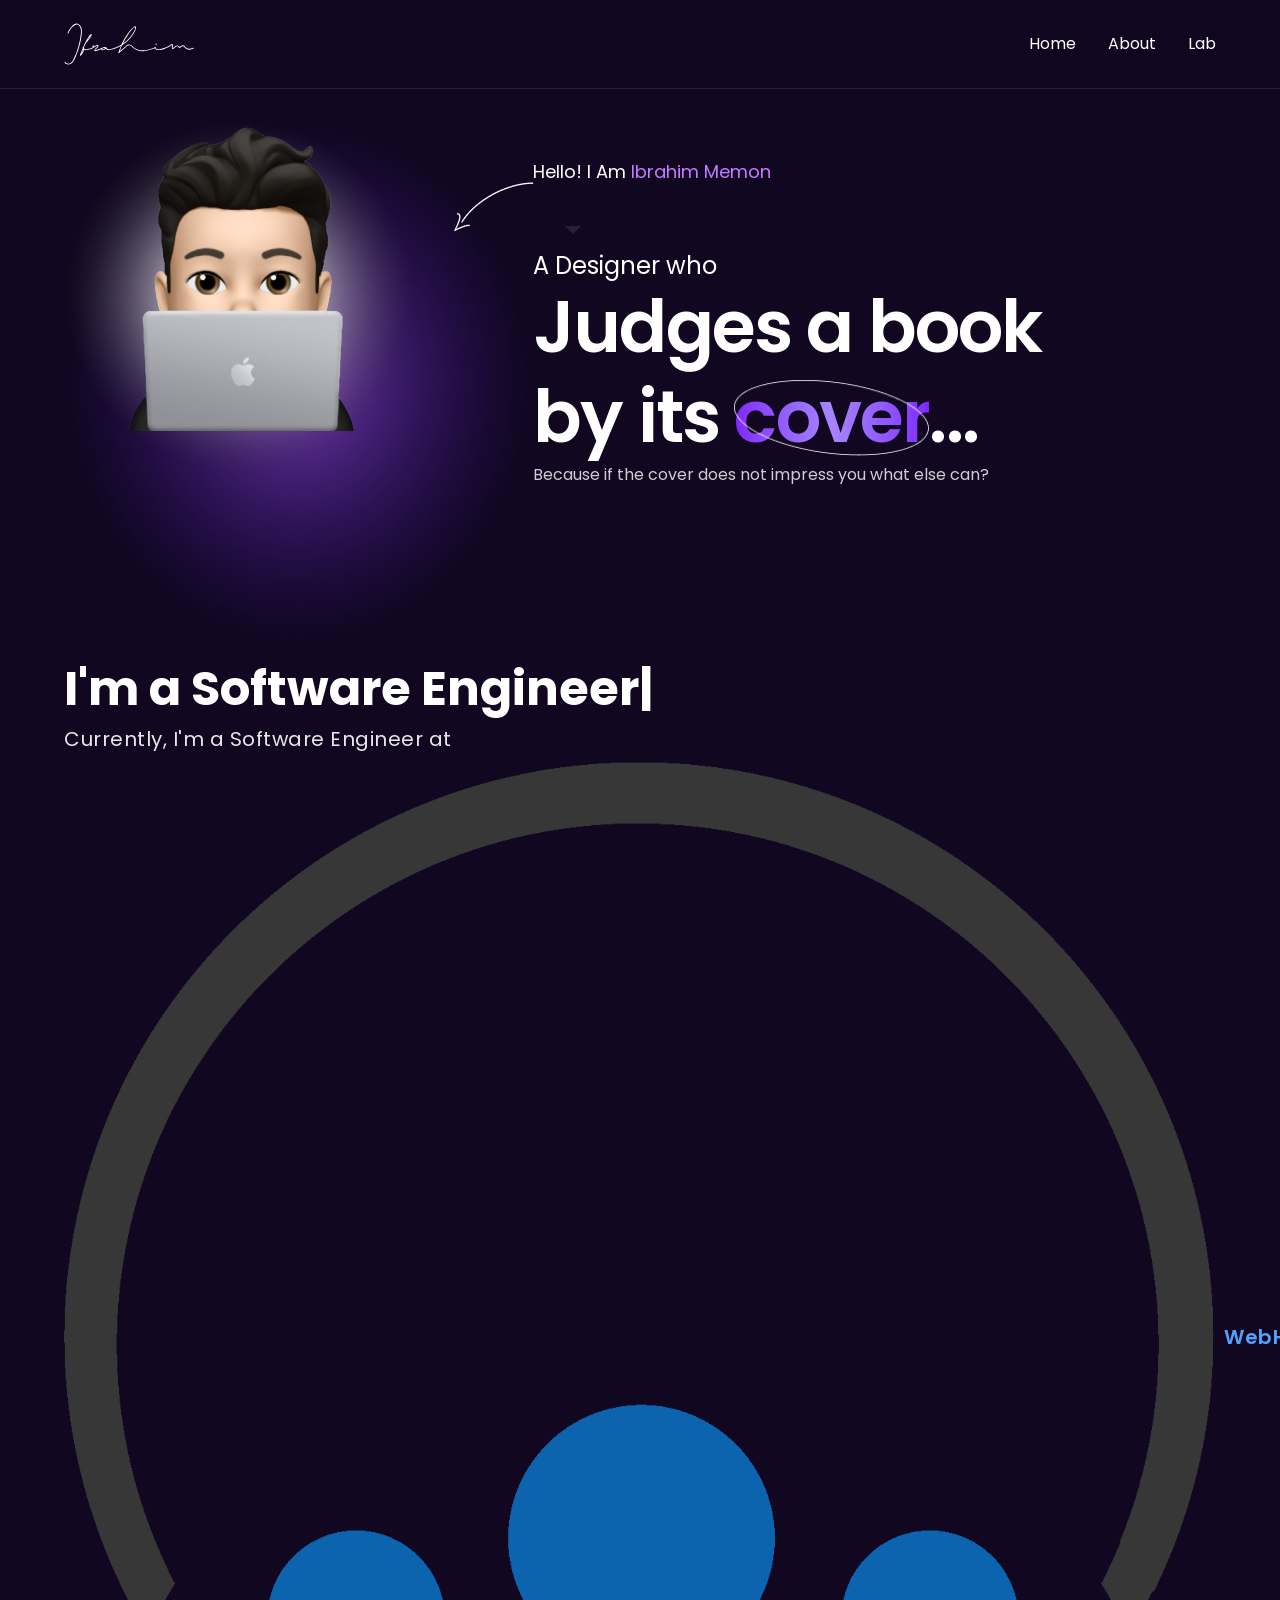
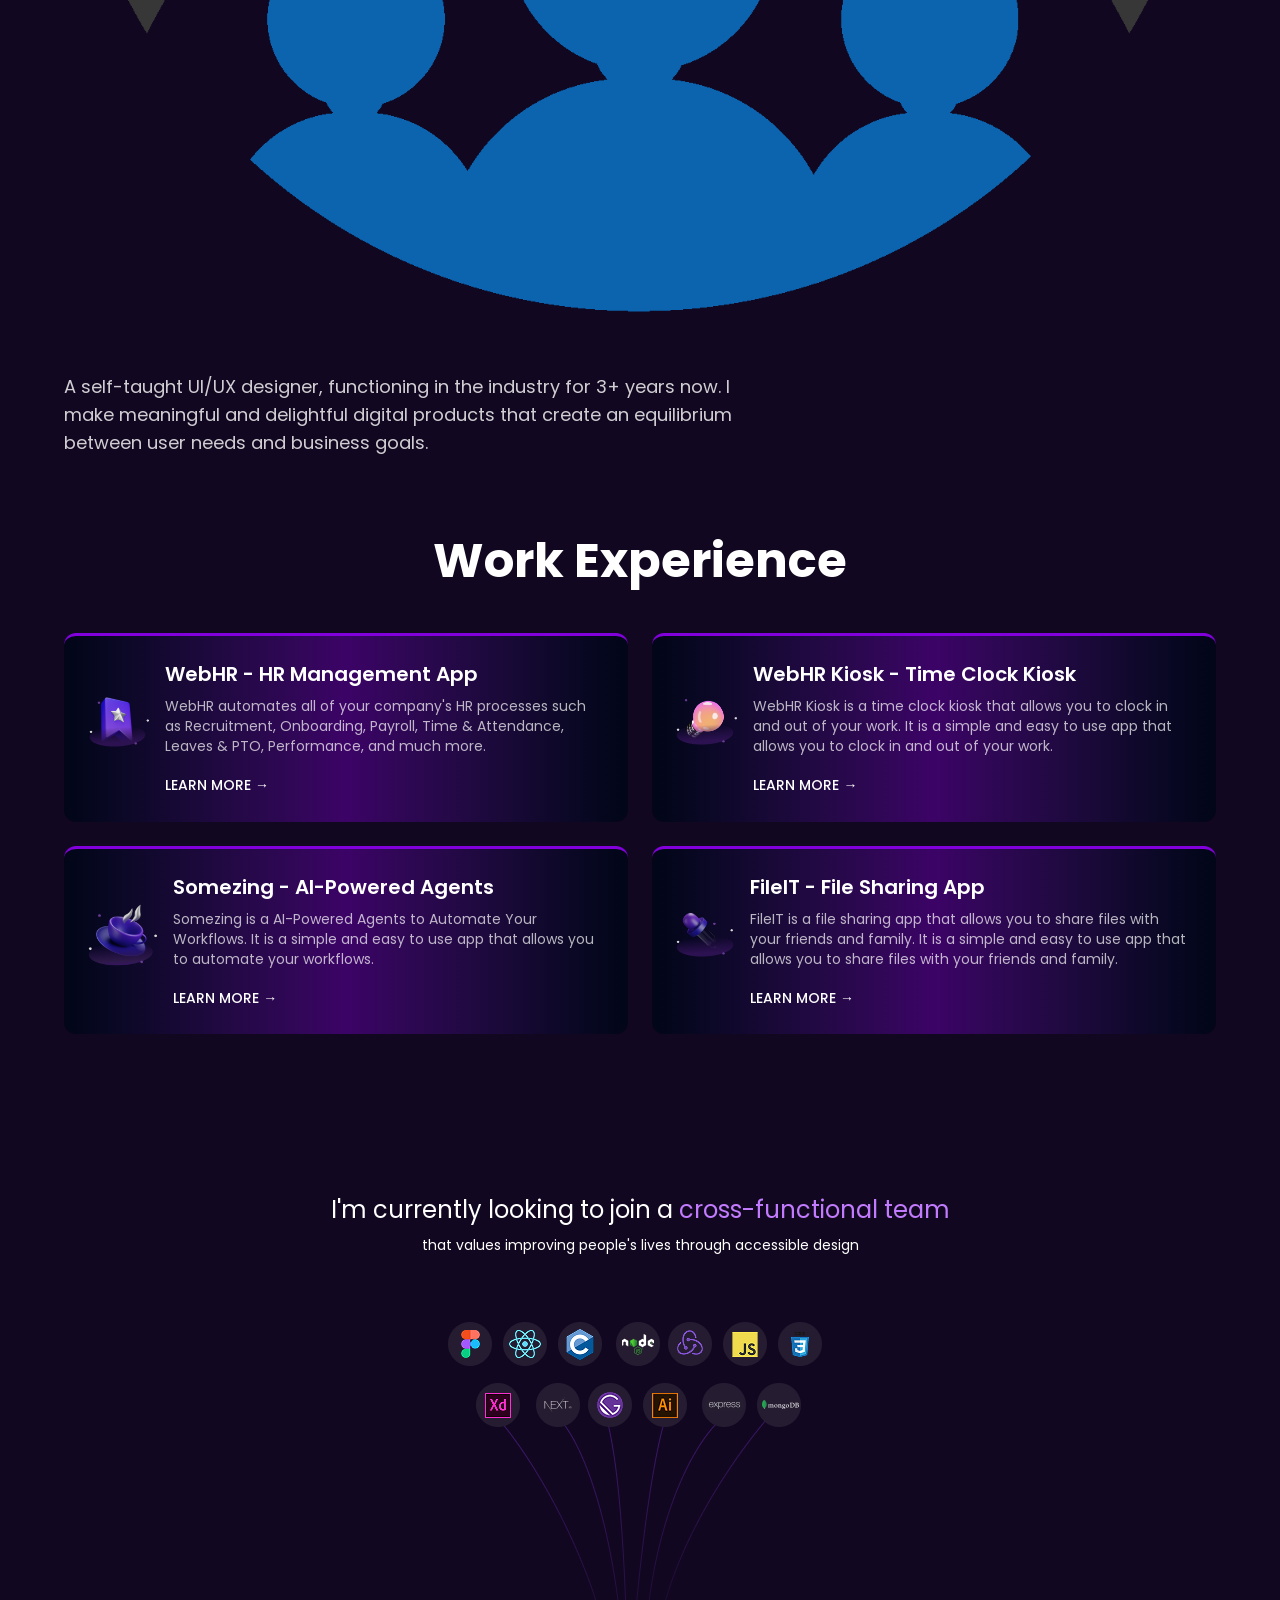
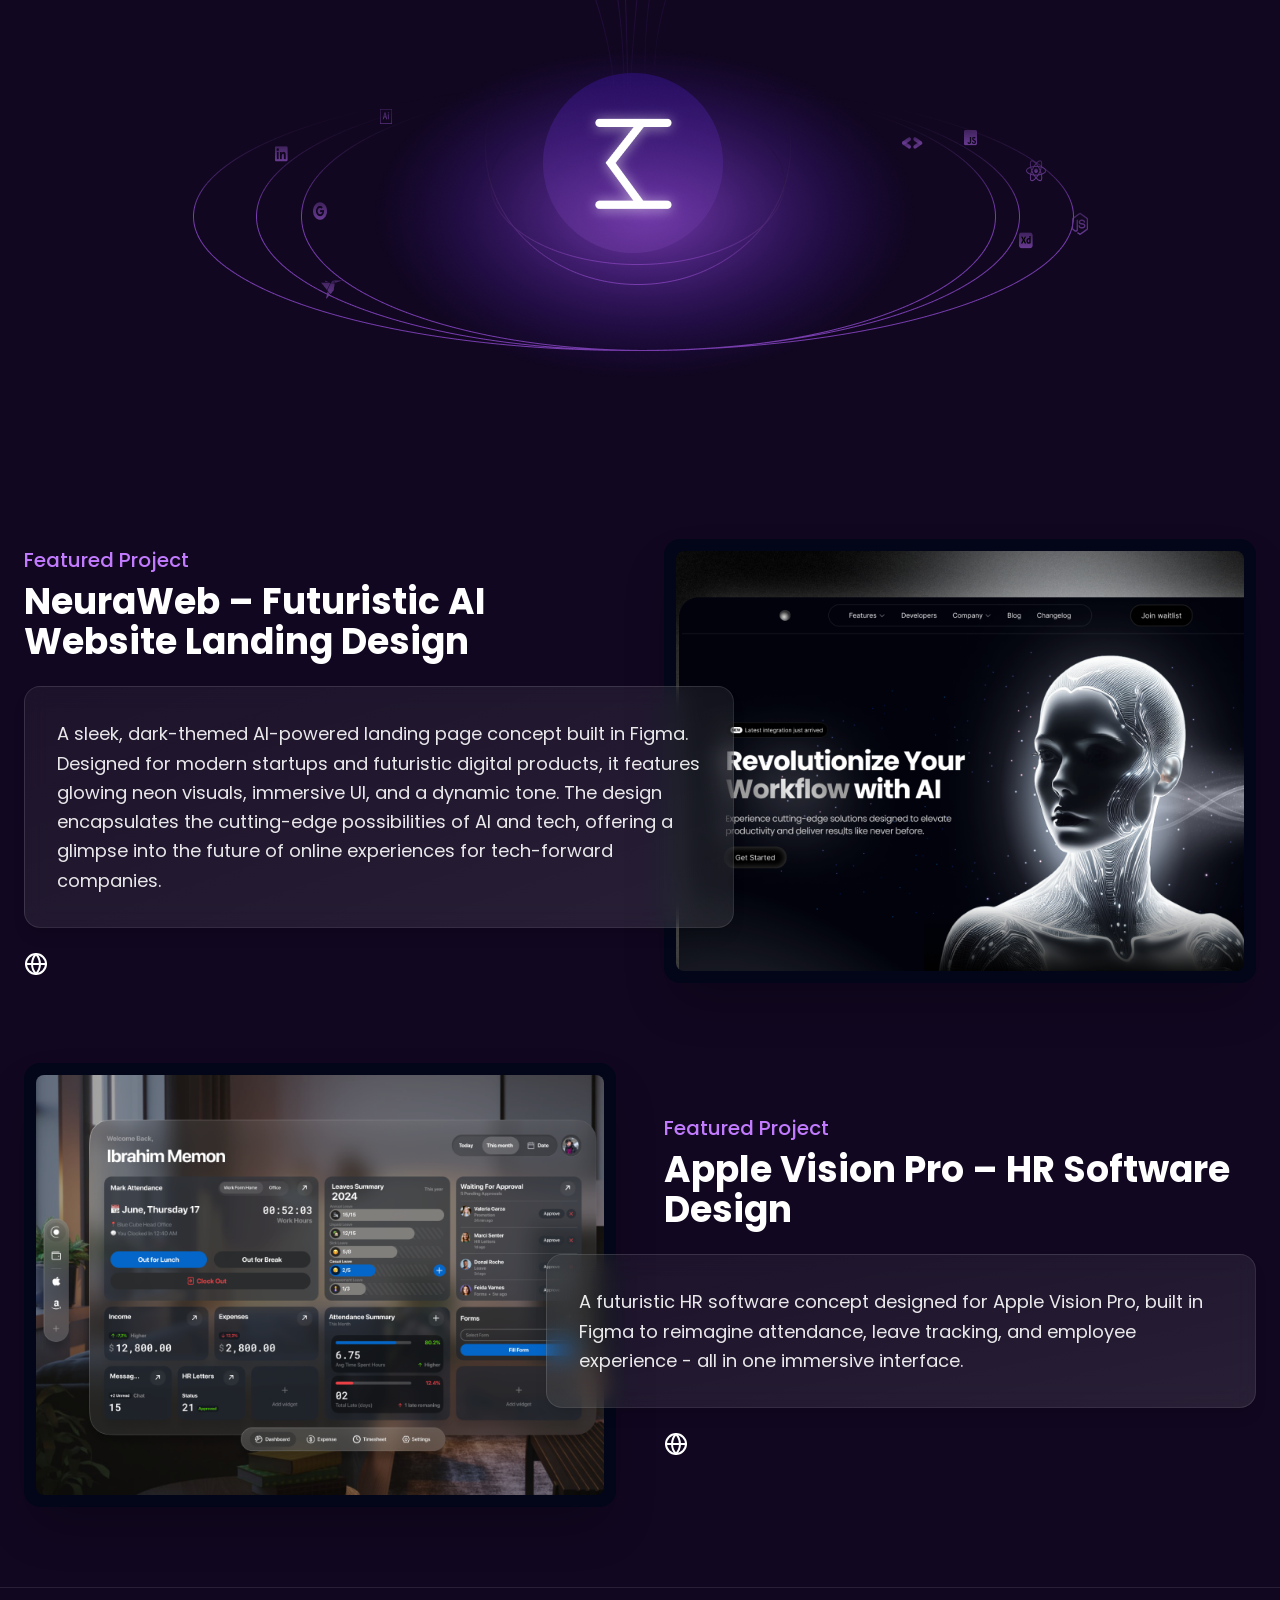
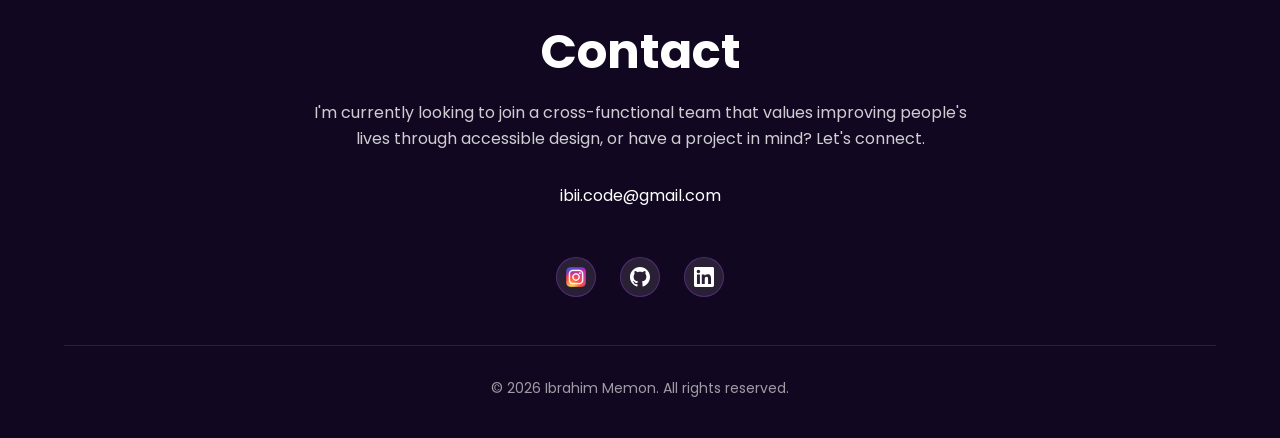
==== index.html @ 72e064f0 "Updates" ====
<!DOCTYPE html><!--jn7OPHKamplv8PWpXQGKg--><html lang="en"><head><meta charSet="utf-8"/><meta name="viewport" content="width=device-width, initial-scale=1, maximum-scale=5"/><link rel="preload" href="/_next/static/media/47fe1b7cd6e6ed85-s.p.855a563b.woff2" as="font" crossorigin="" type="font/woff2"/><link rel="preload" href="/_next/static/media/4b766aa38fdaaae3-s.p.6d98c708.woff2" as="font" crossorigin="" type="font/woff2"/><link rel="preload" href="/_next/static/media/829ba4228c966254-s.p.a61bc753.woff2" as="font" crossorigin="" type="font/woff2"/><link rel="preload" href="/_next/static/media/8e6fa89aa22d24ec-s.p.3aec397d.woff2" as="font" crossorigin="" type="font/woff2"/><link rel="preload" href="/_next/static/media/a218039a3287bcfd-s.p.4a23d71b.woff2" as="font" crossorigin="" type="font/woff2"/><link rel="preload" href="/_next/static/media/c875c6f5d3e977ac-s.p.80fc2c9e.woff2" as="font" crossorigin="" type="font/woff2"/><link rel="preload" href="/_next/static/media/e2334d715941921e-s.p.d82a9aff.woff2" as="font" crossorigin="" type="font/woff2"/><link rel="preload" as="image" href="/assets/me.png"/><link rel="preload" as="image" href="/assets/me-glow.png"/><link rel="stylesheet" href="/_next/static/chunks/0966dc07b2594548.css" data-precedence="next"/><link rel="preload" as="script" fetchPriority="low" href="/_next/static/chunks/7a4893ff6fc87fd0.js"/><script src="/_next/static/chunks/14b2dbf0d3141f0c.js" async=""></script><script src="/_next/static/chunks/45c5e593fa6d5a9a.js" async=""></script><script src="/_next/static/chunks/4b5115f20494c15c.js" async=""></script><script src="/_next/static/chunks/3a24e9426385d95f.js" async=""></script><script src="/_next/static/chunks/turbopack-50fcaa60db8455a2.js" async=""></script><script src="/_next/static/chunks/265f19c04ab5fff0.js" async=""></script><script src="/_next/static/chunks/7ead58b1050b8553.js" async=""></script><script src="/_next/static/chunks/351b5a215bed8259.js" async=""></script><script src="/_next/static/chunks/70b99239fd49c90c.js" async=""></script><link rel="canonical" href="https://ibiimemon.com"/><meta name="next-size-adjust" content=""/><title>Ibrahim Memon - Software Engineer &amp; UI/UX Designer</title><meta name="description" content="A self-taught UI/UX designer and Software Engineer at WebHR. Creating meaningful and delightful digital products that balance user needs and business goals. 3+ years of industry experience."/><meta name="author" content="Ibrahim Memon"/><meta name="keywords" content="Ibrahim Memon,Software Engineer,UI/UX Designer,Frontend Developer,React Developer,Next.js Developer,Web Designer,WebHR Engineer,Portfolio"/><meta name="creator" content="Ibrahim Memon"/><meta name="publisher" content="Ibrahim Memon"/><meta name="robots" content="index, follow"/><meta name="googlebot" content="index, follow, max-video-preview:-1, max-image-preview:large, max-snippet:-1"/><meta property="og:title" content="Ibrahim Memon - Software Engineer &amp; UI/UX Designer"/><meta property="og:description" content="A self-taught UI/UX designer and Software Engineer at WebHR. Creating meaningful and delightful digital products."/><meta property="og:url" content="https://ibiimemon.com/"/><meta property="og:site_name" content="Ibrahim Memon Portfolio"/><meta property="og:locale" content="en_US"/><meta property="og:type" content="website"/><meta name="twitter:card" content="summary_large_image"/><meta name="twitter:title" content="Ibrahim Memon - Software Engineer &amp; UI/UX Designer"/><meta name="twitter:description" content="A self-taught UI/UX designer and Software Engineer at WebHR."/><link rel="icon" href="/favicon.ico?favicon.e30d4670.ico" sizes="256x256" type="image/x-icon"/><script src="/_next/static/chunks/a6dad97d9634a72d.js" noModule=""></script></head><body class="poppins_85c0d870-module__Ibmuia__variable font-sans antialiased"><div hidden=""><!--$--><!--/$--></div><main class="min-h-screen bg-[#110720] text-white"><header class="fixed top-0 left-0 right-0 z-50 bg-[#110720]/80 backdrop-blur-sm border-b border-white/10"><nav class="px-6 py-4"><div class="container mx-auto max-w-6xl flex items-center justify-between h-full"><a class="text-2xl font-bold text-white hover:text-purple-400 transition-colors" href="/"><img alt="Logo" loading="lazy" width="100" height="100" decoding="async" data-nimg="1" style="color:transparent;width:auto;height:auto" src="/logo/logo.svg"/></a><ul class="flex items-center gap-8 list-none m-0 p-0"><li class="m-0 p-0"><a class="text-white hover:text-purple-400 transition-colors text-base font-normal" href="#home">Home</a></li><li class="m-0 p-0"><a class="text-white hover:text-purple-400 transition-colors text-base font-normal" href="#about">About</a></li><li class="m-0 p-0"><a class="text-white hover:text-purple-400 transition-colors text-base font-normal" href="#lab">Lab</a></li></ul></div></nav></header><section id="home" class="min-h-screen flex items-center justify-center pt-20 px-6"><div class="container mx-auto max-w-6xl"><div class="flex flex-col lg:flex-row items-center "><div class="flex justify-center lg:justify-end relative w-full lg:w-auto"><div class="relative top-10"><div class="lg:hidden  -top-150 z-10"><div class="relative inline-block "><img alt="Arrow pointer" loading="lazy" width="80" height="80" decoding="async" data-nimg="1" class="absolute top-5 rotate-z-280" style="color:transparent;width:auto;height:auto" src="/assets/arrow.png"/><div class="relative"><p class="text-white text-lg whitespace-nowrap">Hello! I Am<!-- --> <span class="text-purple-400">Ibrahim Memon</span></p></div><div class="absolute -bottom-2 left-1/2 transform -translate-x-1/2 w-0 h-0 border-l-8 border-l-transparent border-r-8 border-r-transparent border-t-8 border-t-white/10"></div></div></div><img alt="Ibrahim Memon - Software Engineer and Designer" width="300" height="300" decoding="async" data-nimg="1" class=" max-w-md absolute" style="color:transparent;width:auto;height:auto" src="/assets/me.png"/><img alt="Ibrahim Memon - Software Engineer and Designer" width="300" height="300" decoding="async" data-nimg="1" class="max-w-md " style="color:transparent;width:auto;height:auto" src="/assets/me-glow.png"/></div></div><div class="flex-1 space-y-6 text-center lg:text-left"><div class="hidden lg:inline-block relative"><img alt="Arrow pointer" loading="lazy" width="100" height="100" decoding="async" data-nimg="1" class="absolute " style="color:transparent;left:-100px;top:-50px;width:auto;height:auto" src="/assets/arrow.png"/><div style="bottom:40px;position:relative"><p class="text-white text-lg">Hello! I Am<!-- --> <span class="text-purple-400">Ibrahim Memon</span></p></div><div class="absolute -bottom-2 left-8 w-0 h-0 border-l-8 border-l-transparent border-r-8 border-r-transparent border-t-8 border-t-white/10"></div></div><div class=""><p class="text-2xl"> A Designer who </p><h1 class="text-5xl tracking-tight lg:text-7xl font-semibold text-white leading-tight">Judges a book<br/> by its<!-- --> <span class="relative inline-block"><img alt="Circle" loading="lazy" width="200" height="200" decoding="async" data-nimg="1" class="absolute mt-2" style="color:transparent" src="/assets/circle.png"/><span class="bg-gradient-to-r from-violet-600 via-violet-400 to-violet-600 bg-clip-text text-transparent">cover</span></span>...</h1><p class="text-md text-white/80">Because if the cover does not impress you what else can?</p></div></div></div><div class="space-y-3 pt-15 text-center lg:text-left"><p class="text-5xl text-white font-bold">I&#x27;m a <span class="animate-pulse">|</span></p><p class="text-lg lg:text-xl text-white/90 tracking-wide flex flex-wrap items-center justify-center lg:justify-start gap-2"><span>Currently, I&#x27;m a Software Engineer at</span><span class="flex items-center gap-2"><img alt="WebHR" loading="lazy" width="20" height="20" decoding="async" data-nimg="1" class="w-5 h-5" style="color:transparent;width:auto;height:auto" src="/assets/webhr.webp"/><span class="text-blue-400 font-semibold">WebHR,</span></span></p><p class="text-lg text-white/80 max-w-2xl mt-15 mx-auto lg:mx-0">A self-taught UI/UX designer, functioning in the industry for 3+ years now. I make meaningful and delightful digital products that create an equilibrium between user needs and business goals.</p></div></div></section><section id="experience" class="py-20 px-6"><div class="container mx-auto max-w-6xl"><h2 class="text-4xl lg:text-5xl font-bold text-white mb-12 text-center">Work Experience</h2><div class="grid grid-cols-1 md:grid-cols-2 gap-6"><div class="bg-gradient-to-r from-slate-950 via-purple-950 to-slate-950  backdrop-blur-sm rounded-xl p-6 border-t-3 border-purple-700 hover:shadow-2xl hover:shadow-purple-900 flex items-center gap-4"><div class="mb-4 "><img alt="WebHR - HR Management App" loading="lazy" width="160" height="160" decoding="async" data-nimg="1" class="object-contain" style="color:transparent" src="/cards/card-1.png"/></div><div><h3 class="text-xl font-semibold text-white mb-2">WebHR - HR Management App</h3><p class="text-white/70 text-sm mb-4">WebHR automates all of your company&#x27;s HR processes such as Recruitment, Onboarding, Payroll, Time &amp; Attendance, Leaves &amp; PTO, Performance, and much more.</p><a target="_blank" rel="noopener noreferrer" class="text-purple-400 hover:text-purple-300 font-medium text-sm transition-colors inline-block" href="https://ibiimemon.com/lab">LEARN MORE →</a></div></div><div class="bg-gradient-to-r from-slate-950 via-purple-950 to-slate-950  backdrop-blur-sm rounded-xl p-6 border-t-3 border-purple-700 hover:shadow-2xl hover:shadow-purple-900 flex items-center gap-4"><div class="mb-4 "><img alt="WebHR Kiosk - Time Clock Kiosk" loading="lazy" width="160" height="160" decoding="async" data-nimg="1" class="object-contain" style="color:transparent" src="/cards/card-2.png"/></div><div><h3 class="text-xl font-semibold text-white mb-2">WebHR Kiosk - Time Clock Kiosk</h3><p class="text-white/70 text-sm mb-4">WebHR Kiosk is a time clock kiosk that allows you to clock in and out of your work. It is a simple and easy to use app that allows you to clock in and out of your work.</p><a target="_blank" rel="noopener noreferrer" class="text-purple-400 hover:text-purple-300 font-medium text-sm transition-colors inline-block" href="https://ibiimemon.com/lab">LEARN MORE →</a></div></div><div class="bg-gradient-to-r from-slate-950 via-purple-950 to-slate-950  backdrop-blur-sm rounded-xl p-6 border-t-3 border-purple-700 hover:shadow-2xl hover:shadow-purple-900 flex items-center gap-4"><div class="mb-4 "><img alt="Somezing - AI-Powered Agents" loading="lazy" width="160" height="160" decoding="async" data-nimg="1" class="object-contain" style="color:transparent" src="/cards/card-3.png"/></div><div><h3 class="text-xl font-semibold text-white mb-2">Somezing - AI-Powered Agents</h3><p class="text-white/70 text-sm mb-4">Somezing is a AI-Powered Agents to Automate Your Workflows. It is a simple and easy to use app that allows you to automate your workflows.</p><a target="_blank" rel="noopener noreferrer" class="text-purple-400 hover:text-purple-300 font-medium text-sm transition-colors inline-block" href="https://ibiimemon.com/lab">LEARN MORE →</a></div></div><div class="bg-gradient-to-r from-slate-950 via-purple-950 to-slate-950  backdrop-blur-sm rounded-xl p-6 border-t-3 border-purple-700 hover:shadow-2xl hover:shadow-purple-900 flex items-center gap-4"><div class="mb-4 "><img alt="FileIT - File Sharing App" loading="lazy" width="160" height="160" decoding="async" data-nimg="1" class="object-contain" style="color:transparent" src="/cards/card-4.png"/></div><div><h3 class="text-xl font-semibold text-white mb-2">FileIT - File Sharing App</h3><p class="text-white/70 text-sm mb-4">FileIT is a file sharing app that allows you to share files with your friends and family. It is a simple and easy to use app that allows you to share files with your friends and family.</p><a target="_blank" rel="noopener noreferrer" class="text-purple-400 hover:text-purple-300 font-medium text-sm transition-colors inline-block" href="https://ibiimemon.com/lab">LEARN MORE →</a></div></div></div></div></section><section id="about" class="py-20 px-6"><div class="container mx-auto max-w-6xl"><div class="text-center mb-16"><p class="text-2xl max-w-6xl mx-auto">I&#x27;m currently looking to join a <span class="text-purple-400">cross-functional team</span><br/> <span class="text-sm">that values improving people&#x27;s lives through accessible design</span></p></div><img alt="Skills" loading="lazy" width="800" height="800" decoding="async" data-nimg="1" class="object-cover mx-auto" style="color:transparent;width:auto;height:auto" src="/assets/illustration.png"/></div></section><section id="lab" class="py-20 px-6"><div class="container mx-auto max-w-7xl"><div class="mb-20 last:mb-0"><div class="relative grid grid-cols-1 lg:grid-cols-2 gap-8 lg:gap-12 items-center "><div class=""><p class="text-purple-400 text-lg lg:text-xl mb-2 font-medium">Featured Project</p><h3 class="text-3xl lg:text-4xl font-bold text-white mb-6">NeuraWeb – Futuristic AI Website Landing Design</h3><div class="relative z-10 mb-6"><div class="bg-gradient-to-br from-white/5 to-white/10 backdrop-blur-md rounded-2xl p-6 lg:p-8 border border-white/10 shadow-lg lg:w-[calc(100%+20%)]"><p class="text-white/90 text-base lg:text-lg leading-relaxed">A sleek, dark-themed AI-powered landing page concept built in Figma. Designed for modern startups and futuristic digital products, it features glowing neon visuals, immersive UI, and a dynamic tone. The design encapsulates the cutting-edge possibilities of AI and tech, offering a glimpse into the future of online experiences for tech-forward companies.</p></div></div><div class="flex gap-4"><a href="https://www.figma.com/community/file/1441377868897233703/ai-website-landing-design" target="_blank" rel="noopener noreferrer" class="text-white hover:text-purple-400 transition-colors duration-200" aria-label="Visit project website"><svg xmlns="http://www.w3.org/2000/svg" viewBox="0 0 24 24" fill="none" stroke="currentColor" stroke-width="2" stroke-linecap="round" stroke-linejoin="round" class="w-6 h-6"><circle cx="12" cy="12" r="10"></circle><line x1="2" y1="12" x2="22" y2="12"></line><path d="M12 2a15.3 15.3 0 0 1 4 10 15.3 15.3 0 0 1-4 10 15.3 15.3 0 0 1-4-10 15.3 15.3 0 0 1 4-10z"></path></svg></a></div></div><div class=""><div class="relative w-full aspect-[4/3] rounded-2xl overflow-hidden bg-slate-950 p-2 lg:p-3 shadow-2xl"><div class="relative w-full h-full rounded-lg overflow-hidden"><img alt="NeuraWeb – Futuristic AI Website Landing Design" loading="lazy" decoding="async" data-nimg="fill" class="object-cover" style="position:absolute;height:100%;width:100%;left:0;top:0;right:0;bottom:0;color:transparent" src="/projects/project-1.png"/></div></div></div></div></div><div class="mb-20 last:mb-0"><div class="relative grid grid-cols-1 lg:grid-cols-2 gap-8 lg:gap-12 items-center lg:grid-flow-dense"><div class="lg:col-start-2"><p class="text-purple-400 text-lg lg:text-xl mb-2 font-medium">Featured Project</p><h3 class="text-3xl lg:text-4xl font-bold text-white mb-6">Apple Vision Pro – HR Software Design</h3><div class="relative z-10 mb-6"><div class="bg-gradient-to-br from-white/5 to-white/10 backdrop-blur-md rounded-2xl p-6 lg:p-8 border border-white/10 shadow-lg lg:ml-[-20%]"><p class="text-white/90 text-base lg:text-lg leading-relaxed">A futuristic HR software concept designed for Apple Vision Pro, built in Figma to reimagine attendance, leave tracking, and employee experience - all in one immersive interface.</p></div></div><div class="flex gap-4"><a href="https://www.figma.com/community/file/1371824014208363481/apple-vision-pro-hr-software-design" target="_blank" rel="noopener noreferrer" class="text-white hover:text-purple-400 transition-colors duration-200" aria-label="Visit project website"><svg xmlns="http://www.w3.org/2000/svg" viewBox="0 0 24 24" fill="none" stroke="currentColor" stroke-width="2" stroke-linecap="round" stroke-linejoin="round" class="w-6 h-6"><circle cx="12" cy="12" r="10"></circle><line x1="2" y1="12" x2="22" y2="12"></line><path d="M12 2a15.3 15.3 0 0 1 4 10 15.3 15.3 0 0 1-4 10 15.3 15.3 0 0 1-4-10 15.3 15.3 0 0 1 4-10z"></path></svg></a></div></div><div class="lg:col-start-1 lg:row-start-1"><div class="relative w-full aspect-[4/3] rounded-2xl overflow-hidden bg-slate-950 p-2 lg:p-3 shadow-2xl"><div class="relative w-full h-full rounded-lg overflow-hidden"><img alt="Apple Vision Pro – HR Software Design" loading="lazy" decoding="async" data-nimg="fill" class="object-cover" style="position:absolute;height:100%;width:100%;left:0;top:0;right:0;bottom:0;color:transparent" src="/projects/project-2.png"/></div></div></div></div></div></div></section><footer id="contact" class="py-10  px-6 border-t border-white/10"><div class="container mx-auto max-w-6xl"><div class="text-center mb-12"><h2 class="text-4xl lg:text-5xl font-bold text-white mb-6">Contact</h2><p class="text-md text-white/80 max-w-2xl mx-auto mb-8">I&#x27;m currently looking to join a cross-functional team that values improving people&#x27;s lives through accessible design, or have a project in mind? Let&#x27;s connect.</p><a href="mailto:ibii.code@gmail.com" class="text-md text-purple-400 hover:text-purple-300 transition-colors">ibii.code@gmail.com</a></div><div class="flex justify-center gap-6 mt-12"><a target="_blank" rel="noopener noreferrer" class="w-10 h-10 flex items-center justify-center rounded-full bg-white/10 hover:bg-white/20 border border-purple-500/30 hover:border-purple-500/50 transition-all" aria-label="Instagram" href="https://www.instagram.com/ibii.memon/"><img alt="Instagram" loading="lazy" width="20" height="20" decoding="async" data-nimg="1" class="w-5 h-5" style="color:transparent" src="/assets/insta.webp"/></a><a target="_blank" rel="noopener noreferrer" class="w-10 h-10 flex items-center justify-center rounded-full bg-white/10 hover:bg-white/20 border border-purple-500/30 hover:border-purple-500/50 transition-all" aria-label="GitHub" href="https://github.com/ibrahimmemonn"><svg class="w-5 h-5 text-white" fill="currentColor" viewBox="0 0 24 24"><path d="M12 0c-6.626 0-12 5.373-12 12 0 5.302 3.438 9.8 8.207 11.387.599.111.793-.261.793-.577v-2.234c-3.338.726-4.033-1.416-4.033-1.416-.546-1.387-1.333-1.756-1.333-1.756-1.089-.745.083-.729.083-.729 1.205.084 1.839 1.237 1.839 1.237 1.07 1.834 2.807 1.304 3.492.997.107-.775.418-1.305.762-1.604-2.665-.305-5.467-1.334-5.467-5.931 0-1.311.469-2.381 1.236-3.221-.124-.303-.535-1.524.117-3.176 0 0 1.008-.322 3.301 1.23.957-.266 1.983-.399 3.003-.404 1.02.005 2.047.138 3.006.404 2.291-1.552 3.297-1.23 3.297-1.23.653 1.653.242 2.874.118 3.176.77.84 1.235 1.911 1.235 3.221 0 4.609-2.807 5.624-5.479 5.921.43.372.823 1.102.823 2.222v3.293c0 .319.192.694.801.576 4.765-1.589 8.199-6.086 8.199-11.386 0-6.627-5.373-12-12-12z"></path></svg></a><a target="_blank" rel="noopener noreferrer" class="w-10 h-10 flex items-center justify-center rounded-full bg-white/10 hover:bg-white/20 border border-purple-500/30 hover:border-purple-500/50 transition-all" aria-label="LinkedIn" href="https://www.linkedin.com/in/ibrahimmemonn/"><svg class="w-5 h-5 text-white" fill="currentColor" viewBox="0 0 24 24"><path d="M20.447 20.452h-3.554v-5.569c0-1.328-.027-3.037-1.852-3.037-1.853 0-2.136 1.445-2.136 2.939v5.667H9.351V9h3.414v1.561h.046c.477-.9 1.637-1.85 3.37-1.85 3.601 0 4.267 2.37 4.267 5.455v6.286zM5.337 7.433c-1.144 0-2.063-.926-2.063-2.065 0-1.138.92-2.063 2.063-2.063 1.14 0 2.064.925 2.064 2.063 0 1.139-.925 2.065-2.064 2.065zm1.782 13.019H3.555V9h3.564v11.452zM22.225 0H1.771C.792 0 0 .774 0 1.729v20.542C0 23.227.792 24 1.771 24h20.451C23.2 24 24 23.227 24 22.271V1.729C24 .774 23.2 0 22.222 0h.003z"></path></svg></a></div><div class="text-center mt-12 pt-8 border-t border-white/10"><p class="text-white/60 text-sm">© <!-- -->2026<!-- --> Ibrahim Memon. All rights reserved.</p></div></div></footer></main><!--$--><!--/$--><!--$!--><template data-dgst="BAILOUT_TO_CLIENT_SIDE_RENDERING"></template><!--/$--><script src="/_next/static/chunks/7a4893ff6fc87fd0.js" id="_R_" async=""></script><script>(self.__next_f=self.__next_f||[]).push([0])</script><script>self.__next_f.push([1,"1:\"$Sreact.fragment\"\n2:I[26994,[\"/_next/static/chunks/265f19c04ab5fff0.js\",\"/_next/static/chunks/7ead58b1050b8553.js\"],\"default\"]\n3:I[38816,[\"/_next/static/chunks/265f19c04ab5fff0.js\",\"/_next/static/chunks/7ead58b1050b8553.js\"],\"default\"]\n4:I[24985,[\"/_next/static/chunks/351b5a215bed8259.js\"],\"Analytics\"]\n5:I[54856,[\"/_next/static/chunks/351b5a215bed8259.js\",\"/_next/static/chunks/265f19c04ab5fff0.js\",\"/_next/static/chunks/70b99239fd49c90c.js\"],\"\"]\n6:I[89877,[\"/_next/static/chunks/351b5a215bed8259.js\",\"/_next/static/chunks/265f19c04ab5fff0.js\",\"/_next/static/chunks/70b99239fd49c90c.js\"],\"Image\"]\n7:I[94362,[\"/_next/static/chunks/351b5a215bed8259.js\",\"/_next/static/chunks/265f19c04ab5fff0.js\",\"/_next/static/chunks/70b99239fd49c90c.js\"],\"default\"]\n13:I[70540,[],\"default\"]\n:HL[\"/_next/static/chunks/0966dc07b2594548.css\",\"style\"]\n:HL[\"/_next/static/media/47fe1b7cd6e6ed85-s.p.855a563b.woff2\",\"font\",{\"crossOrigin\":\"\",\"type\":\"font/woff2\"}]\n:HL[\"/_next/static/media/4b766aa38fdaaae3-s.p.6d98c708.woff2\",\"font\",{\"crossOrigin\":\"\",\"type\":\"font/woff2\"}]\n:HL[\"/_next/static/media/829ba4228c966254-s.p.a61bc753.woff2\",\"font\",{\"crossOrigin\":\"\",\"type\":\"font/woff2\"}]\n:HL[\"/_next/static/media/8e6fa89aa22d24ec-s.p.3aec397d.woff2\",\"font\",{\"crossOrigin\":\"\",\"type\":\"font/woff2\"}]\n:HL[\"/_next/static/media/a218039a3287bcfd-s.p.4a23d71b.woff2\",\"font\",{\"crossOrigin\":\"\",\"type\":\"font/woff2\"}]\n:HL[\"/_next/static/media/c875c6f5d3e977ac-s.p.80fc2c9e.woff2\",\"font\",{\"crossOrigin\":\"\",\"type\":\"font/woff2\"}]\n:HL[\"/_next/static/media/e2334d715941921e-s.p.d82a9aff.woff2\",\"font\",{\"crossOrigin\":\"\",\"type\":\"font/woff2\"}]\n"])</script><script>self.__next_f.push([1,"0:{\"P\":null,\"b\":\"jn7OPHKamplv8PWpXQGKg\",\"c\":[\"\",\"\"],\"q\":\"\",\"i\":false,\"f\":[[[\"\",{\"children\":[\"__PAGE__\",{}]},\"$undefined\",\"$undefined\",true],[[\"$\",\"$1\",\"c\",{\"children\":[[[\"$\",\"link\",\"0\",{\"rel\":\"stylesheet\",\"href\":\"/_next/static/chunks/0966dc07b2594548.css\",\"precedence\":\"next\",\"crossOrigin\":\"$undefined\",\"nonce\":\"$undefined\"}],[\"$\",\"script\",\"script-0\",{\"src\":\"/_next/static/chunks/351b5a215bed8259.js\",\"async\":true,\"nonce\":\"$undefined\"}]],[\"$\",\"html\",null,{\"lang\":\"en\",\"children\":[[\"$\",\"head\",null,{\"children\":[\"$\",\"link\",null,{\"rel\":\"canonical\",\"href\":\"https://ibiimemon.com\"}]}],[\"$\",\"body\",null,{\"className\":\"poppins_85c0d870-module__Ibmuia__variable font-sans antialiased\",\"children\":[[\"$\",\"$L2\",null,{\"parallelRouterKey\":\"children\",\"error\":\"$undefined\",\"errorStyles\":\"$undefined\",\"errorScripts\":\"$undefined\",\"template\":[\"$\",\"$L3\",null,{}],\"templateStyles\":\"$undefined\",\"templateScripts\":\"$undefined\",\"notFound\":[[[\"$\",\"title\",null,{\"children\":\"404: This page could not be found.\"}],[\"$\",\"div\",null,{\"style\":{\"fontFamily\":\"system-ui,\\\"Segoe UI\\\",Roboto,Helvetica,Arial,sans-serif,\\\"Apple Color Emoji\\\",\\\"Segoe UI Emoji\\\"\",\"height\":\"100vh\",\"textAlign\":\"center\",\"display\":\"flex\",\"flexDirection\":\"column\",\"alignItems\":\"center\",\"justifyContent\":\"center\"},\"children\":[\"$\",\"div\",null,{\"children\":[[\"$\",\"style\",null,{\"dangerouslySetInnerHTML\":{\"__html\":\"body{color:#000;background:#fff;margin:0}.next-error-h1{border-right:1px solid rgba(0,0,0,.3)}@media (prefers-color-scheme:dark){body{color:#fff;background:#000}.next-error-h1{border-right:1px solid rgba(255,255,255,.3)}}\"}}],[\"$\",\"h1\",null,{\"className\":\"next-error-h1\",\"style\":{\"display\":\"inline-block\",\"margin\":\"0 20px 0 0\",\"padding\":\"0 23px 0 0\",\"fontSize\":24,\"fontWeight\":500,\"verticalAlign\":\"top\",\"lineHeight\":\"49px\"},\"children\":404}],[\"$\",\"div\",null,{\"style\":{\"display\":\"inline-block\"},\"children\":[\"$\",\"h2\",null,{\"style\":{\"fontSize\":14,\"fontWeight\":400,\"lineHeight\":\"49px\",\"margin\":0},\"children\":\"This page could not be found.\"}]}]]}]}]],[]],\"forbidden\":\"$undefined\",\"unauthorized\":\"$undefined\"}],[\"$\",\"$L4\",null,{}]]}]]}]]}],{\"children\":[[\"$\",\"$1\",\"c\",{\"children\":[[\"$\",\"main\",null,{\"className\":\"min-h-screen bg-[#110720] text-white\",\"children\":[[\"$\",\"header\",null,{\"className\":\"fixed top-0 left-0 right-0 z-50 bg-[#110720]/80 backdrop-blur-sm border-b border-white/10\",\"children\":[\"$\",\"nav\",null,{\"className\":\"px-6 py-4\",\"children\":[\"$\",\"div\",null,{\"className\":\"container mx-auto max-w-6xl flex items-center justify-between h-full\",\"children\":[[\"$\",\"$L5\",null,{\"href\":\"/\",\"className\":\"text-2xl font-bold text-white hover:text-purple-400 transition-colors\",\"children\":[\"$\",\"$L6\",null,{\"src\":\"/logo/logo.svg\",\"alt\":\"Logo\",\"width\":100,\"height\":100,\"style\":{\"width\":\"auto\",\"height\":\"auto\"}}]}],[\"$\",\"ul\",null,{\"className\":\"flex items-center gap-8 list-none m-0 p-0\",\"children\":[[\"$\",\"li\",null,{\"className\":\"m-0 p-0\",\"children\":[\"$\",\"$L5\",null,{\"href\":\"#home\",\"className\":\"text-white hover:text-purple-400 transition-colors text-base font-normal\",\"children\":\"Home\"}]}],[\"$\",\"li\",null,{\"className\":\"m-0 p-0\",\"children\":[\"$\",\"$L5\",null,{\"href\":\"#about\",\"className\":\"text-white hover:text-purple-400 transition-colors text-base font-normal\",\"children\":\"About\"}]}],[\"$\",\"li\",null,{\"className\":\"m-0 p-0\",\"children\":[\"$\",\"$L5\",null,{\"href\":\"#lab\",\"className\":\"text-white hover:text-purple-400 transition-colors text-base font-normal\",\"children\":\"Lab\"}]}]]}]]}]}]}],[\"$\",\"$L7\",null,{}],[\"$\",\"section\",null,{\"id\":\"experience\",\"className\":\"py-20 px-6\",\"children\":[\"$\",\"div\",null,{\"className\":\"container mx-auto max-w-6xl\",\"children\":[[\"$\",\"h2\",null,{\"className\":\"text-4xl lg:text-5xl font-bold text-white mb-12 text-center\",\"children\":\"Work Experience\"}],[\"$\",\"div\",null,{\"className\":\"grid grid-cols-1 md:grid-cols-2 gap-6\",\"children\":[[\"$\",\"div\",\"1\",{\"className\":\"bg-gradient-to-r from-slate-950 via-purple-950 to-slate-950  backdrop-blur-sm rounded-xl p-6 border-t-3 border-purple-700 hover:shadow-2xl hover:shadow-purple-900 flex items-center gap-4\",\"children\":[[\"$\",\"div\",null,{\"className\":\"mb-4 \",\"children\":[\"$\",\"$L6\",null,{\"src\":\"/cards/card-1.png\",\"alt\":\"WebHR - HR Management App\",\"width\":160,\"height\":160,\"className\":\"object-contain\"}]}],[\"$\",\"div\",null,{\"children\":[[\"$\",\"h3\",null,{\"className\":\"text-xl font-semibold text-white mb-2\",\"children\":\"WebHR - HR Management App\"}],[\"$\",\"p\",null,{\"className\":\"text-white/70 text-sm mb-4\",\"children\":\"WebHR automates all of your company's HR processes such as Recruitment, Onboarding, Payroll, Time \u0026 Attendance, Leaves \u0026 PTO, Performance, and much more.\"}],\"$L8\"]}]]}],\"$L9\",\"$La\",\"$Lb\"]}]]}]}],\"$Lc\",\"$Ld\",\"$Le\"]}],[\"$Lf\",\"$L10\"],\"$L11\"]}],{},null,false,false]},null,false,false],\"$L12\",false]],\"m\":\"$undefined\",\"G\":[\"$13\",[]],\"S\":true}\n"])</script><script>self.__next_f.push([1,"18:I[15380,[\"/_next/static/chunks/265f19c04ab5fff0.js\",\"/_next/static/chunks/7ead58b1050b8553.js\"],\"OutletBoundary\"]\n19:\"$Sreact.suspense\"\n1b:I[15380,[\"/_next/static/chunks/265f19c04ab5fff0.js\",\"/_next/static/chunks/7ead58b1050b8553.js\"],\"ViewportBoundary\"]\n1d:I[15380,[\"/_next/static/chunks/265f19c04ab5fff0.js\",\"/_next/static/chunks/7ead58b1050b8553.js\"],\"MetadataBoundary\"]\n8:[\"$\",\"$L5\",null,{\"href\":\"https://ibiimemon.com/lab\",\"target\":\"_blank\",\"rel\":\"noopener noreferrer\",\"className\":\"text-purple-400 hover:text-purple-300 font-medium text-sm transition-colors inline-block\",\"children\":\"LEARN MORE →\"}]\n9:[\"$\",\"div\",\"2\",{\"className\":\"bg-gradient-to-r from-slate-950 via-purple-950 to-slate-950  backdrop-blur-sm rounded-xl p-6 border-t-3 border-purple-700 hover:shadow-2xl hover:shadow-purple-900 flex items-center gap-4\",\"children\":[[\"$\",\"div\",null,{\"className\":\"mb-4 \",\"children\":[\"$\",\"$L6\",null,{\"src\":\"/cards/card-2.png\",\"alt\":\"WebHR Kiosk - Time Clock Kiosk\",\"width\":160,\"height\":160,\"className\":\"object-contain\"}]}],[\"$\",\"div\",null,{\"children\":[[\"$\",\"h3\",null,{\"className\":\"text-xl font-semibold text-white mb-2\",\"children\":\"WebHR Kiosk - Time Clock Kiosk\"}],[\"$\",\"p\",null,{\"className\":\"text-white/70 text-sm mb-4\",\"children\":\"WebHR Kiosk is a time clock kiosk that allows you to clock in and out of your work. It is a simple and easy to use app that allows you to clock in and out of your work.\"}],[\"$\",\"$L5\",null,{\"href\":\"https://ibiimemon.com/lab\",\"target\":\"_blank\",\"rel\":\"noopener noreferrer\",\"className\":\"text-purple-400 hover:text-purple-300 font-medium text-sm transition-colors inline-block\",\"children\":\"LEARN MORE →\"}]]}]]}]\na:[\"$\",\"div\",\"3\",{\"className\":\"bg-gradient-to-r from-slate-950 via-purple-950 to-slate-950  backdrop-blur-sm rounded-xl p-6 border-t-3 border-purple-700 hover:shadow-2xl hover:shadow-purple-900 flex items-center gap-4\",\"children\":[[\"$\",\"div\",null,{\"className\":\"mb-4 \",\"children\":[\"$\",\"$L6\",null,{\"src\":\"/cards/card-3.png\",\"alt\":\"Somezing - AI-Powered Agents\",\"width\":160,\"height\":160,\"className\":\"object-contain\"}]}],[\"$\",\"div\",null,{\"children\":[[\"$\",\"h3\",null,{\"className\":\"text-xl font-semibold text-white mb-2\",\"children\":\"Somezing - AI-Powered Agents\"}],[\"$\",\"p\",null,{\"className\":\"text-white/70 text-sm mb-4\",\"children\":\"Somezing is a AI-Powered Agents to Automate Your Workflows. It is a simple and easy to use app that allows you to automate your workflows.\"}],[\"$\",\"$L5\",null,{\"href\":\"https://ibiimemon.com/lab\",\"target\":\"_blank\",\"rel\":\"noopener noreferrer\",\"className\":\"text-purple-400 hover:text-purple-300 font-medium text-sm transition-colors inline-block\",\"children\":\"LEARN MORE →\"}]]}]]}]\nb:[\"$\",\"div\",\"4\",{\"className\":\"bg-gradient-to-r from-slate-950 via-purple-950 to-slate-950  backdrop-blur-sm rounded-xl p-6 border-t-3 border-purple-700 hover:shadow-2xl hover:shadow-purple-900 flex items-center gap-4\",\"children\":[[\"$\",\"div\",null,{\"className\":\"mb-4 \",\"children\":[\"$\",\"$L6\",null,{\"src\":\"/cards/card-4.png\",\"alt\":\"FileIT - File Sharing App\",\"width\":160,\"height\":160,\"className\":\"object-contain\"}]}],[\"$\",\"div\",null,{\"children\":[[\"$\",\"h3\",null,{\"className\":\"text-xl font-semibold text-white mb-2\",\"children\":\"FileIT - File Sharing App\"}],[\"$\",\"p\",null,{\"className\":\"text-white/70 text-sm mb-4\",\"children\":\"FileIT is a file sharing app that allows you to share files with your friends and family. It is a simple and easy to use app that allows you to share files with your friends and family.\"}],[\"$\",\"$L5\",null,{\"href\":\"https://ibiimemon.com/lab\",\"target\":\"_blank\",\"rel\":\"noopener noreferrer\",\"className\":\"text-purple-400 hover:text-purple-300 font-medium text-sm transition-colors inline-block\",\"children\":\"LEARN MORE →\"}]]}]]}]\nc:[\"$\",\"section\",null,{\"id\":\"about\",\"className\":\"py-20 px-6\",\"children\":[\"$\",\"div\",null,{\"className\":\"container mx-auto max-w-6xl\",\"children\":[[\"$\",\"div\",null,{\"className\":\"text-center mb-16\",\"children\":[\"$\",\"p\",null,{\"className\":\"text-2xl max-w-6xl mx-auto\",\"children\":[\"I'm currently looking to join a \",[\"$\",\"span\",null,{\"className\":\"text-purple-400\",\"children\":\"cross-functional team\"}],[\"$\","])</script><script>self.__next_f.push([1,"\"br\",null,{}],\" \",[\"$\",\"span\",null,{\"className\":\"text-sm\",\"children\":\"that values improving people's lives through accessible design\"}]]}]}],[\"$\",\"$L6\",null,{\"src\":\"/assets/illustration.png\",\"alt\":\"Skills\",\"width\":800,\"height\":800,\"className\":\"object-cover mx-auto\",\"style\":{\"width\":\"auto\",\"height\":\"auto\"}}]]}]}]\n"])</script><script>self.__next_f.push([1,"d:[\"$\",\"section\",null,{\"id\":\"lab\",\"className\":\"py-20 px-6\",\"children\":[\"$\",\"div\",null,{\"className\":\"container mx-auto max-w-7xl\",\"children\":[[\"$\",\"div\",\"1\",{\"className\":\"mb-20 last:mb-0\",\"children\":[\"$\",\"div\",null,{\"className\":\"relative grid grid-cols-1 lg:grid-cols-2 gap-8 lg:gap-12 items-center \",\"children\":[[\"$\",\"div\",null,{\"className\":\"\",\"children\":[[\"$\",\"p\",null,{\"className\":\"text-purple-400 text-lg lg:text-xl mb-2 font-medium\",\"children\":\"Featured Project\"}],[\"$\",\"h3\",null,{\"className\":\"text-3xl lg:text-4xl font-bold text-white mb-6\",\"children\":\"NeuraWeb – Futuristic AI Website Landing Design\"}],[\"$\",\"div\",null,{\"className\":\"relative z-10 mb-6\",\"children\":[\"$\",\"div\",null,{\"className\":\"bg-gradient-to-br from-white/5 to-white/10 backdrop-blur-md rounded-2xl p-6 lg:p-8 border border-white/10 shadow-lg lg:w-[calc(100%+20%)]\",\"children\":[\"$\",\"p\",null,{\"className\":\"text-white/90 text-base lg:text-lg leading-relaxed\",\"children\":\"A sleek, dark-themed AI-powered landing page concept built in Figma. Designed for modern startups and futuristic digital products, it features glowing neon visuals, immersive UI, and a dynamic tone. The design encapsulates the cutting-edge possibilities of AI and tech, offering a glimpse into the future of online experiences for tech-forward companies.\"}]}]}],[\"$\",\"div\",null,{\"className\":\"flex gap-4\",\"children\":[\"$\",\"a\",null,{\"href\":\"https://www.figma.com/community/file/1441377868897233703/ai-website-landing-design\",\"target\":\"_blank\",\"rel\":\"noopener noreferrer\",\"className\":\"text-white hover:text-purple-400 transition-colors duration-200\",\"aria-label\":\"Visit project website\",\"children\":[\"$\",\"svg\",null,{\"xmlns\":\"http://www.w3.org/2000/svg\",\"viewBox\":\"0 0 24 24\",\"fill\":\"none\",\"stroke\":\"currentColor\",\"strokeWidth\":\"2\",\"strokeLinecap\":\"round\",\"strokeLinejoin\":\"round\",\"className\":\"w-6 h-6\",\"children\":[[\"$\",\"circle\",null,{\"cx\":\"12\",\"cy\":\"12\",\"r\":\"10\"}],[\"$\",\"line\",null,{\"x1\":\"2\",\"y1\":\"12\",\"x2\":\"22\",\"y2\":\"12\"}],[\"$\",\"path\",null,{\"d\":\"M12 2a15.3 15.3 0 0 1 4 10 15.3 15.3 0 0 1-4 10 15.3 15.3 0 0 1-4-10 15.3 15.3 0 0 1 4-10z\"}]]}]}]}]]}],[\"$\",\"div\",null,{\"className\":\"\",\"children\":[\"$\",\"div\",null,{\"className\":\"relative w-full aspect-[4/3] rounded-2xl overflow-hidden bg-slate-950 p-2 lg:p-3 shadow-2xl\",\"children\":[\"$\",\"div\",null,{\"className\":\"relative w-full h-full rounded-lg overflow-hidden\",\"children\":[\"$\",\"$L6\",null,{\"src\":\"/projects/project-1.png\",\"alt\":\"NeuraWeb – Futuristic AI Website Landing Design\",\"fill\":true,\"sizes\":\"(max-width: 1024px) 100vw, 50vw\",\"className\":\"object-cover\"}]}]}]}]]}]}],[\"$\",\"div\",\"2\",{\"className\":\"mb-20 last:mb-0\",\"children\":[\"$\",\"div\",null,{\"className\":\"relative grid grid-cols-1 lg:grid-cols-2 gap-8 lg:gap-12 items-center lg:grid-flow-dense\",\"children\":[[\"$\",\"div\",null,{\"className\":\"lg:col-start-2\",\"children\":[[\"$\",\"p\",null,{\"className\":\"text-purple-400 text-lg lg:text-xl mb-2 font-medium\",\"children\":\"Featured Project\"}],[\"$\",\"h3\",null,{\"className\":\"text-3xl lg:text-4xl font-bold text-white mb-6\",\"children\":\"Apple Vision Pro – HR Software Design\"}],[\"$\",\"div\",null,{\"className\":\"relative z-10 mb-6\",\"children\":[\"$\",\"div\",null,{\"className\":\"bg-gradient-to-br from-white/5 to-white/10 backdrop-blur-md rounded-2xl p-6 lg:p-8 border border-white/10 shadow-lg lg:ml-[-20%]\",\"children\":[\"$\",\"p\",null,{\"className\":\"text-white/90 text-base lg:text-lg leading-relaxed\",\"children\":\"A futuristic HR software concept designed for Apple Vision Pro, built in Figma to reimagine attendance, leave tracking, and employee experience - all in one immersive interface.\"}]}]}],[\"$\",\"div\",null,{\"className\":\"flex gap-4\",\"children\":[\"$\",\"a\",null,{\"href\":\"https://www.figma.com/community/file/1371824014208363481/apple-vision-pro-hr-software-design\",\"target\":\"_blank\",\"rel\":\"noopener noreferrer\",\"className\":\"text-white hover:text-purple-400 transition-colors duration-200\",\"aria-label\":\"Visit project website\",\"children\":[\"$\",\"svg\",null,{\"xmlns\":\"http://www.w3.org/2000/svg\",\"viewBox\":\"0 0 24 24\",\"fill\":\"none\",\"stroke\":\"currentColor\",\"strokeWidth\":\"2\",\"strokeLinecap\":\"round\",\"strokeLinejoin\":\"round\",\"className\":\"w-6 h-6\",\"children\":[\"$L14\",\"$L15\",\"$L16\"]}]}]}]]}],\"$L17\"]}]}]]}]}]\n"])</script><script>self.__next_f.push([1,"e:[\"$\",\"footer\",null,{\"id\":\"contact\",\"className\":\"py-10  px-6 border-t border-white/10\",\"children\":[\"$\",\"div\",null,{\"className\":\"container mx-auto max-w-6xl\",\"children\":[[\"$\",\"div\",null,{\"className\":\"text-center mb-12\",\"children\":[[\"$\",\"h2\",null,{\"className\":\"text-4xl lg:text-5xl font-bold text-white mb-6\",\"children\":\"Contact\"}],[\"$\",\"p\",null,{\"className\":\"text-md text-white/80 max-w-2xl mx-auto mb-8\",\"children\":\"I'm currently looking to join a cross-functional team that values improving people's lives through accessible design, or have a project in mind? Let's connect.\"}],[\"$\",\"a\",null,{\"href\":\"mailto:ibii.code@gmail.com\",\"className\":\"text-md text-purple-400 hover:text-purple-300 transition-colors\",\"children\":\"ibii.code@gmail.com\"}]]}],[\"$\",\"div\",null,{\"className\":\"flex justify-center gap-6 mt-12\",\"children\":[[\"$\",\"$L5\",null,{\"href\":\"https://www.instagram.com/ibii.memon/\",\"target\":\"_blank\",\"rel\":\"noopener noreferrer\",\"className\":\"w-10 h-10 flex items-center justify-center rounded-full bg-white/10 hover:bg-white/20 border border-purple-500/30 hover:border-purple-500/50 transition-all\",\"aria-label\":\"Instagram\",\"children\":[\"$\",\"$L6\",null,{\"src\":\"/assets/insta.webp\",\"alt\":\"Instagram\",\"width\":20,\"height\":20,\"className\":\"w-5 h-5\"}]}],[\"$\",\"$L5\",null,{\"href\":\"https://github.com/ibrahimmemonn\",\"target\":\"_blank\",\"rel\":\"noopener noreferrer\",\"className\":\"w-10 h-10 flex items-center justify-center rounded-full bg-white/10 hover:bg-white/20 border border-purple-500/30 hover:border-purple-500/50 transition-all\",\"aria-label\":\"GitHub\",\"children\":[\"$\",\"svg\",null,{\"className\":\"w-5 h-5 text-white\",\"fill\":\"currentColor\",\"viewBox\":\"0 0 24 24\",\"children\":[\"$\",\"path\",null,{\"d\":\"M12 0c-6.626 0-12 5.373-12 12 0 5.302 3.438 9.8 8.207 11.387.599.111.793-.261.793-.577v-2.234c-3.338.726-4.033-1.416-4.033-1.416-.546-1.387-1.333-1.756-1.333-1.756-1.089-.745.083-.729.083-.729 1.205.084 1.839 1.237 1.839 1.237 1.07 1.834 2.807 1.304 3.492.997.107-.775.418-1.305.762-1.604-2.665-.305-5.467-1.334-5.467-5.931 0-1.311.469-2.381 1.236-3.221-.124-.303-.535-1.524.117-3.176 0 0 1.008-.322 3.301 1.23.957-.266 1.983-.399 3.003-.404 1.02.005 2.047.138 3.006.404 2.291-1.552 3.297-1.23 3.297-1.23.653 1.653.242 2.874.118 3.176.77.84 1.235 1.911 1.235 3.221 0 4.609-2.807 5.624-5.479 5.921.43.372.823 1.102.823 2.222v3.293c0 .319.192.694.801.576 4.765-1.589 8.199-6.086 8.199-11.386 0-6.627-5.373-12-12-12z\"}]}]}],[\"$\",\"$L5\",null,{\"href\":\"https://www.linkedin.com/in/ibrahimmemonn/\",\"target\":\"_blank\",\"rel\":\"noopener noreferrer\",\"className\":\"w-10 h-10 flex items-center justify-center rounded-full bg-white/10 hover:bg-white/20 border border-purple-500/30 hover:border-purple-500/50 transition-all\",\"aria-label\":\"LinkedIn\",\"children\":[\"$\",\"svg\",null,{\"className\":\"w-5 h-5 text-white\",\"fill\":\"currentColor\",\"viewBox\":\"0 0 24 24\",\"children\":[\"$\",\"path\",null,{\"d\":\"M20.447 20.452h-3.554v-5.569c0-1.328-.027-3.037-1.852-3.037-1.853 0-2.136 1.445-2.136 2.939v5.667H9.351V9h3.414v1.561h.046c.477-.9 1.637-1.85 3.37-1.85 3.601 0 4.267 2.37 4.267 5.455v6.286zM5.337 7.433c-1.144 0-2.063-.926-2.063-2.065 0-1.138.92-2.063 2.063-2.063 1.14 0 2.064.925 2.064 2.063 0 1.139-.925 2.065-2.064 2.065zm1.782 13.019H3.555V9h3.564v11.452zM22.225 0H1.771C.792 0 0 .774 0 1.729v20.542C0 23.227.792 24 1.771 24h20.451C23.2 24 24 23.227 24 22.271V1.729C24 .774 23.2 0 22.222 0h.003z\"}]}]}]]}],[\"$\",\"div\",null,{\"className\":\"text-center mt-12 pt-8 border-t border-white/10\",\"children\":[\"$\",\"p\",null,{\"className\":\"text-white/60 text-sm\",\"children\":[\"© \",2026,\" Ibrahim Memon. All rights reserved.\"]}]}]]}]}]\n"])</script><script>self.__next_f.push([1,"f:[\"$\",\"script\",\"script-0\",{\"src\":\"/_next/static/chunks/265f19c04ab5fff0.js\",\"async\":true,\"nonce\":\"$undefined\"}]\n10:[\"$\",\"script\",\"script-1\",{\"src\":\"/_next/static/chunks/70b99239fd49c90c.js\",\"async\":true,\"nonce\":\"$undefined\"}]\n11:[\"$\",\"$L18\",null,{\"children\":[\"$\",\"$19\",null,{\"name\":\"Next.MetadataOutlet\",\"children\":\"$@1a\"}]}]\n12:[\"$\",\"$1\",\"h\",{\"children\":[null,[\"$\",\"$L1b\",null,{\"children\":\"$@1c\"}],[\"$\",\"div\",null,{\"hidden\":true,\"children\":[\"$\",\"$L1d\",null,{\"children\":[\"$\",\"$19\",null,{\"name\":\"Next.Metadata\",\"children\":\"$@1e\"}]}]}],[\"$\",\"meta\",null,{\"name\":\"next-size-adjust\",\"content\":\"\"}]]}]\n"])</script><script>self.__next_f.push([1,"14:[\"$\",\"circle\",null,{\"cx\":\"12\",\"cy\":\"12\",\"r\":\"10\"}]\n15:[\"$\",\"line\",null,{\"x1\":\"2\",\"y1\":\"12\",\"x2\":\"22\",\"y2\":\"12\"}]\n16:[\"$\",\"path\",null,{\"d\":\"M12 2a15.3 15.3 0 0 1 4 10 15.3 15.3 0 0 1-4 10 15.3 15.3 0 0 1-4-10 15.3 15.3 0 0 1 4-10z\"}]\n17:[\"$\",\"div\",null,{\"className\":\"lg:col-start-1 lg:row-start-1\",\"children\":[\"$\",\"div\",null,{\"className\":\"relative w-full aspect-[4/3] rounded-2xl overflow-hidden bg-slate-950 p-2 lg:p-3 shadow-2xl\",\"children\":[\"$\",\"div\",null,{\"className\":\"relative w-full h-full rounded-lg overflow-hidden\",\"children\":[\"$\",\"$L6\",null,{\"src\":\"/projects/project-2.png\",\"alt\":\"Apple Vision Pro – HR Software Design\",\"fill\":true,\"sizes\":\"(max-width: 1024px) 100vw, 50vw\",\"className\":\"object-cover\"}]}]}]}]\n"])</script><script>self.__next_f.push([1,"1c:[[\"$\",\"meta\",\"0\",{\"charSet\":\"utf-8\"}],[\"$\",\"meta\",\"1\",{\"name\":\"viewport\",\"content\":\"width=device-width, initial-scale=1, maximum-scale=5\"}]]\n"])</script><script>self.__next_f.push([1,"1f:I[37079,[\"/_next/static/chunks/265f19c04ab5fff0.js\",\"/_next/static/chunks/7ead58b1050b8553.js\"],\"IconMark\"]\n"])</script><script>self.__next_f.push([1,"1e:[[\"$\",\"title\",\"0\",{\"children\":\"Ibrahim Memon - Software Engineer \u0026 UI/UX Designer\"}],[\"$\",\"meta\",\"1\",{\"name\":\"description\",\"content\":\"A self-taught UI/UX designer and Software Engineer at WebHR. Creating meaningful and delightful digital products that balance user needs and business goals. 3+ years of industry experience.\"}],[\"$\",\"meta\",\"2\",{\"name\":\"author\",\"content\":\"Ibrahim Memon\"}],[\"$\",\"meta\",\"3\",{\"name\":\"keywords\",\"content\":\"Ibrahim Memon,Software Engineer,UI/UX Designer,Frontend Developer,React Developer,Next.js Developer,Web Designer,WebHR Engineer,Portfolio\"}],[\"$\",\"meta\",\"4\",{\"name\":\"creator\",\"content\":\"Ibrahim Memon\"}],[\"$\",\"meta\",\"5\",{\"name\":\"publisher\",\"content\":\"Ibrahim Memon\"}],[\"$\",\"meta\",\"6\",{\"name\":\"robots\",\"content\":\"index, follow\"}],[\"$\",\"meta\",\"7\",{\"name\":\"googlebot\",\"content\":\"index, follow, max-video-preview:-1, max-image-preview:large, max-snippet:-1\"}],[\"$\",\"meta\",\"8\",{\"property\":\"og:title\",\"content\":\"Ibrahim Memon - Software Engineer \u0026 UI/UX Designer\"}],[\"$\",\"meta\",\"9\",{\"property\":\"og:description\",\"content\":\"A self-taught UI/UX designer and Software Engineer at WebHR. Creating meaningful and delightful digital products.\"}],[\"$\",\"meta\",\"10\",{\"property\":\"og:url\",\"content\":\"https://ibiimemon.com/\"}],[\"$\",\"meta\",\"11\",{\"property\":\"og:site_name\",\"content\":\"Ibrahim Memon Portfolio\"}],[\"$\",\"meta\",\"12\",{\"property\":\"og:locale\",\"content\":\"en_US\"}],[\"$\",\"meta\",\"13\",{\"property\":\"og:type\",\"content\":\"website\"}],[\"$\",\"meta\",\"14\",{\"name\":\"twitter:card\",\"content\":\"summary_large_image\"}],[\"$\",\"meta\",\"15\",{\"name\":\"twitter:title\",\"content\":\"Ibrahim Memon - Software Engineer \u0026 UI/UX Designer\"}],[\"$\",\"meta\",\"16\",{\"name\":\"twitter:description\",\"content\":\"A self-taught UI/UX designer and Software Engineer at WebHR.\"}],[\"$\",\"link\",\"17\",{\"rel\":\"icon\",\"href\":\"/favicon.ico?favicon.e30d4670.ico\",\"sizes\":\"256x256\",\"type\":\"image/x-icon\"}],[\"$\",\"$L1f\",\"18\",{}]]\n"])</script><script>self.__next_f.push([1,"1a:null\n"])</script></body></html>
---- _next/static/chunks/0966dc07b2594548.css ----
@font-face{font-family:Poppins;font-style:normal;font-weight:300;font-display:swap;src:url(../media/7e832ad540183e91-s.a2f18b1a.woff2)format("woff2");unicode-range:U+900-97F,U+1CD0-1CF9,U+200C-200D,U+20A8,U+20B9,U+20F0,U+25CC,U+A830-A839,U+A8E0-A8FF,U+11B00-11B09}@font-face{font-family:Poppins;font-style:normal;font-weight:300;font-display:swap;src:url(../media/2094fb60fd9c8287-s.3ed55436.woff2)format("woff2");unicode-range:U+100-2BA,U+2BD-2C5,U+2C7-2CC,U+2CE-2D7,U+2DD-2FF,U+304,U+308,U+329,U+1D00-1DBF,U+1E00-1E9F,U+1EF2-1EFF,U+2020,U+20A0-20AB,U+20AD-20C0,U+2113,U+2C60-2C7F,U+A720-A7FF}@font-face{font-family:Poppins;font-style:normal;font-weight:300;font-display:swap;src:url(../media/c875c6f5d3e977ac-s.p.80fc2c9e.woff2)format("woff2");unicode-range:U+??,U+131,U+152-153,U+2BB-2BC,U+2C6,U+2DA,U+2DC,U+304,U+308,U+329,U+2000-206F,U+20AC,U+2122,U+2191,U+2193,U+2212,U+2215,U+FEFF,U+FFFD}@font-face{font-family:Poppins;font-style:normal;font-weight:400;font-display:swap;src:url(../media/41e95f694c5c4549-s.666bad7d.woff2)format("woff2");unicode-range:U+900-97F,U+1CD0-1CF9,U+200C-200D,U+20A8,U+20B9,U+20F0,U+25CC,U+A830-A839,U+A8E0-A8FF,U+11B00-11B09}@font-face{font-family:Poppins;font-style:normal;font-weight:400;font-display:swap;src:url(../media/6c55a692938ebbbc-s.0a77efb4.woff2)format("woff2");unicode-range:U+100-2BA,U+2BD-2C5,U+2C7-2CC,U+2CE-2D7,U+2DD-2FF,U+304,U+308,U+329,U+1D00-1DBF,U+1E00-1E9F,U+1EF2-1EFF,U+2020,U+20A0-20AB,U+20AD-20C0,U+2113,U+2C60-2C7F,U+A720-A7FF}@font-face{font-family:Poppins;font-style:normal;font-weight:400;font-display:swap;src:url(../media/a218039a3287bcfd-s.p.4a23d71b.woff2)format("woff2");unicode-range:U+??,U+131,U+152-153,U+2BB-2BC,U+2C6,U+2DA,U+2DC,U+304,U+308,U+329,U+2000-206F,U+20AC,U+2122,U+2191,U+2193,U+2212,U+2215,U+FEFF,U+FFFD}@font-face{font-family:Poppins;font-style:normal;font-weight:500;font-display:swap;src:url(../media/bdc7e24a509eb931-s.43b0b13e.woff2)format("woff2");unicode-range:U+900-97F,U+1CD0-1CF9,U+200C-200D,U+20A8,U+20B9,U+20F0,U+25CC,U+A830-A839,U+A8E0-A8FF,U+11B00-11B09}@font-face{font-family:Poppins;font-style:normal;font-weight:500;font-display:swap;src:url(../media/0da9c7f357bd9d4d-s.b2288445.woff2)format("woff2");unicode-range:U+100-2BA,U+2BD-2C5,U+2C7-2CC,U+2CE-2D7,U+2DD-2FF,U+304,U+308,U+329,U+1D00-1DBF,U+1E00-1E9F,U+1EF2-1EFF,U+2020,U+20A0-20AB,U+20AD-20C0,U+2113,U+2C60-2C7F,U+A720-A7FF}@font-face{font-family:Poppins;font-style:normal;font-weight:500;font-display:swap;src:url(../media/8e6fa89aa22d24ec-s.p.3aec397d.woff2)format("woff2");unicode-range:U+??,U+131,U+152-153,U+2BB-2BC,U+2C6,U+2DA,U+2DC,U+304,U+308,U+329,U+2000-206F,U+20AC,U+2122,U+2191,U+2193,U+2212,U+2215,U+FEFF,U+FFFD}@font-face{font-family:Poppins;font-style:normal;font-weight:600;font-display:swap;src:url(../media/0a7740363b4d4863-s.95e4158a.woff2)format("woff2");unicode-range:U+900-97F,U+1CD0-1CF9,U+200C-200D,U+20A8,U+20B9,U+20F0,U+25CC,U+A830-A839,U+A8E0-A8FF,U+11B00-11B09}@font-face{font-family:Poppins;font-style:normal;font-weight:600;font-display:swap;src:url(../media/5f9d24ebef5d5292-s.bd593fbe.woff2)format("woff2");unicode-range:U+100-2BA,U+2BD-2C5,U+2C7-2CC,U+2CE-2D7,U+2DD-2FF,U+304,U+308,U+329,U+1D00-1DBF,U+1E00-1E9F,U+1EF2-1EFF,U+2020,U+20A0-20AB,U+20AD-20C0,U+2113,U+2C60-2C7F,U+A720-A7FF}@font-face{font-family:Poppins;font-style:normal;font-weight:600;font-display:swap;src:url(../media/e2334d715941921e-s.p.d82a9aff.woff2)format("woff2");unicode-range:U+??,U+131,U+152-153,U+2BB-2BC,U+2C6,U+2DA,U+2DC,U+304,U+308,U+329,U+2000-206F,U+20AC,U+2122,U+2191,U+2193,U+2212,U+2215,U+FEFF,U+FFFD}@font-face{font-family:Poppins;font-style:normal;font-weight:700;font-display:swap;src:url(../media/b53057dbf91a7acf-s.c55744ae.woff2)format("woff2");unicode-range:U+900-97F,U+1CD0-1CF9,U+200C-200D,U+20A8,U+20B9,U+20F0,U+25CC,U+A830-A839,U+A8E0-A8FF,U+11B00-11B09}@font-face{font-family:Poppins;font-style:normal;font-weight:700;font-display:swap;src:url(../media/798ea22d9983e047-s.b460e02c.woff2)format("woff2");unicode-range:U+100-2BA,U+2BD-2C5,U+2C7-2CC,U+2CE-2D7,U+2DD-2FF,U+304,U+308,U+329,U+1D00-1DBF,U+1E00-1E9F,U+1EF2-1EFF,U+2020,U+20A0-20AB,U+20AD-20C0,U+2113,U+2C60-2C7F,U+A720-A7FF}@font-face{font-family:Poppins;font-style:normal;font-weight:700;font-display:swap;src:url(../media/47fe1b7cd6e6ed85-s.p.855a563b.woff2)format("woff2");unicode-range:U+??,U+131,U+152-153,U+2BB-2BC,U+2C6,U+2DA,U+2DC,U+304,U+308,U+329,U+2000-206F,U+20AC,U+2122,U+2191,U+2193,U+2212,U+2215,U+FEFF,U+FFFD}@font-face{font-family:Poppins;font-style:normal;font-weight:800;font-display:swap;src:url(../media/99ce71e74c11bc20-s.1db2973a.woff2)format("woff2");unicode-range:U+900-97F,U+1CD0-1CF9,U+200C-200D,U+20A8,U+20B9,U+20F0,U+25CC,U+A830-A839,U+A8E0-A8FF,U+11B00-11B09}@font-face{font-family:Poppins;font-style:normal;font-weight:800;font-display:swap;src:url(../media/8cf1ea7b03cdeb83-s.da3cbacd.woff2)format("woff2");unicode-range:U+100-2BA,U+2BD-2C5,U+2C7-2CC,U+2CE-2D7,U+2DD-2FF,U+304,U+308,U+329,U+1D00-1DBF,U+1E00-1E9F,U+1EF2-1EFF,U+2020,U+20A0-20AB,U+20AD-20C0,U+2113,U+2C60-2C7F,U+A720-A7FF}@font-face{font-family:Poppins;font-style:normal;font-weight:800;font-display:swap;src:url(../media/829ba4228c966254-s.p.a61bc753.woff2)format("woff2");unicode-range:U+??,U+131,U+152-153,U+2BB-2BC,U+2C6,U+2DA,U+2DC,U+304,U+308,U+329,U+2000-206F,U+20AC,U+2122,U+2191,U+2193,U+2212,U+2215,U+FEFF,U+FFFD}@font-face{font-family:Poppins;font-style:normal;font-weight:900;font-display:swap;src:url(../media/4ae8e3010ce79e6a-s.21a1a3c2.woff2)format("woff2");unicode-range:U+900-97F,U+1CD0-1CF9,U+200C-200D,U+20A8,U+20B9,U+20F0,U+25CC,U+A830-A839,U+A8E0-A8FF,U+11B00-11B09}@font-face{font-family:Poppins;font-style:normal;font-weight:900;font-display:swap;src:url(../media/1747e1908d2352d2-s.740eb7d8.woff2)format("woff2");unicode-range:U+100-2BA,U+2BD-2C5,U+2C7-2CC,U+2CE-2D7,U+2DD-2FF,U+304,U+308,U+329,U+1D00-1DBF,U+1E00-1E9F,U+1EF2-1EFF,U+2020,U+20A0-20AB,U+20AD-20C0,U+2113,U+2C60-2C7F,U+A720-A7FF}@font-face{font-family:Poppins;font-style:normal;font-weight:900;font-display:swap;src:url(../media/4b766aa38fdaaae3-s.p.6d98c708.woff2)format("woff2");unicode-range:U+??,U+131,U+152-153,U+2BB-2BC,U+2C6,U+2DA,U+2DC,U+304,U+308,U+329,U+2000-206F,U+20AC,U+2122,U+2191,U+2193,U+2212,U+2215,U+FEFF,U+FFFD}@font-face{font-family:Poppins Fallback;src:local(Arial);ascent-override:93.62%;descent-override:31.21%;line-gap-override:8.92%;size-adjust:112.16%}.poppins_85c0d870-module__Ibmuia__className{font-family:Poppins,Poppins Fallback;font-style:normal}.poppins_85c0d870-module__Ibmuia__variable{--font-poppins:"Poppins","Poppins Fallback"}
@layer properties{@supports (((-webkit-hyphens:none)) and (not (margin-trim:inline))) or ((-moz-orient:inline) and (not (color:rgb(from red r g b)))){*,:before,:after,::backdrop{--tw-translate-x:0;--tw-translate-y:0;--tw-translate-z:0;--tw-rotate-x:initial;--tw-rotate-y:initial;--tw-rotate-z:initial;--tw-skew-x:initial;--tw-skew-y:initial;--tw-space-y-reverse:0;--tw-border-style:solid;--tw-gradient-position:initial;--tw-gradient-from:#0000;--tw-gradient-via:#0000;--tw-gradient-to:#0000;--tw-gradient-stops:initial;--tw-gradient-via-stops:initial;--tw-gradient-from-position:0%;--tw-gradient-via-position:50%;--tw-gradient-to-position:100%;--tw-leading:initial;--tw-font-weight:initial;--tw-tracking:initial;--tw-shadow:0 0 #0000;--tw-shadow-color:initial;--tw-shadow-alpha:100%;--tw-inset-shadow:0 0 #0000;--tw-inset-shadow-color:initial;--tw-inset-shadow-alpha:100%;--tw-ring-color:initial;--tw-ring-shadow:0 0 #0000;--tw-inset-ring-color:initial;--tw-inset-ring-shadow:0 0 #0000;--tw-ring-inset:initial;--tw-ring-offset-width:0px;--tw-ring-offset-color:#fff;--tw-ring-offset-shadow:0 0 #0000;--tw-backdrop-blur:initial;--tw-backdrop-brightness:initial;--tw-backdrop-contrast:initial;--tw-backdrop-grayscale:initial;--tw-backdrop-hue-rotate:initial;--tw-backdrop-invert:initial;--tw-backdrop-opacity:initial;--tw-backdrop-saturate:initial;--tw-backdrop-sepia:initial;--tw-duration:initial}}}@layer theme{:root,:host{--font-mono:ui-monospace,SFMono-Regular,Menlo,Monaco,Consolas,"Liberation Mono","Courier New",monospace;--color-blue-400:#54a2ff;--color-violet-400:#a685ff;--color-violet-600:#7f22fe;--color-purple-300:#d9b3ff;--color-purple-400:#c07eff;--color-purple-500:#ac4bff;--color-purple-700:#8200da;--color-purple-900:#59168b;--color-purple-950:#3c0366;--color-slate-950:#020618;--color-white:#fff;--spacing:.25rem;--container-md:28rem;--container-2xl:42rem;--container-6xl:72rem;--container-7xl:80rem;--text-sm:.875rem;--text-sm--line-height:calc(1.25/.875);--text-base:1rem;--text-base--line-height:calc(1.5/1);--text-lg:1.125rem;--text-lg--line-height:calc(1.75/1.125);--text-xl:1.25rem;--text-xl--line-height:calc(1.75/1.25);--text-2xl:1.5rem;--text-2xl--line-height:calc(2/1.5);--text-3xl:1.875rem;--text-3xl--line-height:calc(2.25/1.875);--text-4xl:2.25rem;--text-4xl--line-height:calc(2.5/2.25);--text-5xl:3rem;--text-5xl--line-height:1;--text-7xl:4.5rem;--text-7xl--line-height:1;--font-weight-normal:400;--font-weight-medium:500;--font-weight-semibold:600;--font-weight-bold:700;--tracking-tight:-.025em;--tracking-wide:.025em;--leading-tight:1.25;--leading-relaxed:1.625;--radius-lg:.5rem;--radius-xl:.75rem;--radius-2xl:1rem;--animate-pulse:pulse 2s cubic-bezier(.4,0,.6,1)infinite;--blur-sm:8px;--blur-md:12px;--default-transition-duration:.15s;--default-transition-timing-function:cubic-bezier(.4,0,.2,1);--default-font-family:var(--font-poppins),sans-serif;--default-mono-font-family:var(--font-mono)}@supports (color:lab(0% 0 0)){:root,:host{--color-blue-400:lab(65.0361% -1.42062 -56.9803);--color-violet-400:lab(62.8239% 34.9159 -60.0512);--color-violet-600:lab(41.088% 68.9966 -91.995);--color-purple-300:lab(78.3298% 26.2195 -34.9499);--color-purple-400:lab(63.6946% 47.6127 -59.2066);--color-purple-500:lab(52.0183% 66.11 -78.2316);--color-purple-700:lab(36.1758% 69.8525 -80.0381);--color-purple-900:lab(24.9401% 45.2703 -51.2728);--color-purple-950:lab(14.8253% 38.9005 -44.5861);--color-slate-950:lab(1.76974% 1.32743 -9.28855)}}}@layer base{*,:after,:before,::backdrop{box-sizing:border-box;border:0 solid;margin:0;padding:0}::file-selector-button{box-sizing:border-box;border:0 solid;margin:0;padding:0}html,:host{-webkit-text-size-adjust:100%;tab-size:4;line-height:1.5;font-family:var(--default-font-family,ui-sans-serif,system-ui,sans-serif,"Apple Color Emoji","Segoe UI Emoji","Segoe UI Symbol","Noto Color Emoji");font-feature-settings:var(--default-font-feature-settings,normal);font-variation-settings:var(--default-font-variation-settings,normal);-webkit-tap-highlight-color:transparent}hr{height:0;color:inherit;border-top-width:1px}abbr:where([title]){-webkit-text-decoration:underline dotted;text-decoration:underline dotted}h1,h2,h3,h4,h5,h6{font-size:inherit;font-weight:inherit}a{color:inherit;-webkit-text-decoration:inherit;-webkit-text-decoration:inherit;-webkit-text-decoration:inherit;-webkit-text-decoration:inherit;text-decoration:inherit}b,strong{font-weight:bolder}code,kbd,samp,pre{font-family:var(--default-mono-font-family,ui-monospace,SFMono-Regular,Menlo,Monaco,Consolas,"Liberation Mono","Courier New",monospace);font-feature-settings:var(--default-mono-font-feature-settings,normal);font-variation-settings:var(--default-mono-font-variation-settings,normal);font-size:1em}small{font-size:80%}sub,sup{vertical-align:baseline;font-size:75%;line-height:0;position:relative}sub{bottom:-.25em}sup{top:-.5em}table{text-indent:0;border-color:inherit;border-collapse:collapse}:-moz-focusring{outline:auto}progress{vertical-align:baseline}summary{display:list-item}ol,ul,menu{list-style:none}img,svg,video,canvas,audio,iframe,embed,object{vertical-align:middle;display:block}img,video{max-width:100%;height:auto}button,input,select,optgroup,textarea{font:inherit;font-feature-settings:inherit;font-variation-settings:inherit;letter-spacing:inherit;color:inherit;opacity:1;background-color:#0000;border-radius:0}::file-selector-button{font:inherit;font-feature-settings:inherit;font-variation-settings:inherit;letter-spacing:inherit;color:inherit;opacity:1;background-color:#0000;border-radius:0}:where(select:is([multiple],[size])) optgroup{font-weight:bolder}:where(select:is([multiple],[size])) optgroup option{padding-inline-start:20px}::file-selector-button{margin-inline-end:4px}::placeholder{opacity:1}@supports (not ((-webkit-appearance:-apple-pay-button))) or (contain-intrinsic-size:1px){::placeholder{color:currentColor}@supports (color:color-mix(in lab, red, red)){::placeholder{color:color-mix(in oklab,currentcolor 50%,transparent)}}}textarea{resize:vertical}::-webkit-search-decoration{-webkit-appearance:none}::-webkit-date-and-time-value{min-height:1lh;text-align:inherit}::-webkit-datetime-edit{display:inline-flex}::-webkit-datetime-edit-fields-wrapper{padding:0}::-webkit-datetime-edit{padding-block:0}::-webkit-datetime-edit-year-field{padding-block:0}::-webkit-datetime-edit-month-field{padding-block:0}::-webkit-datetime-edit-day-field{padding-block:0}::-webkit-datetime-edit-hour-field{padding-block:0}::-webkit-datetime-edit-minute-field{padding-block:0}::-webkit-datetime-edit-second-field{padding-block:0}::-webkit-datetime-edit-millisecond-field{padding-block:0}::-webkit-datetime-edit-meridiem-field{padding-block:0}::-webkit-calendar-picker-indicator{line-height:1}:-moz-ui-invalid{box-shadow:none}button,input:where([type=button],[type=reset],[type=submit]){appearance:button}::file-selector-button{appearance:button}::-webkit-inner-spin-button{height:auto}::-webkit-outer-spin-button{height:auto}[hidden]:where(:not([hidden=until-found])){display:none!important}}@layer components;@layer utilities{.absolute{position:absolute}.fixed{position:fixed}.relative{position:relative}.-top-150{top:calc(var(--spacing)*-150)}.top-0{top:calc(var(--spacing)*0)}.top-5{top:calc(var(--spacing)*5)}.top-10{top:calc(var(--spacing)*10)}.right-0{right:calc(var(--spacing)*0)}.-bottom-2{bottom:calc(var(--spacing)*-2)}.left-0{left:calc(var(--spacing)*0)}.left-1\/2{left:50%}.left-8{left:calc(var(--spacing)*8)}.z-10{z-index:10}.z-50{z-index:50}.container{width:100%}@media (min-width:40rem){.container{max-width:40rem}}@media (min-width:48rem){.container{max-width:48rem}}@media (min-width:64rem){.container{max-width:64rem}}@media (min-width:80rem){.container{max-width:80rem}}@media (min-width:96rem){.container{max-width:96rem}}.m-0{margin:calc(var(--spacing)*0)}.mx-auto{margin-inline:auto}.mt-2{margin-top:calc(var(--spacing)*2)}.mt-12{margin-top:calc(var(--spacing)*12)}.mt-15{margin-top:calc(var(--spacing)*15)}.mb-2{margin-bottom:calc(var(--spacing)*2)}.mb-4{margin-bottom:calc(var(--spacing)*4)}.mb-6{margin-bottom:calc(var(--spacing)*6)}.mb-8{margin-bottom:calc(var(--spacing)*8)}.mb-12{margin-bottom:calc(var(--spacing)*12)}.mb-16{margin-bottom:calc(var(--spacing)*16)}.mb-20{margin-bottom:calc(var(--spacing)*20)}.flex{display:flex}.grid{display:grid}.hidden{display:none}.inline-block{display:inline-block}.aspect-\[4\/3\]{aspect-ratio:4/3}.h-0{height:calc(var(--spacing)*0)}.h-5{height:calc(var(--spacing)*5)}.h-6{height:calc(var(--spacing)*6)}.h-10{height:calc(var(--spacing)*10)}.h-full{height:100%}.min-h-screen{min-height:100vh}.w-0{width:calc(var(--spacing)*0)}.w-5{width:calc(var(--spacing)*5)}.w-6{width:calc(var(--spacing)*6)}.w-10{width:calc(var(--spacing)*10)}.w-full{width:100%}.max-w-2xl{max-width:var(--container-2xl)}.max-w-6xl{max-width:var(--container-6xl)}.max-w-7xl{max-width:var(--container-7xl)}.max-w-md{max-width:var(--container-md)}.flex-1{flex:1}.-translate-x-1\/2{--tw-translate-x:calc(calc(1/2*100%)*-1);translate:var(--tw-translate-x)var(--tw-translate-y)}.rotate-z-280{--tw-rotate-z:rotateZ(280deg);transform:var(--tw-rotate-x,)var(--tw-rotate-y,)var(--tw-rotate-z,)var(--tw-skew-x,)var(--tw-skew-y,)}.transform{transform:var(--tw-rotate-x,)var(--tw-rotate-y,)var(--tw-rotate-z,)var(--tw-skew-x,)var(--tw-skew-y,)}.animate-pulse{animation:var(--animate-pulse)}.list-none{list-style-type:none}.grid-cols-1{grid-template-columns:repeat(1,minmax(0,1fr))}.flex-col{flex-direction:column}.flex-wrap{flex-wrap:wrap}.items-center{align-items:center}.justify-between{justify-content:space-between}.justify-center{justify-content:center}.gap-2{gap:calc(var(--spacing)*2)}.gap-4{gap:calc(var(--spacing)*4)}.gap-6{gap:calc(var(--spacing)*6)}.gap-8{gap:calc(var(--spacing)*8)}:where(.space-y-3>:not(:last-child)){--tw-space-y-reverse:0;margin-block-start:calc(calc(var(--spacing)*3)*var(--tw-space-y-reverse));margin-block-end:calc(calc(var(--spacing)*3)*calc(1 - var(--tw-space-y-reverse)))}:where(.space-y-6>:not(:last-child)){--tw-space-y-reverse:0;margin-block-start:calc(calc(var(--spacing)*6)*var(--tw-space-y-reverse));margin-block-end:calc(calc(var(--spacing)*6)*calc(1 - var(--tw-space-y-reverse)))}.overflow-hidden{overflow:hidden}.rounded-2xl{border-radius:var(--radius-2xl)}.rounded-full{border-radius:3.40282e38px}.rounded-lg{border-radius:var(--radius-lg)}.rounded-xl{border-radius:var(--radius-xl)}.border{border-style:var(--tw-border-style);border-width:1px}.border-t{border-top-style:var(--tw-border-style);border-top-width:1px}.border-t-3{border-top-style:var(--tw-border-style);border-top-width:3px}.border-t-8{border-top-style:var(--tw-border-style);border-top-width:8px}.border-r-8{border-right-style:var(--tw-border-style);border-right-width:8px}.border-b{border-bottom-style:var(--tw-border-style);border-bottom-width:1px}.border-l-8{border-left-style:var(--tw-border-style);border-left-width:8px}.border-purple-500\/30{border-color:#ac4bff4d}@supports (color:color-mix(in lab, red, red)){.border-purple-500\/30{border-color:color-mix(in oklab,var(--color-purple-500)30%,transparent)}}.border-purple-700{border-color:var(--color-purple-700)}.border-white\/10{border-color:#ffffff1a}@supports (color:color-mix(in lab, red, red)){.border-white\/10{border-color:color-mix(in oklab,var(--color-white)10%,transparent)}}.border-t-white\/10{border-top-color:#ffffff1a}@supports (color:color-mix(in lab, red, red)){.border-t-white\/10{border-top-color:color-mix(in oklab,var(--color-white)10%,transparent)}}.border-r-transparent{border-right-color:#0000}.border-l-transparent{border-left-color:#0000}.bg-\[\#110720\]{background-color:#110720}.bg-\[\#110720\]\/80{background-color:#110720cc;background-color:lab(3.29331% 7.32238 -13.5749/.8)}.bg-slate-950{background-color:var(--color-slate-950)}.bg-white\/10{background-color:#ffffff1a}@supports (color:color-mix(in lab, red, red)){.bg-white\/10{background-color:color-mix(in oklab,var(--color-white)10%,transparent)}}.bg-gradient-to-br{--tw-gradient-position:to bottom right in oklab;background-image:linear-gradient(var(--tw-gradient-stops))}.bg-gradient-to-r{--tw-gradient-position:to right in oklab;background-image:linear-gradient(var(--tw-gradient-stops))}.from-slate-950{--tw-gradient-from:var(--color-slate-950);--tw-gradient-stops:var(--tw-gradient-via-stops,var(--tw-gradient-position),var(--tw-gradient-from)var(--tw-gradient-from-position),var(--tw-gradient-to)var(--tw-gradient-to-position))}.from-violet-600{--tw-gradient-from:var(--color-violet-600);--tw-gradient-stops:var(--tw-gradient-via-stops,var(--tw-gradient-position),var(--tw-gradient-from)var(--tw-gradient-from-position),var(--tw-gradient-to)var(--tw-gradient-to-position))}.from-white\/5{--tw-gradient-from:#ffffff0d}@supports (color:color-mix(in lab, red, red)){.from-white\/5{--tw-gradient-from:color-mix(in oklab,var(--color-white)5%,transparent)}}.from-white\/5{--tw-gradient-stops:var(--tw-gradient-via-stops,var(--tw-gradient-position),var(--tw-gradient-from)var(--tw-gradient-from-position),var(--tw-gradient-to)var(--tw-gradient-to-position))}.via-purple-950{--tw-gradient-via:var(--color-purple-950);--tw-gradient-via-stops:var(--tw-gradient-position),var(--tw-gradient-from)var(--tw-gradient-from-position),var(--tw-gradient-via)var(--tw-gradient-via-position),var(--tw-gradient-to)var(--tw-gradient-to-position);--tw-gradient-stops:var(--tw-gradient-via-stops)}.via-violet-400{--tw-gradient-via:var(--color-violet-400);--tw-gradient-via-stops:var(--tw-gradient-position),var(--tw-gradient-from)var(--tw-gradient-from-position),var(--tw-gradient-via)var(--tw-gradient-via-position),var(--tw-gradient-to)var(--tw-gradient-to-position);--tw-gradient-stops:var(--tw-gradient-via-stops)}.to-slate-950{--tw-gradient-to:var(--color-slate-950);--tw-gradient-stops:var(--tw-gradient-via-stops,var(--tw-gradient-position),var(--tw-gradient-from)var(--tw-gradient-from-position),var(--tw-gradient-to)var(--tw-gradient-to-position))}.to-violet-600{--tw-gradient-to:var(--color-violet-600);--tw-gradient-stops:var(--tw-gradient-via-stops,var(--tw-gradient-position),var(--tw-gradient-from)var(--tw-gradient-from-position),var(--tw-gradient-to)var(--tw-gradient-to-position))}.to-white\/10{--tw-gradient-to:#ffffff1a}@supports (color:color-mix(in lab, red, red)){.to-white\/10{--tw-gradient-to:color-mix(in oklab,var(--color-white)10%,transparent)}}.to-white\/10{--tw-gradient-stops:var(--tw-gradient-via-stops,var(--tw-gradient-position),var(--tw-gradient-from)var(--tw-gradient-from-position),var(--tw-gradient-to)var(--tw-gradient-to-position))}.bg-clip-text{-webkit-background-clip:text;background-clip:text}.object-contain{object-fit:contain}.object-cover{object-fit:cover}.p-0{padding:calc(var(--spacing)*0)}.p-2{padding:calc(var(--spacing)*2)}.p-6{padding:calc(var(--spacing)*6)}.px-6{padding-inline:calc(var(--spacing)*6)}.py-4{padding-block:calc(var(--spacing)*4)}.py-10{padding-block:calc(var(--spacing)*10)}.py-20{padding-block:calc(var(--spacing)*20)}.pt-8{padding-top:calc(var(--spacing)*8)}.pt-15{padding-top:calc(var(--spacing)*15)}.pt-20{padding-top:calc(var(--spacing)*20)}.text-center{text-align:center}.font-sans{font-family:var(--font-poppins),sans-serif}.text-2xl{font-size:var(--text-2xl);line-height:var(--tw-leading,var(--text-2xl--line-height))}.text-3xl{font-size:var(--text-3xl);line-height:var(--tw-leading,var(--text-3xl--line-height))}.text-4xl{font-size:var(--text-4xl);line-height:var(--tw-leading,var(--text-4xl--line-height))}.text-5xl{font-size:var(--text-5xl);line-height:var(--tw-leading,var(--text-5xl--line-height))}.text-base{font-size:var(--text-base);line-height:var(--tw-leading,var(--text-base--line-height))}.text-lg{font-size:var(--text-lg);line-height:var(--tw-leading,var(--text-lg--line-height))}.text-sm{font-size:var(--text-sm);line-height:var(--tw-leading,var(--text-sm--line-height))}.text-xl{font-size:var(--text-xl);line-height:var(--tw-leading,var(--text-xl--line-height))}.leading-relaxed{--tw-leading:var(--leading-relaxed);line-height:var(--leading-relaxed)}.leading-tight{--tw-leading:var(--leading-tight);line-height:var(--leading-tight)}.font-bold{--tw-font-weight:var(--font-weight-bold);font-weight:var(--font-weight-bold)}.font-medium{--tw-font-weight:var(--font-weight-medium);font-weight:var(--font-weight-medium)}.font-normal{--tw-font-weight:var(--font-weight-normal);font-weight:var(--font-weight-normal)}.font-semibold{--tw-font-weight:var(--font-weight-semibold);font-weight:var(--font-weight-semibold)}.tracking-tight{--tw-tracking:var(--tracking-tight);letter-spacing:var(--tracking-tight)}.tracking-wide{--tw-tracking:var(--tracking-wide);letter-spacing:var(--tracking-wide)}.whitespace-nowrap{white-space:nowrap}.text-blue-400{color:var(--color-blue-400)}.text-purple-400{color:var(--color-purple-400)}.text-transparent{color:#0000}.text-white{color:var(--color-white)}.text-white\/60{color:#fff9}@supports (color:color-mix(in lab, red, red)){.text-white\/60{color:color-mix(in oklab,var(--color-white)60%,transparent)}}.text-white\/70{color:#ffffffb3}@supports (color:color-mix(in lab, red, red)){.text-white\/70{color:color-mix(in oklab,var(--color-white)70%,transparent)}}.text-white\/80{color:#fffc}@supports (color:color-mix(in lab, red, red)){.text-white\/80{color:color-mix(in oklab,var(--color-white)80%,transparent)}}.text-white\/90{color:#ffffffe6}@supports (color:color-mix(in lab, red, red)){.text-white\/90{color:color-mix(in oklab,var(--color-white)90%,transparent)}}.antialiased{-webkit-font-smoothing:antialiased;-moz-osx-font-smoothing:grayscale}.shadow-2xl{--tw-shadow:0 25px 50px -12px var(--tw-shadow-color,#00000040);box-shadow:var(--tw-inset-shadow),var(--tw-inset-ring-shadow),var(--tw-ring-offset-shadow),var(--tw-ring-shadow),var(--tw-shadow)}.shadow-lg{--tw-shadow:0 10px 15px -3px var(--tw-shadow-color,#0000001a),0 4px 6px -4px var(--tw-shadow-color,#0000001a);box-shadow:var(--tw-inset-shadow),var(--tw-inset-ring-shadow),var(--tw-ring-offset-shadow),var(--tw-ring-shadow),var(--tw-shadow)}.backdrop-blur-md{--tw-backdrop-blur:blur(var(--blur-md));-webkit-backdrop-filter:var(--tw-backdrop-blur,)var(--tw-backdrop-brightness,)var(--tw-backdrop-contrast,)var(--tw-backdrop-grayscale,)var(--tw-backdrop-hue-rotate,)var(--tw-backdrop-invert,)var(--tw-backdrop-opacity,)var(--tw-backdrop-saturate,)var(--tw-backdrop-sepia,);backdrop-filter:var(--tw-backdrop-blur,)var(--tw-backdrop-brightness,)var(--tw-backdrop-contrast,)var(--tw-backdrop-grayscale,)var(--tw-backdrop-hue-rotate,)var(--tw-backdrop-invert,)var(--tw-backdrop-opacity,)var(--tw-backdrop-saturate,)var(--tw-backdrop-sepia,)}.backdrop-blur-sm{--tw-backdrop-blur:blur(var(--blur-sm));-webkit-backdrop-filter:var(--tw-backdrop-blur,)var(--tw-backdrop-brightness,)var(--tw-backdrop-contrast,)var(--tw-backdrop-grayscale,)var(--tw-backdrop-hue-rotate,)var(--tw-backdrop-invert,)var(--tw-backdrop-opacity,)var(--tw-backdrop-saturate,)var(--tw-backdrop-sepia,);backdrop-filter:var(--tw-backdrop-blur,)var(--tw-backdrop-brightness,)var(--tw-backdrop-contrast,)var(--tw-backdrop-grayscale,)var(--tw-backdrop-hue-rotate,)var(--tw-backdrop-invert,)var(--tw-backdrop-opacity,)var(--tw-backdrop-saturate,)var(--tw-backdrop-sepia,)}.transition-all{transition-property:all;transition-timing-function:var(--tw-ease,var(--default-transition-timing-function));transition-duration:var(--tw-duration,var(--default-transition-duration))}.transition-colors{transition-property:color,background-color,border-color,outline-color,text-decoration-color,fill,stroke,--tw-gradient-from,--tw-gradient-via,--tw-gradient-to;transition-timing-function:var(--tw-ease,var(--default-transition-timing-function));transition-duration:var(--tw-duration,var(--default-transition-duration))}.duration-200{--tw-duration:.2s;transition-duration:.2s}.last\:mb-0:last-child{margin-bottom:calc(var(--spacing)*0)}@media (hover:hover){.hover\:border-purple-500\/50:hover{border-color:#ac4bff80}@supports (color:color-mix(in lab, red, red)){.hover\:border-purple-500\/50:hover{border-color:color-mix(in oklab,var(--color-purple-500)50%,transparent)}}.hover\:bg-white\/20:hover{background-color:#fff3}@supports (color:color-mix(in lab, red, red)){.hover\:bg-white\/20:hover{background-color:color-mix(in oklab,var(--color-white)20%,transparent)}}.hover\:text-purple-300:hover{color:var(--color-purple-300)}.hover\:text-purple-400:hover{color:var(--color-purple-400)}.hover\:shadow-2xl:hover{--tw-shadow:0 25px 50px -12px var(--tw-shadow-color,#00000040);box-shadow:var(--tw-inset-shadow),var(--tw-inset-ring-shadow),var(--tw-ring-offset-shadow),var(--tw-ring-shadow),var(--tw-shadow)}.hover\:shadow-purple-900:hover{--tw-shadow-color:#59168b}@supports (color:lab(0% 0 0)){.hover\:shadow-purple-900:hover{--tw-shadow-color:lab(24.9401% 45.2703 -51.2728)}}@supports (color:color-mix(in lab, red, red)){.hover\:shadow-purple-900:hover{--tw-shadow-color:color-mix(in oklab,var(--color-purple-900)var(--tw-shadow-alpha),transparent)}}}@media (min-width:48rem){.md\:grid-cols-2{grid-template-columns:repeat(2,minmax(0,1fr))}}@media (min-width:64rem){.lg\:col-start-1{grid-column-start:1}.lg\:col-start-2{grid-column-start:2}.lg\:row-start-1{grid-row-start:1}.lg\:mx-0{margin-inline:calc(var(--spacing)*0)}.lg\:ml-\[-20\%\]{margin-left:-20%}.lg\:hidden{display:none}.lg\:inline-block{display:inline-block}.lg\:w-\[calc\(100\%\+20\%\)\]{width:120%}.lg\:w-auto{width:auto}.lg\:grid-flow-dense{grid-auto-flow:dense}.lg\:grid-cols-2{grid-template-columns:repeat(2,minmax(0,1fr))}.lg\:flex-row{flex-direction:row}.lg\:justify-end{justify-content:flex-end}.lg\:justify-start{justify-content:flex-start}.lg\:gap-12{gap:calc(var(--spacing)*12)}.lg\:p-3{padding:calc(var(--spacing)*3)}.lg\:p-8{padding:calc(var(--spacing)*8)}.lg\:text-left{text-align:left}.lg\:text-4xl{font-size:var(--text-4xl);line-height:var(--tw-leading,var(--text-4xl--line-height))}.lg\:text-5xl{font-size:var(--text-5xl);line-height:var(--tw-leading,var(--text-5xl--line-height))}.lg\:text-7xl{font-size:var(--text-7xl);line-height:var(--tw-leading,var(--text-7xl--line-height))}.lg\:text-lg{font-size:var(--text-lg);line-height:var(--tw-leading,var(--text-lg--line-height))}.lg\:text-xl{font-size:var(--text-xl);line-height:var(--tw-leading,var(--text-xl--line-height))}}}:root{--background:#110720;--foreground:#fff}*{box-sizing:border-box}html{scroll-behavior:smooth}body{background:var(--background);color:var(--foreground);font-family:var(--font-poppins),Arial,Helvetica,sans-serif;-webkit-font-smoothing:antialiased;-moz-osx-font-smoothing:grayscale;line-height:1.6}a{color:inherit;text-decoration:none}img{max-width:100%;height:auto;display:block}@property --tw-translate-x{syntax:"*";inherits:false;initial-value:0}@property --tw-translate-y{syntax:"*";inherits:false;initial-value:0}@property --tw-translate-z{syntax:"*";inherits:false;initial-value:0}@property --tw-rotate-x{syntax:"*";inherits:false}@property --tw-rotate-y{syntax:"*";inherits:false}@property --tw-rotate-z{syntax:"*";inherits:false}@property --tw-skew-x{syntax:"*";inherits:false}@property --tw-skew-y{syntax:"*";inherits:false}@property --tw-space-y-reverse{syntax:"*";inherits:false;initial-value:0}@property --tw-border-style{syntax:"*";inherits:false;initial-value:solid}@property --tw-gradient-position{syntax:"*";inherits:false}@property --tw-gradient-from{syntax:"<color>";inherits:false;initial-value:#0000}@property --tw-gradient-via{syntax:"<color>";inherits:false;initial-value:#0000}@property --tw-gradient-to{syntax:"<color>";inherits:false;initial-value:#0000}@property --tw-gradient-stops{syntax:"*";inherits:false}@property --tw-gradient-via-stops{syntax:"*";inherits:false}@property --tw-gradient-from-position{syntax:"<length-percentage>";inherits:false;initial-value:0%}@property --tw-gradient-via-position{syntax:"<length-percentage>";inherits:false;initial-value:50%}@property --tw-gradient-to-position{syntax:"<length-percentage>";inherits:false;initial-value:100%}@property --tw-leading{syntax:"*";inherits:false}@property --tw-font-weight{syntax:"*";inherits:false}@property --tw-tracking{syntax:"*";inherits:false}@property --tw-shadow{syntax:"*";inherits:false;initial-value:0 0 #0000}@property --tw-shadow-color{syntax:"*";inherits:false}@property --tw-shadow-alpha{syntax:"<percentage>";inherits:false;initial-value:100%}@property --tw-inset-shadow{syntax:"*";inherits:false;initial-value:0 0 #0000}@property --tw-inset-shadow-color{syntax:"*";inherits:false}@property --tw-inset-shadow-alpha{syntax:"<percentage>";inherits:false;initial-value:100%}@property --tw-ring-color{syntax:"*";inherits:false}@property --tw-ring-shadow{syntax:"*";inherits:false;initial-value:0 0 #0000}@property --tw-inset-ring-color{syntax:"*";inherits:false}@property --tw-inset-ring-shadow{syntax:"*";inherits:false;initial-value:0 0 #0000}@property --tw-ring-inset{syntax:"*";inherits:false}@property --tw-ring-offset-width{syntax:"<length>";inherits:false;initial-value:0}@property --tw-ring-offset-color{syntax:"*";inherits:false;initial-value:#fff}@property --tw-ring-offset-shadow{syntax:"*";inherits:false;initial-value:0 0 #0000}@property --tw-backdrop-blur{syntax:"*";inherits:false}@property --tw-backdrop-brightness{syntax:"*";inherits:false}@property --tw-backdrop-contrast{syntax:"*";inherits:false}@property --tw-backdrop-grayscale{syntax:"*";inherits:false}@property --tw-backdrop-hue-rotate{syntax:"*";inherits:false}@property --tw-backdrop-invert{syntax:"*";inherits:false}@property --tw-backdrop-opacity{syntax:"*";inherits:false}@property --tw-backdrop-saturate{syntax:"*";inherits:false}@property --tw-backdrop-sepia{syntax:"*";inherits:false}@property --tw-duration{syntax:"*";inherits:false}@keyframes pulse{50%{opacity:.5}}
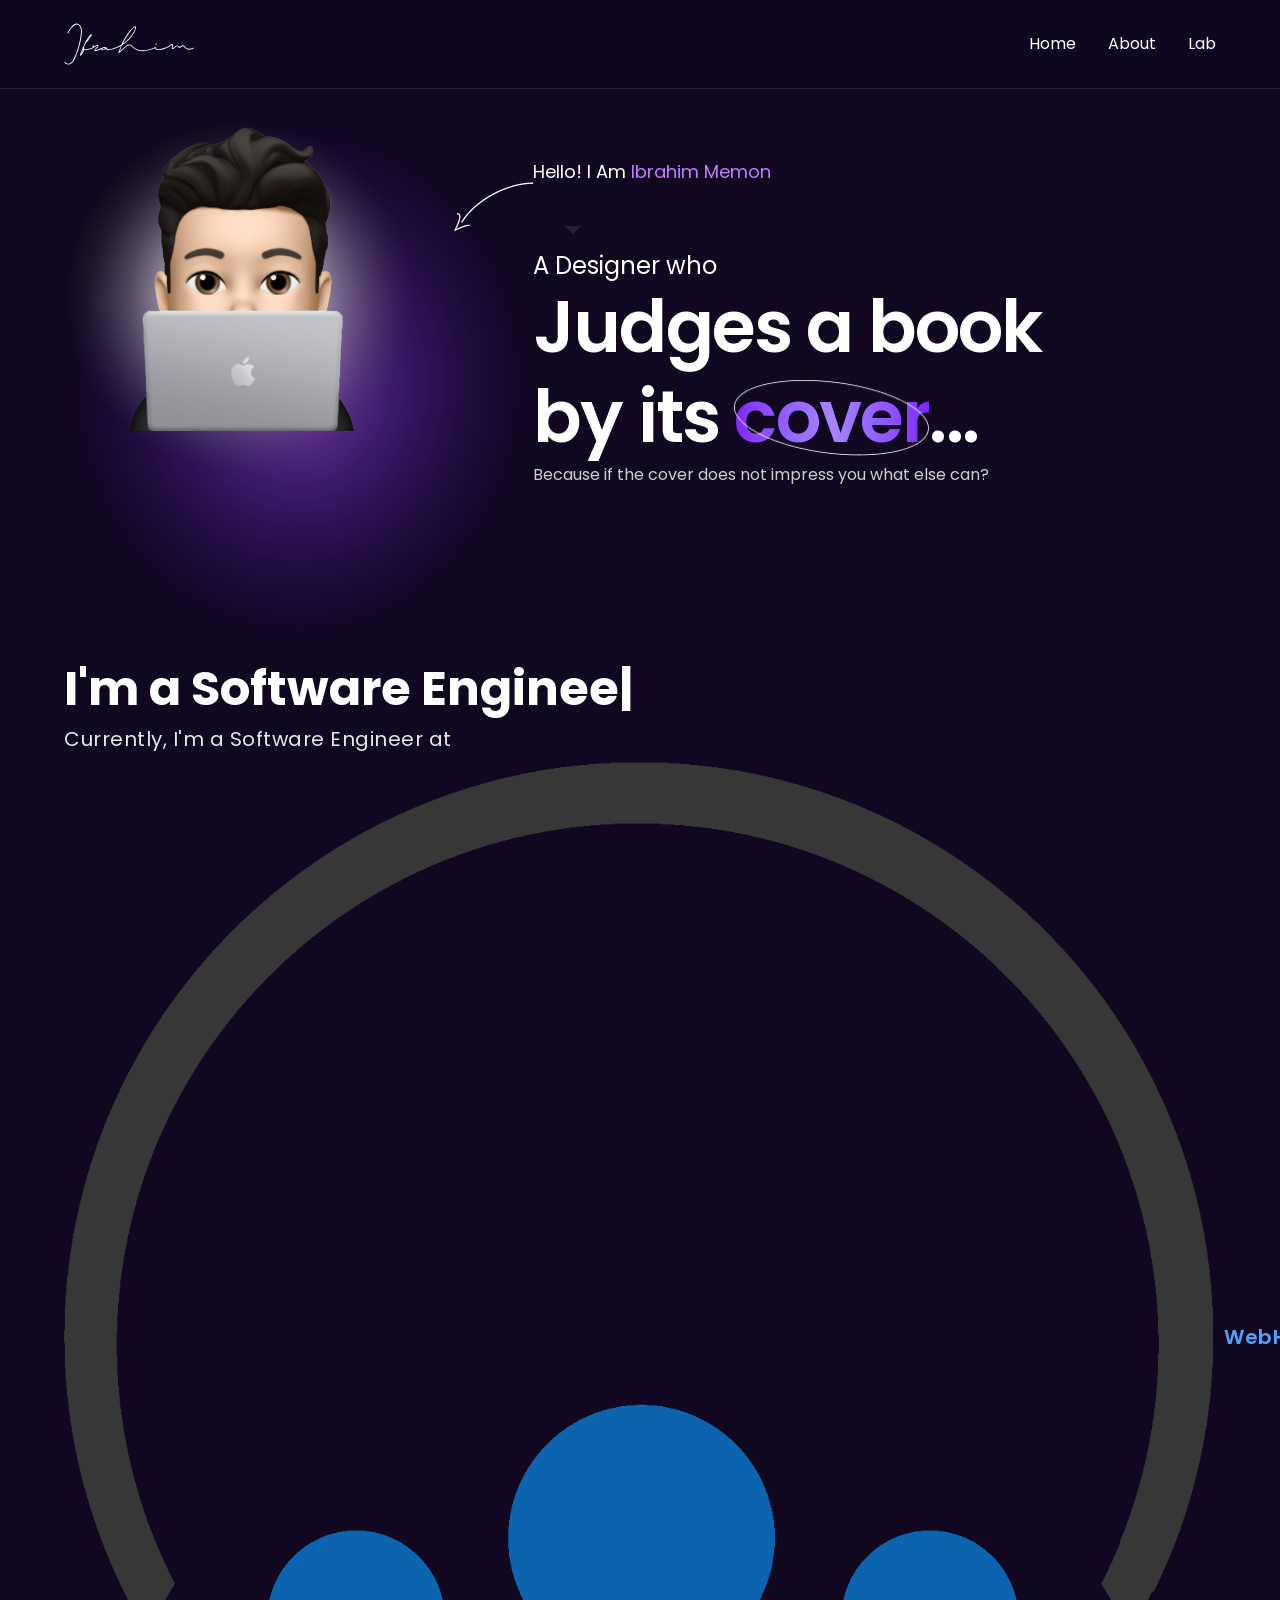
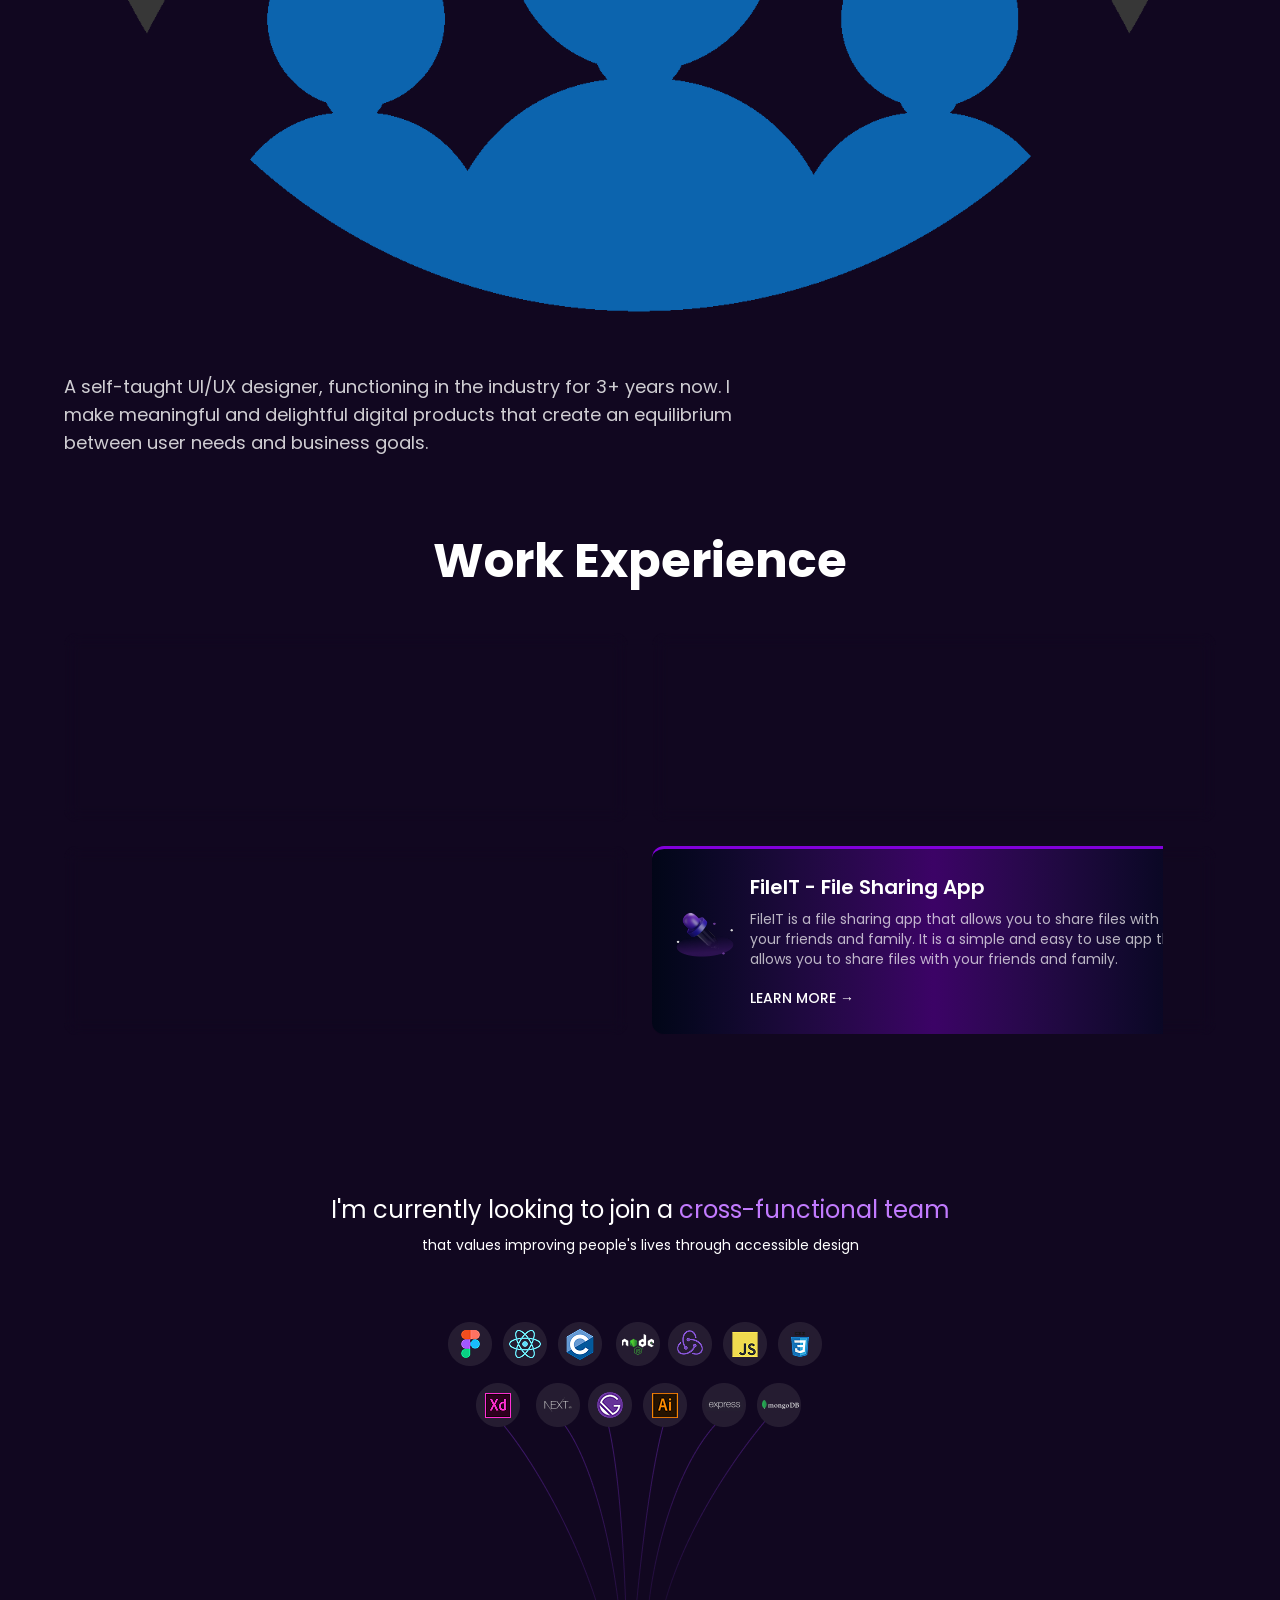
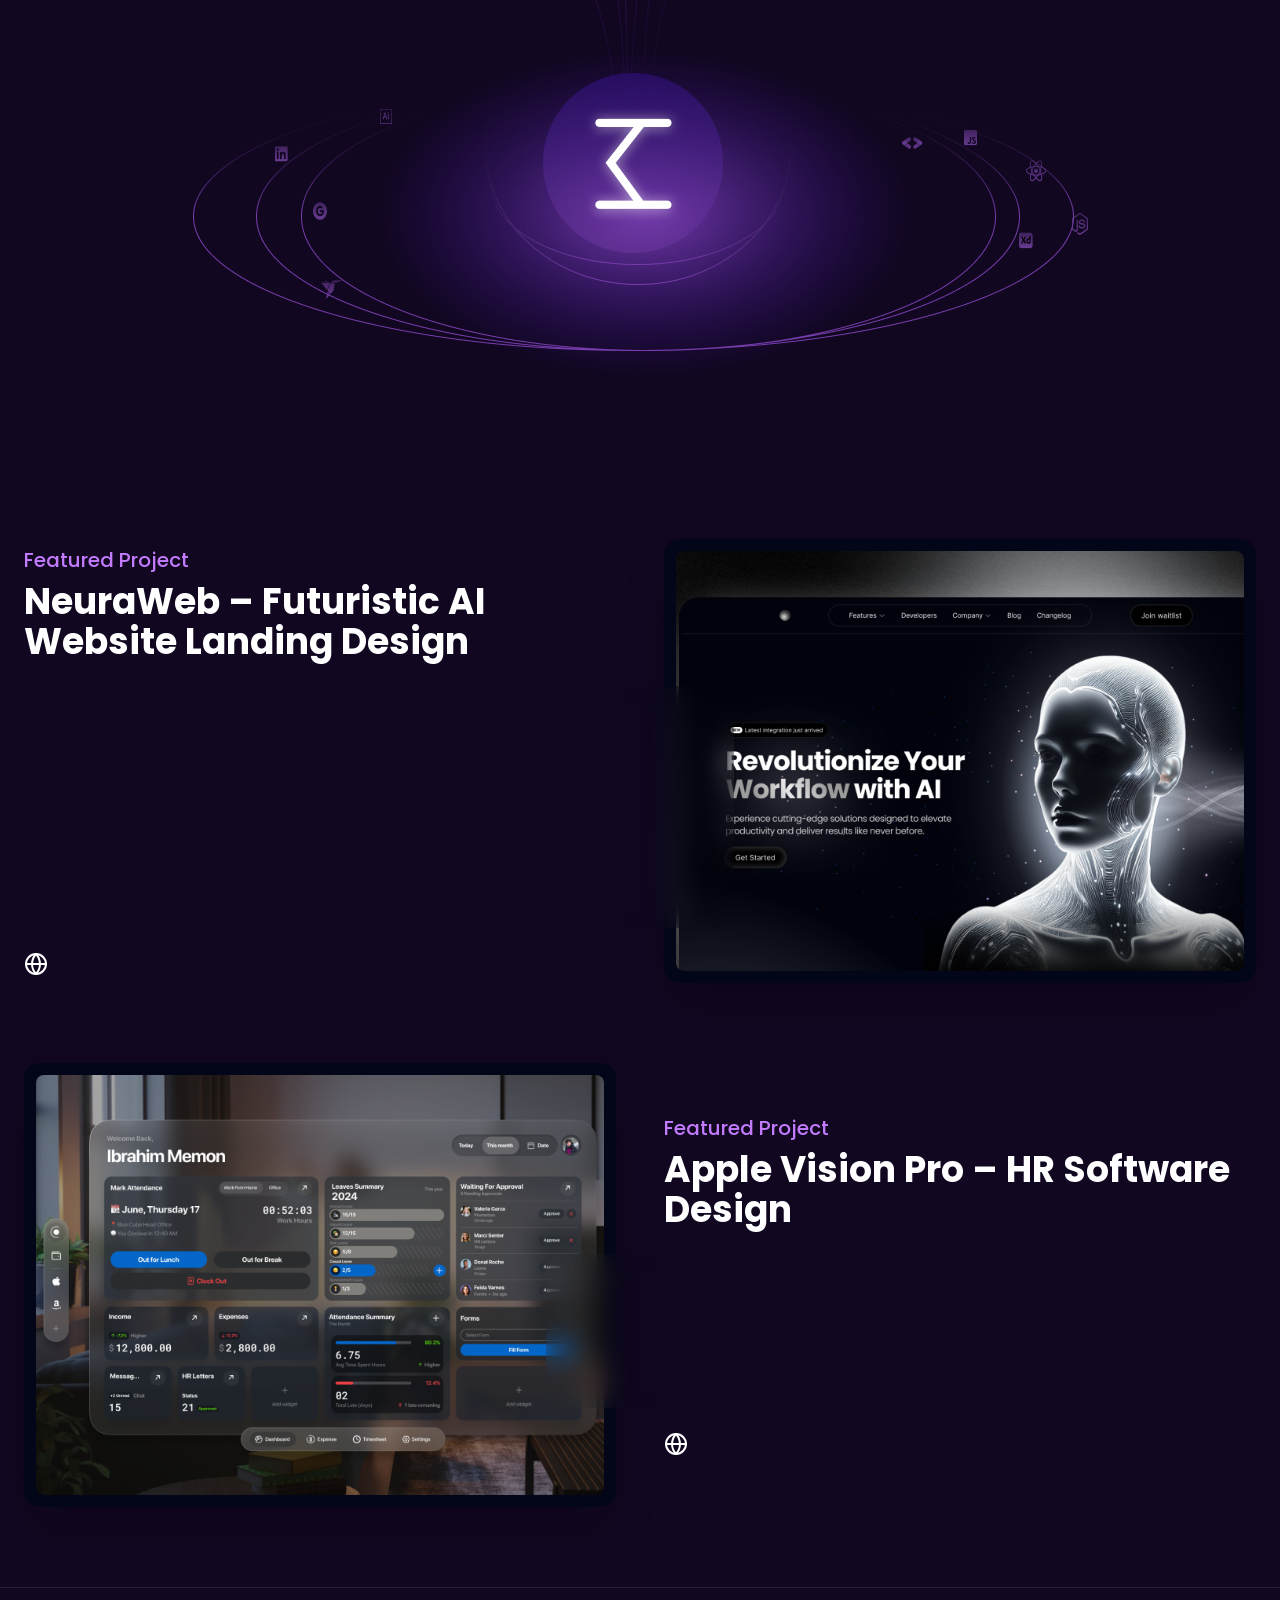
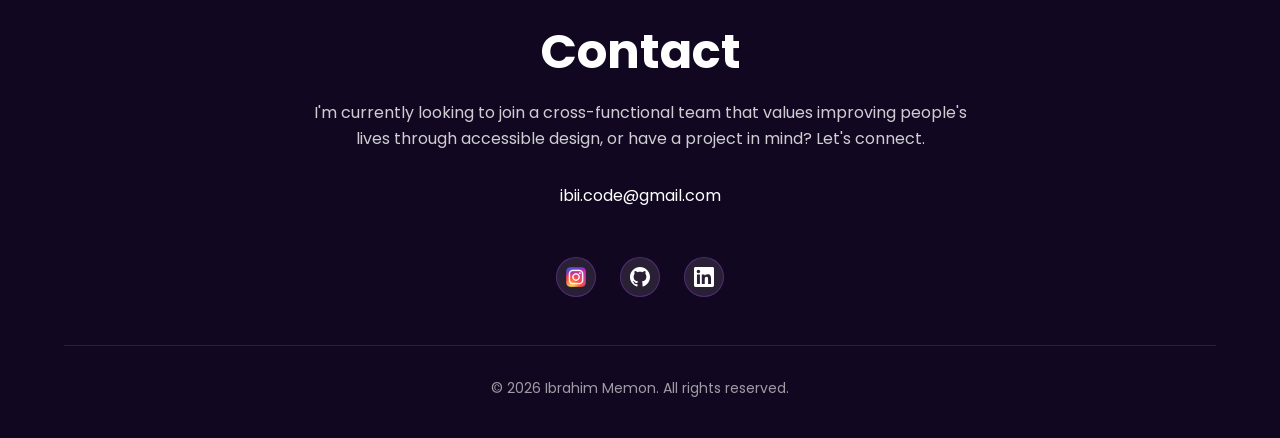
==== commit f92fdf29: "Updates" ====
--- a/index.html
+++ b/index.html
@@ -1 +1 @@
-<!DOCTYPE html><!--jn7OPHKamplv8PWpXQGKg--><html lang="en"><head><meta charSet="utf-8"/><meta name="viewport" content="width=device-width, initial-scale=1, maximum-scale=5"/><link rel="preload" href="/_next/static/media/47fe1b7cd6e6ed85-s.p.855a563b.woff2" as="font" crossorigin="" type="font/woff2"/><link rel="preload" href="/_next/static/media/4b766aa38fdaaae3-s.p.6d98c708.woff2" as="font" crossorigin="" type="font/woff2"/><link rel="preload" href="/_next/static/media/829ba4228c966254-s.p.a61bc753.woff2" as="font" crossorigin="" type="font/woff2"/><link rel="preload" href="/_next/static/media/8e6fa89aa22d24ec-s.p.3aec397d.woff2" as="font" crossorigin="" type="font/woff2"/><link rel="preload" href="/_next/static/media/a218039a3287bcfd-s.p.4a23d71b.woff2" as="font" crossorigin="" type="font/woff2"/><link rel="preload" href="/_next/static/media/c875c6f5d3e977ac-s.p.80fc2c9e.woff2" as="font" crossorigin="" type="font/woff2"/><link rel="preload" href="/_next/static/media/e2334d715941921e-s.p.d82a9aff.woff2" as="font" crossorigin="" type="font/woff2"/><link rel="preload" as="image" href="/assets/me.png"/><link rel="preload" as="image" href="/assets/me-glow.png"/><link rel="stylesheet" href="/_next/static/chunks/0966dc07b2594548.css" data-precedence="next"/><link rel="preload" as="script" fetchPriority="low" href="/_next/static/chunks/7a4893ff6fc87fd0.js"/><script src="/_next/static/chunks/14b2dbf0d3141f0c.js" async=""></script><script src="/_next/static/chunks/45c5e593fa6d5a9a.js" async=""></script><script src="/_next/static/chunks/4b5115f20494c15c.js" async=""></script><script src="/_next/static/chunks/3a24e9426385d95f.js" async=""></script><script src="/_next/static/chunks/turbopack-50fcaa60db8455a2.js" async=""></script><script src="/_next/static/chunks/265f19c04ab5fff0.js" async=""></script><script src="/_next/static/chunks/7ead58b1050b8553.js" async=""></script><script src="/_next/static/chunks/351b5a215bed8259.js" async=""></script><script src="/_next/static/chunks/70b99239fd49c90c.js" async=""></script><link rel="canonical" href="https://ibiimemon.com"/><meta name="next-size-adjust" content=""/><title>Ibrahim Memon - Software Engineer &amp; UI/UX Designer</title><meta name="description" content="A self-taught UI/UX designer and Software Engineer at WebHR. Creating meaningful and delightful digital products that balance user needs and business goals. 3+ years of industry experience."/><meta name="author" content="Ibrahim Memon"/><meta name="keywords" content="Ibrahim Memon,Software Engineer,UI/UX Designer,Frontend Developer,React Developer,Next.js Developer,Web Designer,WebHR Engineer,Portfolio"/><meta name="creator" content="Ibrahim Memon"/><meta name="publisher" content="Ibrahim Memon"/><meta name="robots" content="index, follow"/><meta name="googlebot" content="index, follow, max-video-preview:-1, max-image-preview:large, max-snippet:-1"/><meta property="og:title" content="Ibrahim Memon - Software Engineer &amp; UI/UX Designer"/><meta property="og:description" content="A self-taught UI/UX designer and Software Engineer at WebHR. Creating meaningful and delightful digital products."/><meta property="og:url" content="https://ibiimemon.com/"/><meta property="og:site_name" content="Ibrahim Memon Portfolio"/><meta property="og:locale" content="en_US"/><meta property="og:type" content="website"/><meta name="twitter:card" content="summary_large_image"/><meta name="twitter:title" content="Ibrahim Memon - Software Engineer &amp; UI/UX Designer"/><meta name="twitter:description" content="A self-taught UI/UX designer and Software Engineer at WebHR."/><link rel="icon" href="/favicon.ico?favicon.e30d4670.ico" sizes="256x256" type="image/x-icon"/><script src="/_next/static/chunks/a6dad97d9634a72d.js" noModule=""></script></head><body class="poppins_85c0d870-module__Ibmuia__variable font-sans antialiased"><div hidden=""><!--$--><!--/$--></div><main class="min-h-screen bg-[#110720] text-white"><header class="fixed top-0 left-0 right-0 z-50 bg-[#110720]/80 backdrop-blur-sm border-b border-white/10"><nav class="px-6 py-4"><div class="container mx-auto max-w-6xl flex items-center justify-between h-full"><a class="text-2xl font-bold text-white hover:text-purple-400 transition-colors" href="/"><img alt="Logo" loading="lazy" width="100" height="100" decoding="async" data-nimg="1" style="color:transparent;width:auto;height:auto" src="/logo/logo.svg"/></a><ul class="flex items-center gap-8 list-none m-0 p-0"><li class="m-0 p-0"><a class="text-white hover:text-purple-400 transition-colors text-base font-normal" href="#home">Home</a></li><li class="m-0 p-0"><a class="text-white hover:text-purple-400 transition-colors text-base font-normal" href="#about">About</a></li><li class="m-0 p-0"><a class="text-white hover:text-purple-400 transition-colors text-base font-normal" href="#lab">Lab</a></li></ul></div></nav></header><section id="home" class="min-h-screen flex items-center justify-center pt-20 px-6"><div class="container mx-auto max-w-6xl"><div class="flex flex-col lg:flex-row items-center "><div class="flex justify-center lg:justify-end relative w-full lg:w-auto"><div class="relative top-10"><div class="lg:hidden  -top-150 z-10"><div class="relative inline-block "><img alt="Arrow pointer" loading="lazy" width="80" height="80" decoding="async" data-nimg="1" class="absolute top-5 rotate-z-280" style="color:transparent;width:auto;height:auto" src="/assets/arrow.png"/><div class="relative"><p class="text-white text-lg whitespace-nowrap">Hello! I Am<!-- --> <span class="text-purple-400">Ibrahim Memon</span></p></div><div class="absolute -bottom-2 left-1/2 transform -translate-x-1/2 w-0 h-0 border-l-8 border-l-transparent border-r-8 border-r-transparent border-t-8 border-t-white/10"></div></div></div><img alt="Ibrahim Memon - Software Engineer and Designer" width="300" height="300" decoding="async" data-nimg="1" class=" max-w-md absolute" style="color:transparent;width:auto;height:auto" src="/assets/me.png"/><img alt="Ibrahim Memon - Software Engineer and Designer" width="300" height="300" decoding="async" data-nimg="1" class="max-w-md " style="color:transparent;width:auto;height:auto" src="/assets/me-glow.png"/></div></div><div class="flex-1 space-y-6 text-center lg:text-left"><div class="hidden lg:inline-block relative"><img alt="Arrow pointer" loading="lazy" width="100" height="100" decoding="async" data-nimg="1" class="absolute " style="color:transparent;left:-100px;top:-50px;width:auto;height:auto" src="/assets/arrow.png"/><div style="bottom:40px;position:relative"><p class="text-white text-lg">Hello! I Am<!-- --> <span class="text-purple-400">Ibrahim Memon</span></p></div><div class="absolute -bottom-2 left-8 w-0 h-0 border-l-8 border-l-transparent border-r-8 border-r-transparent border-t-8 border-t-white/10"></div></div><div class=""><p class="text-2xl"> A Designer who </p><h1 class="text-5xl tracking-tight lg:text-7xl font-semibold text-white leading-tight">Judges a book<br/> by its<!-- --> <span class="relative inline-block"><img alt="Circle" loading="lazy" width="200" height="200" decoding="async" data-nimg="1" class="absolute mt-2" style="color:transparent" src="/assets/circle.png"/><span class="bg-gradient-to-r from-violet-600 via-violet-400 to-violet-600 bg-clip-text text-transparent">cover</span></span>...</h1><p class="text-md text-white/80">Because if the cover does not impress you what else can?</p></div></div></div><div class="space-y-3 pt-15 text-center lg:text-left"><p class="text-5xl text-white font-bold">I&#x27;m a <span class="animate-pulse">|</span></p><p class="text-lg lg:text-xl text-white/90 tracking-wide flex flex-wrap items-center justify-center lg:justify-start gap-2"><span>Currently, I&#x27;m a Software Engineer at</span><span class="flex items-center gap-2"><img alt="WebHR" loading="lazy" width="20" height="20" decoding="async" data-nimg="1" class="w-5 h-5" style="color:transparent;width:auto;height:auto" src="/assets/webhr.webp"/><span class="text-blue-400 font-semibold">WebHR,</span></span></p><p class="text-lg text-white/80 max-w-2xl mt-15 mx-auto lg:mx-0">A self-taught UI/UX designer, functioning in the industry for 3+ years now. I make meaningful and delightful digital products that create an equilibrium between user needs and business goals.</p></div></div></section><section id="experience" class="py-20 px-6"><div class="container mx-auto max-w-6xl"><h2 class="text-4xl lg:text-5xl font-bold text-white mb-12 text-center">Work Experience</h2><div class="grid grid-cols-1 md:grid-cols-2 gap-6"><div class="bg-gradient-to-r from-slate-950 via-purple-950 to-slate-950  backdrop-blur-sm rounded-xl p-6 border-t-3 border-purple-700 hover:shadow-2xl hover:shadow-purple-900 flex items-center gap-4"><div class="mb-4 "><img alt="WebHR - HR Management App" loading="lazy" width="160" height="160" decoding="async" data-nimg="1" class="object-contain" style="color:transparent" src="/cards/card-1.png"/></div><div><h3 class="text-xl font-semibold text-white mb-2">WebHR - HR Management App</h3><p class="text-white/70 text-sm mb-4">WebHR automates all of your company&#x27;s HR processes such as Recruitment, Onboarding, Payroll, Time &amp; Attendance, Leaves &amp; PTO, Performance, and much more.</p><a target="_blank" rel="noopener noreferrer" class="text-purple-400 hover:text-purple-300 font-medium text-sm transition-colors inline-block" href="https://ibiimemon.com/lab">LEARN MORE →</a></div></div><div class="bg-gradient-to-r from-slate-950 via-purple-950 to-slate-950  backdrop-blur-sm rounded-xl p-6 border-t-3 border-purple-700 hover:shadow-2xl hover:shadow-purple-900 flex items-center gap-4"><div class="mb-4 "><img alt="WebHR Kiosk - Time Clock Kiosk" loading="lazy" width="160" height="160" decoding="async" data-nimg="1" class="object-contain" style="color:transparent" src="/cards/card-2.png"/></div><div><h3 class="text-xl font-semibold text-white mb-2">WebHR Kiosk - Time Clock Kiosk</h3><p class="text-white/70 text-sm mb-4">WebHR Kiosk is a time clock kiosk that allows you to clock in and out of your work. It is a simple and easy to use app that allows you to clock in and out of your work.</p><a target="_blank" rel="noopener noreferrer" class="text-purple-400 hover:text-purple-300 font-medium text-sm transition-colors inline-block" href="https://ibiimemon.com/lab">LEARN MORE →</a></div></div><div class="bg-gradient-to-r from-slate-950 via-purple-950 to-slate-950  backdrop-blur-sm rounded-xl p-6 border-t-3 border-purple-700 hover:shadow-2xl hover:shadow-purple-900 flex items-center gap-4"><div class="mb-4 "><img alt="Somezing - AI-Powered Agents" loading="lazy" width="160" height="160" decoding="async" data-nimg="1" class="object-contain" style="color:transparent" src="/cards/card-3.png"/></div><div><h3 class="text-xl font-semibold text-white mb-2">Somezing - AI-Powered Agents</h3><p class="text-white/70 text-sm mb-4">Somezing is a AI-Powered Agents to Automate Your Workflows. It is a simple and easy to use app that allows you to automate your workflows.</p><a target="_blank" rel="noopener noreferrer" class="text-purple-400 hover:text-purple-300 font-medium text-sm transition-colors inline-block" href="https://ibiimemon.com/lab">LEARN MORE →</a></div></div><div class="bg-gradient-to-r from-slate-950 via-purple-950 to-slate-950  backdrop-blur-sm rounded-xl p-6 border-t-3 border-purple-700 hover:shadow-2xl hover:shadow-purple-900 flex items-center gap-4"><div class="mb-4 "><img alt="FileIT - File Sharing App" loading="lazy" width="160" height="160" decoding="async" data-nimg="1" class="object-contain" style="color:transparent" src="/cards/card-4.png"/></div><div><h3 class="text-xl font-semibold text-white mb-2">FileIT - File Sharing App</h3><p class="text-white/70 text-sm mb-4">FileIT is a file sharing app that allows you to share files with your friends and family. It is a simple and easy to use app that allows you to share files with your friends and family.</p><a target="_blank" rel="noopener noreferrer" class="text-purple-400 hover:text-purple-300 font-medium text-sm transition-colors inline-block" href="https://ibiimemon.com/lab">LEARN MORE →</a></div></div></div></div></section><section id="about" class="py-20 px-6"><div class="container mx-auto max-w-6xl"><div class="text-center mb-16"><p class="text-2xl max-w-6xl mx-auto">I&#x27;m currently looking to join a <span class="text-purple-400">cross-functional team</span><br/> <span class="text-sm">that values improving people&#x27;s lives through accessible design</span></p></div><img alt="Skills" loading="lazy" width="800" height="800" decoding="async" data-nimg="1" class="object-cover mx-auto" style="color:transparent;width:auto;height:auto" src="/assets/illustration.png"/></div></section><section id="lab" class="py-20 px-6"><div class="container mx-auto max-w-7xl"><div class="mb-20 last:mb-0"><div class="relative grid grid-cols-1 lg:grid-cols-2 gap-8 lg:gap-12 items-center "><div class=""><p class="text-purple-400 text-lg lg:text-xl mb-2 font-medium">Featured Project</p><h3 class="text-3xl lg:text-4xl font-bold text-white mb-6">NeuraWeb – Futuristic AI Website Landing Design</h3><div class="relative z-10 mb-6"><div class="bg-gradient-to-br from-white/5 to-white/10 backdrop-blur-md rounded-2xl p-6 lg:p-8 border border-white/10 shadow-lg lg:w-[calc(100%+20%)]"><p class="text-white/90 text-base lg:text-lg leading-relaxed">A sleek, dark-themed AI-powered landing page concept built in Figma. Designed for modern startups and futuristic digital products, it features glowing neon visuals, immersive UI, and a dynamic tone. The design encapsulates the cutting-edge possibilities of AI and tech, offering a glimpse into the future of online experiences for tech-forward companies.</p></div></div><div class="flex gap-4"><a href="https://www.figma.com/community/file/1441377868897233703/ai-website-landing-design" target="_blank" rel="noopener noreferrer" class="text-white hover:text-purple-400 transition-colors duration-200" aria-label="Visit project website"><svg xmlns="http://www.w3.org/2000/svg" viewBox="0 0 24 24" fill="none" stroke="currentColor" stroke-width="2" stroke-linecap="round" stroke-linejoin="round" class="w-6 h-6"><circle cx="12" cy="12" r="10"></circle><line x1="2" y1="12" x2="22" y2="12"></line><path d="M12 2a15.3 15.3 0 0 1 4 10 15.3 15.3 0 0 1-4 10 15.3 15.3 0 0 1-4-10 15.3 15.3 0 0 1 4-10z"></path></svg></a></div></div><div class=""><div class="relative w-full aspect-[4/3] rounded-2xl overflow-hidden bg-slate-950 p-2 lg:p-3 shadow-2xl"><div class="relative w-full h-full rounded-lg overflow-hidden"><img alt="NeuraWeb – Futuristic AI Website Landing Design" loading="lazy" decoding="async" data-nimg="fill" class="object-cover" style="position:absolute;height:100%;width:100%;left:0;top:0;right:0;bottom:0;color:transparent" src="/projects/project-1.png"/></div></div></div></div></div><div class="mb-20 last:mb-0"><div class="relative grid grid-cols-1 lg:grid-cols-2 gap-8 lg:gap-12 items-center lg:grid-flow-dense"><div class="lg:col-start-2"><p class="text-purple-400 text-lg lg:text-xl mb-2 font-medium">Featured Project</p><h3 class="text-3xl lg:text-4xl font-bold text-white mb-6">Apple Vision Pro – HR Software Design</h3><div class="relative z-10 mb-6"><div class="bg-gradient-to-br from-white/5 to-white/10 backdrop-blur-md rounded-2xl p-6 lg:p-8 border border-white/10 shadow-lg lg:ml-[-20%]"><p class="text-white/90 text-base lg:text-lg leading-relaxed">A futuristic HR software concept designed for Apple Vision Pro, built in Figma to reimagine attendance, leave tracking, and employee experience - all in one immersive interface.</p></div></div><div class="flex gap-4"><a href="https://www.figma.com/community/file/1371824014208363481/apple-vision-pro-hr-software-design" target="_blank" rel="noopener noreferrer" class="text-white hover:text-purple-400 transition-colors duration-200" aria-label="Visit project website"><svg xmlns="http://www.w3.org/2000/svg" viewBox="0 0 24 24" fill="none" stroke="currentColor" stroke-width="2" stroke-linecap="round" stroke-linejoin="round" class="w-6 h-6"><circle cx="12" cy="12" r="10"></circle><line x1="2" y1="12" x2="22" y2="12"></line><path d="M12 2a15.3 15.3 0 0 1 4 10 15.3 15.3 0 0 1-4 10 15.3 15.3 0 0 1-4-10 15.3 15.3 0 0 1 4-10z"></path></svg></a></div></div><div class="lg:col-start-1 lg:row-start-1"><div class="relative w-full aspect-[4/3] rounded-2xl overflow-hidden bg-slate-950 p-2 lg:p-3 shadow-2xl"><div class="relative w-full h-full rounded-lg overflow-hidden"><img alt="Apple Vision Pro – HR Software Design" loading="lazy" decoding="async" data-nimg="fill" class="object-cover" style="position:absolute;height:100%;width:100%;left:0;top:0;right:0;bottom:0;color:transparent" src="/projects/project-2.png"/></div></div></div></div></div></div></section><footer id="contact" class="py-10  px-6 border-t border-white/10"><div class="container mx-auto max-w-6xl"><div class="text-center mb-12"><h2 class="text-4xl lg:text-5xl font-bold text-white mb-6">Contact</h2><p class="text-md text-white/80 max-w-2xl mx-auto mb-8">I&#x27;m currently looking to join a cross-functional team that values improving people&#x27;s lives through accessible design, or have a project in mind? Let&#x27;s connect.</p><a href="mailto:ibii.code@gmail.com" class="text-md text-purple-400 hover:text-purple-300 transition-colors">ibii.code@gmail.com</a></div><div class="flex justify-center gap-6 mt-12"><a target="_blank" rel="noopener noreferrer" class="w-10 h-10 flex items-center justify-center rounded-full bg-white/10 hover:bg-white/20 border border-purple-500/30 hover:border-purple-500/50 transition-all" aria-label="Instagram" href="https://www.instagram.com/ibii.memon/"><img alt="Instagram" loading="lazy" width="20" height="20" decoding="async" data-nimg="1" class="w-5 h-5" style="color:transparent" src="/assets/insta.webp"/></a><a target="_blank" rel="noopener noreferrer" class="w-10 h-10 flex items-center justify-center rounded-full bg-white/10 hover:bg-white/20 border border-purple-500/30 hover:border-purple-500/50 transition-all" aria-label="GitHub" href="https://github.com/ibrahimmemonn"><svg class="w-5 h-5 text-white" fill="currentColor" viewBox="0 0 24 24"><path d="M12 0c-6.626 0-12 5.373-12 12 0 5.302 3.438 9.8 8.207 11.387.599.111.793-.261.793-.577v-2.234c-3.338.726-4.033-1.416-4.033-1.416-.546-1.387-1.333-1.756-1.333-1.756-1.089-.745.083-.729.083-.729 1.205.084 1.839 1.237 1.839 1.237 1.07 1.834 2.807 1.304 3.492.997.107-.775.418-1.305.762-1.604-2.665-.305-5.467-1.334-5.467-5.931 0-1.311.469-2.381 1.236-3.221-.124-.303-.535-1.524.117-3.176 0 0 1.008-.322 3.301 1.23.957-.266 1.983-.399 3.003-.404 1.02.005 2.047.138 3.006.404 2.291-1.552 3.297-1.23 3.297-1.23.653 1.653.242 2.874.118 3.176.77.84 1.235 1.911 1.235 3.221 0 4.609-2.807 5.624-5.479 5.921.43.372.823 1.102.823 2.222v3.293c0 .319.192.694.801.576 4.765-1.589 8.199-6.086 8.199-11.386 0-6.627-5.373-12-12-12z"></path></svg></a><a target="_blank" rel="noopener noreferrer" class="w-10 h-10 flex items-center justify-center rounded-full bg-white/10 hover:bg-white/20 border border-purple-500/30 hover:border-purple-500/50 transition-all" aria-label="LinkedIn" href="https://www.linkedin.com/in/ibrahimmemonn/"><svg class="w-5 h-5 text-white" fill="currentColor" viewBox="0 0 24 24"><path d="M20.447 20.452h-3.554v-5.569c0-1.328-.027-3.037-1.852-3.037-1.853 0-2.136 1.445-2.136 2.939v5.667H9.351V9h3.414v1.561h.046c.477-.9 1.637-1.85 3.37-1.85 3.601 0 4.267 2.37 4.267 5.455v6.286zM5.337 7.433c-1.144 0-2.063-.926-2.063-2.065 0-1.138.92-2.063 2.063-2.063 1.14 0 2.064.925 2.064 2.063 0 1.139-.925 2.065-2.064 2.065zm1.782 13.019H3.555V9h3.564v11.452zM22.225 0H1.771C.792 0 0 .774 0 1.729v20.542C0 23.227.792 24 1.771 24h20.451C23.2 24 24 23.227 24 22.271V1.729C24 .774 23.2 0 22.222 0h.003z"></path></svg></a></div><div class="text-center mt-12 pt-8 border-t border-white/10"><p class="text-white/60 text-sm">© <!-- -->2026<!-- --> Ibrahim Memon. All rights reserved.</p></div></div></footer></main><!--$--><!--/$--><!--$!--><template data-dgst="BAILOUT_TO_CLIENT_SIDE_RENDERING"></template><!--/$--><script src="/_next/static/chunks/7a4893ff6fc87fd0.js" id="_R_" async=""></script><script>(self.__next_f=self.__next_f||[]).push([0])</script><script>self.__next_f.push([1,"1:\"$Sreact.fragment\"\n2:I[26994,[\"/_next/static/chunks/265f19c04ab5fff0.js\",\"/_next/static/chunks/7ead58b1050b8553.js\"],\"default\"]\n3:I[38816,[\"/_next/static/chunks/265f19c04ab5fff0.js\",\"/_next/static/chunks/7ead58b1050b8553.js\"],\"default\"]\n4:I[24985,[\"/_next/static/chunks/351b5a215bed8259.js\"],\"Analytics\"]\n5:I[54856,[\"/_next/static/chunks/351b5a215bed8259.js\",\"/_next/static/chunks/265f19c04ab5fff0.js\",\"/_next/static/chunks/70b99239fd49c90c.js\"],\"\"]\n6:I[89877,[\"/_next/static/chunks/351b5a215bed8259.js\",\"/_next/static/chunks/265f19c04ab5fff0.js\",\"/_next/static/chunks/70b99239fd49c90c.js\"],\"Image\"]\n7:I[94362,[\"/_next/static/chunks/351b5a215bed8259.js\",\"/_next/static/chunks/265f19c04ab5fff0.js\",\"/_next/static/chunks/70b99239fd49c90c.js\"],\"default\"]\n13:I[70540,[],\"default\"]\n:HL[\"/_next/static/chunks/0966dc07b2594548.css\",\"style\"]\n:HL[\"/_next/static/media/47fe1b7cd6e6ed85-s.p.855a563b.woff2\",\"font\",{\"crossOrigin\":\"\",\"type\":\"font/woff2\"}]\n:HL[\"/_next/static/media/4b766aa38fdaaae3-s.p.6d98c708.woff2\",\"font\",{\"crossOrigin\":\"\",\"type\":\"font/woff2\"}]\n:HL[\"/_next/static/media/829ba4228c966254-s.p.a61bc753.woff2\",\"font\",{\"crossOrigin\":\"\",\"type\":\"font/woff2\"}]\n:HL[\"/_next/static/media/8e6fa89aa22d24ec-s.p.3aec397d.woff2\",\"font\",{\"crossOrigin\":\"\",\"type\":\"font/woff2\"}]\n:HL[\"/_next/static/media/a218039a3287bcfd-s.p.4a23d71b.woff2\",\"font\",{\"crossOrigin\":\"\",\"type\":\"font/woff2\"}]\n:HL[\"/_next/static/media/c875c6f5d3e977ac-s.p.80fc2c9e.woff2\",\"font\",{\"crossOrigin\":\"\",\"type\":\"font/woff2\"}]\n:HL[\"/_next/static/media/e2334d715941921e-s.p.d82a9aff.woff2\",\"font\",{\"crossOrigin\":\"\",\"type\":\"font/woff2\"}]\n"])</script><script>self.__next_f.push([1,"0:{\"P\":null,\"b\":\"jn7OPHKamplv8PWpXQGKg\",\"c\":[\"\",\"\"],\"q\":\"\",\"i\":false,\"f\":[[[\"\",{\"children\":[\"__PAGE__\",{}]},\"$undefined\",\"$undefined\",true],[[\"$\",\"$1\",\"c\",{\"children\":[[[\"$\",\"link\",\"0\",{\"rel\":\"stylesheet\",\"href\":\"/_next/static/chunks/0966dc07b2594548.css\",\"precedence\":\"next\",\"crossOrigin\":\"$undefined\",\"nonce\":\"$undefined\"}],[\"$\",\"script\",\"script-0\",{\"src\":\"/_next/static/chunks/351b5a215bed8259.js\",\"async\":true,\"nonce\":\"$undefined\"}]],[\"$\",\"html\",null,{\"lang\":\"en\",\"children\":[[\"$\",\"head\",null,{\"children\":[\"$\",\"link\",null,{\"rel\":\"canonical\",\"href\":\"https://ibiimemon.com\"}]}],[\"$\",\"body\",null,{\"className\":\"poppins_85c0d870-module__Ibmuia__variable font-sans antialiased\",\"children\":[[\"$\",\"$L2\",null,{\"parallelRouterKey\":\"children\",\"error\":\"$undefined\",\"errorStyles\":\"$undefined\",\"errorScripts\":\"$undefined\",\"template\":[\"$\",\"$L3\",null,{}],\"templateStyles\":\"$undefined\",\"templateScripts\":\"$undefined\",\"notFound\":[[[\"$\",\"title\",null,{\"children\":\"404: This page could not be found.\"}],[\"$\",\"div\",null,{\"style\":{\"fontFamily\":\"system-ui,\\\"Segoe UI\\\",Roboto,Helvetica,Arial,sans-serif,\\\"Apple Color Emoji\\\",\\\"Segoe UI Emoji\\\"\",\"height\":\"100vh\",\"textAlign\":\"center\",\"display\":\"flex\",\"flexDirection\":\"column\",\"alignItems\":\"center\",\"justifyContent\":\"center\"},\"children\":[\"$\",\"div\",null,{\"children\":[[\"$\",\"style\",null,{\"dangerouslySetInnerHTML\":{\"__html\":\"body{color:#000;background:#fff;margin:0}.next-error-h1{border-right:1px solid rgba(0,0,0,.3)}@media (prefers-color-scheme:dark){body{color:#fff;background:#000}.next-error-h1{border-right:1px solid rgba(255,255,255,.3)}}\"}}],[\"$\",\"h1\",null,{\"className\":\"next-error-h1\",\"style\":{\"display\":\"inline-block\",\"margin\":\"0 20px 0 0\",\"padding\":\"0 23px 0 0\",\"fontSize\":24,\"fontWeight\":500,\"verticalAlign\":\"top\",\"lineHeight\":\"49px\"},\"children\":404}],[\"$\",\"div\",null,{\"style\":{\"display\":\"inline-block\"},\"children\":[\"$\",\"h2\",null,{\"style\":{\"fontSize\":14,\"fontWeight\":400,\"lineHeight\":\"49px\",\"margin\":0},\"children\":\"This page could not be found.\"}]}]]}]}]],[]],\"forbidden\":\"$undefined\",\"unauthorized\":\"$undefined\"}],[\"$\",\"$L4\",null,{}]]}]]}]]}],{\"children\":[[\"$\",\"$1\",\"c\",{\"children\":[[\"$\",\"main\",null,{\"className\":\"min-h-screen bg-[#110720] text-white\",\"children\":[[\"$\",\"header\",null,{\"className\":\"fixed top-0 left-0 right-0 z-50 bg-[#110720]/80 backdrop-blur-sm border-b border-white/10\",\"children\":[\"$\",\"nav\",null,{\"className\":\"px-6 py-4\",\"children\":[\"$\",\"div\",null,{\"className\":\"container mx-auto max-w-6xl flex items-center justify-between h-full\",\"children\":[[\"$\",\"$L5\",null,{\"href\":\"/\",\"className\":\"text-2xl font-bold text-white hover:text-purple-400 transition-colors\",\"children\":[\"$\",\"$L6\",null,{\"src\":\"/logo/logo.svg\",\"alt\":\"Logo\",\"width\":100,\"height\":100,\"style\":{\"width\":\"auto\",\"height\":\"auto\"}}]}],[\"$\",\"ul\",null,{\"className\":\"flex items-center gap-8 list-none m-0 p-0\",\"children\":[[\"$\",\"li\",null,{\"className\":\"m-0 p-0\",\"children\":[\"$\",\"$L5\",null,{\"href\":\"#home\",\"className\":\"text-white hover:text-purple-400 transition-colors text-base font-normal\",\"children\":\"Home\"}]}],[\"$\",\"li\",null,{\"className\":\"m-0 p-0\",\"children\":[\"$\",\"$L5\",null,{\"href\":\"#about\",\"className\":\"text-white hover:text-purple-400 transition-colors text-base font-normal\",\"children\":\"About\"}]}],[\"$\",\"li\",null,{\"className\":\"m-0 p-0\",\"children\":[\"$\",\"$L5\",null,{\"href\":\"#lab\",\"className\":\"text-white hover:text-purple-400 transition-colors text-base font-normal\",\"children\":\"Lab\"}]}]]}]]}]}]}],[\"$\",\"$L7\",null,{}],[\"$\",\"section\",null,{\"id\":\"experience\",\"className\":\"py-20 px-6\",\"children\":[\"$\",\"div\",null,{\"className\":\"container mx-auto max-w-6xl\",\"children\":[[\"$\",\"h2\",null,{\"className\":\"text-4xl lg:text-5xl font-bold text-white mb-12 text-center\",\"children\":\"Work Experience\"}],[\"$\",\"div\",null,{\"className\":\"grid grid-cols-1 md:grid-cols-2 gap-6\",\"children\":[[\"$\",\"div\",\"1\",{\"className\":\"bg-gradient-to-r from-slate-950 via-purple-950 to-slate-950  backdrop-blur-sm rounded-xl p-6 border-t-3 border-purple-700 hover:shadow-2xl hover:shadow-purple-900 flex items-center gap-4\",\"children\":[[\"$\",\"div\",null,{\"className\":\"mb-4 \",\"children\":[\"$\",\"$L6\",null,{\"src\":\"/cards/card-1.png\",\"alt\":\"WebHR - HR Management App\",\"width\":160,\"height\":160,\"className\":\"object-contain\"}]}],[\"$\",\"div\",null,{\"children\":[[\"$\",\"h3\",null,{\"className\":\"text-xl font-semibold text-white mb-2\",\"children\":\"WebHR - HR Management App\"}],[\"$\",\"p\",null,{\"className\":\"text-white/70 text-sm mb-4\",\"children\":\"WebHR automates all of your company's HR processes such as Recruitment, Onboarding, Payroll, Time \u0026 Attendance, Leaves \u0026 PTO, Performance, and much more.\"}],\"$L8\"]}]]}],\"$L9\",\"$La\",\"$Lb\"]}]]}]}],\"$Lc\",\"$Ld\",\"$Le\"]}],[\"$Lf\",\"$L10\"],\"$L11\"]}],{},null,false,false]},null,false,false],\"$L12\",false]],\"m\":\"$undefined\",\"G\":[\"$13\",[]],\"S\":true}\n"])</script><script>self.__next_f.push([1,"18:I[15380,[\"/_next/static/chunks/265f19c04ab5fff0.js\",\"/_next/static/chunks/7ead58b1050b8553.js\"],\"OutletBoundary\"]\n19:\"$Sreact.suspense\"\n1b:I[15380,[\"/_next/static/chunks/265f19c04ab5fff0.js\",\"/_next/static/chunks/7ead58b1050b8553.js\"],\"ViewportBoundary\"]\n1d:I[15380,[\"/_next/static/chunks/265f19c04ab5fff0.js\",\"/_next/static/chunks/7ead58b1050b8553.js\"],\"MetadataBoundary\"]\n8:[\"$\",\"$L5\",null,{\"href\":\"https://ibiimemon.com/lab\",\"target\":\"_blank\",\"rel\":\"noopener noreferrer\",\"className\":\"text-purple-400 hover:text-purple-300 font-medium text-sm transition-colors inline-block\",\"children\":\"LEARN MORE →\"}]\n9:[\"$\",\"div\",\"2\",{\"className\":\"bg-gradient-to-r from-slate-950 via-purple-950 to-slate-950  backdrop-blur-sm rounded-xl p-6 border-t-3 border-purple-700 hover:shadow-2xl hover:shadow-purple-900 flex items-center gap-4\",\"children\":[[\"$\",\"div\",null,{\"className\":\"mb-4 \",\"children\":[\"$\",\"$L6\",null,{\"src\":\"/cards/card-2.png\",\"alt\":\"WebHR Kiosk - Time Clock Kiosk\",\"width\":160,\"height\":160,\"className\":\"object-contain\"}]}],[\"$\",\"div\",null,{\"children\":[[\"$\",\"h3\",null,{\"className\":\"text-xl font-semibold text-white mb-2\",\"children\":\"WebHR Kiosk - Time Clock Kiosk\"}],[\"$\",\"p\",null,{\"className\":\"text-white/70 text-sm mb-4\",\"children\":\"WebHR Kiosk is a time clock kiosk that allows you to clock in and out of your work. It is a simple and easy to use app that allows you to clock in and out of your work.\"}],[\"$\",\"$L5\",null,{\"href\":\"https://ibiimemon.com/lab\",\"target\":\"_blank\",\"rel\":\"noopener noreferrer\",\"className\":\"text-purple-400 hover:text-purple-300 font-medium text-sm transition-colors inline-block\",\"children\":\"LEARN MORE →\"}]]}]]}]\na:[\"$\",\"div\",\"3\",{\"className\":\"bg-gradient-to-r from-slate-950 via-purple-950 to-slate-950  backdrop-blur-sm rounded-xl p-6 border-t-3 border-purple-700 hover:shadow-2xl hover:shadow-purple-900 flex items-center gap-4\",\"children\":[[\"$\",\"div\",null,{\"className\":\"mb-4 \",\"children\":[\"$\",\"$L6\",null,{\"src\":\"/cards/card-3.png\",\"alt\":\"Somezing - AI-Powered Agents\",\"width\":160,\"height\":160,\"className\":\"object-contain\"}]}],[\"$\",\"div\",null,{\"children\":[[\"$\",\"h3\",null,{\"className\":\"text-xl font-semibold text-white mb-2\",\"children\":\"Somezing - AI-Powered Agents\"}],[\"$\",\"p\",null,{\"className\":\"text-white/70 text-sm mb-4\",\"children\":\"Somezing is a AI-Powered Agents to Automate Your Workflows. It is a simple and easy to use app that allows you to automate your workflows.\"}],[\"$\",\"$L5\",null,{\"href\":\"https://ibiimemon.com/lab\",\"target\":\"_blank\",\"rel\":\"noopener noreferrer\",\"className\":\"text-purple-400 hover:text-purple-300 font-medium text-sm transition-colors inline-block\",\"children\":\"LEARN MORE →\"}]]}]]}]\nb:[\"$\",\"div\",\"4\",{\"className\":\"bg-gradient-to-r from-slate-950 via-purple-950 to-slate-950  backdrop-blur-sm rounded-xl p-6 border-t-3 border-purple-700 hover:shadow-2xl hover:shadow-purple-900 flex items-center gap-4\",\"children\":[[\"$\",\"div\",null,{\"className\":\"mb-4 \",\"children\":[\"$\",\"$L6\",null,{\"src\":\"/cards/card-4.png\",\"alt\":\"FileIT - File Sharing App\",\"width\":160,\"height\":160,\"className\":\"object-contain\"}]}],[\"$\",\"div\",null,{\"children\":[[\"$\",\"h3\",null,{\"className\":\"text-xl font-semibold text-white mb-2\",\"children\":\"FileIT - File Sharing App\"}],[\"$\",\"p\",null,{\"className\":\"text-white/70 text-sm mb-4\",\"children\":\"FileIT is a file sharing app that allows you to share files with your friends and family. It is a simple and easy to use app that allows you to share files with your friends and family.\"}],[\"$\",\"$L5\",null,{\"href\":\"https://ibiimemon.com/lab\",\"target\":\"_blank\",\"rel\":\"noopener noreferrer\",\"className\":\"text-purple-400 hover:text-purple-300 font-medium text-sm transition-colors inline-block\",\"children\":\"LEARN MORE →\"}]]}]]}]\nc:[\"$\",\"section\",null,{\"id\":\"about\",\"className\":\"py-20 px-6\",\"children\":[\"$\",\"div\",null,{\"className\":\"container mx-auto max-w-6xl\",\"children\":[[\"$\",\"div\",null,{\"className\":\"text-center mb-16\",\"children\":[\"$\",\"p\",null,{\"className\":\"text-2xl max-w-6xl mx-auto\",\"children\":[\"I'm currently looking to join a \",[\"$\",\"span\",null,{\"className\":\"text-purple-400\",\"children\":\"cross-functional team\"}],[\"$\","])</script><script>self.__next_f.push([1,"\"br\",null,{}],\" \",[\"$\",\"span\",null,{\"className\":\"text-sm\",\"children\":\"that values improving people's lives through accessible design\"}]]}]}],[\"$\",\"$L6\",null,{\"src\":\"/assets/illustration.png\",\"alt\":\"Skills\",\"width\":800,\"height\":800,\"className\":\"object-cover mx-auto\",\"style\":{\"width\":\"auto\",\"height\":\"auto\"}}]]}]}]\n"])</script><script>self.__next_f.push([1,"d:[\"$\",\"section\",null,{\"id\":\"lab\",\"className\":\"py-20 px-6\",\"children\":[\"$\",\"div\",null,{\"className\":\"container mx-auto max-w-7xl\",\"children\":[[\"$\",\"div\",\"1\",{\"className\":\"mb-20 last:mb-0\",\"children\":[\"$\",\"div\",null,{\"className\":\"relative grid grid-cols-1 lg:grid-cols-2 gap-8 lg:gap-12 items-center \",\"children\":[[\"$\",\"div\",null,{\"className\":\"\",\"children\":[[\"$\",\"p\",null,{\"className\":\"text-purple-400 text-lg lg:text-xl mb-2 font-medium\",\"children\":\"Featured Project\"}],[\"$\",\"h3\",null,{\"className\":\"text-3xl lg:text-4xl font-bold text-white mb-6\",\"children\":\"NeuraWeb – Futuristic AI Website Landing Design\"}],[\"$\",\"div\",null,{\"className\":\"relative z-10 mb-6\",\"children\":[\"$\",\"div\",null,{\"className\":\"bg-gradient-to-br from-white/5 to-white/10 backdrop-blur-md rounded-2xl p-6 lg:p-8 border border-white/10 shadow-lg lg:w-[calc(100%+20%)]\",\"children\":[\"$\",\"p\",null,{\"className\":\"text-white/90 text-base lg:text-lg leading-relaxed\",\"children\":\"A sleek, dark-themed AI-powered landing page concept built in Figma. Designed for modern startups and futuristic digital products, it features glowing neon visuals, immersive UI, and a dynamic tone. The design encapsulates the cutting-edge possibilities of AI and tech, offering a glimpse into the future of online experiences for tech-forward companies.\"}]}]}],[\"$\",\"div\",null,{\"className\":\"flex gap-4\",\"children\":[\"$\",\"a\",null,{\"href\":\"https://www.figma.com/community/file/1441377868897233703/ai-website-landing-design\",\"target\":\"_blank\",\"rel\":\"noopener noreferrer\",\"className\":\"text-white hover:text-purple-400 transition-colors duration-200\",\"aria-label\":\"Visit project website\",\"children\":[\"$\",\"svg\",null,{\"xmlns\":\"http://www.w3.org/2000/svg\",\"viewBox\":\"0 0 24 24\",\"fill\":\"none\",\"stroke\":\"currentColor\",\"strokeWidth\":\"2\",\"strokeLinecap\":\"round\",\"strokeLinejoin\":\"round\",\"className\":\"w-6 h-6\",\"children\":[[\"$\",\"circle\",null,{\"cx\":\"12\",\"cy\":\"12\",\"r\":\"10\"}],[\"$\",\"line\",null,{\"x1\":\"2\",\"y1\":\"12\",\"x2\":\"22\",\"y2\":\"12\"}],[\"$\",\"path\",null,{\"d\":\"M12 2a15.3 15.3 0 0 1 4 10 15.3 15.3 0 0 1-4 10 15.3 15.3 0 0 1-4-10 15.3 15.3 0 0 1 4-10z\"}]]}]}]}]]}],[\"$\",\"div\",null,{\"className\":\"\",\"children\":[\"$\",\"div\",null,{\"className\":\"relative w-full aspect-[4/3] rounded-2xl overflow-hidden bg-slate-950 p-2 lg:p-3 shadow-2xl\",\"children\":[\"$\",\"div\",null,{\"className\":\"relative w-full h-full rounded-lg overflow-hidden\",\"children\":[\"$\",\"$L6\",null,{\"src\":\"/projects/project-1.png\",\"alt\":\"NeuraWeb – Futuristic AI Website Landing Design\",\"fill\":true,\"sizes\":\"(max-width: 1024px) 100vw, 50vw\",\"className\":\"object-cover\"}]}]}]}]]}]}],[\"$\",\"div\",\"2\",{\"className\":\"mb-20 last:mb-0\",\"children\":[\"$\",\"div\",null,{\"className\":\"relative grid grid-cols-1 lg:grid-cols-2 gap-8 lg:gap-12 items-center lg:grid-flow-dense\",\"children\":[[\"$\",\"div\",null,{\"className\":\"lg:col-start-2\",\"children\":[[\"$\",\"p\",null,{\"className\":\"text-purple-400 text-lg lg:text-xl mb-2 font-medium\",\"children\":\"Featured Project\"}],[\"$\",\"h3\",null,{\"className\":\"text-3xl lg:text-4xl font-bold text-white mb-6\",\"children\":\"Apple Vision Pro – HR Software Design\"}],[\"$\",\"div\",null,{\"className\":\"relative z-10 mb-6\",\"children\":[\"$\",\"div\",null,{\"className\":\"bg-gradient-to-br from-white/5 to-white/10 backdrop-blur-md rounded-2xl p-6 lg:p-8 border border-white/10 shadow-lg lg:ml-[-20%]\",\"children\":[\"$\",\"p\",null,{\"className\":\"text-white/90 text-base lg:text-lg leading-relaxed\",\"children\":\"A futuristic HR software concept designed for Apple Vision Pro, built in Figma to reimagine attendance, leave tracking, and employee experience - all in one immersive interface.\"}]}]}],[\"$\",\"div\",null,{\"className\":\"flex gap-4\",\"children\":[\"$\",\"a\",null,{\"href\":\"https://www.figma.com/community/file/1371824014208363481/apple-vision-pro-hr-software-design\",\"target\":\"_blank\",\"rel\":\"noopener noreferrer\",\"className\":\"text-white hover:text-purple-400 transition-colors duration-200\",\"aria-label\":\"Visit project website\",\"children\":[\"$\",\"svg\",null,{\"xmlns\":\"http://www.w3.org/2000/svg\",\"viewBox\":\"0 0 24 24\",\"fill\":\"none\",\"stroke\":\"currentColor\",\"strokeWidth\":\"2\",\"strokeLinecap\":\"round\",\"strokeLinejoin\":\"round\",\"className\":\"w-6 h-6\",\"children\":[\"$L14\",\"$L15\",\"$L16\"]}]}]}]]}],\"$L17\"]}]}]]}]}]\n"])</script><script>self.__next_f.push([1,"e:[\"$\",\"footer\",null,{\"id\":\"contact\",\"className\":\"py-10  px-6 border-t border-white/10\",\"children\":[\"$\",\"div\",null,{\"className\":\"container mx-auto max-w-6xl\",\"children\":[[\"$\",\"div\",null,{\"className\":\"text-center mb-12\",\"children\":[[\"$\",\"h2\",null,{\"className\":\"text-4xl lg:text-5xl font-bold text-white mb-6\",\"children\":\"Contact\"}],[\"$\",\"p\",null,{\"className\":\"text-md text-white/80 max-w-2xl mx-auto mb-8\",\"children\":\"I'm currently looking to join a cross-functional team that values improving people's lives through accessible design, or have a project in mind? Let's connect.\"}],[\"$\",\"a\",null,{\"href\":\"mailto:ibii.code@gmail.com\",\"className\":\"text-md text-purple-400 hover:text-purple-300 transition-colors\",\"children\":\"ibii.code@gmail.com\"}]]}],[\"$\",\"div\",null,{\"className\":\"flex justify-center gap-6 mt-12\",\"children\":[[\"$\",\"$L5\",null,{\"href\":\"https://www.instagram.com/ibii.memon/\",\"target\":\"_blank\",\"rel\":\"noopener noreferrer\",\"className\":\"w-10 h-10 flex items-center justify-center rounded-full bg-white/10 hover:bg-white/20 border border-purple-500/30 hover:border-purple-500/50 transition-all\",\"aria-label\":\"Instagram\",\"children\":[\"$\",\"$L6\",null,{\"src\":\"/assets/insta.webp\",\"alt\":\"Instagram\",\"width\":20,\"height\":20,\"className\":\"w-5 h-5\"}]}],[\"$\",\"$L5\",null,{\"href\":\"https://github.com/ibrahimmemonn\",\"target\":\"_blank\",\"rel\":\"noopener noreferrer\",\"className\":\"w-10 h-10 flex items-center justify-center rounded-full bg-white/10 hover:bg-white/20 border border-purple-500/30 hover:border-purple-500/50 transition-all\",\"aria-label\":\"GitHub\",\"children\":[\"$\",\"svg\",null,{\"className\":\"w-5 h-5 text-white\",\"fill\":\"currentColor\",\"viewBox\":\"0 0 24 24\",\"children\":[\"$\",\"path\",null,{\"d\":\"M12 0c-6.626 0-12 5.373-12 12 0 5.302 3.438 9.8 8.207 11.387.599.111.793-.261.793-.577v-2.234c-3.338.726-4.033-1.416-4.033-1.416-.546-1.387-1.333-1.756-1.333-1.756-1.089-.745.083-.729.083-.729 1.205.084 1.839 1.237 1.839 1.237 1.07 1.834 2.807 1.304 3.492.997.107-.775.418-1.305.762-1.604-2.665-.305-5.467-1.334-5.467-5.931 0-1.311.469-2.381 1.236-3.221-.124-.303-.535-1.524.117-3.176 0 0 1.008-.322 3.301 1.23.957-.266 1.983-.399 3.003-.404 1.02.005 2.047.138 3.006.404 2.291-1.552 3.297-1.23 3.297-1.23.653 1.653.242 2.874.118 3.176.77.84 1.235 1.911 1.235 3.221 0 4.609-2.807 5.624-5.479 5.921.43.372.823 1.102.823 2.222v3.293c0 .319.192.694.801.576 4.765-1.589 8.199-6.086 8.199-11.386 0-6.627-5.373-12-12-12z\"}]}]}],[\"$\",\"$L5\",null,{\"href\":\"https://www.linkedin.com/in/ibrahimmemonn/\",\"target\":\"_blank\",\"rel\":\"noopener noreferrer\",\"className\":\"w-10 h-10 flex items-center justify-center rounded-full bg-white/10 hover:bg-white/20 border border-purple-500/30 hover:border-purple-500/50 transition-all\",\"aria-label\":\"LinkedIn\",\"children\":[\"$\",\"svg\",null,{\"className\":\"w-5 h-5 text-white\",\"fill\":\"currentColor\",\"viewBox\":\"0 0 24 24\",\"children\":[\"$\",\"path\",null,{\"d\":\"M20.447 20.452h-3.554v-5.569c0-1.328-.027-3.037-1.852-3.037-1.853 0-2.136 1.445-2.136 2.939v5.667H9.351V9h3.414v1.561h.046c.477-.9 1.637-1.85 3.37-1.85 3.601 0 4.267 2.37 4.267 5.455v6.286zM5.337 7.433c-1.144 0-2.063-.926-2.063-2.065 0-1.138.92-2.063 2.063-2.063 1.14 0 2.064.925 2.064 2.063 0 1.139-.925 2.065-2.064 2.065zm1.782 13.019H3.555V9h3.564v11.452zM22.225 0H1.771C.792 0 0 .774 0 1.729v20.542C0 23.227.792 24 1.771 24h20.451C23.2 24 24 23.227 24 22.271V1.729C24 .774 23.2 0 22.222 0h.003z\"}]}]}]]}],[\"$\",\"div\",null,{\"className\":\"text-center mt-12 pt-8 border-t border-white/10\",\"children\":[\"$\",\"p\",null,{\"className\":\"text-white/60 text-sm\",\"children\":[\"© \",2026,\" Ibrahim Memon. All rights reserved.\"]}]}]]}]}]\n"])</script><script>self.__next_f.push([1,"f:[\"$\",\"script\",\"script-0\",{\"src\":\"/_next/static/chunks/265f19c04ab5fff0.js\",\"async\":true,\"nonce\":\"$undefined\"}]\n10:[\"$\",\"script\",\"script-1\",{\"src\":\"/_next/static/chunks/70b99239fd49c90c.js\",\"async\":true,\"nonce\":\"$undefined\"}]\n11:[\"$\",\"$L18\",null,{\"children\":[\"$\",\"$19\",null,{\"name\":\"Next.MetadataOutlet\",\"children\":\"$@1a\"}]}]\n12:[\"$\",\"$1\",\"h\",{\"children\":[null,[\"$\",\"$L1b\",null,{\"children\":\"$@1c\"}],[\"$\",\"div\",null,{\"hidden\":true,\"children\":[\"$\",\"$L1d\",null,{\"children\":[\"$\",\"$19\",null,{\"name\":\"Next.Metadata\",\"children\":\"$@1e\"}]}]}],[\"$\",\"meta\",null,{\"name\":\"next-size-adjust\",\"content\":\"\"}]]}]\n"])</script><script>self.__next_f.push([1,"14:[\"$\",\"circle\",null,{\"cx\":\"12\",\"cy\":\"12\",\"r\":\"10\"}]\n15:[\"$\",\"line\",null,{\"x1\":\"2\",\"y1\":\"12\",\"x2\":\"22\",\"y2\":\"12\"}]\n16:[\"$\",\"path\",null,{\"d\":\"M12 2a15.3 15.3 0 0 1 4 10 15.3 15.3 0 0 1-4 10 15.3 15.3 0 0 1-4-10 15.3 15.3 0 0 1 4-10z\"}]\n17:[\"$\",\"div\",null,{\"className\":\"lg:col-start-1 lg:row-start-1\",\"children\":[\"$\",\"div\",null,{\"className\":\"relative w-full aspect-[4/3] rounded-2xl overflow-hidden bg-slate-950 p-2 lg:p-3 shadow-2xl\",\"children\":[\"$\",\"div\",null,{\"className\":\"relative w-full h-full rounded-lg overflow-hidden\",\"children\":[\"$\",\"$L6\",null,{\"src\":\"/projects/project-2.png\",\"alt\":\"Apple Vision Pro – HR Software Design\",\"fill\":true,\"sizes\":\"(max-width: 1024px) 100vw, 50vw\",\"className\":\"object-cover\"}]}]}]}]\n"])</script><script>self.__next_f.push([1,"1c:[[\"$\",\"meta\",\"0\",{\"charSet\":\"utf-8\"}],[\"$\",\"meta\",\"1\",{\"name\":\"viewport\",\"content\":\"width=device-width, initial-scale=1, maximum-scale=5\"}]]\n"])</script><script>self.__next_f.push([1,"1f:I[37079,[\"/_next/static/chunks/265f19c04ab5fff0.js\",\"/_next/static/chunks/7ead58b1050b8553.js\"],\"IconMark\"]\n"])</script><script>self.__next_f.push([1,"1e:[[\"$\",\"title\",\"0\",{\"children\":\"Ibrahim Memon - Software Engineer \u0026 UI/UX Designer\"}],[\"$\",\"meta\",\"1\",{\"name\":\"description\",\"content\":\"A self-taught UI/UX designer and Software Engineer at WebHR. Creating meaningful and delightful digital products that balance user needs and business goals. 3+ years of industry experience.\"}],[\"$\",\"meta\",\"2\",{\"name\":\"author\",\"content\":\"Ibrahim Memon\"}],[\"$\",\"meta\",\"3\",{\"name\":\"keywords\",\"content\":\"Ibrahim Memon,Software Engineer,UI/UX Designer,Frontend Developer,React Developer,Next.js Developer,Web Designer,WebHR Engineer,Portfolio\"}],[\"$\",\"meta\",\"4\",{\"name\":\"creator\",\"content\":\"Ibrahim Memon\"}],[\"$\",\"meta\",\"5\",{\"name\":\"publisher\",\"content\":\"Ibrahim Memon\"}],[\"$\",\"meta\",\"6\",{\"name\":\"robots\",\"content\":\"index, follow\"}],[\"$\",\"meta\",\"7\",{\"name\":\"googlebot\",\"content\":\"index, follow, max-video-preview:-1, max-image-preview:large, max-snippet:-1\"}],[\"$\",\"meta\",\"8\",{\"property\":\"og:title\",\"content\":\"Ibrahim Memon - Software Engineer \u0026 UI/UX Designer\"}],[\"$\",\"meta\",\"9\",{\"property\":\"og:description\",\"content\":\"A self-taught UI/UX designer and Software Engineer at WebHR. Creating meaningful and delightful digital products.\"}],[\"$\",\"meta\",\"10\",{\"property\":\"og:url\",\"content\":\"https://ibiimemon.com/\"}],[\"$\",\"meta\",\"11\",{\"property\":\"og:site_name\",\"content\":\"Ibrahim Memon Portfolio\"}],[\"$\",\"meta\",\"12\",{\"property\":\"og:locale\",\"content\":\"en_US\"}],[\"$\",\"meta\",\"13\",{\"property\":\"og:type\",\"content\":\"website\"}],[\"$\",\"meta\",\"14\",{\"name\":\"twitter:card\",\"content\":\"summary_large_image\"}],[\"$\",\"meta\",\"15\",{\"name\":\"twitter:title\",\"content\":\"Ibrahim Memon - Software Engineer \u0026 UI/UX Designer\"}],[\"$\",\"meta\",\"16\",{\"name\":\"twitter:description\",\"content\":\"A self-taught UI/UX designer and Software Engineer at WebHR.\"}],[\"$\",\"link\",\"17\",{\"rel\":\"icon\",\"href\":\"/favicon.ico?favicon.e30d4670.ico\",\"sizes\":\"256x256\",\"type\":\"image/x-icon\"}],[\"$\",\"$L1f\",\"18\",{}]]\n"])</script><script>self.__next_f.push([1,"1a:null\n"])</script></body></html>+<!DOCTYPE html><!--6hLz7TDuu_cTsQEV2bWEQ--><html lang="en"><head><meta charSet="utf-8"/><meta name="viewport" content="width=device-width, initial-scale=1, maximum-scale=5"/><link rel="preload" href="/_next/static/media/47fe1b7cd6e6ed85-s.p.855a563b.woff2" as="font" crossorigin="" type="font/woff2"/><link rel="preload" href="/_next/static/media/4b766aa38fdaaae3-s.p.6d98c708.woff2" as="font" crossorigin="" type="font/woff2"/><link rel="preload" href="/_next/static/media/829ba4228c966254-s.p.a61bc753.woff2" as="font" crossorigin="" type="font/woff2"/><link rel="preload" href="/_next/static/media/8e6fa89aa22d24ec-s.p.3aec397d.woff2" as="font" crossorigin="" type="font/woff2"/><link rel="preload" href="/_next/static/media/a218039a3287bcfd-s.p.4a23d71b.woff2" as="font" crossorigin="" type="font/woff2"/><link rel="preload" href="/_next/static/media/c875c6f5d3e977ac-s.p.80fc2c9e.woff2" as="font" crossorigin="" type="font/woff2"/><link rel="preload" href="/_next/static/media/e2334d715941921e-s.p.d82a9aff.woff2" as="font" crossorigin="" type="font/woff2"/><link rel="preload" as="image" href="/assets/me.png"/><link rel="preload" as="image" href="/assets/me-glow.png"/><link rel="stylesheet" href="/_next/static/chunks/0966dc07b2594548.css" data-precedence="next"/><link rel="preload" as="script" fetchPriority="low" href="/_next/static/chunks/7a4893ff6fc87fd0.js"/><script src="/_next/static/chunks/14b2dbf0d3141f0c.js" async=""></script><script src="/_next/static/chunks/45c5e593fa6d5a9a.js" async=""></script><script src="/_next/static/chunks/4b5115f20494c15c.js" async=""></script><script src="/_next/static/chunks/3a24e9426385d95f.js" async=""></script><script src="/_next/static/chunks/turbopack-50fcaa60db8455a2.js" async=""></script><script src="/_next/static/chunks/265f19c04ab5fff0.js" async=""></script><script src="/_next/static/chunks/7ead58b1050b8553.js" async=""></script><script src="/_next/static/chunks/351b5a215bed8259.js" async=""></script><script src="/_next/static/chunks/70b99239fd49c90c.js" async=""></script><link rel="canonical" href="https://ibiimemon.com"/><meta name="next-size-adjust" content=""/><title>Ibrahim Memon - Software Engineer &amp; UI/UX Designer</title><meta name="description" content="A self-taught UI/UX designer and Software Engineer at WebHR. Creating meaningful and delightful digital products that balance user needs and business goals. 3+ years of industry experience."/><meta name="author" content="Ibrahim Memon"/><meta name="keywords" content="Ibrahim Memon,Software Engineer,UI/UX Designer,Frontend Developer,React Developer,Next.js Developer,Web Designer,WebHR Engineer,Portfolio"/><meta name="creator" content="Ibrahim Memon"/><meta name="publisher" content="Ibrahim Memon"/><meta name="robots" content="index, follow"/><meta name="googlebot" content="index, follow, max-video-preview:-1, max-image-preview:large, max-snippet:-1"/><meta property="og:title" content="Ibrahim Memon - Software Engineer &amp; UI/UX Designer"/><meta property="og:description" content="A self-taught UI/UX designer and Software Engineer at WebHR. Creating meaningful and delightful digital products."/><meta property="og:url" content="https://ibiimemon.com/"/><meta property="og:site_name" content="Ibrahim Memon Portfolio"/><meta property="og:locale" content="en_US"/><meta property="og:type" content="website"/><meta name="twitter:card" content="summary_large_image"/><meta name="twitter:title" content="Ibrahim Memon - Software Engineer &amp; UI/UX Designer"/><meta name="twitter:description" content="A self-taught UI/UX designer and Software Engineer at WebHR."/><link rel="icon" href="/favicon.ico?favicon.e30d4670.ico" sizes="256x256" type="image/x-icon"/><script src="/_next/static/chunks/a6dad97d9634a72d.js" noModule=""></script></head><body class="poppins_85c0d870-module__Ibmuia__variable font-sans antialiased"><div hidden=""><!--$--><!--/$--></div><main class="min-h-screen bg-[#110720] text-white"><header class="fixed top-0 left-0 right-0 z-50 bg-[#110720]/80 backdrop-blur-sm border-b border-white/10"><nav class="px-6 py-4"><div class="container mx-auto max-w-6xl flex items-center justify-between h-full"><a class="text-2xl font-bold text-white hover:text-purple-400 transition-colors" href="/"><img alt="Logo" loading="lazy" width="100" height="100" decoding="async" data-nimg="1" style="color:transparent;width:auto;height:auto" src="/logo/logo.svg"/></a><ul class="flex items-center gap-8 list-none m-0 p-0"><li class="m-0 p-0"><a class="text-white hover:text-purple-400 transition-colors text-base font-normal" href="#home">Home</a></li><li class="m-0 p-0"><a class="text-white hover:text-purple-400 transition-colors text-base font-normal" href="#about">About</a></li><li class="m-0 p-0"><a class="text-white hover:text-purple-400 transition-colors text-base font-normal" href="#lab">Lab</a></li></ul></div></nav></header><section id="home" class="min-h-screen flex items-center justify-center pt-20 px-6"><div class="container mx-auto max-w-6xl"><div class="flex flex-col lg:flex-row items-center "><div class="flex justify-center lg:justify-end relative w-full lg:w-auto"><div class="relative top-10"><div class="lg:hidden  -top-150 z-10"><div class="relative inline-block "><img alt="Arrow pointer" loading="lazy" width="80" height="80" decoding="async" data-nimg="1" class="absolute top-5 rotate-z-280" style="color:transparent;width:auto;height:auto" src="/assets/arrow.png"/><div class="relative"><p class="text-white text-lg whitespace-nowrap">Hello! I Am<!-- --> <span class="text-purple-400">Ibrahim Memon</span></p></div><div class="absolute -bottom-2 left-1/2 transform -translate-x-1/2 w-0 h-0 border-l-8 border-l-transparent border-r-8 border-r-transparent border-t-8 border-t-white/10"></div></div></div><img alt="Ibrahim Memon - Software Engineer and Designer" width="300" height="300" decoding="async" data-nimg="1" class=" max-w-md absolute" style="color:transparent;width:auto;height:auto" src="/assets/me.png"/><img alt="Ibrahim Memon - Software Engineer and Designer" width="300" height="300" decoding="async" data-nimg="1" class="max-w-md " style="color:transparent;width:auto;height:auto" src="/assets/me-glow.png"/></div></div><div class="flex-1 space-y-6 text-center lg:text-left"><div class="hidden lg:inline-block relative"><img alt="Arrow pointer" loading="lazy" width="100" height="100" decoding="async" data-nimg="1" class="absolute " style="color:transparent;left:-100px;top:-50px;width:auto;height:auto" src="/assets/arrow.png"/><div style="bottom:40px;position:relative"><p class="text-white text-lg">Hello! I Am<!-- --> <span class="text-purple-400">Ibrahim Memon</span></p></div><div class="absolute -bottom-2 left-8 w-0 h-0 border-l-8 border-l-transparent border-r-8 border-r-transparent border-t-8 border-t-white/10"></div></div><div class=""><p class="text-2xl"> A Designer who </p><h1 class="text-5xl tracking-tight lg:text-7xl font-semibold text-white leading-tight">Judges a book<br/> by its<!-- --> <span class="relative inline-block"><img alt="Circle" loading="lazy" width="200" height="200" decoding="async" data-nimg="1" class="absolute mt-2" style="color:transparent" src="/assets/circle.png"/><span class="bg-gradient-to-r from-violet-600 via-violet-400 to-violet-600 bg-clip-text text-transparent">cover</span></span>...</h1><p class="text-md text-white/80">Because if the cover does not impress you what else can?</p></div></div></div><div class="space-y-3 pt-15 text-center lg:text-left"><p class="text-5xl text-white font-bold">I&#x27;m a <span class="animate-pulse">|</span></p><p class="text-lg lg:text-xl text-white/90 tracking-wide flex flex-wrap items-center justify-center lg:justify-start gap-2"><span>Currently, I&#x27;m a Software Engineer at</span><span class="flex items-center gap-2"><img alt="WebHR" loading="lazy" width="20" height="20" decoding="async" data-nimg="1" class="w-5 h-5" style="color:transparent;width:auto;height:auto" src="/assets/webhr.webp"/><span class="text-blue-400 font-semibold">WebHR,</span></span></p><p class="text-lg text-white/80 max-w-2xl mt-15 mx-auto lg:mx-0">A self-taught UI/UX designer, functioning in the industry for 3+ years now. I make meaningful and delightful digital products that create an equilibrium between user needs and business goals.</p></div></div></section><section id="experience" class="py-20 px-6"><div class="container mx-auto max-w-6xl"><h2 class="text-4xl lg:text-5xl font-bold text-white mb-12 text-center">Work Experience</h2><div class="grid grid-cols-1 md:grid-cols-2 gap-6"><div class="bg-gradient-to-r from-slate-950 via-purple-950 to-slate-950  backdrop-blur-sm rounded-xl p-6 border-t-3 border-purple-700 hover:shadow-2xl hover:shadow-purple-900 flex items-center gap-4"><div class="mb-4 "><img alt="WebHR - HR Management App" loading="lazy" width="160" height="160" decoding="async" data-nimg="1" class="object-contain" style="color:transparent" src="/cards/card-1.png"/></div><div><h3 class="text-xl font-semibold text-white mb-2">WebHR - HR Management App</h3><p class="text-white/70 text-sm mb-4">WebHR automates all of your company&#x27;s HR processes such as Recruitment, Onboarding, Payroll, Time &amp; Attendance, Leaves &amp; PTO, Performance, and much more.</p><a target="_blank" rel="noopener noreferrer" class="text-purple-400 hover:text-purple-300 font-medium text-sm transition-colors inline-block" href="https://ibiimemon.com/lab">LEARN MORE →</a></div></div><div class="bg-gradient-to-r from-slate-950 via-purple-950 to-slate-950  backdrop-blur-sm rounded-xl p-6 border-t-3 border-purple-700 hover:shadow-2xl hover:shadow-purple-900 flex items-center gap-4"><div class="mb-4 "><img alt="WebHR Kiosk - Time Clock Kiosk" loading="lazy" width="160" height="160" decoding="async" data-nimg="1" class="object-contain" style="color:transparent" src="/cards/card-2.png"/></div><div><h3 class="text-xl font-semibold text-white mb-2">WebHR Kiosk - Time Clock Kiosk</h3><p class="text-white/70 text-sm mb-4">WebHR Kiosk is a time clock kiosk that allows you to clock in and out of your work. It is a simple and easy to use app that allows you to clock in and out of your work.</p><a target="_blank" rel="noopener noreferrer" class="text-purple-400 hover:text-purple-300 font-medium text-sm transition-colors inline-block" href="https://ibiimemon.com/lab">LEARN MORE →</a></div></div><div class="bg-gradient-to-r from-slate-950 via-purple-950 to-slate-950  backdrop-blur-sm rounded-xl p-6 border-t-3 border-purple-700 hover:shadow-2xl hover:shadow-purple-900 flex items-center gap-4"><div class="mb-4 "><img alt="Somezing - AI-Powered Agents" loading="lazy" width="160" height="160" decoding="async" data-nimg="1" class="object-contain" style="color:transparent" src="/cards/card-3.png"/></div><div><h3 class="text-xl font-semibold text-white mb-2">Somezing - AI-Powered Agents</h3><p class="text-white/70 text-sm mb-4">Somezing is a AI-Powered Agents to Automate Your Workflows. It is a simple and easy to use app that allows you to automate your workflows.</p><a target="_blank" rel="noopener noreferrer" class="text-purple-400 hover:text-purple-300 font-medium text-sm transition-colors inline-block" href="https://ibiimemon.com/lab">LEARN MORE →</a></div></div><div class="bg-gradient-to-r from-slate-950 via-purple-950 to-slate-950  backdrop-blur-sm rounded-xl p-6 border-t-3 border-purple-700 hover:shadow-2xl hover:shadow-purple-900 flex items-center gap-4"><div class="mb-4 "><img alt="FileIT - File Sharing App" loading="lazy" width="160" height="160" decoding="async" data-nimg="1" class="object-contain" style="color:transparent" src="/cards/card-4.png"/></div><div><h3 class="text-xl font-semibold text-white mb-2">FileIT - File Sharing App</h3><p class="text-white/70 text-sm mb-4">FileIT is a file sharing app that allows you to share files with your friends and family. It is a simple and easy to use app that allows you to share files with your friends and family.</p><a target="_blank" rel="noopener noreferrer" class="text-purple-400 hover:text-purple-300 font-medium text-sm transition-colors inline-block" href="https://ibiimemon.com/lab">LEARN MORE →</a></div></div></div></div></section><section id="about" class="py-20 px-6"><div class="container mx-auto max-w-6xl"><div class="text-center mb-16"><p class="text-2xl max-w-6xl mx-auto">I&#x27;m currently looking to join a <span class="text-purple-400">cross-functional team</span><br/> <span class="text-sm">that values improving people&#x27;s lives through accessible design</span></p></div><img alt="Skills" loading="lazy" width="800" height="800" decoding="async" data-nimg="1" class="object-cover mx-auto" style="color:transparent;width:auto;height:auto" src="/assets/illustration.png"/></div></section><section id="lab" class="py-20 px-6"><div class="container mx-auto max-w-7xl"><div class="mb-20 last:mb-0"><div class="relative grid grid-cols-1 lg:grid-cols-2 gap-8 lg:gap-12 items-center "><div class=""><p class="text-purple-400 text-lg lg:text-xl mb-2 font-medium">Featured Project</p><h3 class="text-3xl lg:text-4xl font-bold text-white mb-6">NeuraWeb – Futuristic AI Website Landing Design</h3><div class="relative z-10 mb-6"><div class="bg-gradient-to-br from-white/5 to-white/10 backdrop-blur-md rounded-2xl p-6 lg:p-8 border border-white/10 shadow-lg lg:w-[calc(100%+20%)]"><p class="text-white/90 text-base lg:text-lg leading-relaxed">A sleek, dark-themed AI-powered landing page concept built in Figma. Designed for modern startups and futuristic digital products, it features glowing neon visuals, immersive UI, and a dynamic tone. The design encapsulates the cutting-edge possibilities of AI and tech, offering a glimpse into the future of online experiences for tech-forward companies.</p></div></div><div class="flex gap-4"><a href="https://www.figma.com/community/file/1441377868897233703/ai-website-landing-design" target="_blank" rel="noopener noreferrer" class="text-white hover:text-purple-400 transition-colors duration-200" aria-label="Visit project website"><svg xmlns="http://www.w3.org/2000/svg" viewBox="0 0 24 24" fill="none" stroke="currentColor" stroke-width="2" stroke-linecap="round" stroke-linejoin="round" class="w-6 h-6"><circle cx="12" cy="12" r="10"></circle><line x1="2" y1="12" x2="22" y2="12"></line><path d="M12 2a15.3 15.3 0 0 1 4 10 15.3 15.3 0 0 1-4 10 15.3 15.3 0 0 1-4-10 15.3 15.3 0 0 1 4-10z"></path></svg></a></div></div><div class=""><div class="relative w-full aspect-[4/3] rounded-2xl overflow-hidden bg-slate-950 p-2 lg:p-3 shadow-2xl"><div class="relative w-full h-full rounded-lg overflow-hidden"><img alt="NeuraWeb – Futuristic AI Website Landing Design" loading="lazy" decoding="async" data-nimg="fill" class="object-cover" style="position:absolute;height:100%;width:100%;left:0;top:0;right:0;bottom:0;color:transparent" src="/projects/project-1.png"/></div></div></div></div></div><div class="mb-20 last:mb-0"><div class="relative grid grid-cols-1 lg:grid-cols-2 gap-8 lg:gap-12 items-center lg:grid-flow-dense"><div class="lg:col-start-2"><p class="text-purple-400 text-lg lg:text-xl mb-2 font-medium">Featured Project</p><h3 class="text-3xl lg:text-4xl font-bold text-white mb-6">Apple Vision Pro – HR Software Design</h3><div class="relative z-10 mb-6"><div class="bg-gradient-to-br from-white/5 to-white/10 backdrop-blur-md rounded-2xl p-6 lg:p-8 border border-white/10 shadow-lg lg:ml-[-20%]"><p class="text-white/90 text-base lg:text-lg leading-relaxed">A futuristic HR software concept designed for Apple Vision Pro, built in Figma to reimagine attendance, leave tracking, and employee experience - all in one immersive interface.</p></div></div><div class="flex gap-4"><a href="https://www.figma.com/community/file/1371824014208363481/apple-vision-pro-hr-software-design" target="_blank" rel="noopener noreferrer" class="text-white hover:text-purple-400 transition-colors duration-200" aria-label="Visit project website"><svg xmlns="http://www.w3.org/2000/svg" viewBox="0 0 24 24" fill="none" stroke="currentColor" stroke-width="2" stroke-linecap="round" stroke-linejoin="round" class="w-6 h-6"><circle cx="12" cy="12" r="10"></circle><line x1="2" y1="12" x2="22" y2="12"></line><path d="M12 2a15.3 15.3 0 0 1 4 10 15.3 15.3 0 0 1-4 10 15.3 15.3 0 0 1-4-10 15.3 15.3 0 0 1 4-10z"></path></svg></a></div></div><div class="lg:col-start-1 lg:row-start-1"><div class="relative w-full aspect-[4/3] rounded-2xl overflow-hidden bg-slate-950 p-2 lg:p-3 shadow-2xl"><div class="relative w-full h-full rounded-lg overflow-hidden"><img alt="Apple Vision Pro – HR Software Design" loading="lazy" decoding="async" data-nimg="fill" class="object-cover" style="position:absolute;height:100%;width:100%;left:0;top:0;right:0;bottom:0;color:transparent" src="/projects/project-2.png"/></div></div></div></div></div></div></section><footer id="contact" class="py-10  px-6 border-t border-white/10"><div class="container mx-auto max-w-6xl"><div class="text-center mb-12"><h2 class="text-4xl lg:text-5xl font-bold text-white mb-6">Contact</h2><p class="text-md text-white/80 max-w-2xl mx-auto mb-8">I&#x27;m currently looking to join a cross-functional team that values improving people&#x27;s lives through accessible design, or have a project in mind? Let&#x27;s connect.</p><a href="mailto:ibii.code@gmail.com" class="text-md text-purple-400 hover:text-purple-300 transition-colors">ibii.code@gmail.com</a></div><div class="flex justify-center gap-6 mt-12"><a target="_blank" rel="noopener noreferrer" class="w-10 h-10 flex items-center justify-center rounded-full bg-white/10 hover:bg-white/20 border border-purple-500/30 hover:border-purple-500/50 transition-all" aria-label="Instagram" href="https://www.instagram.com/ibii.memon/"><img alt="Instagram" loading="lazy" width="20" height="20" decoding="async" data-nimg="1" class="w-5 h-5" style="color:transparent" src="/assets/insta.webp"/></a><a target="_blank" rel="noopener noreferrer" class="w-10 h-10 flex items-center justify-center rounded-full bg-white/10 hover:bg-white/20 border border-purple-500/30 hover:border-purple-500/50 transition-all" aria-label="GitHub" href="https://github.com/ibrahimmemonn"><svg class="w-5 h-5 text-white" fill="currentColor" viewBox="0 0 24 24"><path d="M12 0c-6.626 0-12 5.373-12 12 0 5.302 3.438 9.8 8.207 11.387.599.111.793-.261.793-.577v-2.234c-3.338.726-4.033-1.416-4.033-1.416-.546-1.387-1.333-1.756-1.333-1.756-1.089-.745.083-.729.083-.729 1.205.084 1.839 1.237 1.839 1.237 1.07 1.834 2.807 1.304 3.492.997.107-.775.418-1.305.762-1.604-2.665-.305-5.467-1.334-5.467-5.931 0-1.311.469-2.381 1.236-3.221-.124-.303-.535-1.524.117-3.176 0 0 1.008-.322 3.301 1.23.957-.266 1.983-.399 3.003-.404 1.02.005 2.047.138 3.006.404 2.291-1.552 3.297-1.23 3.297-1.23.653 1.653.242 2.874.118 3.176.77.84 1.235 1.911 1.235 3.221 0 4.609-2.807 5.624-5.479 5.921.43.372.823 1.102.823 2.222v3.293c0 .319.192.694.801.576 4.765-1.589 8.199-6.086 8.199-11.386 0-6.627-5.373-12-12-12z"></path></svg></a><a target="_blank" rel="noopener noreferrer" class="w-10 h-10 flex items-center justify-center rounded-full bg-white/10 hover:bg-white/20 border border-purple-500/30 hover:border-purple-500/50 transition-all" aria-label="LinkedIn" href="https://www.linkedin.com/in/ibrahimmemonn/"><svg class="w-5 h-5 text-white" fill="currentColor" viewBox="0 0 24 24"><path d="M20.447 20.452h-3.554v-5.569c0-1.328-.027-3.037-1.852-3.037-1.853 0-2.136 1.445-2.136 2.939v5.667H9.351V9h3.414v1.561h.046c.477-.9 1.637-1.85 3.37-1.85 3.601 0 4.267 2.37 4.267 5.455v6.286zM5.337 7.433c-1.144 0-2.063-.926-2.063-2.065 0-1.138.92-2.063 2.063-2.063 1.14 0 2.064.925 2.064 2.063 0 1.139-.925 2.065-2.064 2.065zm1.782 13.019H3.555V9h3.564v11.452zM22.225 0H1.771C.792 0 0 .774 0 1.729v20.542C0 23.227.792 24 1.771 24h20.451C23.2 24 24 23.227 24 22.271V1.729C24 .774 23.2 0 22.222 0h.003z"></path></svg></a></div><div class="text-center mt-12 pt-8 border-t border-white/10"><p class="text-white/60 text-sm">© <!-- -->2026<!-- --> Ibrahim Memon. All rights reserved.</p></div></div></footer></main><!--$--><!--/$--><!--$!--><template data-dgst="BAILOUT_TO_CLIENT_SIDE_RENDERING"></template><!--/$--><script src="/_next/static/chunks/7a4893ff6fc87fd0.js" id="_R_" async=""></script><script>(self.__next_f=self.__next_f||[]).push([0])</script><script>self.__next_f.push([1,"1:\"$Sreact.fragment\"\n2:I[26994,[\"/_next/static/chunks/265f19c04ab5fff0.js\",\"/_next/static/chunks/7ead58b1050b8553.js\"],\"default\"]\n3:I[38816,[\"/_next/static/chunks/265f19c04ab5fff0.js\",\"/_next/static/chunks/7ead58b1050b8553.js\"],\"default\"]\n4:I[24985,[\"/_next/static/chunks/351b5a215bed8259.js\"],\"Analytics\"]\n5:I[54856,[\"/_next/static/chunks/351b5a215bed8259.js\",\"/_next/static/chunks/265f19c04ab5fff0.js\",\"/_next/static/chunks/70b99239fd49c90c.js\"],\"\"]\n6:I[89877,[\"/_next/static/chunks/351b5a215bed8259.js\",\"/_next/static/chunks/265f19c04ab5fff0.js\",\"/_next/static/chunks/70b99239fd49c90c.js\"],\"Image\"]\n7:I[94362,[\"/_next/static/chunks/351b5a215bed8259.js\",\"/_next/static/chunks/265f19c04ab5fff0.js\",\"/_next/static/chunks/70b99239fd49c90c.js\"],\"default\"]\n13:I[70540,[],\"default\"]\n:HL[\"/_next/static/chunks/0966dc07b2594548.css\",\"style\"]\n:HL[\"/_next/static/media/47fe1b7cd6e6ed85-s.p.855a563b.woff2\",\"font\",{\"crossOrigin\":\"\",\"type\":\"font/woff2\"}]\n:HL[\"/_next/static/media/4b766aa38fdaaae3-s.p.6d98c708.woff2\",\"font\",{\"crossOrigin\":\"\",\"type\":\"font/woff2\"}]\n:HL[\"/_next/static/media/829ba4228c966254-s.p.a61bc753.woff2\",\"font\",{\"crossOrigin\":\"\",\"type\":\"font/woff2\"}]\n:HL[\"/_next/static/media/8e6fa89aa22d24ec-s.p.3aec397d.woff2\",\"font\",{\"crossOrigin\":\"\",\"type\":\"font/woff2\"}]\n:HL[\"/_next/static/media/a218039a3287bcfd-s.p.4a23d71b.woff2\",\"font\",{\"crossOrigin\":\"\",\"type\":\"font/woff2\"}]\n:HL[\"/_next/static/media/c875c6f5d3e977ac-s.p.80fc2c9e.woff2\",\"font\",{\"crossOrigin\":\"\",\"type\":\"font/woff2\"}]\n:HL[\"/_next/static/media/e2334d715941921e-s.p.d82a9aff.woff2\",\"font\",{\"crossOrigin\":\"\",\"type\":\"font/woff2\"}]\n"])</script><script>self.__next_f.push([1,"0:{\"P\":null,\"b\":\"6hLz7TDuu_cTsQEV2bWEQ\",\"c\":[\"\",\"\"],\"q\":\"\",\"i\":false,\"f\":[[[\"\",{\"children\":[\"__PAGE__\",{}]},\"$undefined\",\"$undefined\",true],[[\"$\",\"$1\",\"c\",{\"children\":[[[\"$\",\"link\",\"0\",{\"rel\":\"stylesheet\",\"href\":\"/_next/static/chunks/0966dc07b2594548.css\",\"precedence\":\"next\",\"crossOrigin\":\"$undefined\",\"nonce\":\"$undefined\"}],[\"$\",\"script\",\"script-0\",{\"src\":\"/_next/static/chunks/351b5a215bed8259.js\",\"async\":true,\"nonce\":\"$undefined\"}]],[\"$\",\"html\",null,{\"lang\":\"en\",\"children\":[[\"$\",\"head\",null,{\"children\":[\"$\",\"link\",null,{\"rel\":\"canonical\",\"href\":\"https://ibiimemon.com\"}]}],[\"$\",\"body\",null,{\"className\":\"poppins_85c0d870-module__Ibmuia__variable font-sans antialiased\",\"children\":[[\"$\",\"$L2\",null,{\"parallelRouterKey\":\"children\",\"error\":\"$undefined\",\"errorStyles\":\"$undefined\",\"errorScripts\":\"$undefined\",\"template\":[\"$\",\"$L3\",null,{}],\"templateStyles\":\"$undefined\",\"templateScripts\":\"$undefined\",\"notFound\":[[[\"$\",\"title\",null,{\"children\":\"404: This page could not be found.\"}],[\"$\",\"div\",null,{\"style\":{\"fontFamily\":\"system-ui,\\\"Segoe UI\\\",Roboto,Helvetica,Arial,sans-serif,\\\"Apple Color Emoji\\\",\\\"Segoe UI Emoji\\\"\",\"height\":\"100vh\",\"textAlign\":\"center\",\"display\":\"flex\",\"flexDirection\":\"column\",\"alignItems\":\"center\",\"justifyContent\":\"center\"},\"children\":[\"$\",\"div\",null,{\"children\":[[\"$\",\"style\",null,{\"dangerouslySetInnerHTML\":{\"__html\":\"body{color:#000;background:#fff;margin:0}.next-error-h1{border-right:1px solid rgba(0,0,0,.3)}@media (prefers-color-scheme:dark){body{color:#fff;background:#000}.next-error-h1{border-right:1px solid rgba(255,255,255,.3)}}\"}}],[\"$\",\"h1\",null,{\"className\":\"next-error-h1\",\"style\":{\"display\":\"inline-block\",\"margin\":\"0 20px 0 0\",\"padding\":\"0 23px 0 0\",\"fontSize\":24,\"fontWeight\":500,\"verticalAlign\":\"top\",\"lineHeight\":\"49px\"},\"children\":404}],[\"$\",\"div\",null,{\"style\":{\"display\":\"inline-block\"},\"children\":[\"$\",\"h2\",null,{\"style\":{\"fontSize\":14,\"fontWeight\":400,\"lineHeight\":\"49px\",\"margin\":0},\"children\":\"This page could not be found.\"}]}]]}]}]],[]],\"forbidden\":\"$undefined\",\"unauthorized\":\"$undefined\"}],[\"$\",\"$L4\",null,{}]]}]]}]]}],{\"children\":[[\"$\",\"$1\",\"c\",{\"children\":[[\"$\",\"main\",null,{\"className\":\"min-h-screen bg-[#110720] text-white\",\"children\":[[\"$\",\"header\",null,{\"className\":\"fixed top-0 left-0 right-0 z-50 bg-[#110720]/80 backdrop-blur-sm border-b border-white/10\",\"children\":[\"$\",\"nav\",null,{\"className\":\"px-6 py-4\",\"children\":[\"$\",\"div\",null,{\"className\":\"container mx-auto max-w-6xl flex items-center justify-between h-full\",\"children\":[[\"$\",\"$L5\",null,{\"href\":\"/\",\"className\":\"text-2xl font-bold text-white hover:text-purple-400 transition-colors\",\"children\":[\"$\",\"$L6\",null,{\"src\":\"/logo/logo.svg\",\"alt\":\"Logo\",\"width\":100,\"height\":100,\"style\":{\"width\":\"auto\",\"height\":\"auto\"}}]}],[\"$\",\"ul\",null,{\"className\":\"flex items-center gap-8 list-none m-0 p-0\",\"children\":[[\"$\",\"li\",null,{\"className\":\"m-0 p-0\",\"children\":[\"$\",\"$L5\",null,{\"href\":\"#home\",\"className\":\"text-white hover:text-purple-400 transition-colors text-base font-normal\",\"children\":\"Home\"}]}],[\"$\",\"li\",null,{\"className\":\"m-0 p-0\",\"children\":[\"$\",\"$L5\",null,{\"href\":\"#about\",\"className\":\"text-white hover:text-purple-400 transition-colors text-base font-normal\",\"children\":\"About\"}]}],[\"$\",\"li\",null,{\"className\":\"m-0 p-0\",\"children\":[\"$\",\"$L5\",null,{\"href\":\"#lab\",\"className\":\"text-white hover:text-purple-400 transition-colors text-base font-normal\",\"children\":\"Lab\"}]}]]}]]}]}]}],[\"$\",\"$L7\",null,{}],[\"$\",\"section\",null,{\"id\":\"experience\",\"className\":\"py-20 px-6\",\"children\":[\"$\",\"div\",null,{\"className\":\"container mx-auto max-w-6xl\",\"children\":[[\"$\",\"h2\",null,{\"className\":\"text-4xl lg:text-5xl font-bold text-white mb-12 text-center\",\"children\":\"Work Experience\"}],[\"$\",\"div\",null,{\"className\":\"grid grid-cols-1 md:grid-cols-2 gap-6\",\"children\":[[\"$\",\"div\",\"1\",{\"className\":\"bg-gradient-to-r from-slate-950 via-purple-950 to-slate-950  backdrop-blur-sm rounded-xl p-6 border-t-3 border-purple-700 hover:shadow-2xl hover:shadow-purple-900 flex items-center gap-4\",\"children\":[[\"$\",\"div\",null,{\"className\":\"mb-4 \",\"children\":[\"$\",\"$L6\",null,{\"src\":\"/cards/card-1.png\",\"alt\":\"WebHR - HR Management App\",\"width\":160,\"height\":160,\"className\":\"object-contain\"}]}],[\"$\",\"div\",null,{\"children\":[[\"$\",\"h3\",null,{\"className\":\"text-xl font-semibold text-white mb-2\",\"children\":\"WebHR - HR Management App\"}],[\"$\",\"p\",null,{\"className\":\"text-white/70 text-sm mb-4\",\"children\":\"WebHR automates all of your company's HR processes such as Recruitment, Onboarding, Payroll, Time \u0026 Attendance, Leaves \u0026 PTO, Performance, and much more.\"}],\"$L8\"]}]]}],\"$L9\",\"$La\",\"$Lb\"]}]]}]}],\"$Lc\",\"$Ld\",\"$Le\"]}],[\"$Lf\",\"$L10\"],\"$L11\"]}],{},null,false,false]},null,false,false],\"$L12\",false]],\"m\":\"$undefined\",\"G\":[\"$13\",[]],\"S\":true}\n"])</script><script>self.__next_f.push([1,"18:I[15380,[\"/_next/static/chunks/265f19c04ab5fff0.js\",\"/_next/static/chunks/7ead58b1050b8553.js\"],\"OutletBoundary\"]\n19:\"$Sreact.suspense\"\n1b:I[15380,[\"/_next/static/chunks/265f19c04ab5fff0.js\",\"/_next/static/chunks/7ead58b1050b8553.js\"],\"ViewportBoundary\"]\n1d:I[15380,[\"/_next/static/chunks/265f19c04ab5fff0.js\",\"/_next/static/chunks/7ead58b1050b8553.js\"],\"MetadataBoundary\"]\n8:[\"$\",\"$L5\",null,{\"href\":\"https://ibiimemon.com/lab\",\"target\":\"_blank\",\"rel\":\"noopener noreferrer\",\"className\":\"text-purple-400 hover:text-purple-300 font-medium text-sm transition-colors inline-block\",\"children\":\"LEARN MORE →\"}]\n9:[\"$\",\"div\",\"2\",{\"className\":\"bg-gradient-to-r from-slate-950 via-purple-950 to-slate-950  backdrop-blur-sm rounded-xl p-6 border-t-3 border-purple-700 hover:shadow-2xl hover:shadow-purple-900 flex items-center gap-4\",\"children\":[[\"$\",\"div\",null,{\"className\":\"mb-4 \",\"children\":[\"$\",\"$L6\",null,{\"src\":\"/cards/card-2.png\",\"alt\":\"WebHR Kiosk - Time Clock Kiosk\",\"width\":160,\"height\":160,\"className\":\"object-contain\"}]}],[\"$\",\"div\",null,{\"children\":[[\"$\",\"h3\",null,{\"className\":\"text-xl font-semibold text-white mb-2\",\"children\":\"WebHR Kiosk - Time Clock Kiosk\"}],[\"$\",\"p\",null,{\"className\":\"text-white/70 text-sm mb-4\",\"children\":\"WebHR Kiosk is a time clock kiosk that allows you to clock in and out of your work. It is a simple and easy to use app that allows you to clock in and out of your work.\"}],[\"$\",\"$L5\",null,{\"href\":\"https://ibiimemon.com/lab\",\"target\":\"_blank\",\"rel\":\"noopener noreferrer\",\"className\":\"text-purple-400 hover:text-purple-300 font-medium text-sm transition-colors inline-block\",\"children\":\"LEARN MORE →\"}]]}]]}]\na:[\"$\",\"div\",\"3\",{\"className\":\"bg-gradient-to-r from-slate-950 via-purple-950 to-slate-950  backdrop-blur-sm rounded-xl p-6 border-t-3 border-purple-700 hover:shadow-2xl hover:shadow-purple-900 flex items-center gap-4\",\"children\":[[\"$\",\"div\",null,{\"className\":\"mb-4 \",\"children\":[\"$\",\"$L6\",null,{\"src\":\"/cards/card-3.png\",\"alt\":\"Somezing - AI-Powered Agents\",\"width\":160,\"height\":160,\"className\":\"object-contain\"}]}],[\"$\",\"div\",null,{\"children\":[[\"$\",\"h3\",null,{\"className\":\"text-xl font-semibold text-white mb-2\",\"children\":\"Somezing - AI-Powered Agents\"}],[\"$\",\"p\",null,{\"className\":\"text-white/70 text-sm mb-4\",\"children\":\"Somezing is a AI-Powered Agents to Automate Your Workflows. It is a simple and easy to use app that allows you to automate your workflows.\"}],[\"$\",\"$L5\",null,{\"href\":\"https://ibiimemon.com/lab\",\"target\":\"_blank\",\"rel\":\"noopener noreferrer\",\"className\":\"text-purple-400 hover:text-purple-300 font-medium text-sm transition-colors inline-block\",\"children\":\"LEARN MORE →\"}]]}]]}]\nb:[\"$\",\"div\",\"4\",{\"className\":\"bg-gradient-to-r from-slate-950 via-purple-950 to-slate-950  backdrop-blur-sm rounded-xl p-6 border-t-3 border-purple-700 hover:shadow-2xl hover:shadow-purple-900 flex items-center gap-4\",\"children\":[[\"$\",\"div\",null,{\"className\":\"mb-4 \",\"children\":[\"$\",\"$L6\",null,{\"src\":\"/cards/card-4.png\",\"alt\":\"FileIT - File Sharing App\",\"width\":160,\"height\":160,\"className\":\"object-contain\"}]}],[\"$\",\"div\",null,{\"children\":[[\"$\",\"h3\",null,{\"className\":\"text-xl font-semibold text-white mb-2\",\"children\":\"FileIT - File Sharing App\"}],[\"$\",\"p\",null,{\"className\":\"text-white/70 text-sm mb-4\",\"children\":\"FileIT is a file sharing app that allows you to share files with your friends and family. It is a simple and easy to use app that allows you to share files with your friends and family.\"}],[\"$\",\"$L5\",null,{\"href\":\"https://ibiimemon.com/lab\",\"target\":\"_blank\",\"rel\":\"noopener noreferrer\",\"className\":\"text-purple-400 hover:text-purple-300 font-medium text-sm transition-colors inline-block\",\"children\":\"LEARN MORE →\"}]]}]]}]\nc:[\"$\",\"section\",null,{\"id\":\"about\",\"className\":\"py-20 px-6\",\"children\":[\"$\",\"div\",null,{\"className\":\"container mx-auto max-w-6xl\",\"children\":[[\"$\",\"div\",null,{\"className\":\"text-center mb-16\",\"children\":[\"$\",\"p\",null,{\"className\":\"text-2xl max-w-6xl mx-auto\",\"children\":[\"I'm currently looking to join a \",[\"$\",\"span\",null,{\"className\":\"text-purple-400\",\"children\":\"cross-functional team\"}],[\"$\","])</script><script>self.__next_f.push([1,"\"br\",null,{}],\" \",[\"$\",\"span\",null,{\"className\":\"text-sm\",\"children\":\"that values improving people's lives through accessible design\"}]]}]}],[\"$\",\"$L6\",null,{\"src\":\"/assets/illustration.png\",\"alt\":\"Skills\",\"width\":800,\"height\":800,\"className\":\"object-cover mx-auto\",\"style\":{\"width\":\"auto\",\"height\":\"auto\"}}]]}]}]\n"])</script><script>self.__next_f.push([1,"d:[\"$\",\"section\",null,{\"id\":\"lab\",\"className\":\"py-20 px-6\",\"children\":[\"$\",\"div\",null,{\"className\":\"container mx-auto max-w-7xl\",\"children\":[[\"$\",\"div\",\"1\",{\"className\":\"mb-20 last:mb-0\",\"children\":[\"$\",\"div\",null,{\"className\":\"relative grid grid-cols-1 lg:grid-cols-2 gap-8 lg:gap-12 items-center \",\"children\":[[\"$\",\"div\",null,{\"className\":\"\",\"children\":[[\"$\",\"p\",null,{\"className\":\"text-purple-400 text-lg lg:text-xl mb-2 font-medium\",\"children\":\"Featured Project\"}],[\"$\",\"h3\",null,{\"className\":\"text-3xl lg:text-4xl font-bold text-white mb-6\",\"children\":\"NeuraWeb – Futuristic AI Website Landing Design\"}],[\"$\",\"div\",null,{\"className\":\"relative z-10 mb-6\",\"children\":[\"$\",\"div\",null,{\"className\":\"bg-gradient-to-br from-white/5 to-white/10 backdrop-blur-md rounded-2xl p-6 lg:p-8 border border-white/10 shadow-lg lg:w-[calc(100%+20%)]\",\"children\":[\"$\",\"p\",null,{\"className\":\"text-white/90 text-base lg:text-lg leading-relaxed\",\"children\":\"A sleek, dark-themed AI-powered landing page concept built in Figma. Designed for modern startups and futuristic digital products, it features glowing neon visuals, immersive UI, and a dynamic tone. The design encapsulates the cutting-edge possibilities of AI and tech, offering a glimpse into the future of online experiences for tech-forward companies.\"}]}]}],[\"$\",\"div\",null,{\"className\":\"flex gap-4\",\"children\":[\"$\",\"a\",null,{\"href\":\"https://www.figma.com/community/file/1441377868897233703/ai-website-landing-design\",\"target\":\"_blank\",\"rel\":\"noopener noreferrer\",\"className\":\"text-white hover:text-purple-400 transition-colors duration-200\",\"aria-label\":\"Visit project website\",\"children\":[\"$\",\"svg\",null,{\"xmlns\":\"http://www.w3.org/2000/svg\",\"viewBox\":\"0 0 24 24\",\"fill\":\"none\",\"stroke\":\"currentColor\",\"strokeWidth\":\"2\",\"strokeLinecap\":\"round\",\"strokeLinejoin\":\"round\",\"className\":\"w-6 h-6\",\"children\":[[\"$\",\"circle\",null,{\"cx\":\"12\",\"cy\":\"12\",\"r\":\"10\"}],[\"$\",\"line\",null,{\"x1\":\"2\",\"y1\":\"12\",\"x2\":\"22\",\"y2\":\"12\"}],[\"$\",\"path\",null,{\"d\":\"M12 2a15.3 15.3 0 0 1 4 10 15.3 15.3 0 0 1-4 10 15.3 15.3 0 0 1-4-10 15.3 15.3 0 0 1 4-10z\"}]]}]}]}]]}],[\"$\",\"div\",null,{\"className\":\"\",\"children\":[\"$\",\"div\",null,{\"className\":\"relative w-full aspect-[4/3] rounded-2xl overflow-hidden bg-slate-950 p-2 lg:p-3 shadow-2xl\",\"children\":[\"$\",\"div\",null,{\"className\":\"relative w-full h-full rounded-lg overflow-hidden\",\"children\":[\"$\",\"$L6\",null,{\"src\":\"/projects/project-1.png\",\"alt\":\"NeuraWeb – Futuristic AI Website Landing Design\",\"fill\":true,\"sizes\":\"(max-width: 1024px) 100vw, 50vw\",\"className\":\"object-cover\"}]}]}]}]]}]}],[\"$\",\"div\",\"2\",{\"className\":\"mb-20 last:mb-0\",\"children\":[\"$\",\"div\",null,{\"className\":\"relative grid grid-cols-1 lg:grid-cols-2 gap-8 lg:gap-12 items-center lg:grid-flow-dense\",\"children\":[[\"$\",\"div\",null,{\"className\":\"lg:col-start-2\",\"children\":[[\"$\",\"p\",null,{\"className\":\"text-purple-400 text-lg lg:text-xl mb-2 font-medium\",\"children\":\"Featured Project\"}],[\"$\",\"h3\",null,{\"className\":\"text-3xl lg:text-4xl font-bold text-white mb-6\",\"children\":\"Apple Vision Pro – HR Software Design\"}],[\"$\",\"div\",null,{\"className\":\"relative z-10 mb-6\",\"children\":[\"$\",\"div\",null,{\"className\":\"bg-gradient-to-br from-white/5 to-white/10 backdrop-blur-md rounded-2xl p-6 lg:p-8 border border-white/10 shadow-lg lg:ml-[-20%]\",\"children\":[\"$\",\"p\",null,{\"className\":\"text-white/90 text-base lg:text-lg leading-relaxed\",\"children\":\"A futuristic HR software concept designed for Apple Vision Pro, built in Figma to reimagine attendance, leave tracking, and employee experience - all in one immersive interface.\"}]}]}],[\"$\",\"div\",null,{\"className\":\"flex gap-4\",\"children\":[\"$\",\"a\",null,{\"href\":\"https://www.figma.com/community/file/1371824014208363481/apple-vision-pro-hr-software-design\",\"target\":\"_blank\",\"rel\":\"noopener noreferrer\",\"className\":\"text-white hover:text-purple-400 transition-colors duration-200\",\"aria-label\":\"Visit project website\",\"children\":[\"$\",\"svg\",null,{\"xmlns\":\"http://www.w3.org/2000/svg\",\"viewBox\":\"0 0 24 24\",\"fill\":\"none\",\"stroke\":\"currentColor\",\"strokeWidth\":\"2\",\"strokeLinecap\":\"round\",\"strokeLinejoin\":\"round\",\"className\":\"w-6 h-6\",\"children\":[\"$L14\",\"$L15\",\"$L16\"]}]}]}]]}],\"$L17\"]}]}]]}]}]\n"])</script><script>self.__next_f.push([1,"e:[\"$\",\"footer\",null,{\"id\":\"contact\",\"className\":\"py-10  px-6 border-t border-white/10\",\"children\":[\"$\",\"div\",null,{\"className\":\"container mx-auto max-w-6xl\",\"children\":[[\"$\",\"div\",null,{\"className\":\"text-center mb-12\",\"children\":[[\"$\",\"h2\",null,{\"className\":\"text-4xl lg:text-5xl font-bold text-white mb-6\",\"children\":\"Contact\"}],[\"$\",\"p\",null,{\"className\":\"text-md text-white/80 max-w-2xl mx-auto mb-8\",\"children\":\"I'm currently looking to join a cross-functional team that values improving people's lives through accessible design, or have a project in mind? Let's connect.\"}],[\"$\",\"a\",null,{\"href\":\"mailto:ibii.code@gmail.com\",\"className\":\"text-md text-purple-400 hover:text-purple-300 transition-colors\",\"children\":\"ibii.code@gmail.com\"}]]}],[\"$\",\"div\",null,{\"className\":\"flex justify-center gap-6 mt-12\",\"children\":[[\"$\",\"$L5\",null,{\"href\":\"https://www.instagram.com/ibii.memon/\",\"target\":\"_blank\",\"rel\":\"noopener noreferrer\",\"className\":\"w-10 h-10 flex items-center justify-center rounded-full bg-white/10 hover:bg-white/20 border border-purple-500/30 hover:border-purple-500/50 transition-all\",\"aria-label\":\"Instagram\",\"children\":[\"$\",\"$L6\",null,{\"src\":\"/assets/insta.webp\",\"alt\":\"Instagram\",\"width\":20,\"height\":20,\"className\":\"w-5 h-5\"}]}],[\"$\",\"$L5\",null,{\"href\":\"https://github.com/ibrahimmemonn\",\"target\":\"_blank\",\"rel\":\"noopener noreferrer\",\"className\":\"w-10 h-10 flex items-center justify-center rounded-full bg-white/10 hover:bg-white/20 border border-purple-500/30 hover:border-purple-500/50 transition-all\",\"aria-label\":\"GitHub\",\"children\":[\"$\",\"svg\",null,{\"className\":\"w-5 h-5 text-white\",\"fill\":\"currentColor\",\"viewBox\":\"0 0 24 24\",\"children\":[\"$\",\"path\",null,{\"d\":\"M12 0c-6.626 0-12 5.373-12 12 0 5.302 3.438 9.8 8.207 11.387.599.111.793-.261.793-.577v-2.234c-3.338.726-4.033-1.416-4.033-1.416-.546-1.387-1.333-1.756-1.333-1.756-1.089-.745.083-.729.083-.729 1.205.084 1.839 1.237 1.839 1.237 1.07 1.834 2.807 1.304 3.492.997.107-.775.418-1.305.762-1.604-2.665-.305-5.467-1.334-5.467-5.931 0-1.311.469-2.381 1.236-3.221-.124-.303-.535-1.524.117-3.176 0 0 1.008-.322 3.301 1.23.957-.266 1.983-.399 3.003-.404 1.02.005 2.047.138 3.006.404 2.291-1.552 3.297-1.23 3.297-1.23.653 1.653.242 2.874.118 3.176.77.84 1.235 1.911 1.235 3.221 0 4.609-2.807 5.624-5.479 5.921.43.372.823 1.102.823 2.222v3.293c0 .319.192.694.801.576 4.765-1.589 8.199-6.086 8.199-11.386 0-6.627-5.373-12-12-12z\"}]}]}],[\"$\",\"$L5\",null,{\"href\":\"https://www.linkedin.com/in/ibrahimmemonn/\",\"target\":\"_blank\",\"rel\":\"noopener noreferrer\",\"className\":\"w-10 h-10 flex items-center justify-center rounded-full bg-white/10 hover:bg-white/20 border border-purple-500/30 hover:border-purple-500/50 transition-all\",\"aria-label\":\"LinkedIn\",\"children\":[\"$\",\"svg\",null,{\"className\":\"w-5 h-5 text-white\",\"fill\":\"currentColor\",\"viewBox\":\"0 0 24 24\",\"children\":[\"$\",\"path\",null,{\"d\":\"M20.447 20.452h-3.554v-5.569c0-1.328-.027-3.037-1.852-3.037-1.853 0-2.136 1.445-2.136 2.939v5.667H9.351V9h3.414v1.561h.046c.477-.9 1.637-1.85 3.37-1.85 3.601 0 4.267 2.37 4.267 5.455v6.286zM5.337 7.433c-1.144 0-2.063-.926-2.063-2.065 0-1.138.92-2.063 2.063-2.063 1.14 0 2.064.925 2.064 2.063 0 1.139-.925 2.065-2.064 2.065zm1.782 13.019H3.555V9h3.564v11.452zM22.225 0H1.771C.792 0 0 .774 0 1.729v20.542C0 23.227.792 24 1.771 24h20.451C23.2 24 24 23.227 24 22.271V1.729C24 .774 23.2 0 22.222 0h.003z\"}]}]}]]}],[\"$\",\"div\",null,{\"className\":\"text-center mt-12 pt-8 border-t border-white/10\",\"children\":[\"$\",\"p\",null,{\"className\":\"text-white/60 text-sm\",\"children\":[\"© \",2026,\" Ibrahim Memon. All rights reserved.\"]}]}]]}]}]\n"])</script><script>self.__next_f.push([1,"f:[\"$\",\"script\",\"script-0\",{\"src\":\"/_next/static/chunks/265f19c04ab5fff0.js\",\"async\":true,\"nonce\":\"$undefined\"}]\n10:[\"$\",\"script\",\"script-1\",{\"src\":\"/_next/static/chunks/70b99239fd49c90c.js\",\"async\":true,\"nonce\":\"$undefined\"}]\n11:[\"$\",\"$L18\",null,{\"children\":[\"$\",\"$19\",null,{\"name\":\"Next.MetadataOutlet\",\"children\":\"$@1a\"}]}]\n12:[\"$\",\"$1\",\"h\",{\"children\":[null,[\"$\",\"$L1b\",null,{\"children\":\"$@1c\"}],[\"$\",\"div\",null,{\"hidden\":true,\"children\":[\"$\",\"$L1d\",null,{\"children\":[\"$\",\"$19\",null,{\"name\":\"Next.Metadata\",\"children\":\"$@1e\"}]}]}],[\"$\",\"meta\",null,{\"name\":\"next-size-adjust\",\"content\":\"\"}]]}]\n"])</script><script>self.__next_f.push([1,"14:[\"$\",\"circle\",null,{\"cx\":\"12\",\"cy\":\"12\",\"r\":\"10\"}]\n15:[\"$\",\"line\",null,{\"x1\":\"2\",\"y1\":\"12\",\"x2\":\"22\",\"y2\":\"12\"}]\n16:[\"$\",\"path\",null,{\"d\":\"M12 2a15.3 15.3 0 0 1 4 10 15.3 15.3 0 0 1-4 10 15.3 15.3 0 0 1-4-10 15.3 15.3 0 0 1 4-10z\"}]\n17:[\"$\",\"div\",null,{\"className\":\"lg:col-start-1 lg:row-start-1\",\"children\":[\"$\",\"div\",null,{\"className\":\"relative w-full aspect-[4/3] rounded-2xl overflow-hidden bg-slate-950 p-2 lg:p-3 shadow-2xl\",\"children\":[\"$\",\"div\",null,{\"className\":\"relative w-full h-full rounded-lg overflow-hidden\",\"children\":[\"$\",\"$L6\",null,{\"src\":\"/projects/project-2.png\",\"alt\":\"Apple Vision Pro – HR Software Design\",\"fill\":true,\"sizes\":\"(max-width: 1024px) 100vw, 50vw\",\"className\":\"object-cover\"}]}]}]}]\n"])</script><script>self.__next_f.push([1,"1c:[[\"$\",\"meta\",\"0\",{\"charSet\":\"utf-8\"}],[\"$\",\"meta\",\"1\",{\"name\":\"viewport\",\"content\":\"width=device-width, initial-scale=1, maximum-scale=5\"}]]\n"])</script><script>self.__next_f.push([1,"1f:I[37079,[\"/_next/static/chunks/265f19c04ab5fff0.js\",\"/_next/static/chunks/7ead58b1050b8553.js\"],\"IconMark\"]\n"])</script><script>self.__next_f.push([1,"1e:[[\"$\",\"title\",\"0\",{\"children\":\"Ibrahim Memon - Software Engineer \u0026 UI/UX Designer\"}],[\"$\",\"meta\",\"1\",{\"name\":\"description\",\"content\":\"A self-taught UI/UX designer and Software Engineer at WebHR. Creating meaningful and delightful digital products that balance user needs and business goals. 3+ years of industry experience.\"}],[\"$\",\"meta\",\"2\",{\"name\":\"author\",\"content\":\"Ibrahim Memon\"}],[\"$\",\"meta\",\"3\",{\"name\":\"keywords\",\"content\":\"Ibrahim Memon,Software Engineer,UI/UX Designer,Frontend Developer,React Developer,Next.js Developer,Web Designer,WebHR Engineer,Portfolio\"}],[\"$\",\"meta\",\"4\",{\"name\":\"creator\",\"content\":\"Ibrahim Memon\"}],[\"$\",\"meta\",\"5\",{\"name\":\"publisher\",\"content\":\"Ibrahim Memon\"}],[\"$\",\"meta\",\"6\",{\"name\":\"robots\",\"content\":\"index, follow\"}],[\"$\",\"meta\",\"7\",{\"name\":\"googlebot\",\"content\":\"index, follow, max-video-preview:-1, max-image-preview:large, max-snippet:-1\"}],[\"$\",\"meta\",\"8\",{\"property\":\"og:title\",\"content\":\"Ibrahim Memon - Software Engineer \u0026 UI/UX Designer\"}],[\"$\",\"meta\",\"9\",{\"property\":\"og:description\",\"content\":\"A self-taught UI/UX designer and Software Engineer at WebHR. Creating meaningful and delightful digital products.\"}],[\"$\",\"meta\",\"10\",{\"property\":\"og:url\",\"content\":\"https://ibiimemon.com/\"}],[\"$\",\"meta\",\"11\",{\"property\":\"og:site_name\",\"content\":\"Ibrahim Memon Portfolio\"}],[\"$\",\"meta\",\"12\",{\"property\":\"og:locale\",\"content\":\"en_US\"}],[\"$\",\"meta\",\"13\",{\"property\":\"og:type\",\"content\":\"website\"}],[\"$\",\"meta\",\"14\",{\"name\":\"twitter:card\",\"content\":\"summary_large_image\"}],[\"$\",\"meta\",\"15\",{\"name\":\"twitter:title\",\"content\":\"Ibrahim Memon - Software Engineer \u0026 UI/UX Designer\"}],[\"$\",\"meta\",\"16\",{\"name\":\"twitter:description\",\"content\":\"A self-taught UI/UX designer and Software Engineer at WebHR.\"}],[\"$\",\"link\",\"17\",{\"rel\":\"icon\",\"href\":\"/favicon.ico?favicon.e30d4670.ico\",\"sizes\":\"256x256\",\"type\":\"image/x-icon\"}],[\"$\",\"$L1f\",\"18\",{}]]\n"])</script><script>self.__next_f.push([1,"1a:null\n"])</script></body></html>
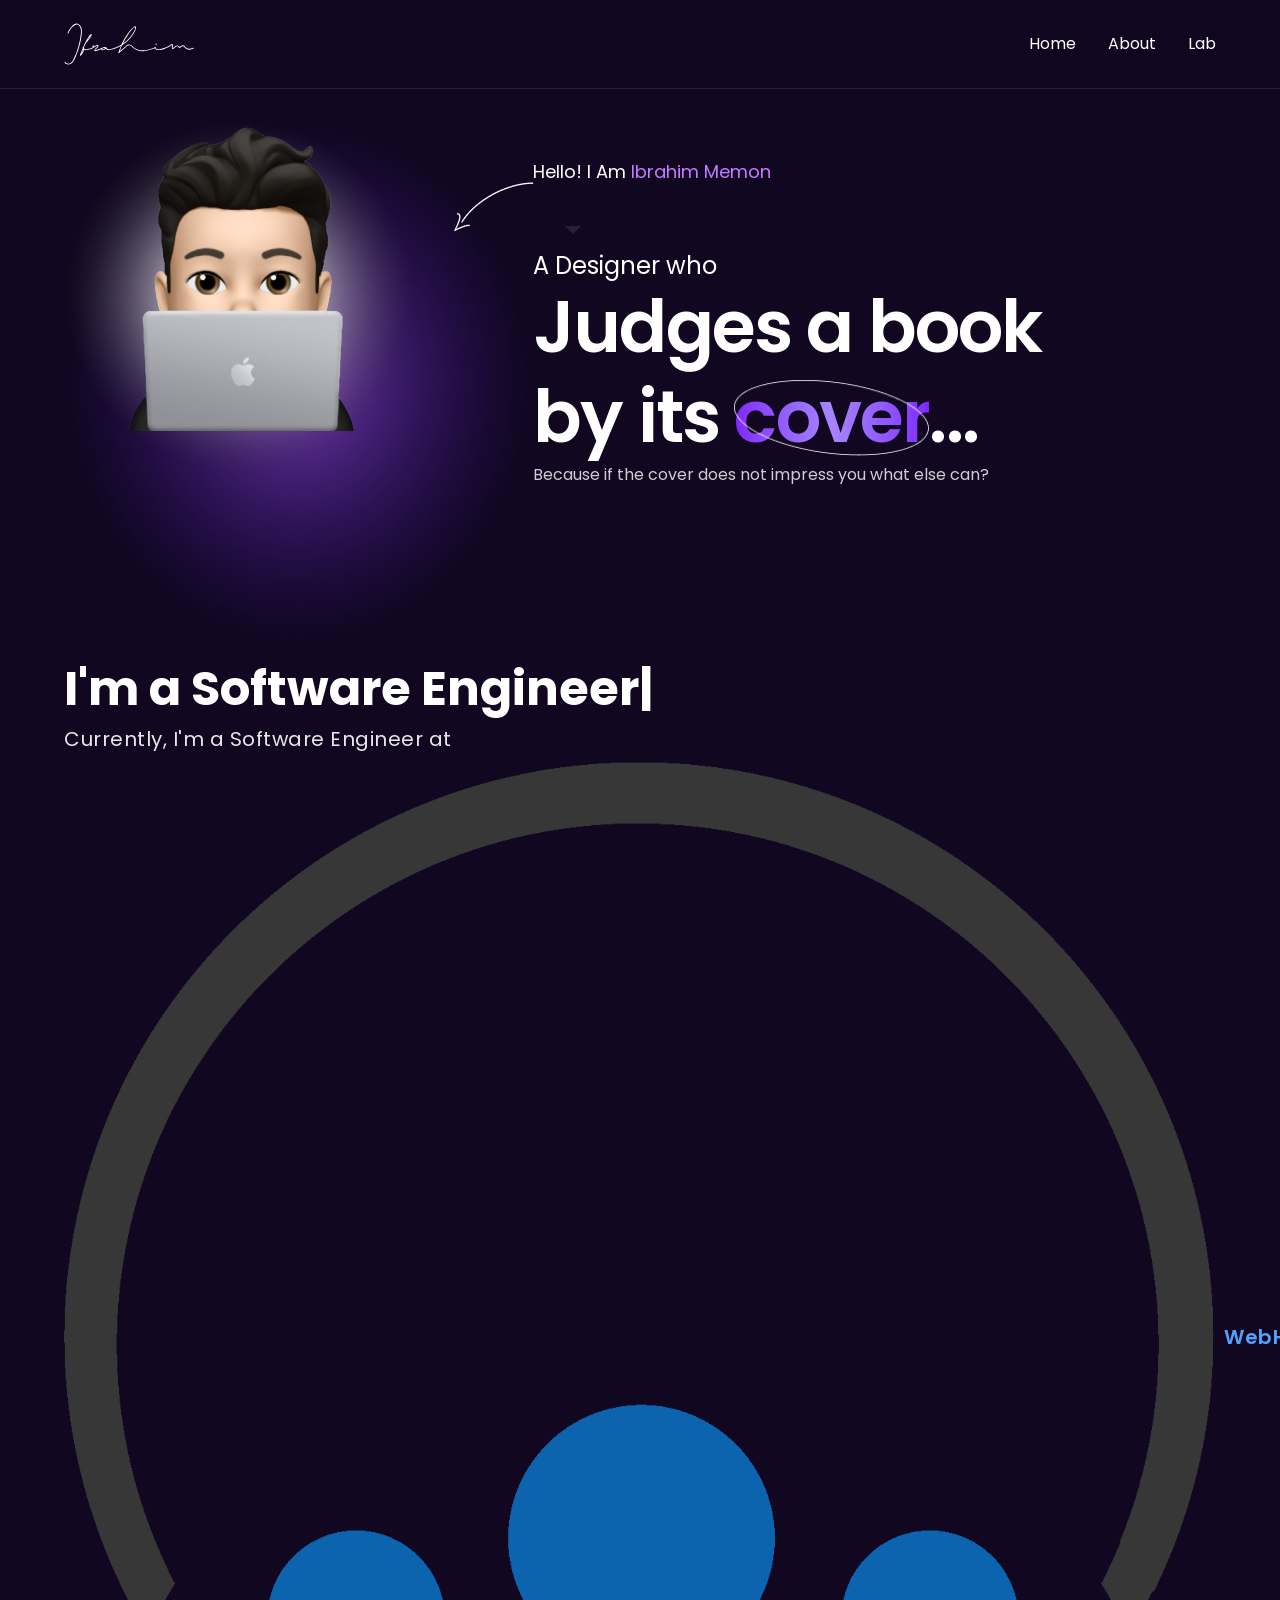
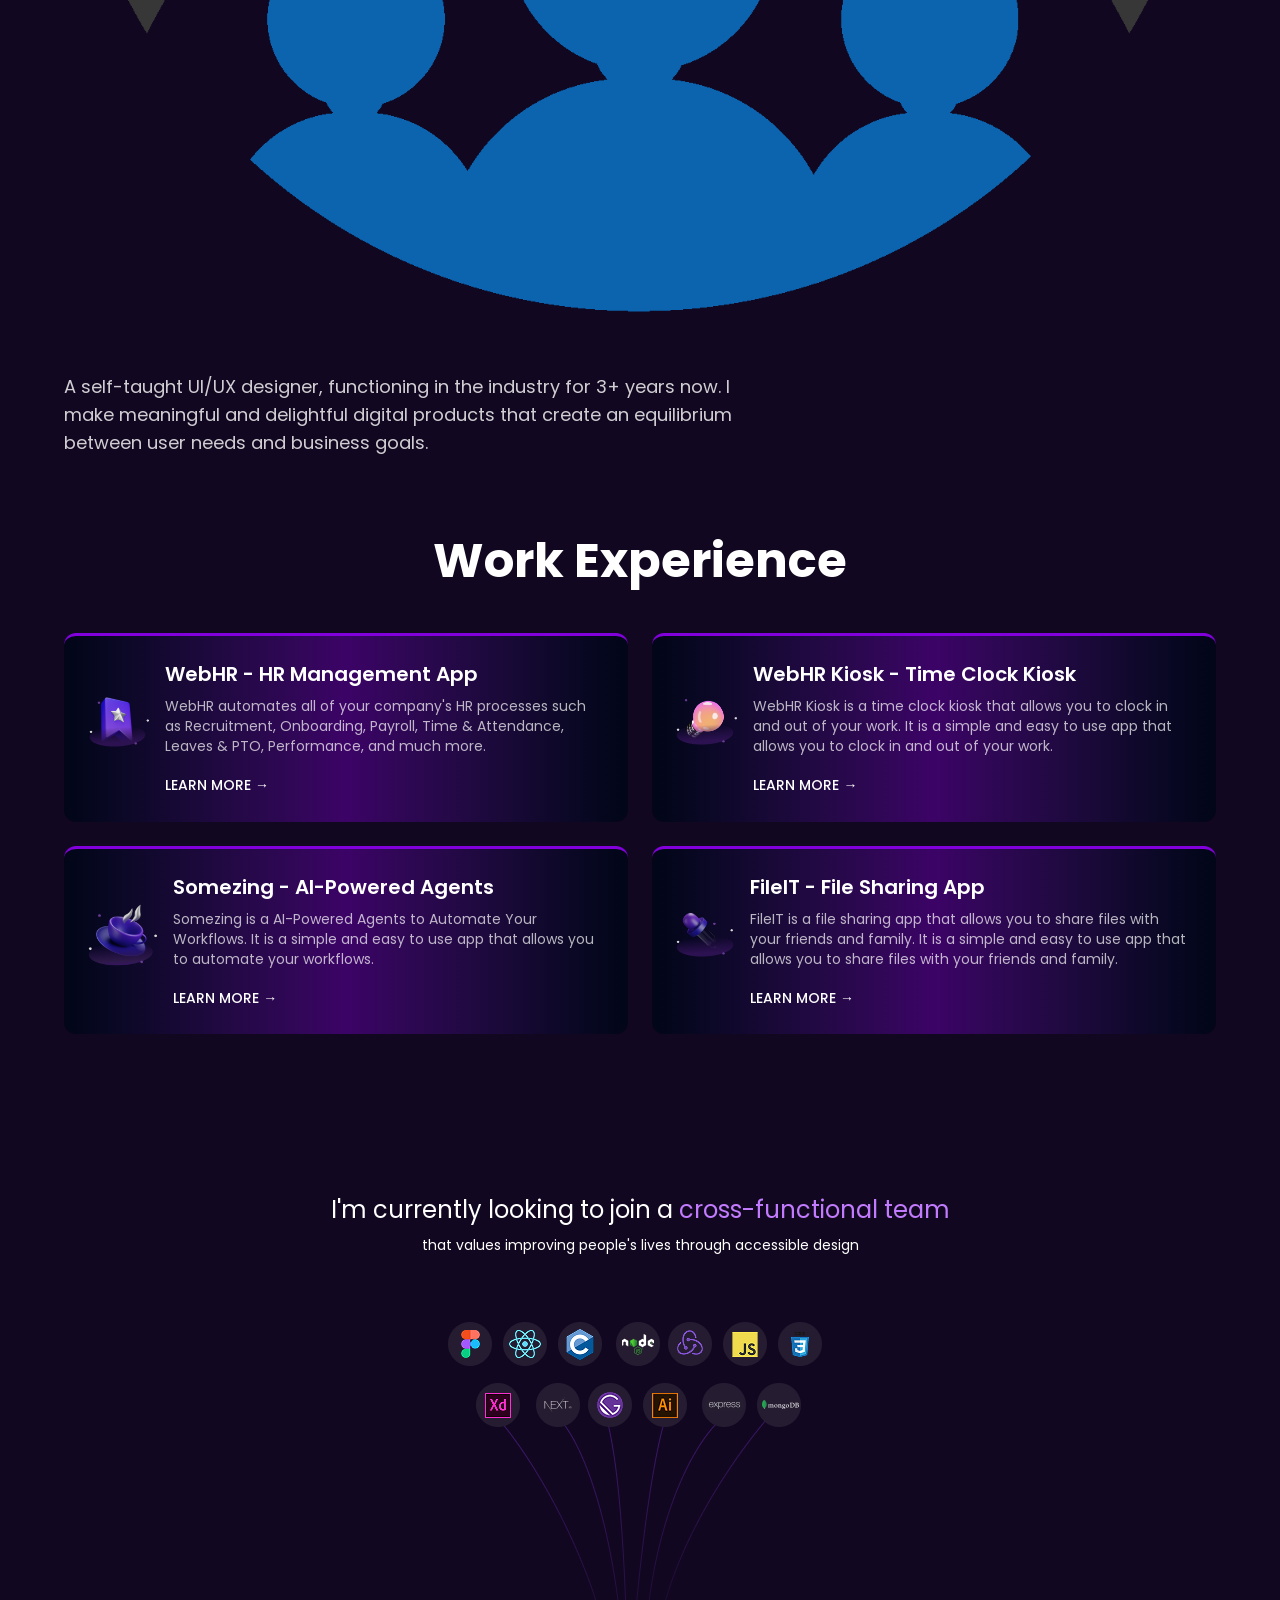
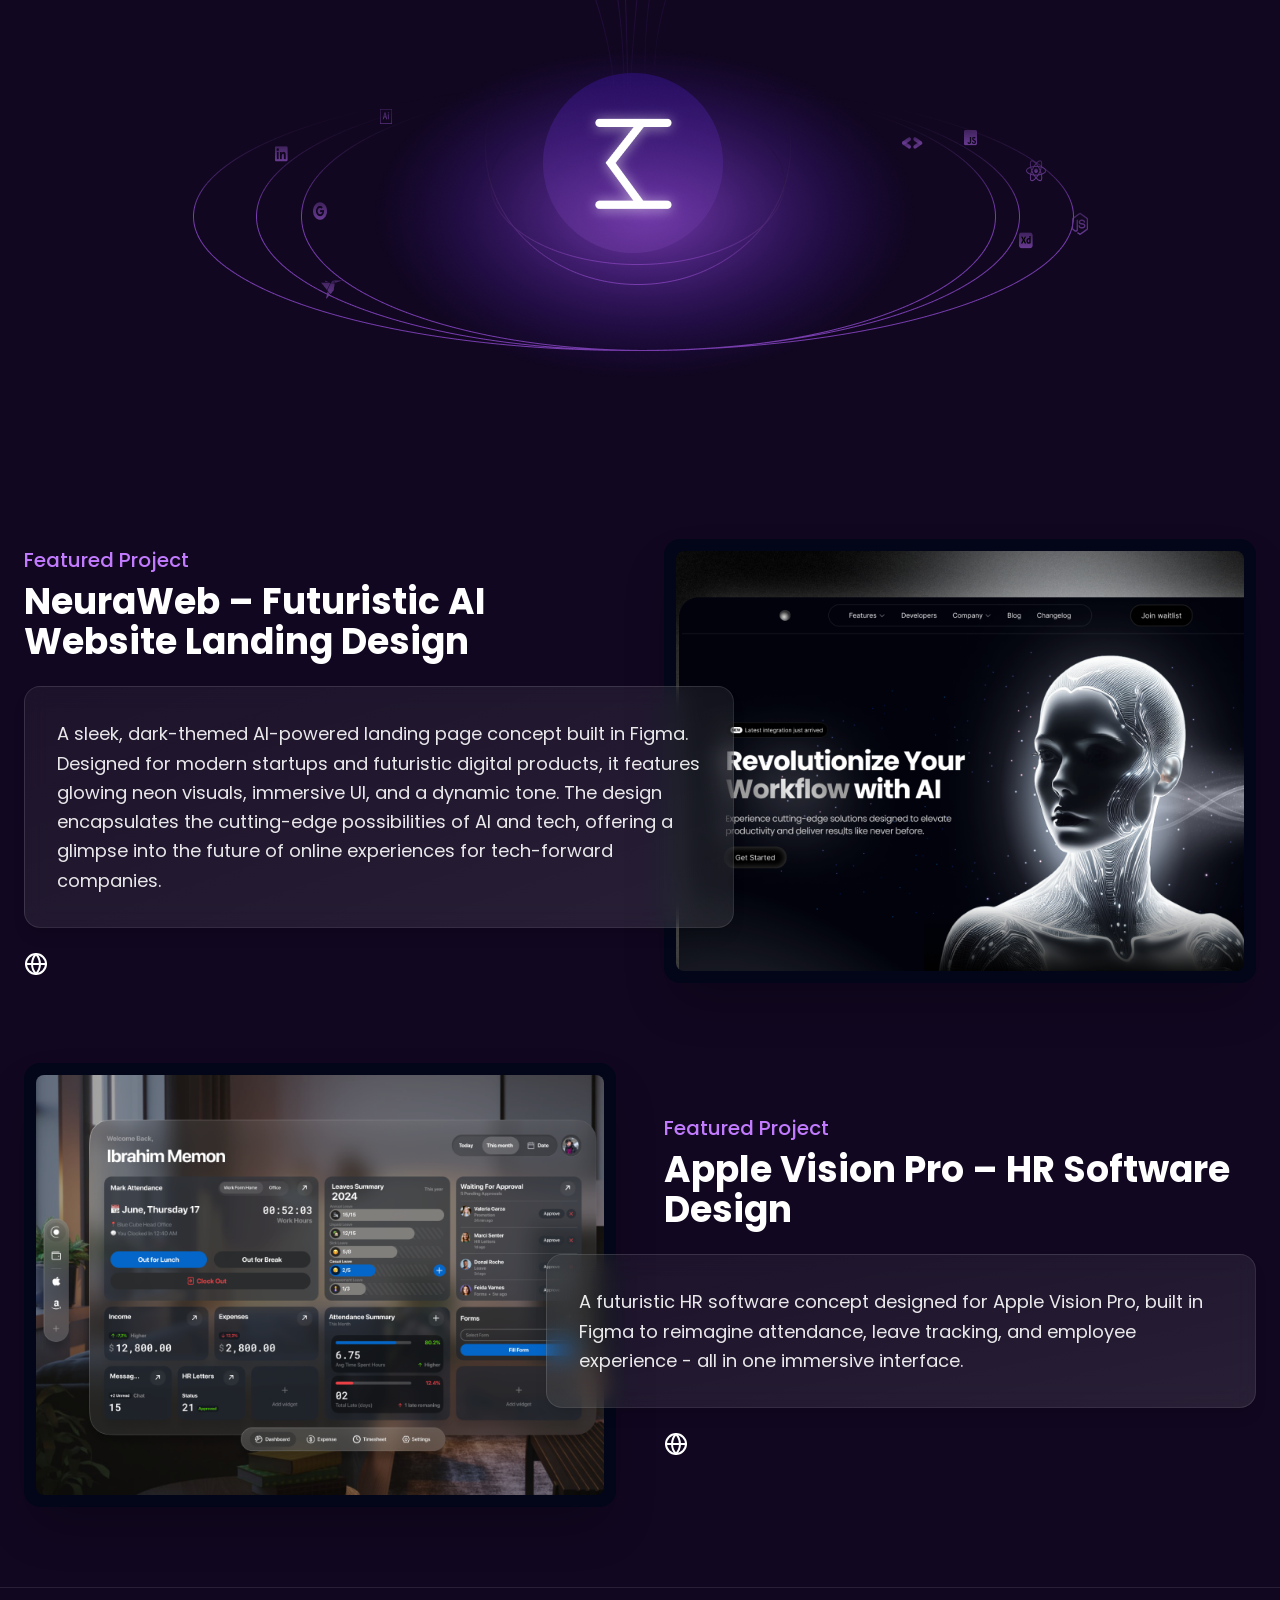
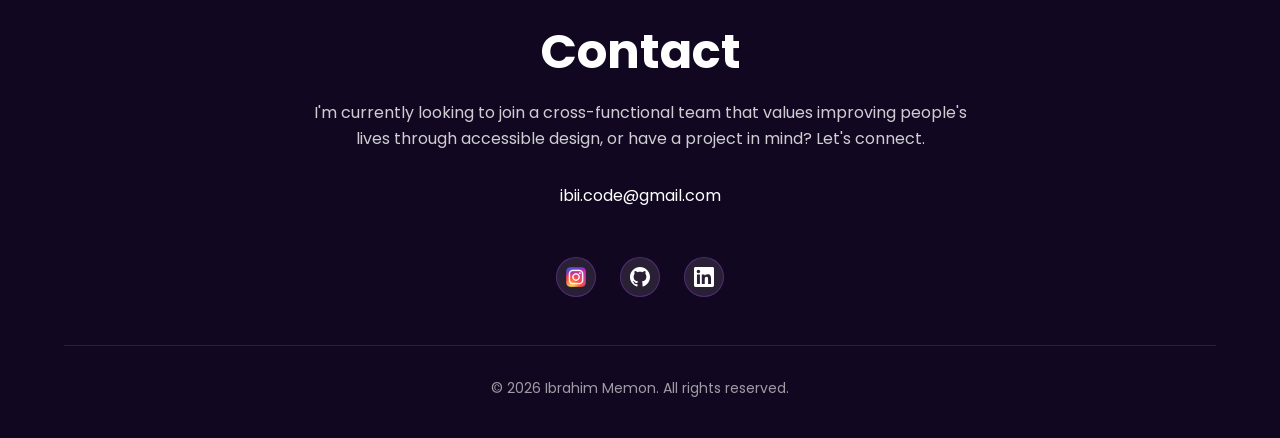
==== commit f710ee43: "Updates" ====
--- a/index.html
+++ b/index.html
@@ -1 +1 @@
-<!DOCTYPE html><!--6hLz7TDuu_cTsQEV2bWEQ--><html lang="en"><head><meta charSet="utf-8"/><meta name="viewport" content="width=device-width, initial-scale=1, maximum-scale=5"/><link rel="preload" href="/_next/static/media/47fe1b7cd6e6ed85-s.p.855a563b.woff2" as="font" crossorigin="" type="font/woff2"/><link rel="preload" href="/_next/static/media/4b766aa38fdaaae3-s.p.6d98c708.woff2" as="font" crossorigin="" type="font/woff2"/><link rel="preload" href="/_next/static/media/829ba4228c966254-s.p.a61bc753.woff2" as="font" crossorigin="" type="font/woff2"/><link rel="preload" href="/_next/static/media/8e6fa89aa22d24ec-s.p.3aec397d.woff2" as="font" crossorigin="" type="font/woff2"/><link rel="preload" href="/_next/static/media/a218039a3287bcfd-s.p.4a23d71b.woff2" as="font" crossorigin="" type="font/woff2"/><link rel="preload" href="/_next/static/media/c875c6f5d3e977ac-s.p.80fc2c9e.woff2" as="font" crossorigin="" type="font/woff2"/><link rel="preload" href="/_next/static/media/e2334d715941921e-s.p.d82a9aff.woff2" as="font" crossorigin="" type="font/woff2"/><link rel="preload" as="image" href="/assets/me.png"/><link rel="preload" as="image" href="/assets/me-glow.png"/><link rel="stylesheet" href="/_next/static/chunks/0966dc07b2594548.css" data-precedence="next"/><link rel="preload" as="script" fetchPriority="low" href="/_next/static/chunks/7a4893ff6fc87fd0.js"/><script src="/_next/static/chunks/14b2dbf0d3141f0c.js" async=""></script><script src="/_next/static/chunks/45c5e593fa6d5a9a.js" async=""></script><script src="/_next/static/chunks/4b5115f20494c15c.js" async=""></script><script src="/_next/static/chunks/3a24e9426385d95f.js" async=""></script><script src="/_next/static/chunks/turbopack-50fcaa60db8455a2.js" async=""></script><script src="/_next/static/chunks/265f19c04ab5fff0.js" async=""></script><script src="/_next/static/chunks/7ead58b1050b8553.js" async=""></script><script src="/_next/static/chunks/351b5a215bed8259.js" async=""></script><script src="/_next/static/chunks/70b99239fd49c90c.js" async=""></script><link rel="canonical" href="https://ibiimemon.com"/><meta name="next-size-adjust" content=""/><title>Ibrahim Memon - Software Engineer &amp; UI/UX Designer</title><meta name="description" content="A self-taught UI/UX designer and Software Engineer at WebHR. Creating meaningful and delightful digital products that balance user needs and business goals. 3+ years of industry experience."/><meta name="author" content="Ibrahim Memon"/><meta name="keywords" content="Ibrahim Memon,Software Engineer,UI/UX Designer,Frontend Developer,React Developer,Next.js Developer,Web Designer,WebHR Engineer,Portfolio"/><meta name="creator" content="Ibrahim Memon"/><meta name="publisher" content="Ibrahim Memon"/><meta name="robots" content="index, follow"/><meta name="googlebot" content="index, follow, max-video-preview:-1, max-image-preview:large, max-snippet:-1"/><meta property="og:title" content="Ibrahim Memon - Software Engineer &amp; UI/UX Designer"/><meta property="og:description" content="A self-taught UI/UX designer and Software Engineer at WebHR. Creating meaningful and delightful digital products."/><meta property="og:url" content="https://ibiimemon.com/"/><meta property="og:site_name" content="Ibrahim Memon Portfolio"/><meta property="og:locale" content="en_US"/><meta property="og:type" content="website"/><meta name="twitter:card" content="summary_large_image"/><meta name="twitter:title" content="Ibrahim Memon - Software Engineer &amp; UI/UX Designer"/><meta name="twitter:description" content="A self-taught UI/UX designer and Software Engineer at WebHR."/><link rel="icon" href="/favicon.ico?favicon.e30d4670.ico" sizes="256x256" type="image/x-icon"/><script src="/_next/static/chunks/a6dad97d9634a72d.js" noModule=""></script></head><body class="poppins_85c0d870-module__Ibmuia__variable font-sans antialiased"><div hidden=""><!--$--><!--/$--></div><main class="min-h-screen bg-[#110720] text-white"><header class="fixed top-0 left-0 right-0 z-50 bg-[#110720]/80 backdrop-blur-sm border-b border-white/10"><nav class="px-6 py-4"><div class="container mx-auto max-w-6xl flex items-center justify-between h-full"><a class="text-2xl font-bold text-white hover:text-purple-400 transition-colors" href="/"><img alt="Logo" loading="lazy" width="100" height="100" decoding="async" data-nimg="1" style="color:transparent;width:auto;height:auto" src="/logo/logo.svg"/></a><ul class="flex items-center gap-8 list-none m-0 p-0"><li class="m-0 p-0"><a class="text-white hover:text-purple-400 transition-colors text-base font-normal" href="#home">Home</a></li><li class="m-0 p-0"><a class="text-white hover:text-purple-400 transition-colors text-base font-normal" href="#about">About</a></li><li class="m-0 p-0"><a class="text-white hover:text-purple-400 transition-colors text-base font-normal" href="#lab">Lab</a></li></ul></div></nav></header><section id="home" class="min-h-screen flex items-center justify-center pt-20 px-6"><div class="container mx-auto max-w-6xl"><div class="flex flex-col lg:flex-row items-center "><div class="flex justify-center lg:justify-end relative w-full lg:w-auto"><div class="relative top-10"><div class="lg:hidden  -top-150 z-10"><div class="relative inline-block "><img alt="Arrow pointer" loading="lazy" width="80" height="80" decoding="async" data-nimg="1" class="absolute top-5 rotate-z-280" style="color:transparent;width:auto;height:auto" src="/assets/arrow.png"/><div class="relative"><p class="text-white text-lg whitespace-nowrap">Hello! I Am<!-- --> <span class="text-purple-400">Ibrahim Memon</span></p></div><div class="absolute -bottom-2 left-1/2 transform -translate-x-1/2 w-0 h-0 border-l-8 border-l-transparent border-r-8 border-r-transparent border-t-8 border-t-white/10"></div></div></div><img alt="Ibrahim Memon - Software Engineer and Designer" width="300" height="300" decoding="async" data-nimg="1" class=" max-w-md absolute" style="color:transparent;width:auto;height:auto" src="/assets/me.png"/><img alt="Ibrahim Memon - Software Engineer and Designer" width="300" height="300" decoding="async" data-nimg="1" class="max-w-md " style="color:transparent;width:auto;height:auto" src="/assets/me-glow.png"/></div></div><div class="flex-1 space-y-6 text-center lg:text-left"><div class="hidden lg:inline-block relative"><img alt="Arrow pointer" loading="lazy" width="100" height="100" decoding="async" data-nimg="1" class="absolute " style="color:transparent;left:-100px;top:-50px;width:auto;height:auto" src="/assets/arrow.png"/><div style="bottom:40px;position:relative"><p class="text-white text-lg">Hello! I Am<!-- --> <span class="text-purple-400">Ibrahim Memon</span></p></div><div class="absolute -bottom-2 left-8 w-0 h-0 border-l-8 border-l-transparent border-r-8 border-r-transparent border-t-8 border-t-white/10"></div></div><div class=""><p class="text-2xl"> A Designer who </p><h1 class="text-5xl tracking-tight lg:text-7xl font-semibold text-white leading-tight">Judges a book<br/> by its<!-- --> <span class="relative inline-block"><img alt="Circle" loading="lazy" width="200" height="200" decoding="async" data-nimg="1" class="absolute mt-2" style="color:transparent" src="/assets/circle.png"/><span class="bg-gradient-to-r from-violet-600 via-violet-400 to-violet-600 bg-clip-text text-transparent">cover</span></span>...</h1><p class="text-md text-white/80">Because if the cover does not impress you what else can?</p></div></div></div><div class="space-y-3 pt-15 text-center lg:text-left"><p class="text-5xl text-white font-bold">I&#x27;m a <span class="animate-pulse">|</span></p><p class="text-lg lg:text-xl text-white/90 tracking-wide flex flex-wrap items-center justify-center lg:justify-start gap-2"><span>Currently, I&#x27;m a Software Engineer at</span><span class="flex items-center gap-2"><img alt="WebHR" loading="lazy" width="20" height="20" decoding="async" data-nimg="1" class="w-5 h-5" style="color:transparent;width:auto;height:auto" src="/assets/webhr.webp"/><span class="text-blue-400 font-semibold">WebHR,</span></span></p><p class="text-lg text-white/80 max-w-2xl mt-15 mx-auto lg:mx-0">A self-taught UI/UX designer, functioning in the industry for 3+ years now. I make meaningful and delightful digital products that create an equilibrium between user needs and business goals.</p></div></div></section><section id="experience" class="py-20 px-6"><div class="container mx-auto max-w-6xl"><h2 class="text-4xl lg:text-5xl font-bold text-white mb-12 text-center">Work Experience</h2><div class="grid grid-cols-1 md:grid-cols-2 gap-6"><div class="bg-gradient-to-r from-slate-950 via-purple-950 to-slate-950  backdrop-blur-sm rounded-xl p-6 border-t-3 border-purple-700 hover:shadow-2xl hover:shadow-purple-900 flex items-center gap-4"><div class="mb-4 "><img alt="WebHR - HR Management App" loading="lazy" width="160" height="160" decoding="async" data-nimg="1" class="object-contain" style="color:transparent" src="/cards/card-1.png"/></div><div><h3 class="text-xl font-semibold text-white mb-2">WebHR - HR Management App</h3><p class="text-white/70 text-sm mb-4">WebHR automates all of your company&#x27;s HR processes such as Recruitment, Onboarding, Payroll, Time &amp; Attendance, Leaves &amp; PTO, Performance, and much more.</p><a target="_blank" rel="noopener noreferrer" class="text-purple-400 hover:text-purple-300 font-medium text-sm transition-colors inline-block" href="https://ibiimemon.com/lab">LEARN MORE →</a></div></div><div class="bg-gradient-to-r from-slate-950 via-purple-950 to-slate-950  backdrop-blur-sm rounded-xl p-6 border-t-3 border-purple-700 hover:shadow-2xl hover:shadow-purple-900 flex items-center gap-4"><div class="mb-4 "><img alt="WebHR Kiosk - Time Clock Kiosk" loading="lazy" width="160" height="160" decoding="async" data-nimg="1" class="object-contain" style="color:transparent" src="/cards/card-2.png"/></div><div><h3 class="text-xl font-semibold text-white mb-2">WebHR Kiosk - Time Clock Kiosk</h3><p class="text-white/70 text-sm mb-4">WebHR Kiosk is a time clock kiosk that allows you to clock in and out of your work. It is a simple and easy to use app that allows you to clock in and out of your work.</p><a target="_blank" rel="noopener noreferrer" class="text-purple-400 hover:text-purple-300 font-medium text-sm transition-colors inline-block" href="https://ibiimemon.com/lab">LEARN MORE →</a></div></div><div class="bg-gradient-to-r from-slate-950 via-purple-950 to-slate-950  backdrop-blur-sm rounded-xl p-6 border-t-3 border-purple-700 hover:shadow-2xl hover:shadow-purple-900 flex items-center gap-4"><div class="mb-4 "><img alt="Somezing - AI-Powered Agents" loading="lazy" width="160" height="160" decoding="async" data-nimg="1" class="object-contain" style="color:transparent" src="/cards/card-3.png"/></div><div><h3 class="text-xl font-semibold text-white mb-2">Somezing - AI-Powered Agents</h3><p class="text-white/70 text-sm mb-4">Somezing is a AI-Powered Agents to Automate Your Workflows. It is a simple and easy to use app that allows you to automate your workflows.</p><a target="_blank" rel="noopener noreferrer" class="text-purple-400 hover:text-purple-300 font-medium text-sm transition-colors inline-block" href="https://ibiimemon.com/lab">LEARN MORE →</a></div></div><div class="bg-gradient-to-r from-slate-950 via-purple-950 to-slate-950  backdrop-blur-sm rounded-xl p-6 border-t-3 border-purple-700 hover:shadow-2xl hover:shadow-purple-900 flex items-center gap-4"><div class="mb-4 "><img alt="FileIT - File Sharing App" loading="lazy" width="160" height="160" decoding="async" data-nimg="1" class="object-contain" style="color:transparent" src="/cards/card-4.png"/></div><div><h3 class="text-xl font-semibold text-white mb-2">FileIT - File Sharing App</h3><p class="text-white/70 text-sm mb-4">FileIT is a file sharing app that allows you to share files with your friends and family. It is a simple and easy to use app that allows you to share files with your friends and family.</p><a target="_blank" rel="noopener noreferrer" class="text-purple-400 hover:text-purple-300 font-medium text-sm transition-colors inline-block" href="https://ibiimemon.com/lab">LEARN MORE →</a></div></div></div></div></section><section id="about" class="py-20 px-6"><div class="container mx-auto max-w-6xl"><div class="text-center mb-16"><p class="text-2xl max-w-6xl mx-auto">I&#x27;m currently looking to join a <span class="text-purple-400">cross-functional team</span><br/> <span class="text-sm">that values improving people&#x27;s lives through accessible design</span></p></div><img alt="Skills" loading="lazy" width="800" height="800" decoding="async" data-nimg="1" class="object-cover mx-auto" style="color:transparent;width:auto;height:auto" src="/assets/illustration.png"/></div></section><section id="lab" class="py-20 px-6"><div class="container mx-auto max-w-7xl"><div class="mb-20 last:mb-0"><div class="relative grid grid-cols-1 lg:grid-cols-2 gap-8 lg:gap-12 items-center "><div class=""><p class="text-purple-400 text-lg lg:text-xl mb-2 font-medium">Featured Project</p><h3 class="text-3xl lg:text-4xl font-bold text-white mb-6">NeuraWeb – Futuristic AI Website Landing Design</h3><div class="relative z-10 mb-6"><div class="bg-gradient-to-br from-white/5 to-white/10 backdrop-blur-md rounded-2xl p-6 lg:p-8 border border-white/10 shadow-lg lg:w-[calc(100%+20%)]"><p class="text-white/90 text-base lg:text-lg leading-relaxed">A sleek, dark-themed AI-powered landing page concept built in Figma. Designed for modern startups and futuristic digital products, it features glowing neon visuals, immersive UI, and a dynamic tone. The design encapsulates the cutting-edge possibilities of AI and tech, offering a glimpse into the future of online experiences for tech-forward companies.</p></div></div><div class="flex gap-4"><a href="https://www.figma.com/community/file/1441377868897233703/ai-website-landing-design" target="_blank" rel="noopener noreferrer" class="text-white hover:text-purple-400 transition-colors duration-200" aria-label="Visit project website"><svg xmlns="http://www.w3.org/2000/svg" viewBox="0 0 24 24" fill="none" stroke="currentColor" stroke-width="2" stroke-linecap="round" stroke-linejoin="round" class="w-6 h-6"><circle cx="12" cy="12" r="10"></circle><line x1="2" y1="12" x2="22" y2="12"></line><path d="M12 2a15.3 15.3 0 0 1 4 10 15.3 15.3 0 0 1-4 10 15.3 15.3 0 0 1-4-10 15.3 15.3 0 0 1 4-10z"></path></svg></a></div></div><div class=""><div class="relative w-full aspect-[4/3] rounded-2xl overflow-hidden bg-slate-950 p-2 lg:p-3 shadow-2xl"><div class="relative w-full h-full rounded-lg overflow-hidden"><img alt="NeuraWeb – Futuristic AI Website Landing Design" loading="lazy" decoding="async" data-nimg="fill" class="object-cover" style="position:absolute;height:100%;width:100%;left:0;top:0;right:0;bottom:0;color:transparent" src="/projects/project-1.png"/></div></div></div></div></div><div class="mb-20 last:mb-0"><div class="relative grid grid-cols-1 lg:grid-cols-2 gap-8 lg:gap-12 items-center lg:grid-flow-dense"><div class="lg:col-start-2"><p class="text-purple-400 text-lg lg:text-xl mb-2 font-medium">Featured Project</p><h3 class="text-3xl lg:text-4xl font-bold text-white mb-6">Apple Vision Pro – HR Software Design</h3><div class="relative z-10 mb-6"><div class="bg-gradient-to-br from-white/5 to-white/10 backdrop-blur-md rounded-2xl p-6 lg:p-8 border border-white/10 shadow-lg lg:ml-[-20%]"><p class="text-white/90 text-base lg:text-lg leading-relaxed">A futuristic HR software concept designed for Apple Vision Pro, built in Figma to reimagine attendance, leave tracking, and employee experience - all in one immersive interface.</p></div></div><div class="flex gap-4"><a href="https://www.figma.com/community/file/1371824014208363481/apple-vision-pro-hr-software-design" target="_blank" rel="noopener noreferrer" class="text-white hover:text-purple-400 transition-colors duration-200" aria-label="Visit project website"><svg xmlns="http://www.w3.org/2000/svg" viewBox="0 0 24 24" fill="none" stroke="currentColor" stroke-width="2" stroke-linecap="round" stroke-linejoin="round" class="w-6 h-6"><circle cx="12" cy="12" r="10"></circle><line x1="2" y1="12" x2="22" y2="12"></line><path d="M12 2a15.3 15.3 0 0 1 4 10 15.3 15.3 0 0 1-4 10 15.3 15.3 0 0 1-4-10 15.3 15.3 0 0 1 4-10z"></path></svg></a></div></div><div class="lg:col-start-1 lg:row-start-1"><div class="relative w-full aspect-[4/3] rounded-2xl overflow-hidden bg-slate-950 p-2 lg:p-3 shadow-2xl"><div class="relative w-full h-full rounded-lg overflow-hidden"><img alt="Apple Vision Pro – HR Software Design" loading="lazy" decoding="async" data-nimg="fill" class="object-cover" style="position:absolute;height:100%;width:100%;left:0;top:0;right:0;bottom:0;color:transparent" src="/projects/project-2.png"/></div></div></div></div></div></div></section><footer id="contact" class="py-10  px-6 border-t border-white/10"><div class="container mx-auto max-w-6xl"><div class="text-center mb-12"><h2 class="text-4xl lg:text-5xl font-bold text-white mb-6">Contact</h2><p class="text-md text-white/80 max-w-2xl mx-auto mb-8">I&#x27;m currently looking to join a cross-functional team that values improving people&#x27;s lives through accessible design, or have a project in mind? Let&#x27;s connect.</p><a href="mailto:ibii.code@gmail.com" class="text-md text-purple-400 hover:text-purple-300 transition-colors">ibii.code@gmail.com</a></div><div class="flex justify-center gap-6 mt-12"><a target="_blank" rel="noopener noreferrer" class="w-10 h-10 flex items-center justify-center rounded-full bg-white/10 hover:bg-white/20 border border-purple-500/30 hover:border-purple-500/50 transition-all" aria-label="Instagram" href="https://www.instagram.com/ibii.memon/"><img alt="Instagram" loading="lazy" width="20" height="20" decoding="async" data-nimg="1" class="w-5 h-5" style="color:transparent" src="/assets/insta.webp"/></a><a target="_blank" rel="noopener noreferrer" class="w-10 h-10 flex items-center justify-center rounded-full bg-white/10 hover:bg-white/20 border border-purple-500/30 hover:border-purple-500/50 transition-all" aria-label="GitHub" href="https://github.com/ibrahimmemonn"><svg class="w-5 h-5 text-white" fill="currentColor" viewBox="0 0 24 24"><path d="M12 0c-6.626 0-12 5.373-12 12 0 5.302 3.438 9.8 8.207 11.387.599.111.793-.261.793-.577v-2.234c-3.338.726-4.033-1.416-4.033-1.416-.546-1.387-1.333-1.756-1.333-1.756-1.089-.745.083-.729.083-.729 1.205.084 1.839 1.237 1.839 1.237 1.07 1.834 2.807 1.304 3.492.997.107-.775.418-1.305.762-1.604-2.665-.305-5.467-1.334-5.467-5.931 0-1.311.469-2.381 1.236-3.221-.124-.303-.535-1.524.117-3.176 0 0 1.008-.322 3.301 1.23.957-.266 1.983-.399 3.003-.404 1.02.005 2.047.138 3.006.404 2.291-1.552 3.297-1.23 3.297-1.23.653 1.653.242 2.874.118 3.176.77.84 1.235 1.911 1.235 3.221 0 4.609-2.807 5.624-5.479 5.921.43.372.823 1.102.823 2.222v3.293c0 .319.192.694.801.576 4.765-1.589 8.199-6.086 8.199-11.386 0-6.627-5.373-12-12-12z"></path></svg></a><a target="_blank" rel="noopener noreferrer" class="w-10 h-10 flex items-center justify-center rounded-full bg-white/10 hover:bg-white/20 border border-purple-500/30 hover:border-purple-500/50 transition-all" aria-label="LinkedIn" href="https://www.linkedin.com/in/ibrahimmemonn/"><svg class="w-5 h-5 text-white" fill="currentColor" viewBox="0 0 24 24"><path d="M20.447 20.452h-3.554v-5.569c0-1.328-.027-3.037-1.852-3.037-1.853 0-2.136 1.445-2.136 2.939v5.667H9.351V9h3.414v1.561h.046c.477-.9 1.637-1.85 3.37-1.85 3.601 0 4.267 2.37 4.267 5.455v6.286zM5.337 7.433c-1.144 0-2.063-.926-2.063-2.065 0-1.138.92-2.063 2.063-2.063 1.14 0 2.064.925 2.064 2.063 0 1.139-.925 2.065-2.064 2.065zm1.782 13.019H3.555V9h3.564v11.452zM22.225 0H1.771C.792 0 0 .774 0 1.729v20.542C0 23.227.792 24 1.771 24h20.451C23.2 24 24 23.227 24 22.271V1.729C24 .774 23.2 0 22.222 0h.003z"></path></svg></a></div><div class="text-center mt-12 pt-8 border-t border-white/10"><p class="text-white/60 text-sm">© <!-- -->2026<!-- --> Ibrahim Memon. All rights reserved.</p></div></div></footer></main><!--$--><!--/$--><!--$!--><template data-dgst="BAILOUT_TO_CLIENT_SIDE_RENDERING"></template><!--/$--><script src="/_next/static/chunks/7a4893ff6fc87fd0.js" id="_R_" async=""></script><script>(self.__next_f=self.__next_f||[]).push([0])</script><script>self.__next_f.push([1,"1:\"$Sreact.fragment\"\n2:I[26994,[\"/_next/static/chunks/265f19c04ab5fff0.js\",\"/_next/static/chunks/7ead58b1050b8553.js\"],\"default\"]\n3:I[38816,[\"/_next/static/chunks/265f19c04ab5fff0.js\",\"/_next/static/chunks/7ead58b1050b8553.js\"],\"default\"]\n4:I[24985,[\"/_next/static/chunks/351b5a215bed8259.js\"],\"Analytics\"]\n5:I[54856,[\"/_next/static/chunks/351b5a215bed8259.js\",\"/_next/static/chunks/265f19c04ab5fff0.js\",\"/_next/static/chunks/70b99239fd49c90c.js\"],\"\"]\n6:I[89877,[\"/_next/static/chunks/351b5a215bed8259.js\",\"/_next/static/chunks/265f19c04ab5fff0.js\",\"/_next/static/chunks/70b99239fd49c90c.js\"],\"Image\"]\n7:I[94362,[\"/_next/static/chunks/351b5a215bed8259.js\",\"/_next/static/chunks/265f19c04ab5fff0.js\",\"/_next/static/chunks/70b99239fd49c90c.js\"],\"default\"]\n13:I[70540,[],\"default\"]\n:HL[\"/_next/static/chunks/0966dc07b2594548.css\",\"style\"]\n:HL[\"/_next/static/media/47fe1b7cd6e6ed85-s.p.855a563b.woff2\",\"font\",{\"crossOrigin\":\"\",\"type\":\"font/woff2\"}]\n:HL[\"/_next/static/media/4b766aa38fdaaae3-s.p.6d98c708.woff2\",\"font\",{\"crossOrigin\":\"\",\"type\":\"font/woff2\"}]\n:HL[\"/_next/static/media/829ba4228c966254-s.p.a61bc753.woff2\",\"font\",{\"crossOrigin\":\"\",\"type\":\"font/woff2\"}]\n:HL[\"/_next/static/media/8e6fa89aa22d24ec-s.p.3aec397d.woff2\",\"font\",{\"crossOrigin\":\"\",\"type\":\"font/woff2\"}]\n:HL[\"/_next/static/media/a218039a3287bcfd-s.p.4a23d71b.woff2\",\"font\",{\"crossOrigin\":\"\",\"type\":\"font/woff2\"}]\n:HL[\"/_next/static/media/c875c6f5d3e977ac-s.p.80fc2c9e.woff2\",\"font\",{\"crossOrigin\":\"\",\"type\":\"font/woff2\"}]\n:HL[\"/_next/static/media/e2334d715941921e-s.p.d82a9aff.woff2\",\"font\",{\"crossOrigin\":\"\",\"type\":\"font/woff2\"}]\n"])</script><script>self.__next_f.push([1,"0:{\"P\":null,\"b\":\"6hLz7TDuu_cTsQEV2bWEQ\",\"c\":[\"\",\"\"],\"q\":\"\",\"i\":false,\"f\":[[[\"\",{\"children\":[\"__PAGE__\",{}]},\"$undefined\",\"$undefined\",true],[[\"$\",\"$1\",\"c\",{\"children\":[[[\"$\",\"link\",\"0\",{\"rel\":\"stylesheet\",\"href\":\"/_next/static/chunks/0966dc07b2594548.css\",\"precedence\":\"next\",\"crossOrigin\":\"$undefined\",\"nonce\":\"$undefined\"}],[\"$\",\"script\",\"script-0\",{\"src\":\"/_next/static/chunks/351b5a215bed8259.js\",\"async\":true,\"nonce\":\"$undefined\"}]],[\"$\",\"html\",null,{\"lang\":\"en\",\"children\":[[\"$\",\"head\",null,{\"children\":[\"$\",\"link\",null,{\"rel\":\"canonical\",\"href\":\"https://ibiimemon.com\"}]}],[\"$\",\"body\",null,{\"className\":\"poppins_85c0d870-module__Ibmuia__variable font-sans antialiased\",\"children\":[[\"$\",\"$L2\",null,{\"parallelRouterKey\":\"children\",\"error\":\"$undefined\",\"errorStyles\":\"$undefined\",\"errorScripts\":\"$undefined\",\"template\":[\"$\",\"$L3\",null,{}],\"templateStyles\":\"$undefined\",\"templateScripts\":\"$undefined\",\"notFound\":[[[\"$\",\"title\",null,{\"children\":\"404: This page could not be found.\"}],[\"$\",\"div\",null,{\"style\":{\"fontFamily\":\"system-ui,\\\"Segoe UI\\\",Roboto,Helvetica,Arial,sans-serif,\\\"Apple Color Emoji\\\",\\\"Segoe UI Emoji\\\"\",\"height\":\"100vh\",\"textAlign\":\"center\",\"display\":\"flex\",\"flexDirection\":\"column\",\"alignItems\":\"center\",\"justifyContent\":\"center\"},\"children\":[\"$\",\"div\",null,{\"children\":[[\"$\",\"style\",null,{\"dangerouslySetInnerHTML\":{\"__html\":\"body{color:#000;background:#fff;margin:0}.next-error-h1{border-right:1px solid rgba(0,0,0,.3)}@media (prefers-color-scheme:dark){body{color:#fff;background:#000}.next-error-h1{border-right:1px solid rgba(255,255,255,.3)}}\"}}],[\"$\",\"h1\",null,{\"className\":\"next-error-h1\",\"style\":{\"display\":\"inline-block\",\"margin\":\"0 20px 0 0\",\"padding\":\"0 23px 0 0\",\"fontSize\":24,\"fontWeight\":500,\"verticalAlign\":\"top\",\"lineHeight\":\"49px\"},\"children\":404}],[\"$\",\"div\",null,{\"style\":{\"display\":\"inline-block\"},\"children\":[\"$\",\"h2\",null,{\"style\":{\"fontSize\":14,\"fontWeight\":400,\"lineHeight\":\"49px\",\"margin\":0},\"children\":\"This page could not be found.\"}]}]]}]}]],[]],\"forbidden\":\"$undefined\",\"unauthorized\":\"$undefined\"}],[\"$\",\"$L4\",null,{}]]}]]}]]}],{\"children\":[[\"$\",\"$1\",\"c\",{\"children\":[[\"$\",\"main\",null,{\"className\":\"min-h-screen bg-[#110720] text-white\",\"children\":[[\"$\",\"header\",null,{\"className\":\"fixed top-0 left-0 right-0 z-50 bg-[#110720]/80 backdrop-blur-sm border-b border-white/10\",\"children\":[\"$\",\"nav\",null,{\"className\":\"px-6 py-4\",\"children\":[\"$\",\"div\",null,{\"className\":\"container mx-auto max-w-6xl flex items-center justify-between h-full\",\"children\":[[\"$\",\"$L5\",null,{\"href\":\"/\",\"className\":\"text-2xl font-bold text-white hover:text-purple-400 transition-colors\",\"children\":[\"$\",\"$L6\",null,{\"src\":\"/logo/logo.svg\",\"alt\":\"Logo\",\"width\":100,\"height\":100,\"style\":{\"width\":\"auto\",\"height\":\"auto\"}}]}],[\"$\",\"ul\",null,{\"className\":\"flex items-center gap-8 list-none m-0 p-0\",\"children\":[[\"$\",\"li\",null,{\"className\":\"m-0 p-0\",\"children\":[\"$\",\"$L5\",null,{\"href\":\"#home\",\"className\":\"text-white hover:text-purple-400 transition-colors text-base font-normal\",\"children\":\"Home\"}]}],[\"$\",\"li\",null,{\"className\":\"m-0 p-0\",\"children\":[\"$\",\"$L5\",null,{\"href\":\"#about\",\"className\":\"text-white hover:text-purple-400 transition-colors text-base font-normal\",\"children\":\"About\"}]}],[\"$\",\"li\",null,{\"className\":\"m-0 p-0\",\"children\":[\"$\",\"$L5\",null,{\"href\":\"#lab\",\"className\":\"text-white hover:text-purple-400 transition-colors text-base font-normal\",\"children\":\"Lab\"}]}]]}]]}]}]}],[\"$\",\"$L7\",null,{}],[\"$\",\"section\",null,{\"id\":\"experience\",\"className\":\"py-20 px-6\",\"children\":[\"$\",\"div\",null,{\"className\":\"container mx-auto max-w-6xl\",\"children\":[[\"$\",\"h2\",null,{\"className\":\"text-4xl lg:text-5xl font-bold text-white mb-12 text-center\",\"children\":\"Work Experience\"}],[\"$\",\"div\",null,{\"className\":\"grid grid-cols-1 md:grid-cols-2 gap-6\",\"children\":[[\"$\",\"div\",\"1\",{\"className\":\"bg-gradient-to-r from-slate-950 via-purple-950 to-slate-950  backdrop-blur-sm rounded-xl p-6 border-t-3 border-purple-700 hover:shadow-2xl hover:shadow-purple-900 flex items-center gap-4\",\"children\":[[\"$\",\"div\",null,{\"className\":\"mb-4 \",\"children\":[\"$\",\"$L6\",null,{\"src\":\"/cards/card-1.png\",\"alt\":\"WebHR - HR Management App\",\"width\":160,\"height\":160,\"className\":\"object-contain\"}]}],[\"$\",\"div\",null,{\"children\":[[\"$\",\"h3\",null,{\"className\":\"text-xl font-semibold text-white mb-2\",\"children\":\"WebHR - HR Management App\"}],[\"$\",\"p\",null,{\"className\":\"text-white/70 text-sm mb-4\",\"children\":\"WebHR automates all of your company's HR processes such as Recruitment, Onboarding, Payroll, Time \u0026 Attendance, Leaves \u0026 PTO, Performance, and much more.\"}],\"$L8\"]}]]}],\"$L9\",\"$La\",\"$Lb\"]}]]}]}],\"$Lc\",\"$Ld\",\"$Le\"]}],[\"$Lf\",\"$L10\"],\"$L11\"]}],{},null,false,false]},null,false,false],\"$L12\",false]],\"m\":\"$undefined\",\"G\":[\"$13\",[]],\"S\":true}\n"])</script><script>self.__next_f.push([1,"18:I[15380,[\"/_next/static/chunks/265f19c04ab5fff0.js\",\"/_next/static/chunks/7ead58b1050b8553.js\"],\"OutletBoundary\"]\n19:\"$Sreact.suspense\"\n1b:I[15380,[\"/_next/static/chunks/265f19c04ab5fff0.js\",\"/_next/static/chunks/7ead58b1050b8553.js\"],\"ViewportBoundary\"]\n1d:I[15380,[\"/_next/static/chunks/265f19c04ab5fff0.js\",\"/_next/static/chunks/7ead58b1050b8553.js\"],\"MetadataBoundary\"]\n8:[\"$\",\"$L5\",null,{\"href\":\"https://ibiimemon.com/lab\",\"target\":\"_blank\",\"rel\":\"noopener noreferrer\",\"className\":\"text-purple-400 hover:text-purple-300 font-medium text-sm transition-colors inline-block\",\"children\":\"LEARN MORE →\"}]\n9:[\"$\",\"div\",\"2\",{\"className\":\"bg-gradient-to-r from-slate-950 via-purple-950 to-slate-950  backdrop-blur-sm rounded-xl p-6 border-t-3 border-purple-700 hover:shadow-2xl hover:shadow-purple-900 flex items-center gap-4\",\"children\":[[\"$\",\"div\",null,{\"className\":\"mb-4 \",\"children\":[\"$\",\"$L6\",null,{\"src\":\"/cards/card-2.png\",\"alt\":\"WebHR Kiosk - Time Clock Kiosk\",\"width\":160,\"height\":160,\"className\":\"object-contain\"}]}],[\"$\",\"div\",null,{\"children\":[[\"$\",\"h3\",null,{\"className\":\"text-xl font-semibold text-white mb-2\",\"children\":\"WebHR Kiosk - Time Clock Kiosk\"}],[\"$\",\"p\",null,{\"className\":\"text-white/70 text-sm mb-4\",\"children\":\"WebHR Kiosk is a time clock kiosk that allows you to clock in and out of your work. It is a simple and easy to use app that allows you to clock in and out of your work.\"}],[\"$\",\"$L5\",null,{\"href\":\"https://ibiimemon.com/lab\",\"target\":\"_blank\",\"rel\":\"noopener noreferrer\",\"className\":\"text-purple-400 hover:text-purple-300 font-medium text-sm transition-colors inline-block\",\"children\":\"LEARN MORE →\"}]]}]]}]\na:[\"$\",\"div\",\"3\",{\"className\":\"bg-gradient-to-r from-slate-950 via-purple-950 to-slate-950  backdrop-blur-sm rounded-xl p-6 border-t-3 border-purple-700 hover:shadow-2xl hover:shadow-purple-900 flex items-center gap-4\",\"children\":[[\"$\",\"div\",null,{\"className\":\"mb-4 \",\"children\":[\"$\",\"$L6\",null,{\"src\":\"/cards/card-3.png\",\"alt\":\"Somezing - AI-Powered Agents\",\"width\":160,\"height\":160,\"className\":\"object-contain\"}]}],[\"$\",\"div\",null,{\"children\":[[\"$\",\"h3\",null,{\"className\":\"text-xl font-semibold text-white mb-2\",\"children\":\"Somezing - AI-Powered Agents\"}],[\"$\",\"p\",null,{\"className\":\"text-white/70 text-sm mb-4\",\"children\":\"Somezing is a AI-Powered Agents to Automate Your Workflows. It is a simple and easy to use app that allows you to automate your workflows.\"}],[\"$\",\"$L5\",null,{\"href\":\"https://ibiimemon.com/lab\",\"target\":\"_blank\",\"rel\":\"noopener noreferrer\",\"className\":\"text-purple-400 hover:text-purple-300 font-medium text-sm transition-colors inline-block\",\"children\":\"LEARN MORE →\"}]]}]]}]\nb:[\"$\",\"div\",\"4\",{\"className\":\"bg-gradient-to-r from-slate-950 via-purple-950 to-slate-950  backdrop-blur-sm rounded-xl p-6 border-t-3 border-purple-700 hover:shadow-2xl hover:shadow-purple-900 flex items-center gap-4\",\"children\":[[\"$\",\"div\",null,{\"className\":\"mb-4 \",\"children\":[\"$\",\"$L6\",null,{\"src\":\"/cards/card-4.png\",\"alt\":\"FileIT - File Sharing App\",\"width\":160,\"height\":160,\"className\":\"object-contain\"}]}],[\"$\",\"div\",null,{\"children\":[[\"$\",\"h3\",null,{\"className\":\"text-xl font-semibold text-white mb-2\",\"children\":\"FileIT - File Sharing App\"}],[\"$\",\"p\",null,{\"className\":\"text-white/70 text-sm mb-4\",\"children\":\"FileIT is a file sharing app that allows you to share files with your friends and family. It is a simple and easy to use app that allows you to share files with your friends and family.\"}],[\"$\",\"$L5\",null,{\"href\":\"https://ibiimemon.com/lab\",\"target\":\"_blank\",\"rel\":\"noopener noreferrer\",\"className\":\"text-purple-400 hover:text-purple-300 font-medium text-sm transition-colors inline-block\",\"children\":\"LEARN MORE →\"}]]}]]}]\nc:[\"$\",\"section\",null,{\"id\":\"about\",\"className\":\"py-20 px-6\",\"children\":[\"$\",\"div\",null,{\"className\":\"container mx-auto max-w-6xl\",\"children\":[[\"$\",\"div\",null,{\"className\":\"text-center mb-16\",\"children\":[\"$\",\"p\",null,{\"className\":\"text-2xl max-w-6xl mx-auto\",\"children\":[\"I'm currently looking to join a \",[\"$\",\"span\",null,{\"className\":\"text-purple-400\",\"children\":\"cross-functional team\"}],[\"$\","])</script><script>self.__next_f.push([1,"\"br\",null,{}],\" \",[\"$\",\"span\",null,{\"className\":\"text-sm\",\"children\":\"that values improving people's lives through accessible design\"}]]}]}],[\"$\",\"$L6\",null,{\"src\":\"/assets/illustration.png\",\"alt\":\"Skills\",\"width\":800,\"height\":800,\"className\":\"object-cover mx-auto\",\"style\":{\"width\":\"auto\",\"height\":\"auto\"}}]]}]}]\n"])</script><script>self.__next_f.push([1,"d:[\"$\",\"section\",null,{\"id\":\"lab\",\"className\":\"py-20 px-6\",\"children\":[\"$\",\"div\",null,{\"className\":\"container mx-auto max-w-7xl\",\"children\":[[\"$\",\"div\",\"1\",{\"className\":\"mb-20 last:mb-0\",\"children\":[\"$\",\"div\",null,{\"className\":\"relative grid grid-cols-1 lg:grid-cols-2 gap-8 lg:gap-12 items-center \",\"children\":[[\"$\",\"div\",null,{\"className\":\"\",\"children\":[[\"$\",\"p\",null,{\"className\":\"text-purple-400 text-lg lg:text-xl mb-2 font-medium\",\"children\":\"Featured Project\"}],[\"$\",\"h3\",null,{\"className\":\"text-3xl lg:text-4xl font-bold text-white mb-6\",\"children\":\"NeuraWeb – Futuristic AI Website Landing Design\"}],[\"$\",\"div\",null,{\"className\":\"relative z-10 mb-6\",\"children\":[\"$\",\"div\",null,{\"className\":\"bg-gradient-to-br from-white/5 to-white/10 backdrop-blur-md rounded-2xl p-6 lg:p-8 border border-white/10 shadow-lg lg:w-[calc(100%+20%)]\",\"children\":[\"$\",\"p\",null,{\"className\":\"text-white/90 text-base lg:text-lg leading-relaxed\",\"children\":\"A sleek, dark-themed AI-powered landing page concept built in Figma. Designed for modern startups and futuristic digital products, it features glowing neon visuals, immersive UI, and a dynamic tone. The design encapsulates the cutting-edge possibilities of AI and tech, offering a glimpse into the future of online experiences for tech-forward companies.\"}]}]}],[\"$\",\"div\",null,{\"className\":\"flex gap-4\",\"children\":[\"$\",\"a\",null,{\"href\":\"https://www.figma.com/community/file/1441377868897233703/ai-website-landing-design\",\"target\":\"_blank\",\"rel\":\"noopener noreferrer\",\"className\":\"text-white hover:text-purple-400 transition-colors duration-200\",\"aria-label\":\"Visit project website\",\"children\":[\"$\",\"svg\",null,{\"xmlns\":\"http://www.w3.org/2000/svg\",\"viewBox\":\"0 0 24 24\",\"fill\":\"none\",\"stroke\":\"currentColor\",\"strokeWidth\":\"2\",\"strokeLinecap\":\"round\",\"strokeLinejoin\":\"round\",\"className\":\"w-6 h-6\",\"children\":[[\"$\",\"circle\",null,{\"cx\":\"12\",\"cy\":\"12\",\"r\":\"10\"}],[\"$\",\"line\",null,{\"x1\":\"2\",\"y1\":\"12\",\"x2\":\"22\",\"y2\":\"12\"}],[\"$\",\"path\",null,{\"d\":\"M12 2a15.3 15.3 0 0 1 4 10 15.3 15.3 0 0 1-4 10 15.3 15.3 0 0 1-4-10 15.3 15.3 0 0 1 4-10z\"}]]}]}]}]]}],[\"$\",\"div\",null,{\"className\":\"\",\"children\":[\"$\",\"div\",null,{\"className\":\"relative w-full aspect-[4/3] rounded-2xl overflow-hidden bg-slate-950 p-2 lg:p-3 shadow-2xl\",\"children\":[\"$\",\"div\",null,{\"className\":\"relative w-full h-full rounded-lg overflow-hidden\",\"children\":[\"$\",\"$L6\",null,{\"src\":\"/projects/project-1.png\",\"alt\":\"NeuraWeb – Futuristic AI Website Landing Design\",\"fill\":true,\"sizes\":\"(max-width: 1024px) 100vw, 50vw\",\"className\":\"object-cover\"}]}]}]}]]}]}],[\"$\",\"div\",\"2\",{\"className\":\"mb-20 last:mb-0\",\"children\":[\"$\",\"div\",null,{\"className\":\"relative grid grid-cols-1 lg:grid-cols-2 gap-8 lg:gap-12 items-center lg:grid-flow-dense\",\"children\":[[\"$\",\"div\",null,{\"className\":\"lg:col-start-2\",\"children\":[[\"$\",\"p\",null,{\"className\":\"text-purple-400 text-lg lg:text-xl mb-2 font-medium\",\"children\":\"Featured Project\"}],[\"$\",\"h3\",null,{\"className\":\"text-3xl lg:text-4xl font-bold text-white mb-6\",\"children\":\"Apple Vision Pro – HR Software Design\"}],[\"$\",\"div\",null,{\"className\":\"relative z-10 mb-6\",\"children\":[\"$\",\"div\",null,{\"className\":\"bg-gradient-to-br from-white/5 to-white/10 backdrop-blur-md rounded-2xl p-6 lg:p-8 border border-white/10 shadow-lg lg:ml-[-20%]\",\"children\":[\"$\",\"p\",null,{\"className\":\"text-white/90 text-base lg:text-lg leading-relaxed\",\"children\":\"A futuristic HR software concept designed for Apple Vision Pro, built in Figma to reimagine attendance, leave tracking, and employee experience - all in one immersive interface.\"}]}]}],[\"$\",\"div\",null,{\"className\":\"flex gap-4\",\"children\":[\"$\",\"a\",null,{\"href\":\"https://www.figma.com/community/file/1371824014208363481/apple-vision-pro-hr-software-design\",\"target\":\"_blank\",\"rel\":\"noopener noreferrer\",\"className\":\"text-white hover:text-purple-400 transition-colors duration-200\",\"aria-label\":\"Visit project website\",\"children\":[\"$\",\"svg\",null,{\"xmlns\":\"http://www.w3.org/2000/svg\",\"viewBox\":\"0 0 24 24\",\"fill\":\"none\",\"stroke\":\"currentColor\",\"strokeWidth\":\"2\",\"strokeLinecap\":\"round\",\"strokeLinejoin\":\"round\",\"className\":\"w-6 h-6\",\"children\":[\"$L14\",\"$L15\",\"$L16\"]}]}]}]]}],\"$L17\"]}]}]]}]}]\n"])</script><script>self.__next_f.push([1,"e:[\"$\",\"footer\",null,{\"id\":\"contact\",\"className\":\"py-10  px-6 border-t border-white/10\",\"children\":[\"$\",\"div\",null,{\"className\":\"container mx-auto max-w-6xl\",\"children\":[[\"$\",\"div\",null,{\"className\":\"text-center mb-12\",\"children\":[[\"$\",\"h2\",null,{\"className\":\"text-4xl lg:text-5xl font-bold text-white mb-6\",\"children\":\"Contact\"}],[\"$\",\"p\",null,{\"className\":\"text-md text-white/80 max-w-2xl mx-auto mb-8\",\"children\":\"I'm currently looking to join a cross-functional team that values improving people's lives through accessible design, or have a project in mind? Let's connect.\"}],[\"$\",\"a\",null,{\"href\":\"mailto:ibii.code@gmail.com\",\"className\":\"text-md text-purple-400 hover:text-purple-300 transition-colors\",\"children\":\"ibii.code@gmail.com\"}]]}],[\"$\",\"div\",null,{\"className\":\"flex justify-center gap-6 mt-12\",\"children\":[[\"$\",\"$L5\",null,{\"href\":\"https://www.instagram.com/ibii.memon/\",\"target\":\"_blank\",\"rel\":\"noopener noreferrer\",\"className\":\"w-10 h-10 flex items-center justify-center rounded-full bg-white/10 hover:bg-white/20 border border-purple-500/30 hover:border-purple-500/50 transition-all\",\"aria-label\":\"Instagram\",\"children\":[\"$\",\"$L6\",null,{\"src\":\"/assets/insta.webp\",\"alt\":\"Instagram\",\"width\":20,\"height\":20,\"className\":\"w-5 h-5\"}]}],[\"$\",\"$L5\",null,{\"href\":\"https://github.com/ibrahimmemonn\",\"target\":\"_blank\",\"rel\":\"noopener noreferrer\",\"className\":\"w-10 h-10 flex items-center justify-center rounded-full bg-white/10 hover:bg-white/20 border border-purple-500/30 hover:border-purple-500/50 transition-all\",\"aria-label\":\"GitHub\",\"children\":[\"$\",\"svg\",null,{\"className\":\"w-5 h-5 text-white\",\"fill\":\"currentColor\",\"viewBox\":\"0 0 24 24\",\"children\":[\"$\",\"path\",null,{\"d\":\"M12 0c-6.626 0-12 5.373-12 12 0 5.302 3.438 9.8 8.207 11.387.599.111.793-.261.793-.577v-2.234c-3.338.726-4.033-1.416-4.033-1.416-.546-1.387-1.333-1.756-1.333-1.756-1.089-.745.083-.729.083-.729 1.205.084 1.839 1.237 1.839 1.237 1.07 1.834 2.807 1.304 3.492.997.107-.775.418-1.305.762-1.604-2.665-.305-5.467-1.334-5.467-5.931 0-1.311.469-2.381 1.236-3.221-.124-.303-.535-1.524.117-3.176 0 0 1.008-.322 3.301 1.23.957-.266 1.983-.399 3.003-.404 1.02.005 2.047.138 3.006.404 2.291-1.552 3.297-1.23 3.297-1.23.653 1.653.242 2.874.118 3.176.77.84 1.235 1.911 1.235 3.221 0 4.609-2.807 5.624-5.479 5.921.43.372.823 1.102.823 2.222v3.293c0 .319.192.694.801.576 4.765-1.589 8.199-6.086 8.199-11.386 0-6.627-5.373-12-12-12z\"}]}]}],[\"$\",\"$L5\",null,{\"href\":\"https://www.linkedin.com/in/ibrahimmemonn/\",\"target\":\"_blank\",\"rel\":\"noopener noreferrer\",\"className\":\"w-10 h-10 flex items-center justify-center rounded-full bg-white/10 hover:bg-white/20 border border-purple-500/30 hover:border-purple-500/50 transition-all\",\"aria-label\":\"LinkedIn\",\"children\":[\"$\",\"svg\",null,{\"className\":\"w-5 h-5 text-white\",\"fill\":\"currentColor\",\"viewBox\":\"0 0 24 24\",\"children\":[\"$\",\"path\",null,{\"d\":\"M20.447 20.452h-3.554v-5.569c0-1.328-.027-3.037-1.852-3.037-1.853 0-2.136 1.445-2.136 2.939v5.667H9.351V9h3.414v1.561h.046c.477-.9 1.637-1.85 3.37-1.85 3.601 0 4.267 2.37 4.267 5.455v6.286zM5.337 7.433c-1.144 0-2.063-.926-2.063-2.065 0-1.138.92-2.063 2.063-2.063 1.14 0 2.064.925 2.064 2.063 0 1.139-.925 2.065-2.064 2.065zm1.782 13.019H3.555V9h3.564v11.452zM22.225 0H1.771C.792 0 0 .774 0 1.729v20.542C0 23.227.792 24 1.771 24h20.451C23.2 24 24 23.227 24 22.271V1.729C24 .774 23.2 0 22.222 0h.003z\"}]}]}]]}],[\"$\",\"div\",null,{\"className\":\"text-center mt-12 pt-8 border-t border-white/10\",\"children\":[\"$\",\"p\",null,{\"className\":\"text-white/60 text-sm\",\"children\":[\"© \",2026,\" Ibrahim Memon. All rights reserved.\"]}]}]]}]}]\n"])</script><script>self.__next_f.push([1,"f:[\"$\",\"script\",\"script-0\",{\"src\":\"/_next/static/chunks/265f19c04ab5fff0.js\",\"async\":true,\"nonce\":\"$undefined\"}]\n10:[\"$\",\"script\",\"script-1\",{\"src\":\"/_next/static/chunks/70b99239fd49c90c.js\",\"async\":true,\"nonce\":\"$undefined\"}]\n11:[\"$\",\"$L18\",null,{\"children\":[\"$\",\"$19\",null,{\"name\":\"Next.MetadataOutlet\",\"children\":\"$@1a\"}]}]\n12:[\"$\",\"$1\",\"h\",{\"children\":[null,[\"$\",\"$L1b\",null,{\"children\":\"$@1c\"}],[\"$\",\"div\",null,{\"hidden\":true,\"children\":[\"$\",\"$L1d\",null,{\"children\":[\"$\",\"$19\",null,{\"name\":\"Next.Metadata\",\"children\":\"$@1e\"}]}]}],[\"$\",\"meta\",null,{\"name\":\"next-size-adjust\",\"content\":\"\"}]]}]\n"])</script><script>self.__next_f.push([1,"14:[\"$\",\"circle\",null,{\"cx\":\"12\",\"cy\":\"12\",\"r\":\"10\"}]\n15:[\"$\",\"line\",null,{\"x1\":\"2\",\"y1\":\"12\",\"x2\":\"22\",\"y2\":\"12\"}]\n16:[\"$\",\"path\",null,{\"d\":\"M12 2a15.3 15.3 0 0 1 4 10 15.3 15.3 0 0 1-4 10 15.3 15.3 0 0 1-4-10 15.3 15.3 0 0 1 4-10z\"}]\n17:[\"$\",\"div\",null,{\"className\":\"lg:col-start-1 lg:row-start-1\",\"children\":[\"$\",\"div\",null,{\"className\":\"relative w-full aspect-[4/3] rounded-2xl overflow-hidden bg-slate-950 p-2 lg:p-3 shadow-2xl\",\"children\":[\"$\",\"div\",null,{\"className\":\"relative w-full h-full rounded-lg overflow-hidden\",\"children\":[\"$\",\"$L6\",null,{\"src\":\"/projects/project-2.png\",\"alt\":\"Apple Vision Pro – HR Software Design\",\"fill\":true,\"sizes\":\"(max-width: 1024px) 100vw, 50vw\",\"className\":\"object-cover\"}]}]}]}]\n"])</script><script>self.__next_f.push([1,"1c:[[\"$\",\"meta\",\"0\",{\"charSet\":\"utf-8\"}],[\"$\",\"meta\",\"1\",{\"name\":\"viewport\",\"content\":\"width=device-width, initial-scale=1, maximum-scale=5\"}]]\n"])</script><script>self.__next_f.push([1,"1f:I[37079,[\"/_next/static/chunks/265f19c04ab5fff0.js\",\"/_next/static/chunks/7ead58b1050b8553.js\"],\"IconMark\"]\n"])</script><script>self.__next_f.push([1,"1e:[[\"$\",\"title\",\"0\",{\"children\":\"Ibrahim Memon - Software Engineer \u0026 UI/UX Designer\"}],[\"$\",\"meta\",\"1\",{\"name\":\"description\",\"content\":\"A self-taught UI/UX designer and Software Engineer at WebHR. Creating meaningful and delightful digital products that balance user needs and business goals. 3+ years of industry experience.\"}],[\"$\",\"meta\",\"2\",{\"name\":\"author\",\"content\":\"Ibrahim Memon\"}],[\"$\",\"meta\",\"3\",{\"name\":\"keywords\",\"content\":\"Ibrahim Memon,Software Engineer,UI/UX Designer,Frontend Developer,React Developer,Next.js Developer,Web Designer,WebHR Engineer,Portfolio\"}],[\"$\",\"meta\",\"4\",{\"name\":\"creator\",\"content\":\"Ibrahim Memon\"}],[\"$\",\"meta\",\"5\",{\"name\":\"publisher\",\"content\":\"Ibrahim Memon\"}],[\"$\",\"meta\",\"6\",{\"name\":\"robots\",\"content\":\"index, follow\"}],[\"$\",\"meta\",\"7\",{\"name\":\"googlebot\",\"content\":\"index, follow, max-video-preview:-1, max-image-preview:large, max-snippet:-1\"}],[\"$\",\"meta\",\"8\",{\"property\":\"og:title\",\"content\":\"Ibrahim Memon - Software Engineer \u0026 UI/UX Designer\"}],[\"$\",\"meta\",\"9\",{\"property\":\"og:description\",\"content\":\"A self-taught UI/UX designer and Software Engineer at WebHR. Creating meaningful and delightful digital products.\"}],[\"$\",\"meta\",\"10\",{\"property\":\"og:url\",\"content\":\"https://ibiimemon.com/\"}],[\"$\",\"meta\",\"11\",{\"property\":\"og:site_name\",\"content\":\"Ibrahim Memon Portfolio\"}],[\"$\",\"meta\",\"12\",{\"property\":\"og:locale\",\"content\":\"en_US\"}],[\"$\",\"meta\",\"13\",{\"property\":\"og:type\",\"content\":\"website\"}],[\"$\",\"meta\",\"14\",{\"name\":\"twitter:card\",\"content\":\"summary_large_image\"}],[\"$\",\"meta\",\"15\",{\"name\":\"twitter:title\",\"content\":\"Ibrahim Memon - Software Engineer \u0026 UI/UX Designer\"}],[\"$\",\"meta\",\"16\",{\"name\":\"twitter:description\",\"content\":\"A self-taught UI/UX designer and Software Engineer at WebHR.\"}],[\"$\",\"link\",\"17\",{\"rel\":\"icon\",\"href\":\"/favicon.ico?favicon.e30d4670.ico\",\"sizes\":\"256x256\",\"type\":\"image/x-icon\"}],[\"$\",\"$L1f\",\"18\",{}]]\n"])</script><script>self.__next_f.push([1,"1a:null\n"])</script></body></html>+<!DOCTYPE html><!--7_eXRBJu_0abghFCjif9b--><html lang="en"><head><meta charSet="utf-8"/><meta name="viewport" content="width=device-width, initial-scale=1, maximum-scale=5"/><link rel="preload" href="/_next/static/media/47fe1b7cd6e6ed85-s.p.855a563b.woff2" as="font" crossorigin="" type="font/woff2"/><link rel="preload" href="/_next/static/media/4b766aa38fdaaae3-s.p.6d98c708.woff2" as="font" crossorigin="" type="font/woff2"/><link rel="preload" href="/_next/static/media/829ba4228c966254-s.p.a61bc753.woff2" as="font" crossorigin="" type="font/woff2"/><link rel="preload" href="/_next/static/media/8e6fa89aa22d24ec-s.p.3aec397d.woff2" as="font" crossorigin="" type="font/woff2"/><link rel="preload" href="/_next/static/media/a218039a3287bcfd-s.p.4a23d71b.woff2" as="font" crossorigin="" type="font/woff2"/><link rel="preload" href="/_next/static/media/c875c6f5d3e977ac-s.p.80fc2c9e.woff2" as="font" crossorigin="" type="font/woff2"/><link rel="preload" href="/_next/static/media/e2334d715941921e-s.p.d82a9aff.woff2" as="font" crossorigin="" type="font/woff2"/><link rel="preload" as="image" href="/assets/me.png"/><link rel="preload" as="image" href="/assets/me-glow.png"/><link rel="stylesheet" href="/_next/static/chunks/8f2c6c52bd86fa7a.css" data-precedence="next"/><link rel="preload" as="script" fetchPriority="low" href="/_next/static/chunks/7a4893ff6fc87fd0.js"/><script src="/_next/static/chunks/14b2dbf0d3141f0c.js" async=""></script><script src="/_next/static/chunks/45c5e593fa6d5a9a.js" async=""></script><script src="/_next/static/chunks/4b5115f20494c15c.js" async=""></script><script src="/_next/static/chunks/3a24e9426385d95f.js" async=""></script><script src="/_next/static/chunks/turbopack-50fcaa60db8455a2.js" async=""></script><script src="/_next/static/chunks/265f19c04ab5fff0.js" async=""></script><script src="/_next/static/chunks/7ead58b1050b8553.js" async=""></script><script src="/_next/static/chunks/351b5a215bed8259.js" async=""></script><script src="/_next/static/chunks/70b99239fd49c90c.js" async=""></script><link rel="canonical" href="https://ibiimemon.com"/><meta name="next-size-adjust" content=""/><title>Ibrahim Memon - Software Engineer &amp; UI/UX Designer</title><meta name="description" content="A self-taught UI/UX designer and Software Engineer at WebHR. Creating meaningful and delightful digital products that balance user needs and business goals. 3+ years of industry experience."/><meta name="author" content="Ibrahim Memon"/><meta name="keywords" content="Ibrahim Memon,Software Engineer,UI/UX Designer,Frontend Developer,React Developer,Next.js Developer,Web Designer,WebHR Engineer,Portfolio"/><meta name="creator" content="Ibrahim Memon"/><meta name="publisher" content="Ibrahim Memon"/><meta name="robots" content="index, follow"/><meta name="googlebot" content="index, follow, max-video-preview:-1, max-image-preview:large, max-snippet:-1"/><meta property="og:title" content="Ibrahim Memon - Software Engineer &amp; UI/UX Designer"/><meta property="og:description" content="A self-taught UI/UX designer and Software Engineer at WebHR. Creating meaningful and delightful digital products."/><meta property="og:url" content="https://ibiimemon.com/"/><meta property="og:site_name" content="Ibrahim Memon Portfolio"/><meta property="og:locale" content="en_US"/><meta property="og:type" content="website"/><meta name="twitter:card" content="summary_large_image"/><meta name="twitter:title" content="Ibrahim Memon - Software Engineer &amp; UI/UX Designer"/><meta name="twitter:description" content="A self-taught UI/UX designer and Software Engineer at WebHR."/><link rel="icon" href="/favicon.ico?favicon.e30d4670.ico" sizes="256x256" type="image/x-icon"/><script src="/_next/static/chunks/a6dad97d9634a72d.js" noModule=""></script></head><body class="poppins_85c0d870-module__Ibmuia__variable font-sans antialiased"><div hidden=""><!--$--><!--/$--></div><main class="min-h-screen bg-[#110720] text-white"><header class="fixed top-0 left-0 right-0 z-50 bg-[#110720]/80 backdrop-blur-sm border-b border-white/10"><nav class="px-6 py-4"><div class="container mx-auto max-w-6xl flex items-center justify-between h-full"><a class="text-2xl font-bold text-white hover:text-purple-400 transition-colors" href="/"><img alt="Logo" loading="lazy" width="100" height="100" decoding="async" data-nimg="1" style="color:transparent;width:auto;height:auto" src="/logo/logo.svg"/></a><ul class="flex items-center gap-8 list-none m-0 p-0"><li class="m-0 p-0"><a class="text-white hover:text-purple-400 transition-colors text-base font-normal" href="#home">Home</a></li><li class="m-0 p-0"><a class="text-white hover:text-purple-400 transition-colors text-base font-normal" href="#about">About</a></li><li class="m-0 p-0"><a class="text-white hover:text-purple-400 transition-colors text-base font-normal" href="#lab">Lab</a></li></ul></div></nav></header><section id="home" class="min-h-screen flex items-center justify-center pt-20 px-6"><div class="container mx-auto max-w-6xl"><div class="flex flex-col lg:flex-row items-center "><div class="flex justify-center lg:justify-end relative w-full lg:w-auto"><div class="relative top-10"><div class="lg:hidden  -top-150 z-10"><div class="relative inline-block "><img alt="Arrow pointer" loading="lazy" width="80" height="80" decoding="async" data-nimg="1" class="absolute top-5 rotate-z-280" style="color:transparent;width:auto;height:auto" src="/assets/arrow.png"/><div class="relative"><p class="text-white text-lg whitespace-nowrap">Hello! I Am<!-- --> <span class="text-purple-400">Ibrahim Memon</span></p></div><div class="absolute -bottom-2 left-1/2 transform -translate-x-1/2 w-0 h-0 border-l-8 border-l-transparent border-r-8 border-r-transparent border-t-8 border-t-white/10"></div></div></div><img alt="Ibrahim Memon - Software Engineer and Designer" width="300" height="300" decoding="async" data-nimg="1" class=" max-w-md absolute" style="color:transparent;width:auto;height:auto" src="/assets/me.png"/><img alt="Ibrahim Memon - Software Engineer and Designer" width="300" height="300" decoding="async" data-nimg="1" class="max-w-md " style="color:transparent;width:auto;height:auto" src="/assets/me-glow.png"/></div></div><div class="flex-1 space-y-6 text-center lg:text-left"><div class="hidden lg:inline-block relative"><img alt="Arrow pointer" loading="lazy" width="100" height="100" decoding="async" data-nimg="1" class="absolute " style="color:transparent;left:-100px;top:-50px;width:auto;height:auto" src="/assets/arrow.png"/><div style="bottom:40px;position:relative"><p class="text-white text-lg">Hello! I Am<!-- --> <span class="text-purple-400">Ibrahim Memon</span></p></div><div class="absolute -bottom-2 left-8 w-0 h-0 border-l-8 border-l-transparent border-r-8 border-r-transparent border-t-8 border-t-white/10"></div></div><div class=""><p class="text-2xl"> A Designer who </p><h1 class="text-5xl tracking-tight lg:text-7xl font-semibold text-white leading-tight">Judges a book<br/> by its<!-- --> <span class="relative inline-block"><img alt="Circle" loading="lazy" width="200" height="200" decoding="async" data-nimg="1" class="absolute mt-2" style="color:transparent" src="/assets/circle.png"/><span class="bg-gradient-to-r from-violet-600 via-violet-400 to-violet-600 bg-clip-text text-transparent">cover</span></span>...</h1><p class="text-md text-white/80">Because if the cover does not impress you what else can?</p></div></div></div><div class="space-y-3 pt-15 text-center lg:text-left"><p class="text-5xl text-white font-bold">I&#x27;m a <span class="animate-pulse">|</span></p><p class="text-lg lg:text-xl text-white/90 tracking-wide flex flex-wrap items-center justify-center lg:justify-start gap-2"><span>Currently, I&#x27;m a Software Engineer at</span><span class="flex items-center gap-2"><img alt="WebHR" loading="lazy" width="20" height="20" decoding="async" data-nimg="1" class="w-5 h-5" style="color:transparent;width:auto;height:auto" src="/assets/webhr.webp"/><span class="text-blue-400 font-semibold">WebHR,</span></span></p><p class="text-lg text-white/80 max-w-2xl mt-15 mx-auto lg:mx-0">A self-taught UI/UX designer, functioning in the industry for 3+ years now. I make meaningful and delightful digital products that create an equilibrium between user needs and business goals.</p></div></div></section><section id="experience" class="py-20 px-6"><div class="container mx-auto max-w-6xl"><h2 class="text-4xl lg:text-5xl font-bold text-white mb-12 text-center">Work Experience</h2><div class="grid grid-cols-1 md:grid-cols-2 gap-6"><div class="bg-gradient-to-r from-slate-950 via-purple-950 to-slate-950  backdrop-blur-sm rounded-xl p-6 border-t-3 border-purple-700 hover:shadow-2xl hover:shadow-purple-900 flex items-center gap-4"><div class="mb-4 "><img alt="WebHR - HR Management App" loading="lazy" width="160" height="160" decoding="async" data-nimg="1" class="object-contain" style="color:transparent" src="/cards/card-1.png"/></div><div><h3 class="text-xl font-semibold text-white mb-2">WebHR - HR Management App</h3><p class="text-white/70 text-sm mb-4">WebHR automates all of your company&#x27;s HR processes such as Recruitment, Onboarding, Payroll, Time &amp; Attendance, Leaves &amp; PTO, Performance, and much more.</p><a target="_blank" rel="noopener noreferrer" class="text-purple-400 hover:text-purple-300 font-medium text-sm transition-colors inline-block" href="https://ibiimemon.com/lab">LEARN MORE →</a></div></div><div class="bg-gradient-to-r from-slate-950 via-purple-950 to-slate-950  backdrop-blur-sm rounded-xl p-6 border-t-3 border-purple-700 hover:shadow-2xl hover:shadow-purple-900 flex items-center gap-4"><div class="mb-4 "><img alt="WebHR Kiosk - Time Clock Kiosk" loading="lazy" width="160" height="160" decoding="async" data-nimg="1" class="object-contain" style="color:transparent" src="/cards/card-2.png"/></div><div><h3 class="text-xl font-semibold text-white mb-2">WebHR Kiosk - Time Clock Kiosk</h3><p class="text-white/70 text-sm mb-4">WebHR Kiosk is a time clock kiosk that allows you to clock in and out of your work. It is a simple and easy to use app that allows you to clock in and out of your work.</p><a target="_blank" rel="noopener noreferrer" class="text-purple-400 hover:text-purple-300 font-medium text-sm transition-colors inline-block" href="https://ibiimemon.com/lab">LEARN MORE →</a></div></div><div class="bg-gradient-to-r from-slate-950 via-purple-950 to-slate-950  backdrop-blur-sm rounded-xl p-6 border-t-3 border-purple-700 hover:shadow-2xl hover:shadow-purple-900 flex items-center gap-4"><div class="mb-4 "><img alt="Somezing - AI-Powered Agents" loading="lazy" width="160" height="160" decoding="async" data-nimg="1" class="object-contain" style="color:transparent" src="/cards/card-3.png"/></div><div><h3 class="text-xl font-semibold text-white mb-2">Somezing - AI-Powered Agents</h3><p class="text-white/70 text-sm mb-4">Somezing is a AI-Powered Agents to Automate Your Workflows. It is a simple and easy to use app that allows you to automate your workflows.</p><a target="_blank" rel="noopener noreferrer" class="text-purple-400 hover:text-purple-300 font-medium text-sm transition-colors inline-block" href="https://ibiimemon.com/lab">LEARN MORE →</a></div></div><div class="bg-gradient-to-r from-slate-950 via-purple-950 to-slate-950  backdrop-blur-sm rounded-xl p-6 border-t-3 border-purple-700 hover:shadow-2xl hover:shadow-purple-900 flex items-center gap-4"><div class="mb-4 "><img alt="FileIT - File Sharing App" loading="lazy" width="160" height="160" decoding="async" data-nimg="1" class="object-contain" style="color:transparent" src="/cards/card-4.png"/></div><div><h3 class="text-xl font-semibold text-white mb-2">FileIT - File Sharing App</h3><p class="text-white/70 text-sm mb-4">FileIT is a file sharing app that allows you to share files with your friends and family. It is a simple and easy to use app that allows you to share files with your friends and family.</p><a target="_blank" rel="noopener noreferrer" class="text-purple-400 hover:text-purple-300 font-medium text-sm transition-colors inline-block" href="https://ibiimemon.com/lab">LEARN MORE →</a></div></div></div></div></section><section id="about" class="py-20 px-6"><div class="container mx-auto max-w-6xl"><div class="text-center mb-16"><p class="text-2xl max-w-6xl mx-auto">I&#x27;m currently looking to join a <span class="text-purple-400">cross-functional team</span><br/> <span class="text-sm">that values improving people&#x27;s lives through accessible design</span></p></div><img alt="Skills" loading="lazy" width="800" height="800" decoding="async" data-nimg="1" class="object-cover mx-auto" style="color:transparent;width:auto;height:auto" src="/assets/illustration.png"/></div></section><section id="lab" class="py-20 px-6"><div class="container mx-auto max-w-7xl"><div class="mb-20 last:mb-0"><div class="relative grid grid-cols-1 lg:grid-cols-2 gap-8 lg:gap-12 items-center "><div class=""><p class="text-purple-400 text-lg lg:text-xl mb-2 font-medium">Featured Project</p><h3 class="text-3xl lg:text-4xl font-bold text-white mb-6">NeuraWeb – Futuristic AI Website Landing Design</h3><div class="relative z-10 mb-6"><div class="bg-gradient-to-br from-white/5 to-white/10 backdrop-blur-md rounded-2xl p-6 lg:p-8 border border-white/10 shadow-lg lg:w-[calc(100%+20%)]"><p class="text-white/90 text-base lg:text-lg leading-relaxed">A sleek, dark-themed AI-powered landing page concept built in Figma. Designed for modern startups and futuristic digital products, it features glowing neon visuals, immersive UI, and a dynamic tone. The design encapsulates the cutting-edge possibilities of AI and tech, offering a glimpse into the future of online experiences for tech-forward companies.</p></div></div><div class="flex gap-4"><a href="https://www.figma.com/community/file/1441377868897233703/ai-website-landing-design" target="_blank" rel="noopener noreferrer" class="text-white hover:text-purple-400 transition-colors duration-200" aria-label="Visit project website"><svg xmlns="http://www.w3.org/2000/svg" viewBox="0 0 24 24" fill="none" stroke="currentColor" stroke-width="2" stroke-linecap="round" stroke-linejoin="round" class="w-6 h-6"><circle cx="12" cy="12" r="10"></circle><line x1="2" y1="12" x2="22" y2="12"></line><path d="M12 2a15.3 15.3 0 0 1 4 10 15.3 15.3 0 0 1-4 10 15.3 15.3 0 0 1-4-10 15.3 15.3 0 0 1 4-10z"></path></svg></a></div></div><div class=""><div class="relative w-full aspect-[4/3] rounded-2xl overflow-hidden bg-slate-950 p-2 lg:p-3 shadow-2xl"><div class="relative w-full h-full rounded-lg overflow-hidden"><img alt="NeuraWeb – Futuristic AI Website Landing Design" loading="lazy" decoding="async" data-nimg="fill" class="object-cover" style="position:absolute;height:100%;width:100%;left:0;top:0;right:0;bottom:0;color:transparent" src="/projects/project-1.png"/></div></div></div></div></div><div class="mb-20 last:mb-0"><div class="relative grid grid-cols-1 lg:grid-cols-2 gap-8 lg:gap-12 items-center lg:grid-flow-dense"><div class="lg:col-start-2"><p class="text-purple-400 text-lg lg:text-xl mb-2 font-medium">Featured Project</p><h3 class="text-3xl lg:text-4xl font-bold text-white mb-6">Apple Vision Pro – HR Software Design</h3><div class="relative z-10 mb-6"><div class="bg-gradient-to-br from-white/5 to-white/10 backdrop-blur-md rounded-2xl p-6 lg:p-8 border border-white/10 shadow-lg lg:ml-[-20%]"><p class="text-white/90 text-base lg:text-lg leading-relaxed">A futuristic HR software concept designed for Apple Vision Pro, built in Figma to reimagine attendance, leave tracking, and employee experience - all in one immersive interface.</p></div></div><div class="flex gap-4"><a href="https://www.figma.com/community/file/1371824014208363481/apple-vision-pro-hr-software-design" target="_blank" rel="noopener noreferrer" class="text-white hover:text-purple-400 transition-colors duration-200" aria-label="Visit project website"><svg xmlns="http://www.w3.org/2000/svg" viewBox="0 0 24 24" fill="none" stroke="currentColor" stroke-width="2" stroke-linecap="round" stroke-linejoin="round" class="w-6 h-6"><circle cx="12" cy="12" r="10"></circle><line x1="2" y1="12" x2="22" y2="12"></line><path d="M12 2a15.3 15.3 0 0 1 4 10 15.3 15.3 0 0 1-4 10 15.3 15.3 0 0 1-4-10 15.3 15.3 0 0 1 4-10z"></path></svg></a></div></div><div class="lg:col-start-1 lg:row-start-1"><div class="relative w-full aspect-[4/3] rounded-2xl overflow-hidden bg-slate-950 p-2 lg:p-3 shadow-2xl"><div class="relative w-full h-full rounded-lg overflow-hidden"><img alt="Apple Vision Pro – HR Software Design" loading="lazy" decoding="async" data-nimg="fill" class="object-cover" style="position:absolute;height:100%;width:100%;left:0;top:0;right:0;bottom:0;color:transparent" src="/projects/project-2.png"/></div></div></div></div></div></div></section><footer id="contact" class="py-10  px-6 border-t border-white/10"><div class="container mx-auto max-w-6xl"><div class="text-center mb-12"><h2 class="text-4xl lg:text-5xl font-bold text-white mb-6">Contact</h2><p class="text-md text-white/80 max-w-2xl mx-auto mb-8">I&#x27;m currently looking to join a cross-functional team that values improving people&#x27;s lives through accessible design, or have a project in mind? Let&#x27;s connect.</p><a href="mailto:ibii.code@gmail.com" class="text-md text-purple-400 hover:text-purple-300 transition-colors">ibii.code@gmail.com</a></div><div class="flex justify-center gap-6 mt-12"><a target="_blank" rel="noopener noreferrer" class="w-10 h-10 flex items-center justify-center rounded-full bg-white/10 hover:bg-white/20 border border-purple-500/30 hover:border-purple-500/50 transition-all" aria-label="Instagram" href="https://www.instagram.com/ibii.memon/"><img alt="Instagram" loading="lazy" width="20" height="20" decoding="async" data-nimg="1" class="w-5 h-5" style="color:transparent" src="/assets/insta.webp"/></a><a target="_blank" rel="noopener noreferrer" class="w-10 h-10 flex items-center justify-center rounded-full bg-white/10 hover:bg-white/20 border border-purple-500/30 hover:border-purple-500/50 transition-all" aria-label="GitHub" href="https://github.com/ibrahimmemonn"><svg class="w-5 h-5 text-white" fill="currentColor" viewBox="0 0 24 24"><path d="M12 0c-6.626 0-12 5.373-12 12 0 5.302 3.438 9.8 8.207 11.387.599.111.793-.261.793-.577v-2.234c-3.338.726-4.033-1.416-4.033-1.416-.546-1.387-1.333-1.756-1.333-1.756-1.089-.745.083-.729.083-.729 1.205.084 1.839 1.237 1.839 1.237 1.07 1.834 2.807 1.304 3.492.997.107-.775.418-1.305.762-1.604-2.665-.305-5.467-1.334-5.467-5.931 0-1.311.469-2.381 1.236-3.221-.124-.303-.535-1.524.117-3.176 0 0 1.008-.322 3.301 1.23.957-.266 1.983-.399 3.003-.404 1.02.005 2.047.138 3.006.404 2.291-1.552 3.297-1.23 3.297-1.23.653 1.653.242 2.874.118 3.176.77.84 1.235 1.911 1.235 3.221 0 4.609-2.807 5.624-5.479 5.921.43.372.823 1.102.823 2.222v3.293c0 .319.192.694.801.576 4.765-1.589 8.199-6.086 8.199-11.386 0-6.627-5.373-12-12-12z"></path></svg></a><a target="_blank" rel="noopener noreferrer" class="w-10 h-10 flex items-center justify-center rounded-full bg-white/10 hover:bg-white/20 border border-purple-500/30 hover:border-purple-500/50 transition-all" aria-label="LinkedIn" href="https://www.linkedin.com/in/ibrahimmemonn/"><svg class="w-5 h-5 text-white" fill="currentColor" viewBox="0 0 24 24"><path d="M20.447 20.452h-3.554v-5.569c0-1.328-.027-3.037-1.852-3.037-1.853 0-2.136 1.445-2.136 2.939v5.667H9.351V9h3.414v1.561h.046c.477-.9 1.637-1.85 3.37-1.85 3.601 0 4.267 2.37 4.267 5.455v6.286zM5.337 7.433c-1.144 0-2.063-.926-2.063-2.065 0-1.138.92-2.063 2.063-2.063 1.14 0 2.064.925 2.064 2.063 0 1.139-.925 2.065-2.064 2.065zm1.782 13.019H3.555V9h3.564v11.452zM22.225 0H1.771C.792 0 0 .774 0 1.729v20.542C0 23.227.792 24 1.771 24h20.451C23.2 24 24 23.227 24 22.271V1.729C24 .774 23.2 0 22.222 0h.003z"></path></svg></a></div><div class="text-center mt-12 pt-8 border-t border-white/10"><p class="text-white/60 text-sm">© <!-- -->2026<!-- --> Ibrahim Memon. All rights reserved.</p></div></div></footer></main><!--$--><!--/$--><!--$!--><template data-dgst="BAILOUT_TO_CLIENT_SIDE_RENDERING"></template><!--/$--><script src="/_next/static/chunks/7a4893ff6fc87fd0.js" id="_R_" async=""></script><script>(self.__next_f=self.__next_f||[]).push([0])</script><script>self.__next_f.push([1,"1:\"$Sreact.fragment\"\n2:I[26994,[\"/_next/static/chunks/265f19c04ab5fff0.js\",\"/_next/static/chunks/7ead58b1050b8553.js\"],\"default\"]\n3:I[38816,[\"/_next/static/chunks/265f19c04ab5fff0.js\",\"/_next/static/chunks/7ead58b1050b8553.js\"],\"default\"]\n4:I[24985,[\"/_next/static/chunks/351b5a215bed8259.js\"],\"Analytics\"]\n5:I[54856,[\"/_next/static/chunks/351b5a215bed8259.js\",\"/_next/static/chunks/265f19c04ab5fff0.js\",\"/_next/static/chunks/70b99239fd49c90c.js\"],\"\"]\n6:I[89877,[\"/_next/static/chunks/351b5a215bed8259.js\",\"/_next/static/chunks/265f19c04ab5fff0.js\",\"/_next/static/chunks/70b99239fd49c90c.js\"],\"Image\"]\n7:I[94362,[\"/_next/static/chunks/351b5a215bed8259.js\",\"/_next/static/chunks/265f19c04ab5fff0.js\",\"/_next/static/chunks/70b99239fd49c90c.js\"],\"default\"]\n13:I[70540,[],\"default\"]\n:HL[\"/_next/static/chunks/8f2c6c52bd86fa7a.css\",\"style\"]\n:HL[\"/_next/static/media/47fe1b7cd6e6ed85-s.p.855a563b.woff2\",\"font\",{\"crossOrigin\":\"\",\"type\":\"font/woff2\"}]\n:HL[\"/_next/static/media/4b766aa38fdaaae3-s.p.6d98c708.woff2\",\"font\",{\"crossOrigin\":\"\",\"type\":\"font/woff2\"}]\n:HL[\"/_next/static/media/829ba4228c966254-s.p.a61bc753.woff2\",\"font\",{\"crossOrigin\":\"\",\"type\":\"font/woff2\"}]\n:HL[\"/_next/static/media/8e6fa89aa22d24ec-s.p.3aec397d.woff2\",\"font\",{\"crossOrigin\":\"\",\"type\":\"font/woff2\"}]\n:HL[\"/_next/static/media/a218039a3287bcfd-s.p.4a23d71b.woff2\",\"font\",{\"crossOrigin\":\"\",\"type\":\"font/woff2\"}]\n:HL[\"/_next/static/media/c875c6f5d3e977ac-s.p.80fc2c9e.woff2\",\"font\",{\"crossOrigin\":\"\",\"type\":\"font/woff2\"}]\n:HL[\"/_next/static/media/e2334d715941921e-s.p.d82a9aff.woff2\",\"font\",{\"crossOrigin\":\"\",\"type\":\"font/woff2\"}]\n"])</script><script>self.__next_f.push([1,"0:{\"P\":null,\"b\":\"7_eXRBJu_0abghFCjif9b\",\"c\":[\"\",\"\"],\"q\":\"\",\"i\":false,\"f\":[[[\"\",{\"children\":[\"__PAGE__\",{}]},\"$undefined\",\"$undefined\",true],[[\"$\",\"$1\",\"c\",{\"children\":[[[\"$\",\"link\",\"0\",{\"rel\":\"stylesheet\",\"href\":\"/_next/static/chunks/8f2c6c52bd86fa7a.css\",\"precedence\":\"next\",\"crossOrigin\":\"$undefined\",\"nonce\":\"$undefined\"}],[\"$\",\"script\",\"script-0\",{\"src\":\"/_next/static/chunks/351b5a215bed8259.js\",\"async\":true,\"nonce\":\"$undefined\"}]],[\"$\",\"html\",null,{\"lang\":\"en\",\"children\":[[\"$\",\"head\",null,{\"children\":[\"$\",\"link\",null,{\"rel\":\"canonical\",\"href\":\"https://ibiimemon.com\"}]}],[\"$\",\"body\",null,{\"className\":\"poppins_85c0d870-module__Ibmuia__variable font-sans antialiased\",\"children\":[[\"$\",\"$L2\",null,{\"parallelRouterKey\":\"children\",\"error\":\"$undefined\",\"errorStyles\":\"$undefined\",\"errorScripts\":\"$undefined\",\"template\":[\"$\",\"$L3\",null,{}],\"templateStyles\":\"$undefined\",\"templateScripts\":\"$undefined\",\"notFound\":[[[\"$\",\"title\",null,{\"children\":\"404: This page could not be found.\"}],[\"$\",\"div\",null,{\"style\":{\"fontFamily\":\"system-ui,\\\"Segoe UI\\\",Roboto,Helvetica,Arial,sans-serif,\\\"Apple Color Emoji\\\",\\\"Segoe UI Emoji\\\"\",\"height\":\"100vh\",\"textAlign\":\"center\",\"display\":\"flex\",\"flexDirection\":\"column\",\"alignItems\":\"center\",\"justifyContent\":\"center\"},\"children\":[\"$\",\"div\",null,{\"children\":[[\"$\",\"style\",null,{\"dangerouslySetInnerHTML\":{\"__html\":\"body{color:#000;background:#fff;margin:0}.next-error-h1{border-right:1px solid rgba(0,0,0,.3)}@media (prefers-color-scheme:dark){body{color:#fff;background:#000}.next-error-h1{border-right:1px solid rgba(255,255,255,.3)}}\"}}],[\"$\",\"h1\",null,{\"className\":\"next-error-h1\",\"style\":{\"display\":\"inline-block\",\"margin\":\"0 20px 0 0\",\"padding\":\"0 23px 0 0\",\"fontSize\":24,\"fontWeight\":500,\"verticalAlign\":\"top\",\"lineHeight\":\"49px\"},\"children\":404}],[\"$\",\"div\",null,{\"style\":{\"display\":\"inline-block\"},\"children\":[\"$\",\"h2\",null,{\"style\":{\"fontSize\":14,\"fontWeight\":400,\"lineHeight\":\"49px\",\"margin\":0},\"children\":\"This page could not be found.\"}]}]]}]}]],[]],\"forbidden\":\"$undefined\",\"unauthorized\":\"$undefined\"}],[\"$\",\"$L4\",null,{}]]}]]}]]}],{\"children\":[[\"$\",\"$1\",\"c\",{\"children\":[[\"$\",\"main\",null,{\"className\":\"min-h-screen bg-[#110720] text-white\",\"children\":[[\"$\",\"header\",null,{\"className\":\"fixed top-0 left-0 right-0 z-50 bg-[#110720]/80 backdrop-blur-sm border-b border-white/10\",\"children\":[\"$\",\"nav\",null,{\"className\":\"px-6 py-4\",\"children\":[\"$\",\"div\",null,{\"className\":\"container mx-auto max-w-6xl flex items-center justify-between h-full\",\"children\":[[\"$\",\"$L5\",null,{\"href\":\"/\",\"className\":\"text-2xl font-bold text-white hover:text-purple-400 transition-colors\",\"children\":[\"$\",\"$L6\",null,{\"src\":\"/logo/logo.svg\",\"alt\":\"Logo\",\"width\":100,\"height\":100,\"style\":{\"width\":\"auto\",\"height\":\"auto\"}}]}],[\"$\",\"ul\",null,{\"className\":\"flex items-center gap-8 list-none m-0 p-0\",\"children\":[[\"$\",\"li\",null,{\"className\":\"m-0 p-0\",\"children\":[\"$\",\"$L5\",null,{\"href\":\"#home\",\"className\":\"text-white hover:text-purple-400 transition-colors text-base font-normal\",\"children\":\"Home\"}]}],[\"$\",\"li\",null,{\"className\":\"m-0 p-0\",\"children\":[\"$\",\"$L5\",null,{\"href\":\"#about\",\"className\":\"text-white hover:text-purple-400 transition-colors text-base font-normal\",\"children\":\"About\"}]}],[\"$\",\"li\",null,{\"className\":\"m-0 p-0\",\"children\":[\"$\",\"$L5\",null,{\"href\":\"#lab\",\"className\":\"text-white hover:text-purple-400 transition-colors text-base font-normal\",\"children\":\"Lab\"}]}]]}]]}]}]}],[\"$\",\"$L7\",null,{}],[\"$\",\"section\",null,{\"id\":\"experience\",\"className\":\"py-20 px-6\",\"children\":[\"$\",\"div\",null,{\"className\":\"container mx-auto max-w-6xl\",\"children\":[[\"$\",\"h2\",null,{\"className\":\"text-4xl lg:text-5xl font-bold text-white mb-12 text-center\",\"children\":\"Work Experience\"}],[\"$\",\"div\",null,{\"className\":\"grid grid-cols-1 md:grid-cols-2 gap-6\",\"children\":[[\"$\",\"div\",\"1\",{\"className\":\"bg-gradient-to-r from-slate-950 via-purple-950 to-slate-950  backdrop-blur-sm rounded-xl p-6 border-t-3 border-purple-700 hover:shadow-2xl hover:shadow-purple-900 flex items-center gap-4\",\"children\":[[\"$\",\"div\",null,{\"className\":\"mb-4 \",\"children\":[\"$\",\"$L6\",null,{\"src\":\"/cards/card-1.png\",\"alt\":\"WebHR - HR Management App\",\"width\":160,\"height\":160,\"className\":\"object-contain\"}]}],[\"$\",\"div\",null,{\"children\":[[\"$\",\"h3\",null,{\"className\":\"text-xl font-semibold text-white mb-2\",\"children\":\"WebHR - HR Management App\"}],[\"$\",\"p\",null,{\"className\":\"text-white/70 text-sm mb-4\",\"children\":\"WebHR automates all of your company's HR processes such as Recruitment, Onboarding, Payroll, Time \u0026 Attendance, Leaves \u0026 PTO, Performance, and much more.\"}],\"$L8\"]}]]}],\"$L9\",\"$La\",\"$Lb\"]}]]}]}],\"$Lc\",\"$Ld\",\"$Le\"]}],[\"$Lf\",\"$L10\"],\"$L11\"]}],{},null,false,false]},null,false,false],\"$L12\",false]],\"m\":\"$undefined\",\"G\":[\"$13\",[]],\"S\":true}\n"])</script><script>self.__next_f.push([1,"18:I[15380,[\"/_next/static/chunks/265f19c04ab5fff0.js\",\"/_next/static/chunks/7ead58b1050b8553.js\"],\"OutletBoundary\"]\n19:\"$Sreact.suspense\"\n1b:I[15380,[\"/_next/static/chunks/265f19c04ab5fff0.js\",\"/_next/static/chunks/7ead58b1050b8553.js\"],\"ViewportBoundary\"]\n1d:I[15380,[\"/_next/static/chunks/265f19c04ab5fff0.js\",\"/_next/static/chunks/7ead58b1050b8553.js\"],\"MetadataBoundary\"]\n8:[\"$\",\"$L5\",null,{\"href\":\"https://ibiimemon.com/lab\",\"target\":\"_blank\",\"rel\":\"noopener noreferrer\",\"className\":\"text-purple-400 hover:text-purple-300 font-medium text-sm transition-colors inline-block\",\"children\":\"LEARN MORE →\"}]\n9:[\"$\",\"div\",\"2\",{\"className\":\"bg-gradient-to-r from-slate-950 via-purple-950 to-slate-950  backdrop-blur-sm rounded-xl p-6 border-t-3 border-purple-700 hover:shadow-2xl hover:shadow-purple-900 flex items-center gap-4\",\"children\":[[\"$\",\"div\",null,{\"className\":\"mb-4 \",\"children\":[\"$\",\"$L6\",null,{\"src\":\"/cards/card-2.png\",\"alt\":\"WebHR Kiosk - Time Clock Kiosk\",\"width\":160,\"height\":160,\"className\":\"object-contain\"}]}],[\"$\",\"div\",null,{\"children\":[[\"$\",\"h3\",null,{\"className\":\"text-xl font-semibold text-white mb-2\",\"children\":\"WebHR Kiosk - Time Clock Kiosk\"}],[\"$\",\"p\",null,{\"className\":\"text-white/70 text-sm mb-4\",\"children\":\"WebHR Kiosk is a time clock kiosk that allows you to clock in and out of your work. It is a simple and easy to use app that allows you to clock in and out of your work.\"}],[\"$\",\"$L5\",null,{\"href\":\"https://ibiimemon.com/lab\",\"target\":\"_blank\",\"rel\":\"noopener noreferrer\",\"className\":\"text-purple-400 hover:text-purple-300 font-medium text-sm transition-colors inline-block\",\"children\":\"LEARN MORE →\"}]]}]]}]\na:[\"$\",\"div\",\"3\",{\"className\":\"bg-gradient-to-r from-slate-950 via-purple-950 to-slate-950  backdrop-blur-sm rounded-xl p-6 border-t-3 border-purple-700 hover:shadow-2xl hover:shadow-purple-900 flex items-center gap-4\",\"children\":[[\"$\",\"div\",null,{\"className\":\"mb-4 \",\"children\":[\"$\",\"$L6\",null,{\"src\":\"/cards/card-3.png\",\"alt\":\"Somezing - AI-Powered Agents\",\"width\":160,\"height\":160,\"className\":\"object-contain\"}]}],[\"$\",\"div\",null,{\"children\":[[\"$\",\"h3\",null,{\"className\":\"text-xl font-semibold text-white mb-2\",\"children\":\"Somezing - AI-Powered Agents\"}],[\"$\",\"p\",null,{\"className\":\"text-white/70 text-sm mb-4\",\"children\":\"Somezing is a AI-Powered Agents to Automate Your Workflows. It is a simple and easy to use app that allows you to automate your workflows.\"}],[\"$\",\"$L5\",null,{\"href\":\"https://ibiimemon.com/lab\",\"target\":\"_blank\",\"rel\":\"noopener noreferrer\",\"className\":\"text-purple-400 hover:text-purple-300 font-medium text-sm transition-colors inline-block\",\"children\":\"LEARN MORE →\"}]]}]]}]\nb:[\"$\",\"div\",\"4\",{\"className\":\"bg-gradient-to-r from-slate-950 via-purple-950 to-slate-950  backdrop-blur-sm rounded-xl p-6 border-t-3 border-purple-700 hover:shadow-2xl hover:shadow-purple-900 flex items-center gap-4\",\"children\":[[\"$\",\"div\",null,{\"className\":\"mb-4 \",\"children\":[\"$\",\"$L6\",null,{\"src\":\"/cards/card-4.png\",\"alt\":\"FileIT - File Sharing App\",\"width\":160,\"height\":160,\"className\":\"object-contain\"}]}],[\"$\",\"div\",null,{\"children\":[[\"$\",\"h3\",null,{\"className\":\"text-xl font-semibold text-white mb-2\",\"children\":\"FileIT - File Sharing App\"}],[\"$\",\"p\",null,{\"className\":\"text-white/70 text-sm mb-4\",\"children\":\"FileIT is a file sharing app that allows you to share files with your friends and family. It is a simple and easy to use app that allows you to share files with your friends and family.\"}],[\"$\",\"$L5\",null,{\"href\":\"https://ibiimemon.com/lab\",\"target\":\"_blank\",\"rel\":\"noopener noreferrer\",\"className\":\"text-purple-400 hover:text-purple-300 font-medium text-sm transition-colors inline-block\",\"children\":\"LEARN MORE →\"}]]}]]}]\nc:[\"$\",\"section\",null,{\"id\":\"about\",\"className\":\"py-20 px-6\",\"children\":[\"$\",\"div\",null,{\"className\":\"container mx-auto max-w-6xl\",\"children\":[[\"$\",\"div\",null,{\"className\":\"text-center mb-16\",\"children\":[\"$\",\"p\",null,{\"className\":\"text-2xl max-w-6xl mx-auto\",\"children\":[\"I'm currently looking to join a \",[\"$\",\"span\",null,{\"className\":\"text-purple-400\",\"children\":\"cross-functional team\"}],[\"$\","])</script><script>self.__next_f.push([1,"\"br\",null,{}],\" \",[\"$\",\"span\",null,{\"className\":\"text-sm\",\"children\":\"that values improving people's lives through accessible design\"}]]}]}],[\"$\",\"$L6\",null,{\"src\":\"/assets/illustration.png\",\"alt\":\"Skills\",\"width\":800,\"height\":800,\"className\":\"object-cover mx-auto\",\"style\":{\"width\":\"auto\",\"height\":\"auto\"}}]]}]}]\n"])</script><script>self.__next_f.push([1,"d:[\"$\",\"section\",null,{\"id\":\"lab\",\"className\":\"py-20 px-6\",\"children\":[\"$\",\"div\",null,{\"className\":\"container mx-auto max-w-7xl\",\"children\":[[\"$\",\"div\",\"1\",{\"className\":\"mb-20 last:mb-0\",\"children\":[\"$\",\"div\",null,{\"className\":\"relative grid grid-cols-1 lg:grid-cols-2 gap-8 lg:gap-12 items-center \",\"children\":[[\"$\",\"div\",null,{\"className\":\"\",\"children\":[[\"$\",\"p\",null,{\"className\":\"text-purple-400 text-lg lg:text-xl mb-2 font-medium\",\"children\":\"Featured Project\"}],[\"$\",\"h3\",null,{\"className\":\"text-3xl lg:text-4xl font-bold text-white mb-6\",\"children\":\"NeuraWeb – Futuristic AI Website Landing Design\"}],[\"$\",\"div\",null,{\"className\":\"relative z-10 mb-6\",\"children\":[\"$\",\"div\",null,{\"className\":\"bg-gradient-to-br from-white/5 to-white/10 backdrop-blur-md rounded-2xl p-6 lg:p-8 border border-white/10 shadow-lg lg:w-[calc(100%+20%)]\",\"children\":[\"$\",\"p\",null,{\"className\":\"text-white/90 text-base lg:text-lg leading-relaxed\",\"children\":\"A sleek, dark-themed AI-powered landing page concept built in Figma. Designed for modern startups and futuristic digital products, it features glowing neon visuals, immersive UI, and a dynamic tone. The design encapsulates the cutting-edge possibilities of AI and tech, offering a glimpse into the future of online experiences for tech-forward companies.\"}]}]}],[\"$\",\"div\",null,{\"className\":\"flex gap-4\",\"children\":[\"$\",\"a\",null,{\"href\":\"https://www.figma.com/community/file/1441377868897233703/ai-website-landing-design\",\"target\":\"_blank\",\"rel\":\"noopener noreferrer\",\"className\":\"text-white hover:text-purple-400 transition-colors duration-200\",\"aria-label\":\"Visit project website\",\"children\":[\"$\",\"svg\",null,{\"xmlns\":\"http://www.w3.org/2000/svg\",\"viewBox\":\"0 0 24 24\",\"fill\":\"none\",\"stroke\":\"currentColor\",\"strokeWidth\":\"2\",\"strokeLinecap\":\"round\",\"strokeLinejoin\":\"round\",\"className\":\"w-6 h-6\",\"children\":[[\"$\",\"circle\",null,{\"cx\":\"12\",\"cy\":\"12\",\"r\":\"10\"}],[\"$\",\"line\",null,{\"x1\":\"2\",\"y1\":\"12\",\"x2\":\"22\",\"y2\":\"12\"}],[\"$\",\"path\",null,{\"d\":\"M12 2a15.3 15.3 0 0 1 4 10 15.3 15.3 0 0 1-4 10 15.3 15.3 0 0 1-4-10 15.3 15.3 0 0 1 4-10z\"}]]}]}]}]]}],[\"$\",\"div\",null,{\"className\":\"\",\"children\":[\"$\",\"div\",null,{\"className\":\"relative w-full aspect-[4/3] rounded-2xl overflow-hidden bg-slate-950 p-2 lg:p-3 shadow-2xl\",\"children\":[\"$\",\"div\",null,{\"className\":\"relative w-full h-full rounded-lg overflow-hidden\",\"children\":[\"$\",\"$L6\",null,{\"src\":\"/projects/project-1.png\",\"alt\":\"NeuraWeb – Futuristic AI Website Landing Design\",\"fill\":true,\"sizes\":\"(max-width: 1024px) 100vw, 50vw\",\"className\":\"object-cover\"}]}]}]}]]}]}],[\"$\",\"div\",\"2\",{\"className\":\"mb-20 last:mb-0\",\"children\":[\"$\",\"div\",null,{\"className\":\"relative grid grid-cols-1 lg:grid-cols-2 gap-8 lg:gap-12 items-center lg:grid-flow-dense\",\"children\":[[\"$\",\"div\",null,{\"className\":\"lg:col-start-2\",\"children\":[[\"$\",\"p\",null,{\"className\":\"text-purple-400 text-lg lg:text-xl mb-2 font-medium\",\"children\":\"Featured Project\"}],[\"$\",\"h3\",null,{\"className\":\"text-3xl lg:text-4xl font-bold text-white mb-6\",\"children\":\"Apple Vision Pro – HR Software Design\"}],[\"$\",\"div\",null,{\"className\":\"relative z-10 mb-6\",\"children\":[\"$\",\"div\",null,{\"className\":\"bg-gradient-to-br from-white/5 to-white/10 backdrop-blur-md rounded-2xl p-6 lg:p-8 border border-white/10 shadow-lg lg:ml-[-20%]\",\"children\":[\"$\",\"p\",null,{\"className\":\"text-white/90 text-base lg:text-lg leading-relaxed\",\"children\":\"A futuristic HR software concept designed for Apple Vision Pro, built in Figma to reimagine attendance, leave tracking, and employee experience - all in one immersive interface.\"}]}]}],[\"$\",\"div\",null,{\"className\":\"flex gap-4\",\"children\":[\"$\",\"a\",null,{\"href\":\"https://www.figma.com/community/file/1371824014208363481/apple-vision-pro-hr-software-design\",\"target\":\"_blank\",\"rel\":\"noopener noreferrer\",\"className\":\"text-white hover:text-purple-400 transition-colors duration-200\",\"aria-label\":\"Visit project website\",\"children\":[\"$\",\"svg\",null,{\"xmlns\":\"http://www.w3.org/2000/svg\",\"viewBox\":\"0 0 24 24\",\"fill\":\"none\",\"stroke\":\"currentColor\",\"strokeWidth\":\"2\",\"strokeLinecap\":\"round\",\"strokeLinejoin\":\"round\",\"className\":\"w-6 h-6\",\"children\":[\"$L14\",\"$L15\",\"$L16\"]}]}]}]]}],\"$L17\"]}]}]]}]}]\n"])</script><script>self.__next_f.push([1,"e:[\"$\",\"footer\",null,{\"id\":\"contact\",\"className\":\"py-10  px-6 border-t border-white/10\",\"children\":[\"$\",\"div\",null,{\"className\":\"container mx-auto max-w-6xl\",\"children\":[[\"$\",\"div\",null,{\"className\":\"text-center mb-12\",\"children\":[[\"$\",\"h2\",null,{\"className\":\"text-4xl lg:text-5xl font-bold text-white mb-6\",\"children\":\"Contact\"}],[\"$\",\"p\",null,{\"className\":\"text-md text-white/80 max-w-2xl mx-auto mb-8\",\"children\":\"I'm currently looking to join a cross-functional team that values improving people's lives through accessible design, or have a project in mind? Let's connect.\"}],[\"$\",\"a\",null,{\"href\":\"mailto:ibii.code@gmail.com\",\"className\":\"text-md text-purple-400 hover:text-purple-300 transition-colors\",\"children\":\"ibii.code@gmail.com\"}]]}],[\"$\",\"div\",null,{\"className\":\"flex justify-center gap-6 mt-12\",\"children\":[[\"$\",\"$L5\",null,{\"href\":\"https://www.instagram.com/ibii.memon/\",\"target\":\"_blank\",\"rel\":\"noopener noreferrer\",\"className\":\"w-10 h-10 flex items-center justify-center rounded-full bg-white/10 hover:bg-white/20 border border-purple-500/30 hover:border-purple-500/50 transition-all\",\"aria-label\":\"Instagram\",\"children\":[\"$\",\"$L6\",null,{\"src\":\"/assets/insta.webp\",\"alt\":\"Instagram\",\"width\":20,\"height\":20,\"className\":\"w-5 h-5\"}]}],[\"$\",\"$L5\",null,{\"href\":\"https://github.com/ibrahimmemonn\",\"target\":\"_blank\",\"rel\":\"noopener noreferrer\",\"className\":\"w-10 h-10 flex items-center justify-center rounded-full bg-white/10 hover:bg-white/20 border border-purple-500/30 hover:border-purple-500/50 transition-all\",\"aria-label\":\"GitHub\",\"children\":[\"$\",\"svg\",null,{\"className\":\"w-5 h-5 text-white\",\"fill\":\"currentColor\",\"viewBox\":\"0 0 24 24\",\"children\":[\"$\",\"path\",null,{\"d\":\"M12 0c-6.626 0-12 5.373-12 12 0 5.302 3.438 9.8 8.207 11.387.599.111.793-.261.793-.577v-2.234c-3.338.726-4.033-1.416-4.033-1.416-.546-1.387-1.333-1.756-1.333-1.756-1.089-.745.083-.729.083-.729 1.205.084 1.839 1.237 1.839 1.237 1.07 1.834 2.807 1.304 3.492.997.107-.775.418-1.305.762-1.604-2.665-.305-5.467-1.334-5.467-5.931 0-1.311.469-2.381 1.236-3.221-.124-.303-.535-1.524.117-3.176 0 0 1.008-.322 3.301 1.23.957-.266 1.983-.399 3.003-.404 1.02.005 2.047.138 3.006.404 2.291-1.552 3.297-1.23 3.297-1.23.653 1.653.242 2.874.118 3.176.77.84 1.235 1.911 1.235 3.221 0 4.609-2.807 5.624-5.479 5.921.43.372.823 1.102.823 2.222v3.293c0 .319.192.694.801.576 4.765-1.589 8.199-6.086 8.199-11.386 0-6.627-5.373-12-12-12z\"}]}]}],[\"$\",\"$L5\",null,{\"href\":\"https://www.linkedin.com/in/ibrahimmemonn/\",\"target\":\"_blank\",\"rel\":\"noopener noreferrer\",\"className\":\"w-10 h-10 flex items-center justify-center rounded-full bg-white/10 hover:bg-white/20 border border-purple-500/30 hover:border-purple-500/50 transition-all\",\"aria-label\":\"LinkedIn\",\"children\":[\"$\",\"svg\",null,{\"className\":\"w-5 h-5 text-white\",\"fill\":\"currentColor\",\"viewBox\":\"0 0 24 24\",\"children\":[\"$\",\"path\",null,{\"d\":\"M20.447 20.452h-3.554v-5.569c0-1.328-.027-3.037-1.852-3.037-1.853 0-2.136 1.445-2.136 2.939v5.667H9.351V9h3.414v1.561h.046c.477-.9 1.637-1.85 3.37-1.85 3.601 0 4.267 2.37 4.267 5.455v6.286zM5.337 7.433c-1.144 0-2.063-.926-2.063-2.065 0-1.138.92-2.063 2.063-2.063 1.14 0 2.064.925 2.064 2.063 0 1.139-.925 2.065-2.064 2.065zm1.782 13.019H3.555V9h3.564v11.452zM22.225 0H1.771C.792 0 0 .774 0 1.729v20.542C0 23.227.792 24 1.771 24h20.451C23.2 24 24 23.227 24 22.271V1.729C24 .774 23.2 0 22.222 0h.003z\"}]}]}]]}],[\"$\",\"div\",null,{\"className\":\"text-center mt-12 pt-8 border-t border-white/10\",\"children\":[\"$\",\"p\",null,{\"className\":\"text-white/60 text-sm\",\"children\":[\"© \",2026,\" Ibrahim Memon. All rights reserved.\"]}]}]]}]}]\n"])</script><script>self.__next_f.push([1,"f:[\"$\",\"script\",\"script-0\",{\"src\":\"/_next/static/chunks/265f19c04ab5fff0.js\",\"async\":true,\"nonce\":\"$undefined\"}]\n10:[\"$\",\"script\",\"script-1\",{\"src\":\"/_next/static/chunks/70b99239fd49c90c.js\",\"async\":true,\"nonce\":\"$undefined\"}]\n11:[\"$\",\"$L18\",null,{\"children\":[\"$\",\"$19\",null,{\"name\":\"Next.MetadataOutlet\",\"children\":\"$@1a\"}]}]\n12:[\"$\",\"$1\",\"h\",{\"children\":[null,[\"$\",\"$L1b\",null,{\"children\":\"$@1c\"}],[\"$\",\"div\",null,{\"hidden\":true,\"children\":[\"$\",\"$L1d\",null,{\"children\":[\"$\",\"$19\",null,{\"name\":\"Next.Metadata\",\"children\":\"$@1e\"}]}]}],[\"$\",\"meta\",null,{\"name\":\"next-size-adjust\",\"content\":\"\"}]]}]\n"])</script><script>self.__next_f.push([1,"14:[\"$\",\"circle\",null,{\"cx\":\"12\",\"cy\":\"12\",\"r\":\"10\"}]\n15:[\"$\",\"line\",null,{\"x1\":\"2\",\"y1\":\"12\",\"x2\":\"22\",\"y2\":\"12\"}]\n16:[\"$\",\"path\",null,{\"d\":\"M12 2a15.3 15.3 0 0 1 4 10 15.3 15.3 0 0 1-4 10 15.3 15.3 0 0 1-4-10 15.3 15.3 0 0 1 4-10z\"}]\n17:[\"$\",\"div\",null,{\"className\":\"lg:col-start-1 lg:row-start-1\",\"children\":[\"$\",\"div\",null,{\"className\":\"relative w-full aspect-[4/3] rounded-2xl overflow-hidden bg-slate-950 p-2 lg:p-3 shadow-2xl\",\"children\":[\"$\",\"div\",null,{\"className\":\"relative w-full h-full rounded-lg overflow-hidden\",\"children\":[\"$\",\"$L6\",null,{\"src\":\"/projects/project-2.png\",\"alt\":\"Apple Vision Pro – HR Software Design\",\"fill\":true,\"sizes\":\"(max-width: 1024px) 100vw, 50vw\",\"className\":\"object-cover\"}]}]}]}]\n"])</script><script>self.__next_f.push([1,"1c:[[\"$\",\"meta\",\"0\",{\"charSet\":\"utf-8\"}],[\"$\",\"meta\",\"1\",{\"name\":\"viewport\",\"content\":\"width=device-width, initial-scale=1, maximum-scale=5\"}]]\n"])</script><script>self.__next_f.push([1,"1f:I[37079,[\"/_next/static/chunks/265f19c04ab5fff0.js\",\"/_next/static/chunks/7ead58b1050b8553.js\"],\"IconMark\"]\n"])</script><script>self.__next_f.push([1,"1e:[[\"$\",\"title\",\"0\",{\"children\":\"Ibrahim Memon - Software Engineer \u0026 UI/UX Designer\"}],[\"$\",\"meta\",\"1\",{\"name\":\"description\",\"content\":\"A self-taught UI/UX designer and Software Engineer at WebHR. Creating meaningful and delightful digital products that balance user needs and business goals. 3+ years of industry experience.\"}],[\"$\",\"meta\",\"2\",{\"name\":\"author\",\"content\":\"Ibrahim Memon\"}],[\"$\",\"meta\",\"3\",{\"name\":\"keywords\",\"content\":\"Ibrahim Memon,Software Engineer,UI/UX Designer,Frontend Developer,React Developer,Next.js Developer,Web Designer,WebHR Engineer,Portfolio\"}],[\"$\",\"meta\",\"4\",{\"name\":\"creator\",\"content\":\"Ibrahim Memon\"}],[\"$\",\"meta\",\"5\",{\"name\":\"publisher\",\"content\":\"Ibrahim Memon\"}],[\"$\",\"meta\",\"6\",{\"name\":\"robots\",\"content\":\"index, follow\"}],[\"$\",\"meta\",\"7\",{\"name\":\"googlebot\",\"content\":\"index, follow, max-video-preview:-1, max-image-preview:large, max-snippet:-1\"}],[\"$\",\"meta\",\"8\",{\"property\":\"og:title\",\"content\":\"Ibrahim Memon - Software Engineer \u0026 UI/UX Designer\"}],[\"$\",\"meta\",\"9\",{\"property\":\"og:description\",\"content\":\"A self-taught UI/UX designer and Software Engineer at WebHR. Creating meaningful and delightful digital products.\"}],[\"$\",\"meta\",\"10\",{\"property\":\"og:url\",\"content\":\"https://ibiimemon.com/\"}],[\"$\",\"meta\",\"11\",{\"property\":\"og:site_name\",\"content\":\"Ibrahim Memon Portfolio\"}],[\"$\",\"meta\",\"12\",{\"property\":\"og:locale\",\"content\":\"en_US\"}],[\"$\",\"meta\",\"13\",{\"property\":\"og:type\",\"content\":\"website\"}],[\"$\",\"meta\",\"14\",{\"name\":\"twitter:card\",\"content\":\"summary_large_image\"}],[\"$\",\"meta\",\"15\",{\"name\":\"twitter:title\",\"content\":\"Ibrahim Memon - Software Engineer \u0026 UI/UX Designer\"}],[\"$\",\"meta\",\"16\",{\"name\":\"twitter:description\",\"content\":\"A self-taught UI/UX designer and Software Engineer at WebHR.\"}],[\"$\",\"link\",\"17\",{\"rel\":\"icon\",\"href\":\"/favicon.ico?favicon.e30d4670.ico\",\"sizes\":\"256x256\",\"type\":\"image/x-icon\"}],[\"$\",\"$L1f\",\"18\",{}]]\n"])</script><script>self.__next_f.push([1,"1a:null\n"])</script></body></html>
--- a/_next/static/chunks/8f2c6c52bd86fa7a.css
+++ b/_next/static/chunks/8f2c6c52bd86fa7a.css
@@ -0,0 +1,2 @@
+@font-face{font-family:Poppins;font-style:normal;font-weight:300;font-display:swap;src:url(../media/7e832ad540183e91-s.a2f18b1a.woff2)format("woff2");unicode-range:U+900-97F,U+1CD0-1CF9,U+200C-200D,U+20A8,U+20B9,U+20F0,U+25CC,U+A830-A839,U+A8E0-A8FF,U+11B00-11B09}@font-face{font-family:Poppins;font-style:normal;font-weight:300;font-display:swap;src:url(../media/2094fb60fd9c8287-s.3ed55436.woff2)format("woff2");unicode-range:U+100-2BA,U+2BD-2C5,U+2C7-2CC,U+2CE-2D7,U+2DD-2FF,U+304,U+308,U+329,U+1D00-1DBF,U+1E00-1E9F,U+1EF2-1EFF,U+2020,U+20A0-20AB,U+20AD-20C0,U+2113,U+2C60-2C7F,U+A720-A7FF}@font-face{font-family:Poppins;font-style:normal;font-weight:300;font-display:swap;src:url(../media/c875c6f5d3e977ac-s.p.80fc2c9e.woff2)format("woff2");unicode-range:U+??,U+131,U+152-153,U+2BB-2BC,U+2C6,U+2DA,U+2DC,U+304,U+308,U+329,U+2000-206F,U+20AC,U+2122,U+2191,U+2193,U+2212,U+2215,U+FEFF,U+FFFD}@font-face{font-family:Poppins;font-style:normal;font-weight:400;font-display:swap;src:url(../media/41e95f694c5c4549-s.666bad7d.woff2)format("woff2");unicode-range:U+900-97F,U+1CD0-1CF9,U+200C-200D,U+20A8,U+20B9,U+20F0,U+25CC,U+A830-A839,U+A8E0-A8FF,U+11B00-11B09}@font-face{font-family:Poppins;font-style:normal;font-weight:400;font-display:swap;src:url(../media/6c55a692938ebbbc-s.0a77efb4.woff2)format("woff2");unicode-range:U+100-2BA,U+2BD-2C5,U+2C7-2CC,U+2CE-2D7,U+2DD-2FF,U+304,U+308,U+329,U+1D00-1DBF,U+1E00-1E9F,U+1EF2-1EFF,U+2020,U+20A0-20AB,U+20AD-20C0,U+2113,U+2C60-2C7F,U+A720-A7FF}@font-face{font-family:Poppins;font-style:normal;font-weight:400;font-display:swap;src:url(../media/a218039a3287bcfd-s.p.4a23d71b.woff2)format("woff2");unicode-range:U+??,U+131,U+152-153,U+2BB-2BC,U+2C6,U+2DA,U+2DC,U+304,U+308,U+329,U+2000-206F,U+20AC,U+2122,U+2191,U+2193,U+2212,U+2215,U+FEFF,U+FFFD}@font-face{font-family:Poppins;font-style:normal;font-weight:500;font-display:swap;src:url(../media/bdc7e24a509eb931-s.43b0b13e.woff2)format("woff2");unicode-range:U+900-97F,U+1CD0-1CF9,U+200C-200D,U+20A8,U+20B9,U+20F0,U+25CC,U+A830-A839,U+A8E0-A8FF,U+11B00-11B09}@font-face{font-family:Poppins;font-style:normal;font-weight:500;font-display:swap;src:url(../media/0da9c7f357bd9d4d-s.b2288445.woff2)format("woff2");unicode-range:U+100-2BA,U+2BD-2C5,U+2C7-2CC,U+2CE-2D7,U+2DD-2FF,U+304,U+308,U+329,U+1D00-1DBF,U+1E00-1E9F,U+1EF2-1EFF,U+2020,U+20A0-20AB,U+20AD-20C0,U+2113,U+2C60-2C7F,U+A720-A7FF}@font-face{font-family:Poppins;font-style:normal;font-weight:500;font-display:swap;src:url(../media/8e6fa89aa22d24ec-s.p.3aec397d.woff2)format("woff2");unicode-range:U+??,U+131,U+152-153,U+2BB-2BC,U+2C6,U+2DA,U+2DC,U+304,U+308,U+329,U+2000-206F,U+20AC,U+2122,U+2191,U+2193,U+2212,U+2215,U+FEFF,U+FFFD}@font-face{font-family:Poppins;font-style:normal;font-weight:600;font-display:swap;src:url(../media/0a7740363b4d4863-s.95e4158a.woff2)format("woff2");unicode-range:U+900-97F,U+1CD0-1CF9,U+200C-200D,U+20A8,U+20B9,U+20F0,U+25CC,U+A830-A839,U+A8E0-A8FF,U+11B00-11B09}@font-face{font-family:Poppins;font-style:normal;font-weight:600;font-display:swap;src:url(../media/5f9d24ebef5d5292-s.bd593fbe.woff2)format("woff2");unicode-range:U+100-2BA,U+2BD-2C5,U+2C7-2CC,U+2CE-2D7,U+2DD-2FF,U+304,U+308,U+329,U+1D00-1DBF,U+1E00-1E9F,U+1EF2-1EFF,U+2020,U+20A0-20AB,U+20AD-20C0,U+2113,U+2C60-2C7F,U+A720-A7FF}@font-face{font-family:Poppins;font-style:normal;font-weight:600;font-display:swap;src:url(../media/e2334d715941921e-s.p.d82a9aff.woff2)format("woff2");unicode-range:U+??,U+131,U+152-153,U+2BB-2BC,U+2C6,U+2DA,U+2DC,U+304,U+308,U+329,U+2000-206F,U+20AC,U+2122,U+2191,U+2193,U+2212,U+2215,U+FEFF,U+FFFD}@font-face{font-family:Poppins;font-style:normal;font-weight:700;font-display:swap;src:url(../media/b53057dbf91a7acf-s.c55744ae.woff2)format("woff2");unicode-range:U+900-97F,U+1CD0-1CF9,U+200C-200D,U+20A8,U+20B9,U+20F0,U+25CC,U+A830-A839,U+A8E0-A8FF,U+11B00-11B09}@font-face{font-family:Poppins;font-style:normal;font-weight:700;font-display:swap;src:url(../media/798ea22d9983e047-s.b460e02c.woff2)format("woff2");unicode-range:U+100-2BA,U+2BD-2C5,U+2C7-2CC,U+2CE-2D7,U+2DD-2FF,U+304,U+308,U+329,U+1D00-1DBF,U+1E00-1E9F,U+1EF2-1EFF,U+2020,U+20A0-20AB,U+20AD-20C0,U+2113,U+2C60-2C7F,U+A720-A7FF}@font-face{font-family:Poppins;font-style:normal;font-weight:700;font-display:swap;src:url(../media/47fe1b7cd6e6ed85-s.p.855a563b.woff2)format("woff2");unicode-range:U+??,U+131,U+152-153,U+2BB-2BC,U+2C6,U+2DA,U+2DC,U+304,U+308,U+329,U+2000-206F,U+20AC,U+2122,U+2191,U+2193,U+2212,U+2215,U+FEFF,U+FFFD}@font-face{font-family:Poppins;font-style:normal;font-weight:800;font-display:swap;src:url(../media/99ce71e74c11bc20-s.1db2973a.woff2)format("woff2");unicode-range:U+900-97F,U+1CD0-1CF9,U+200C-200D,U+20A8,U+20B9,U+20F0,U+25CC,U+A830-A839,U+A8E0-A8FF,U+11B00-11B09}@font-face{font-family:Poppins;font-style:normal;font-weight:800;font-display:swap;src:url(../media/8cf1ea7b03cdeb83-s.da3cbacd.woff2)format("woff2");unicode-range:U+100-2BA,U+2BD-2C5,U+2C7-2CC,U+2CE-2D7,U+2DD-2FF,U+304,U+308,U+329,U+1D00-1DBF,U+1E00-1E9F,U+1EF2-1EFF,U+2020,U+20A0-20AB,U+20AD-20C0,U+2113,U+2C60-2C7F,U+A720-A7FF}@font-face{font-family:Poppins;font-style:normal;font-weight:800;font-display:swap;src:url(../media/829ba4228c966254-s.p.a61bc753.woff2)format("woff2");unicode-range:U+??,U+131,U+152-153,U+2BB-2BC,U+2C6,U+2DA,U+2DC,U+304,U+308,U+329,U+2000-206F,U+20AC,U+2122,U+2191,U+2193,U+2212,U+2215,U+FEFF,U+FFFD}@font-face{font-family:Poppins;font-style:normal;font-weight:900;font-display:swap;src:url(../media/4ae8e3010ce79e6a-s.21a1a3c2.woff2)format("woff2");unicode-range:U+900-97F,U+1CD0-1CF9,U+200C-200D,U+20A8,U+20B9,U+20F0,U+25CC,U+A830-A839,U+A8E0-A8FF,U+11B00-11B09}@font-face{font-family:Poppins;font-style:normal;font-weight:900;font-display:swap;src:url(../media/1747e1908d2352d2-s.740eb7d8.woff2)format("woff2");unicode-range:U+100-2BA,U+2BD-2C5,U+2C7-2CC,U+2CE-2D7,U+2DD-2FF,U+304,U+308,U+329,U+1D00-1DBF,U+1E00-1E9F,U+1EF2-1EFF,U+2020,U+20A0-20AB,U+20AD-20C0,U+2113,U+2C60-2C7F,U+A720-A7FF}@font-face{font-family:Poppins;font-style:normal;font-weight:900;font-display:swap;src:url(../media/4b766aa38fdaaae3-s.p.6d98c708.woff2)format("woff2");unicode-range:U+??,U+131,U+152-153,U+2BB-2BC,U+2C6,U+2DA,U+2DC,U+304,U+308,U+329,U+2000-206F,U+20AC,U+2122,U+2191,U+2193,U+2212,U+2215,U+FEFF,U+FFFD}@font-face{font-family:Poppins Fallback;src:local(Arial);ascent-override:93.62%;descent-override:31.21%;line-gap-override:8.92%;size-adjust:112.16%}.poppins_85c0d870-module__Ibmuia__className{font-family:Poppins,Poppins Fallback;font-style:normal}.poppins_85c0d870-module__Ibmuia__variable{--font-poppins:"Poppins","Poppins Fallback"}
+@layer properties{@supports (((-webkit-hyphens:none)) and (not (margin-trim:inline))) or ((-moz-orient:inline) and (not (color:rgb(from red r g b)))){*,:before,:after,::backdrop{--tw-translate-x:0;--tw-translate-y:0;--tw-translate-z:0;--tw-rotate-x:initial;--tw-rotate-y:initial;--tw-rotate-z:initial;--tw-skew-x:initial;--tw-skew-y:initial;--tw-space-y-reverse:0;--tw-border-style:solid;--tw-gradient-position:initial;--tw-gradient-from:#0000;--tw-gradient-via:#0000;--tw-gradient-to:#0000;--tw-gradient-stops:initial;--tw-gradient-via-stops:initial;--tw-gradient-from-position:0%;--tw-gradient-via-position:50%;--tw-gradient-to-position:100%;--tw-leading:initial;--tw-font-weight:initial;--tw-tracking:initial;--tw-shadow:0 0 #0000;--tw-shadow-color:initial;--tw-shadow-alpha:100%;--tw-inset-shadow:0 0 #0000;--tw-inset-shadow-color:initial;--tw-inset-shadow-alpha:100%;--tw-ring-color:initial;--tw-ring-shadow:0 0 #0000;--tw-inset-ring-color:initial;--tw-inset-ring-shadow:0 0 #0000;--tw-ring-inset:initial;--tw-ring-offset-width:0px;--tw-ring-offset-color:#fff;--tw-ring-offset-shadow:0 0 #0000;--tw-blur:initial;--tw-brightness:initial;--tw-contrast:initial;--tw-grayscale:initial;--tw-hue-rotate:initial;--tw-invert:initial;--tw-opacity:initial;--tw-saturate:initial;--tw-sepia:initial;--tw-drop-shadow:initial;--tw-drop-shadow-color:initial;--tw-drop-shadow-alpha:100%;--tw-drop-shadow-size:initial;--tw-backdrop-blur:initial;--tw-backdrop-brightness:initial;--tw-backdrop-contrast:initial;--tw-backdrop-grayscale:initial;--tw-backdrop-hue-rotate:initial;--tw-backdrop-invert:initial;--tw-backdrop-opacity:initial;--tw-backdrop-saturate:initial;--tw-backdrop-sepia:initial;--tw-duration:initial}}}@layer theme{:root,:host{--font-mono:ui-monospace,SFMono-Regular,Menlo,Monaco,Consolas,"Liberation Mono","Courier New",monospace;--color-blue-400:#54a2ff;--color-violet-400:#a685ff;--color-violet-600:#7f22fe;--color-purple-300:#d9b3ff;--color-purple-400:#c07eff;--color-purple-500:#ac4bff;--color-purple-700:#8200da;--color-purple-900:#59168b;--color-purple-950:#3c0366;--color-slate-950:#020618;--color-white:#fff;--spacing:.25rem;--container-md:28rem;--container-2xl:42rem;--container-6xl:72rem;--container-7xl:80rem;--text-sm:.875rem;--text-sm--line-height:calc(1.25/.875);--text-base:1rem;--text-base--line-height:calc(1.5/1);--text-lg:1.125rem;--text-lg--line-height:calc(1.75/1.125);--text-xl:1.25rem;--text-xl--line-height:calc(1.75/1.25);--text-2xl:1.5rem;--text-2xl--line-height:calc(2/1.5);--text-3xl:1.875rem;--text-3xl--line-height:calc(2.25/1.875);--text-4xl:2.25rem;--text-4xl--line-height:calc(2.5/2.25);--text-5xl:3rem;--text-5xl--line-height:1;--text-7xl:4.5rem;--text-7xl--line-height:1;--font-weight-normal:400;--font-weight-medium:500;--font-weight-semibold:600;--font-weight-bold:700;--tracking-tight:-.025em;--tracking-wide:.025em;--leading-tight:1.25;--leading-relaxed:1.625;--radius-lg:.5rem;--radius-xl:.75rem;--radius-2xl:1rem;--animate-pulse:pulse 2s cubic-bezier(.4,0,.6,1)infinite;--blur-sm:8px;--blur-md:12px;--default-transition-duration:.15s;--default-transition-timing-function:cubic-bezier(.4,0,.2,1);--default-font-family:var(--font-poppins),sans-serif;--default-mono-font-family:var(--font-mono)}@supports (color:lab(0% 0 0)){:root,:host{--color-blue-400:lab(65.0361% -1.42062 -56.9803);--color-violet-400:lab(62.8239% 34.9159 -60.0512);--color-violet-600:lab(41.088% 68.9966 -91.995);--color-purple-300:lab(78.3298% 26.2195 -34.9499);--color-purple-400:lab(63.6946% 47.6127 -59.2066);--color-purple-500:lab(52.0183% 66.11 -78.2316);--color-purple-700:lab(36.1758% 69.8525 -80.0381);--color-purple-900:lab(24.9401% 45.2703 -51.2728);--color-purple-950:lab(14.8253% 38.9005 -44.5861);--color-slate-950:lab(1.76974% 1.32743 -9.28855)}}}@layer base{*,:after,:before,::backdrop{box-sizing:border-box;border:0 solid;margin:0;padding:0}::file-selector-button{box-sizing:border-box;border:0 solid;margin:0;padding:0}html,:host{-webkit-text-size-adjust:100%;tab-size:4;line-height:1.5;font-family:var(--default-font-family,ui-sans-serif,system-ui,sans-serif,"Apple Color Emoji","Segoe UI Emoji","Segoe UI Symbol","Noto Color Emoji");font-feature-settings:var(--default-font-feature-settings,normal);font-variation-settings:var(--default-font-variation-settings,normal);-webkit-tap-highlight-color:transparent}hr{height:0;color:inherit;border-top-width:1px}abbr:where([title]){-webkit-text-decoration:underline dotted;text-decoration:underline dotted}h1,h2,h3,h4,h5,h6{font-size:inherit;font-weight:inherit}a{color:inherit;-webkit-text-decoration:inherit;-webkit-text-decoration:inherit;-webkit-text-decoration:inherit;-webkit-text-decoration:inherit;text-decoration:inherit}b,strong{font-weight:bolder}code,kbd,samp,pre{font-family:var(--default-mono-font-family,ui-monospace,SFMono-Regular,Menlo,Monaco,Consolas,"Liberation Mono","Courier New",monospace);font-feature-settings:var(--default-mono-font-feature-settings,normal);font-variation-settings:var(--default-mono-font-variation-settings,normal);font-size:1em}small{font-size:80%}sub,sup{vertical-align:baseline;font-size:75%;line-height:0;position:relative}sub{bottom:-.25em}sup{top:-.5em}table{text-indent:0;border-color:inherit;border-collapse:collapse}:-moz-focusring{outline:auto}progress{vertical-align:baseline}summary{display:list-item}ol,ul,menu{list-style:none}img,svg,video,canvas,audio,iframe,embed,object{vertical-align:middle;display:block}img,video{max-width:100%;height:auto}button,input,select,optgroup,textarea{font:inherit;font-feature-settings:inherit;font-variation-settings:inherit;letter-spacing:inherit;color:inherit;opacity:1;background-color:#0000;border-radius:0}::file-selector-button{font:inherit;font-feature-settings:inherit;font-variation-settings:inherit;letter-spacing:inherit;color:inherit;opacity:1;background-color:#0000;border-radius:0}:where(select:is([multiple],[size])) optgroup{font-weight:bolder}:where(select:is([multiple],[size])) optgroup option{padding-inline-start:20px}::file-selector-button{margin-inline-end:4px}::placeholder{opacity:1}@supports (not ((-webkit-appearance:-apple-pay-button))) or (contain-intrinsic-size:1px){::placeholder{color:currentColor}@supports (color:color-mix(in lab, red, red)){::placeholder{color:color-mix(in oklab,currentcolor 50%,transparent)}}}textarea{resize:vertical}::-webkit-search-decoration{-webkit-appearance:none}::-webkit-date-and-time-value{min-height:1lh;text-align:inherit}::-webkit-datetime-edit{display:inline-flex}::-webkit-datetime-edit-fields-wrapper{padding:0}::-webkit-datetime-edit{padding-block:0}::-webkit-datetime-edit-year-field{padding-block:0}::-webkit-datetime-edit-month-field{padding-block:0}::-webkit-datetime-edit-day-field{padding-block:0}::-webkit-datetime-edit-hour-field{padding-block:0}::-webkit-datetime-edit-minute-field{padding-block:0}::-webkit-datetime-edit-second-field{padding-block:0}::-webkit-datetime-edit-millisecond-field{padding-block:0}::-webkit-datetime-edit-meridiem-field{padding-block:0}::-webkit-calendar-picker-indicator{line-height:1}:-moz-ui-invalid{box-shadow:none}button,input:where([type=button],[type=reset],[type=submit]){appearance:button}::file-selector-button{appearance:button}::-webkit-inner-spin-button{height:auto}::-webkit-outer-spin-button{height:auto}[hidden]:where(:not([hidden=until-found])){display:none!important}}@layer components;@layer utilities{.absolute{position:absolute}.fixed{position:fixed}.relative{position:relative}.-top-150{top:calc(var(--spacing)*-150)}.top-0{top:calc(var(--spacing)*0)}.top-5{top:calc(var(--spacing)*5)}.top-10{top:calc(var(--spacing)*10)}.right-0{right:calc(var(--spacing)*0)}.-bottom-2{bottom:calc(var(--spacing)*-2)}.left-0{left:calc(var(--spacing)*0)}.left-1\/2{left:50%}.left-8{left:calc(var(--spacing)*8)}.z-10{z-index:10}.z-50{z-index:50}.container{width:100%}@media (min-width:40rem){.container{max-width:40rem}}@media (min-width:48rem){.container{max-width:48rem}}@media (min-width:64rem){.container{max-width:64rem}}@media (min-width:80rem){.container{max-width:80rem}}@media (min-width:96rem){.container{max-width:96rem}}.m-0{margin:calc(var(--spacing)*0)}.mx-auto{margin-inline:auto}.mt-2{margin-top:calc(var(--spacing)*2)}.mt-12{margin-top:calc(var(--spacing)*12)}.mt-15{margin-top:calc(var(--spacing)*15)}.mb-2{margin-bottom:calc(var(--spacing)*2)}.mb-4{margin-bottom:calc(var(--spacing)*4)}.mb-6{margin-bottom:calc(var(--spacing)*6)}.mb-8{margin-bottom:calc(var(--spacing)*8)}.mb-12{margin-bottom:calc(var(--spacing)*12)}.mb-16{margin-bottom:calc(var(--spacing)*16)}.mb-20{margin-bottom:calc(var(--spacing)*20)}.flex{display:flex}.grid{display:grid}.hidden{display:none}.inline-block{display:inline-block}.aspect-\[4\/3\]{aspect-ratio:4/3}.h-0{height:calc(var(--spacing)*0)}.h-5{height:calc(var(--spacing)*5)}.h-6{height:calc(var(--spacing)*6)}.h-10{height:calc(var(--spacing)*10)}.h-full{height:100%}.min-h-screen{min-height:100vh}.w-0{width:calc(var(--spacing)*0)}.w-5{width:calc(var(--spacing)*5)}.w-6{width:calc(var(--spacing)*6)}.w-10{width:calc(var(--spacing)*10)}.w-full{width:100%}.max-w-2xl{max-width:var(--container-2xl)}.max-w-6xl{max-width:var(--container-6xl)}.max-w-7xl{max-width:var(--container-7xl)}.max-w-md{max-width:var(--container-md)}.flex-1{flex:1}.-translate-x-1\/2{--tw-translate-x:calc(calc(1/2*100%)*-1);translate:var(--tw-translate-x)var(--tw-translate-y)}.rotate-z-280{--tw-rotate-z:rotateZ(280deg);transform:var(--tw-rotate-x,)var(--tw-rotate-y,)var(--tw-rotate-z,)var(--tw-skew-x,)var(--tw-skew-y,)}.transform{transform:var(--tw-rotate-x,)var(--tw-rotate-y,)var(--tw-rotate-z,)var(--tw-skew-x,)var(--tw-skew-y,)}.animate-pulse{animation:var(--animate-pulse)}.list-none{list-style-type:none}.grid-cols-1{grid-template-columns:repeat(1,minmax(0,1fr))}.flex-col{flex-direction:column}.flex-wrap{flex-wrap:wrap}.items-center{align-items:center}.justify-between{justify-content:space-between}.justify-center{justify-content:center}.gap-2{gap:calc(var(--spacing)*2)}.gap-4{gap:calc(var(--spacing)*4)}.gap-6{gap:calc(var(--spacing)*6)}.gap-8{gap:calc(var(--spacing)*8)}:where(.space-y-3>:not(:last-child)){--tw-space-y-reverse:0;margin-block-start:calc(calc(var(--spacing)*3)*var(--tw-space-y-reverse));margin-block-end:calc(calc(var(--spacing)*3)*calc(1 - var(--tw-space-y-reverse)))}:where(.space-y-6>:not(:last-child)){--tw-space-y-reverse:0;margin-block-start:calc(calc(var(--spacing)*6)*var(--tw-space-y-reverse));margin-block-end:calc(calc(var(--spacing)*6)*calc(1 - var(--tw-space-y-reverse)))}.overflow-hidden{overflow:hidden}.rounded-2xl{border-radius:var(--radius-2xl)}.rounded-full{border-radius:3.40282e38px}.rounded-lg{border-radius:var(--radius-lg)}.rounded-xl{border-radius:var(--radius-xl)}.border{border-style:var(--tw-border-style);border-width:1px}.border-t{border-top-style:var(--tw-border-style);border-top-width:1px}.border-t-3{border-top-style:var(--tw-border-style);border-top-width:3px}.border-t-8{border-top-style:var(--tw-border-style);border-top-width:8px}.border-r-8{border-right-style:var(--tw-border-style);border-right-width:8px}.border-b{border-bottom-style:var(--tw-border-style);border-bottom-width:1px}.border-l-8{border-left-style:var(--tw-border-style);border-left-width:8px}.border-purple-500\/30{border-color:#ac4bff4d}@supports (color:color-mix(in lab, red, red)){.border-purple-500\/30{border-color:color-mix(in oklab,var(--color-purple-500)30%,transparent)}}.border-purple-700{border-color:var(--color-purple-700)}.border-white\/10{border-color:#ffffff1a}@supports (color:color-mix(in lab, red, red)){.border-white\/10{border-color:color-mix(in oklab,var(--color-white)10%,transparent)}}.border-t-white\/10{border-top-color:#ffffff1a}@supports (color:color-mix(in lab, red, red)){.border-t-white\/10{border-top-color:color-mix(in oklab,var(--color-white)10%,transparent)}}.border-r-transparent{border-right-color:#0000}.border-l-transparent{border-left-color:#0000}.bg-\[\#110720\]{background-color:#110720}.bg-\[\#110720\]\/80{background-color:#110720cc;background-color:lab(3.29331% 7.32238 -13.5749/.8)}.bg-slate-950{background-color:var(--color-slate-950)}.bg-white\/10{background-color:#ffffff1a}@supports (color:color-mix(in lab, red, red)){.bg-white\/10{background-color:color-mix(in oklab,var(--color-white)10%,transparent)}}.bg-gradient-to-br{--tw-gradient-position:to bottom right in oklab;background-image:linear-gradient(var(--tw-gradient-stops))}.bg-gradient-to-r{--tw-gradient-position:to right in oklab;background-image:linear-gradient(var(--tw-gradient-stops))}.from-slate-950{--tw-gradient-from:var(--color-slate-950);--tw-gradient-stops:var(--tw-gradient-via-stops,var(--tw-gradient-position),var(--tw-gradient-from)var(--tw-gradient-from-position),var(--tw-gradient-to)var(--tw-gradient-to-position))}.from-violet-600{--tw-gradient-from:var(--color-violet-600);--tw-gradient-stops:var(--tw-gradient-via-stops,var(--tw-gradient-position),var(--tw-gradient-from)var(--tw-gradient-from-position),var(--tw-gradient-to)var(--tw-gradient-to-position))}.from-white\/5{--tw-gradient-from:#ffffff0d}@supports (color:color-mix(in lab, red, red)){.from-white\/5{--tw-gradient-from:color-mix(in oklab,var(--color-white)5%,transparent)}}.from-white\/5{--tw-gradient-stops:var(--tw-gradient-via-stops,var(--tw-gradient-position),var(--tw-gradient-from)var(--tw-gradient-from-position),var(--tw-gradient-to)var(--tw-gradient-to-position))}.via-purple-950{--tw-gradient-via:var(--color-purple-950);--tw-gradient-via-stops:var(--tw-gradient-position),var(--tw-gradient-from)var(--tw-gradient-from-position),var(--tw-gradient-via)var(--tw-gradient-via-position),var(--tw-gradient-to)var(--tw-gradient-to-position);--tw-gradient-stops:var(--tw-gradient-via-stops)}.via-violet-400{--tw-gradient-via:var(--color-violet-400);--tw-gradient-via-stops:var(--tw-gradient-position),var(--tw-gradient-from)var(--tw-gradient-from-position),var(--tw-gradient-via)var(--tw-gradient-via-position),var(--tw-gradient-to)var(--tw-gradient-to-position);--tw-gradient-stops:var(--tw-gradient-via-stops)}.to-slate-950{--tw-gradient-to:var(--color-slate-950);--tw-gradient-stops:var(--tw-gradient-via-stops,var(--tw-gradient-position),var(--tw-gradient-from)var(--tw-gradient-from-position),var(--tw-gradient-to)var(--tw-gradient-to-position))}.to-violet-600{--tw-gradient-to:var(--color-violet-600);--tw-gradient-stops:var(--tw-gradient-via-stops,var(--tw-gradient-position),var(--tw-gradient-from)var(--tw-gradient-from-position),var(--tw-gradient-to)var(--tw-gradient-to-position))}.to-white\/10{--tw-gradient-to:#ffffff1a}@supports (color:color-mix(in lab, red, red)){.to-white\/10{--tw-gradient-to:color-mix(in oklab,var(--color-white)10%,transparent)}}.to-white\/10{--tw-gradient-stops:var(--tw-gradient-via-stops,var(--tw-gradient-position),var(--tw-gradient-from)var(--tw-gradient-from-position),var(--tw-gradient-to)var(--tw-gradient-to-position))}.bg-clip-text{-webkit-background-clip:text;background-clip:text}.object-contain{object-fit:contain}.object-cover{object-fit:cover}.p-0{padding:calc(var(--spacing)*0)}.p-2{padding:calc(var(--spacing)*2)}.p-6{padding:calc(var(--spacing)*6)}.px-6{padding-inline:calc(var(--spacing)*6)}.py-4{padding-block:calc(var(--spacing)*4)}.py-10{padding-block:calc(var(--spacing)*10)}.py-20{padding-block:calc(var(--spacing)*20)}.pt-8{padding-top:calc(var(--spacing)*8)}.pt-15{padding-top:calc(var(--spacing)*15)}.pt-20{padding-top:calc(var(--spacing)*20)}.text-center{text-align:center}.font-sans{font-family:var(--font-poppins),sans-serif}.text-2xl{font-size:var(--text-2xl);line-height:var(--tw-leading,var(--text-2xl--line-height))}.text-3xl{font-size:var(--text-3xl);line-height:var(--tw-leading,var(--text-3xl--line-height))}.text-4xl{font-size:var(--text-4xl);line-height:var(--tw-leading,var(--text-4xl--line-height))}.text-5xl{font-size:var(--text-5xl);line-height:var(--tw-leading,var(--text-5xl--line-height))}.text-base{font-size:var(--text-base);line-height:var(--tw-leading,var(--text-base--line-height))}.text-lg{font-size:var(--text-lg);line-height:var(--tw-leading,var(--text-lg--line-height))}.text-sm{font-size:var(--text-sm);line-height:var(--tw-leading,var(--text-sm--line-height))}.text-xl{font-size:var(--text-xl);line-height:var(--tw-leading,var(--text-xl--line-height))}.leading-relaxed{--tw-leading:var(--leading-relaxed);line-height:var(--leading-relaxed)}.leading-tight{--tw-leading:var(--leading-tight);line-height:var(--leading-tight)}.font-bold{--tw-font-weight:var(--font-weight-bold);font-weight:var(--font-weight-bold)}.font-medium{--tw-font-weight:var(--font-weight-medium);font-weight:var(--font-weight-medium)}.font-normal{--tw-font-weight:var(--font-weight-normal);font-weight:var(--font-weight-normal)}.font-semibold{--tw-font-weight:var(--font-weight-semibold);font-weight:var(--font-weight-semibold)}.tracking-tight{--tw-tracking:var(--tracking-tight);letter-spacing:var(--tracking-tight)}.tracking-wide{--tw-tracking:var(--tracking-wide);letter-spacing:var(--tracking-wide)}.whitespace-nowrap{white-space:nowrap}.text-blue-400{color:var(--color-blue-400)}.text-purple-400{color:var(--color-purple-400)}.text-transparent{color:#0000}.text-white{color:var(--color-white)}.text-white\/60{color:#fff9}@supports (color:color-mix(in lab, red, red)){.text-white\/60{color:color-mix(in oklab,var(--color-white)60%,transparent)}}.text-white\/70{color:#ffffffb3}@supports (color:color-mix(in lab, red, red)){.text-white\/70{color:color-mix(in oklab,var(--color-white)70%,transparent)}}.text-white\/80{color:#fffc}@supports (color:color-mix(in lab, red, red)){.text-white\/80{color:color-mix(in oklab,var(--color-white)80%,transparent)}}.text-white\/90{color:#ffffffe6}@supports (color:color-mix(in lab, red, red)){.text-white\/90{color:color-mix(in oklab,var(--color-white)90%,transparent)}}.antialiased{-webkit-font-smoothing:antialiased;-moz-osx-font-smoothing:grayscale}.shadow-2xl{--tw-shadow:0 25px 50px -12px var(--tw-shadow-color,#00000040);box-shadow:var(--tw-inset-shadow),var(--tw-inset-ring-shadow),var(--tw-ring-offset-shadow),var(--tw-ring-shadow),var(--tw-shadow)}.shadow-lg{--tw-shadow:0 10px 15px -3px var(--tw-shadow-color,#0000001a),0 4px 6px -4px var(--tw-shadow-color,#0000001a);box-shadow:var(--tw-inset-shadow),var(--tw-inset-ring-shadow),var(--tw-ring-offset-shadow),var(--tw-ring-shadow),var(--tw-shadow)}.filter{filter:var(--tw-blur,)var(--tw-brightness,)var(--tw-contrast,)var(--tw-grayscale,)var(--tw-hue-rotate,)var(--tw-invert,)var(--tw-saturate,)var(--tw-sepia,)var(--tw-drop-shadow,)}.backdrop-blur-md{--tw-backdrop-blur:blur(var(--blur-md));-webkit-backdrop-filter:var(--tw-backdrop-blur,)var(--tw-backdrop-brightness,)var(--tw-backdrop-contrast,)var(--tw-backdrop-grayscale,)var(--tw-backdrop-hue-rotate,)var(--tw-backdrop-invert,)var(--tw-backdrop-opacity,)var(--tw-backdrop-saturate,)var(--tw-backdrop-sepia,);backdrop-filter:var(--tw-backdrop-blur,)var(--tw-backdrop-brightness,)var(--tw-backdrop-contrast,)var(--tw-backdrop-grayscale,)var(--tw-backdrop-hue-rotate,)var(--tw-backdrop-invert,)var(--tw-backdrop-opacity,)var(--tw-backdrop-saturate,)var(--tw-backdrop-sepia,)}.backdrop-blur-sm{--tw-backdrop-blur:blur(var(--blur-sm));-webkit-backdrop-filter:var(--tw-backdrop-blur,)var(--tw-backdrop-brightness,)var(--tw-backdrop-contrast,)var(--tw-backdrop-grayscale,)var(--tw-backdrop-hue-rotate,)var(--tw-backdrop-invert,)var(--tw-backdrop-opacity,)var(--tw-backdrop-saturate,)var(--tw-backdrop-sepia,);backdrop-filter:var(--tw-backdrop-blur,)var(--tw-backdrop-brightness,)var(--tw-backdrop-contrast,)var(--tw-backdrop-grayscale,)var(--tw-backdrop-hue-rotate,)var(--tw-backdrop-invert,)var(--tw-backdrop-opacity,)var(--tw-backdrop-saturate,)var(--tw-backdrop-sepia,)}.transition-all{transition-property:all;transition-timing-function:var(--tw-ease,var(--default-transition-timing-function));transition-duration:var(--tw-duration,var(--default-transition-duration))}.transition-colors{transition-property:color,background-color,border-color,outline-color,text-decoration-color,fill,stroke,--tw-gradient-from,--tw-gradient-via,--tw-gradient-to;transition-timing-function:var(--tw-ease,var(--default-transition-timing-function));transition-duration:var(--tw-duration,var(--default-transition-duration))}.duration-200{--tw-duration:.2s;transition-duration:.2s}.last\:mb-0:last-child{margin-bottom:calc(var(--spacing)*0)}@media (hover:hover){.hover\:border-purple-500\/50:hover{border-color:#ac4bff80}@supports (color:color-mix(in lab, red, red)){.hover\:border-purple-500\/50:hover{border-color:color-mix(in oklab,var(--color-purple-500)50%,transparent)}}.hover\:bg-white\/20:hover{background-color:#fff3}@supports (color:color-mix(in lab, red, red)){.hover\:bg-white\/20:hover{background-color:color-mix(in oklab,var(--color-white)20%,transparent)}}.hover\:text-purple-300:hover{color:var(--color-purple-300)}.hover\:text-purple-400:hover{color:var(--color-purple-400)}.hover\:shadow-2xl:hover{--tw-shadow:0 25px 50px -12px var(--tw-shadow-color,#00000040);box-shadow:var(--tw-inset-shadow),var(--tw-inset-ring-shadow),var(--tw-ring-offset-shadow),var(--tw-ring-shadow),var(--tw-shadow)}.hover\:shadow-purple-900:hover{--tw-shadow-color:#59168b}@supports (color:lab(0% 0 0)){.hover\:shadow-purple-900:hover{--tw-shadow-color:lab(24.9401% 45.2703 -51.2728)}}@supports (color:color-mix(in lab, red, red)){.hover\:shadow-purple-900:hover{--tw-shadow-color:color-mix(in oklab,var(--color-purple-900)var(--tw-shadow-alpha),transparent)}}}@media (min-width:48rem){.md\:grid-cols-2{grid-template-columns:repeat(2,minmax(0,1fr))}}@media (min-width:64rem){.lg\:col-start-1{grid-column-start:1}.lg\:col-start-2{grid-column-start:2}.lg\:row-start-1{grid-row-start:1}.lg\:mx-0{margin-inline:calc(var(--spacing)*0)}.lg\:ml-\[-20\%\]{margin-left:-20%}.lg\:hidden{display:none}.lg\:inline-block{display:inline-block}.lg\:w-\[calc\(100\%\+20\%\)\]{width:120%}.lg\:w-auto{width:auto}.lg\:grid-flow-dense{grid-auto-flow:dense}.lg\:grid-cols-2{grid-template-columns:repeat(2,minmax(0,1fr))}.lg\:flex-row{flex-direction:row}.lg\:justify-end{justify-content:flex-end}.lg\:justify-start{justify-content:flex-start}.lg\:gap-12{gap:calc(var(--spacing)*12)}.lg\:p-3{padding:calc(var(--spacing)*3)}.lg\:p-8{padding:calc(var(--spacing)*8)}.lg\:text-left{text-align:left}.lg\:text-4xl{font-size:var(--text-4xl);line-height:var(--tw-leading,var(--text-4xl--line-height))}.lg\:text-5xl{font-size:var(--text-5xl);line-height:var(--tw-leading,var(--text-5xl--line-height))}.lg\:text-7xl{font-size:var(--text-7xl);line-height:var(--tw-leading,var(--text-7xl--line-height))}.lg\:text-lg{font-size:var(--text-lg);line-height:var(--tw-leading,var(--text-lg--line-height))}.lg\:text-xl{font-size:var(--text-xl);line-height:var(--tw-leading,var(--text-xl--line-height))}}}:root{--background:#110720;--foreground:#fff}*{box-sizing:border-box}html{scroll-behavior:smooth}body{background:var(--background);color:var(--foreground);font-family:var(--font-poppins),Arial,Helvetica,sans-serif;-webkit-font-smoothing:antialiased;-moz-osx-font-smoothing:grayscale;line-height:1.6}a{color:inherit;text-decoration:none}img{max-width:100%;height:auto;display:block}@property --tw-translate-x{syntax:"*";inherits:false;initial-value:0}@property --tw-translate-y{syntax:"*";inherits:false;initial-value:0}@property --tw-translate-z{syntax:"*";inherits:false;initial-value:0}@property --tw-rotate-x{syntax:"*";inherits:false}@property --tw-rotate-y{syntax:"*";inherits:false}@property --tw-rotate-z{syntax:"*";inherits:false}@property --tw-skew-x{syntax:"*";inherits:false}@property --tw-skew-y{syntax:"*";inherits:false}@property --tw-space-y-reverse{syntax:"*";inherits:false;initial-value:0}@property --tw-border-style{syntax:"*";inherits:false;initial-value:solid}@property --tw-gradient-position{syntax:"*";inherits:false}@property --tw-gradient-from{syntax:"<color>";inherits:false;initial-value:#0000}@property --tw-gradient-via{syntax:"<color>";inherits:false;initial-value:#0000}@property --tw-gradient-to{syntax:"<color>";inherits:false;initial-value:#0000}@property --tw-gradient-stops{syntax:"*";inherits:false}@property --tw-gradient-via-stops{syntax:"*";inherits:false}@property --tw-gradient-from-position{syntax:"<length-percentage>";inherits:false;initial-value:0%}@property --tw-gradient-via-position{syntax:"<length-percentage>";inherits:false;initial-value:50%}@property --tw-gradient-to-position{syntax:"<length-percentage>";inherits:false;initial-value:100%}@property --tw-leading{syntax:"*";inherits:false}@property --tw-font-weight{syntax:"*";inherits:false}@property --tw-tracking{syntax:"*";inherits:false}@property --tw-shadow{syntax:"*";inherits:false;initial-value:0 0 #0000}@property --tw-shadow-color{syntax:"*";inherits:false}@property --tw-shadow-alpha{syntax:"<percentage>";inherits:false;initial-value:100%}@property --tw-inset-shadow{syntax:"*";inherits:false;initial-value:0 0 #0000}@property --tw-inset-shadow-color{syntax:"*";inherits:false}@property --tw-inset-shadow-alpha{syntax:"<percentage>";inherits:false;initial-value:100%}@property --tw-ring-color{syntax:"*";inherits:false}@property --tw-ring-shadow{syntax:"*";inherits:false;initial-value:0 0 #0000}@property --tw-inset-ring-color{syntax:"*";inherits:false}@property --tw-inset-ring-shadow{syntax:"*";inherits:false;initial-value:0 0 #0000}@property --tw-ring-inset{syntax:"*";inherits:false}@property --tw-ring-offset-width{syntax:"<length>";inherits:false;initial-value:0}@property --tw-ring-offset-color{syntax:"*";inherits:false;initial-value:#fff}@property --tw-ring-offset-shadow{syntax:"*";inherits:false;initial-value:0 0 #0000}@property --tw-blur{syntax:"*";inherits:false}@property --tw-brightness{syntax:"*";inherits:false}@property --tw-contrast{syntax:"*";inherits:false}@property --tw-grayscale{syntax:"*";inherits:false}@property --tw-hue-rotate{syntax:"*";inherits:false}@property --tw-invert{syntax:"*";inherits:false}@property --tw-opacity{syntax:"*";inherits:false}@property --tw-saturate{syntax:"*";inherits:false}@property --tw-sepia{syntax:"*";inherits:false}@property --tw-drop-shadow{syntax:"*";inherits:false}@property --tw-drop-shadow-color{syntax:"*";inherits:false}@property --tw-drop-shadow-alpha{syntax:"<percentage>";inherits:false;initial-value:100%}@property --tw-drop-shadow-size{syntax:"*";inherits:false}@property --tw-backdrop-blur{syntax:"*";inherits:false}@property --tw-backdrop-brightness{syntax:"*";inherits:false}@property --tw-backdrop-contrast{syntax:"*";inherits:false}@property --tw-backdrop-grayscale{syntax:"*";inherits:false}@property --tw-backdrop-hue-rotate{syntax:"*";inherits:false}@property --tw-backdrop-invert{syntax:"*";inherits:false}@property --tw-backdrop-opacity{syntax:"*";inherits:false}@property --tw-backdrop-saturate{syntax:"*";inherits:false}@property --tw-backdrop-sepia{syntax:"*";inherits:false}@property --tw-duration{syntax:"*";inherits:false}@keyframes pulse{50%{opacity:.5}}
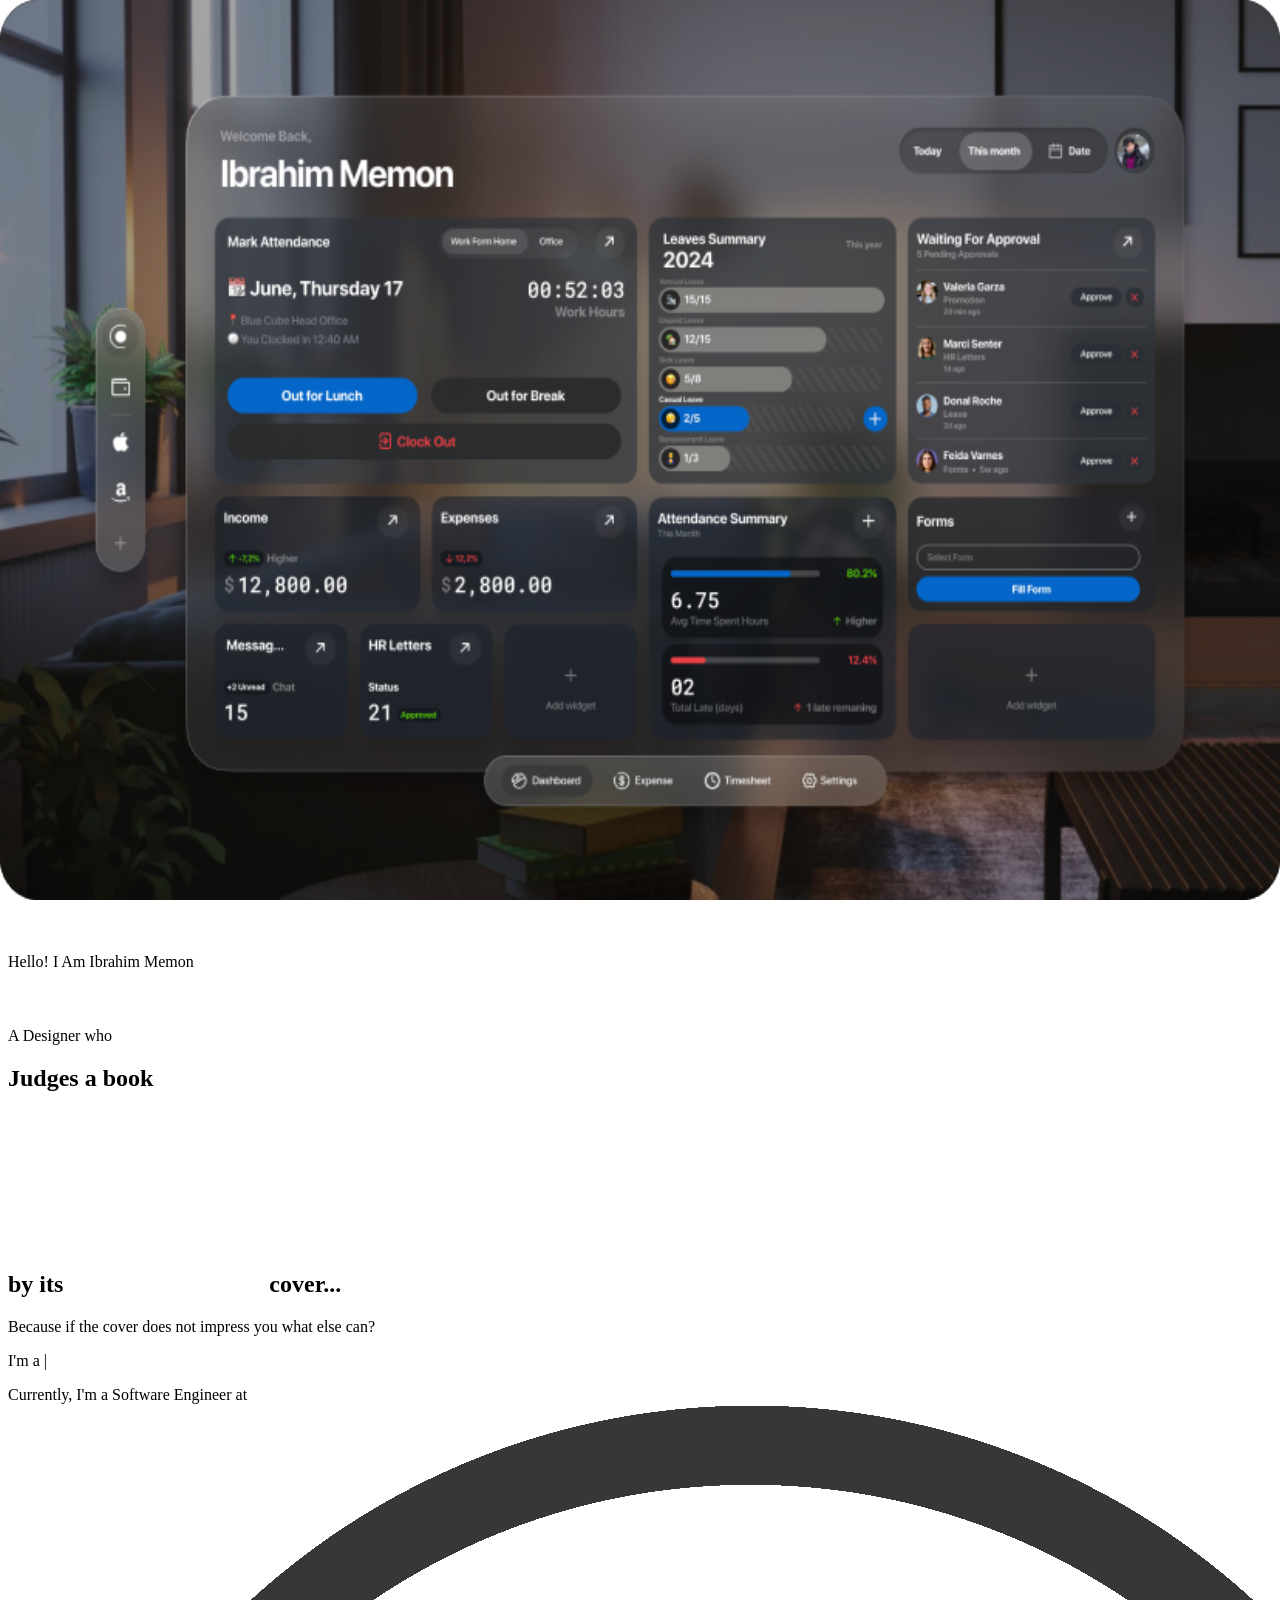
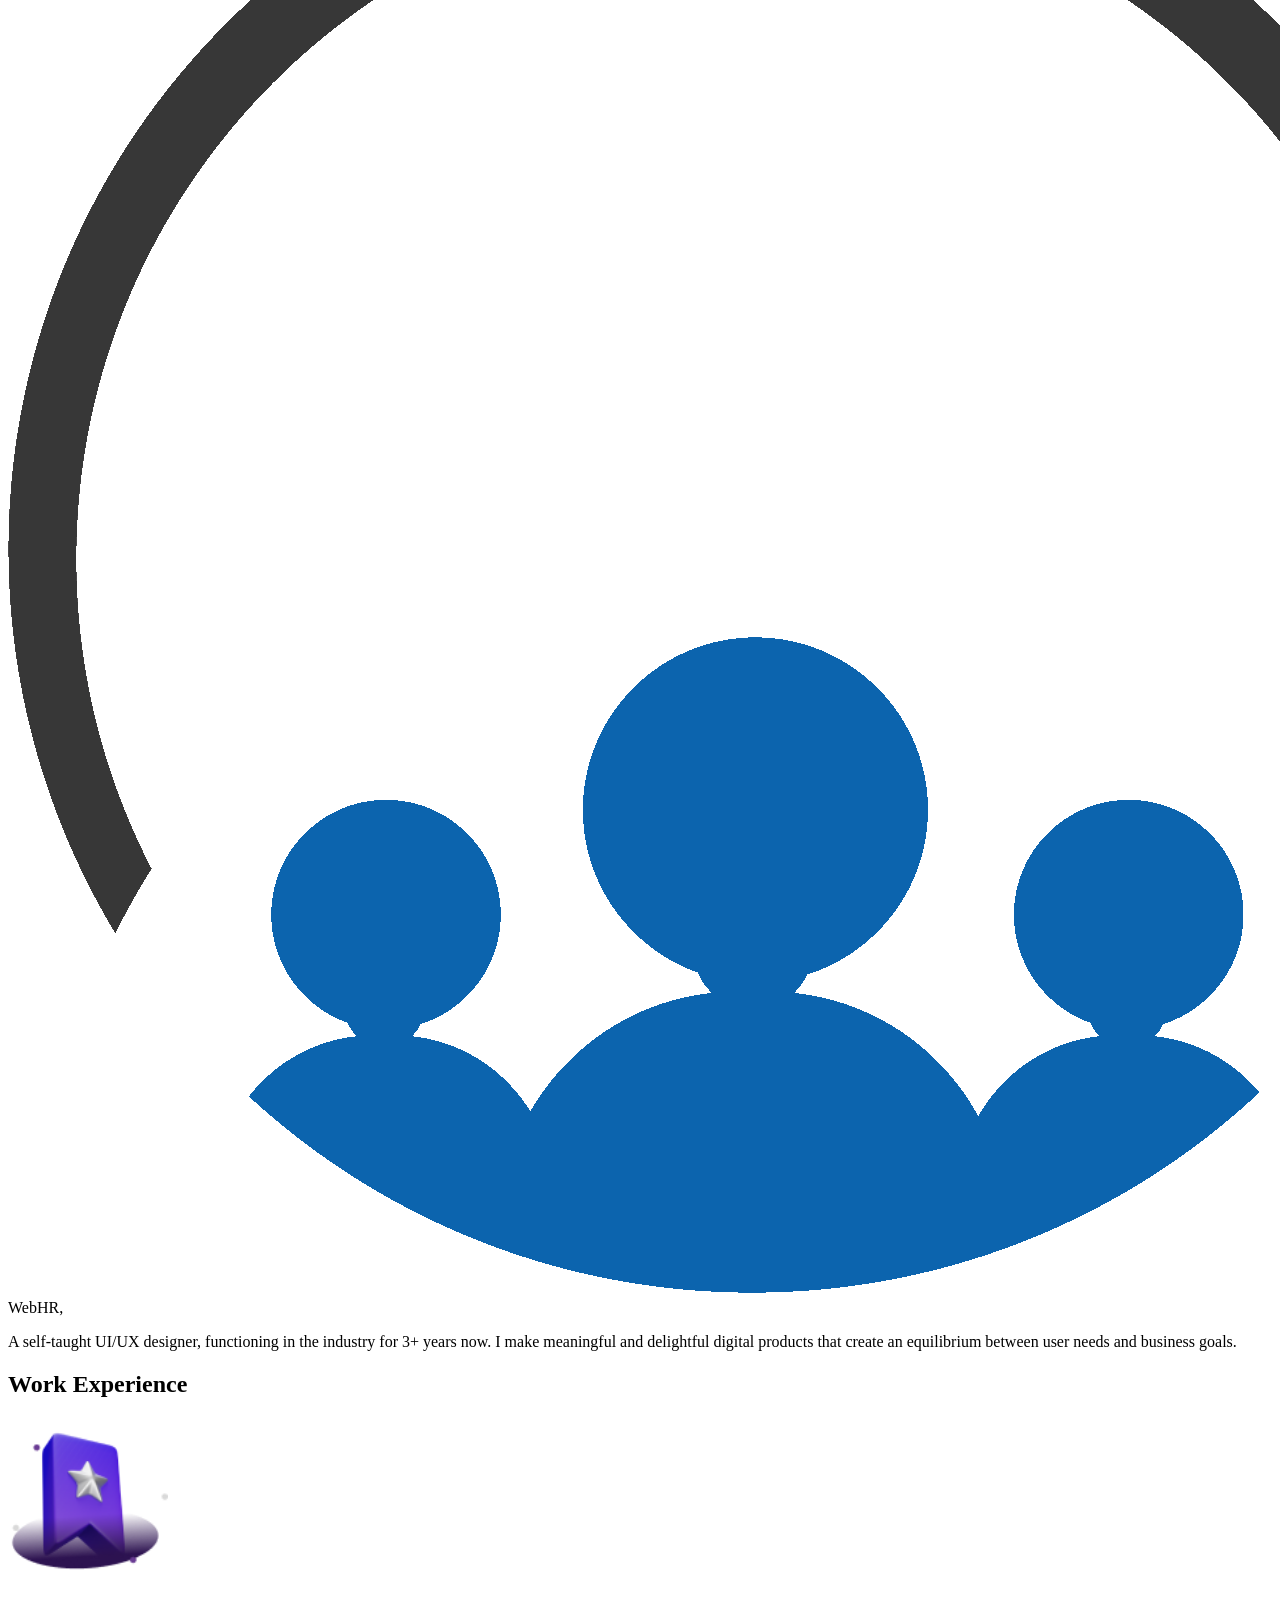
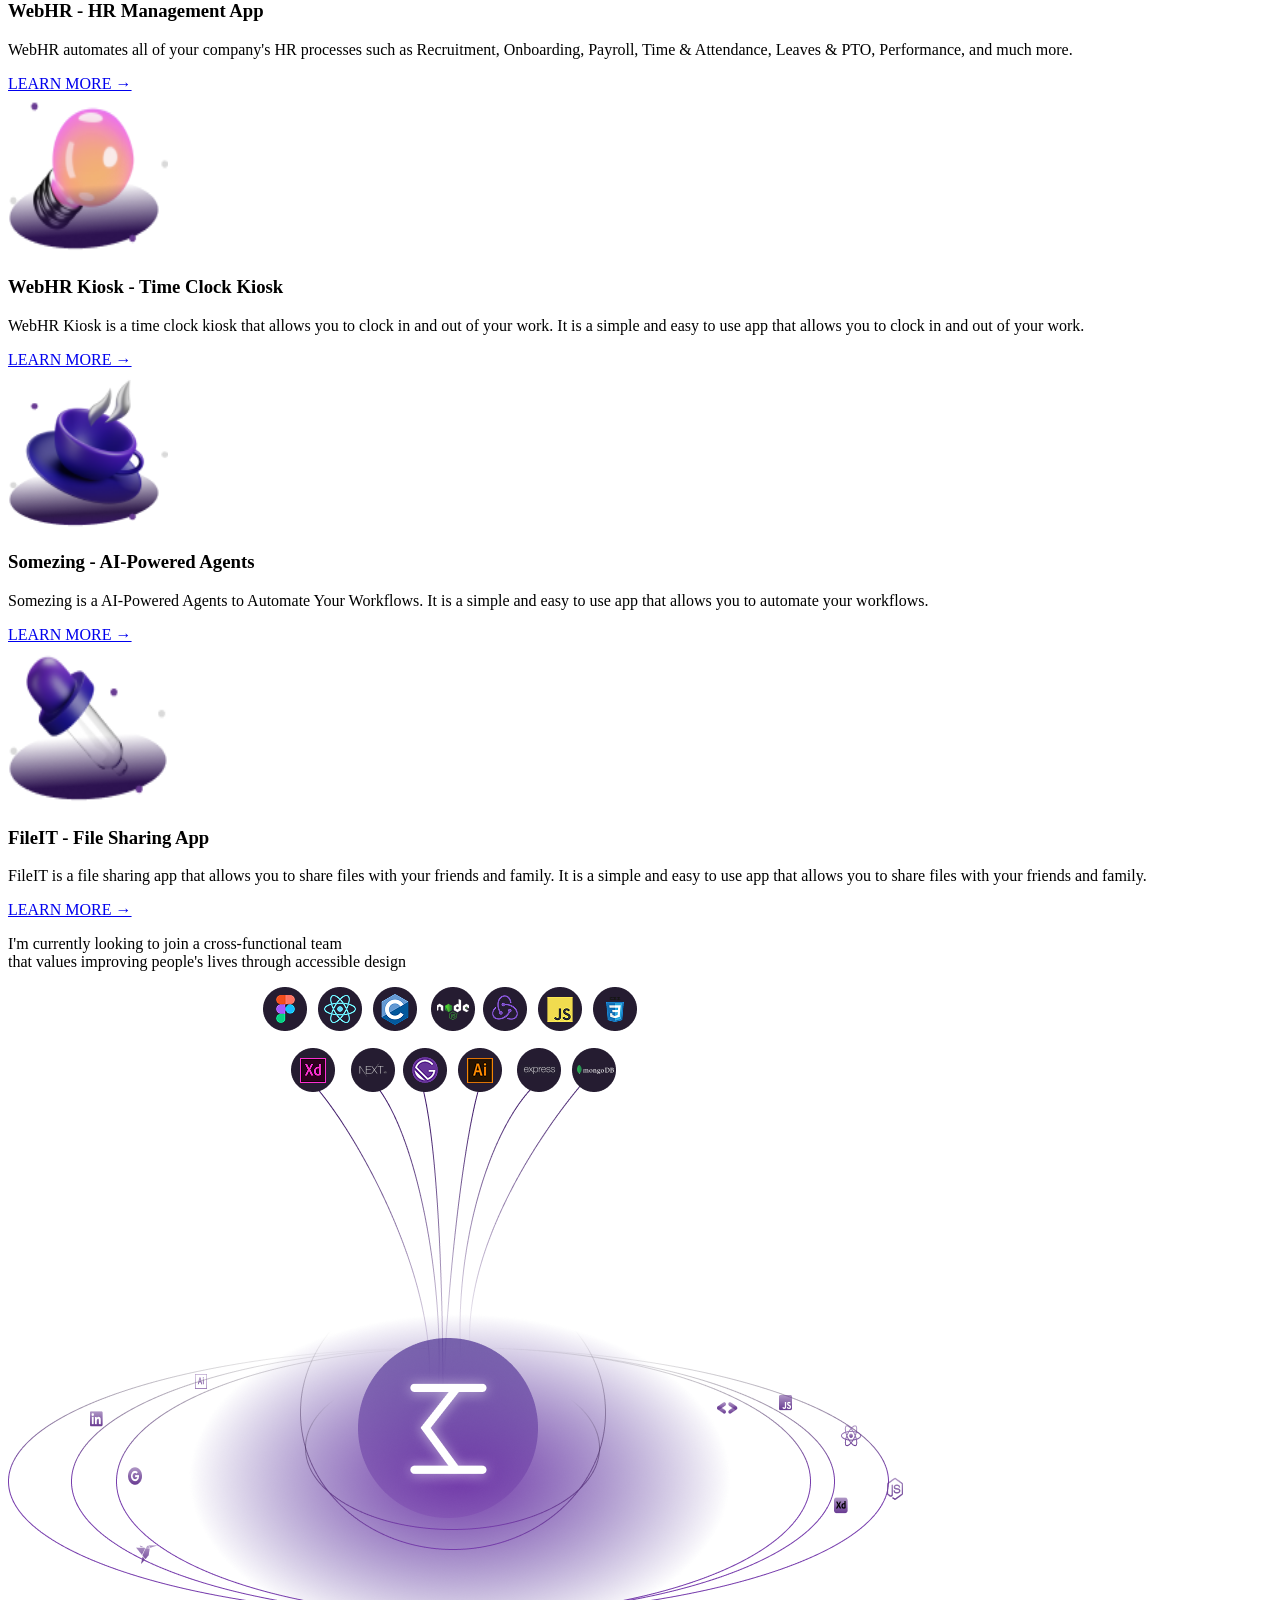
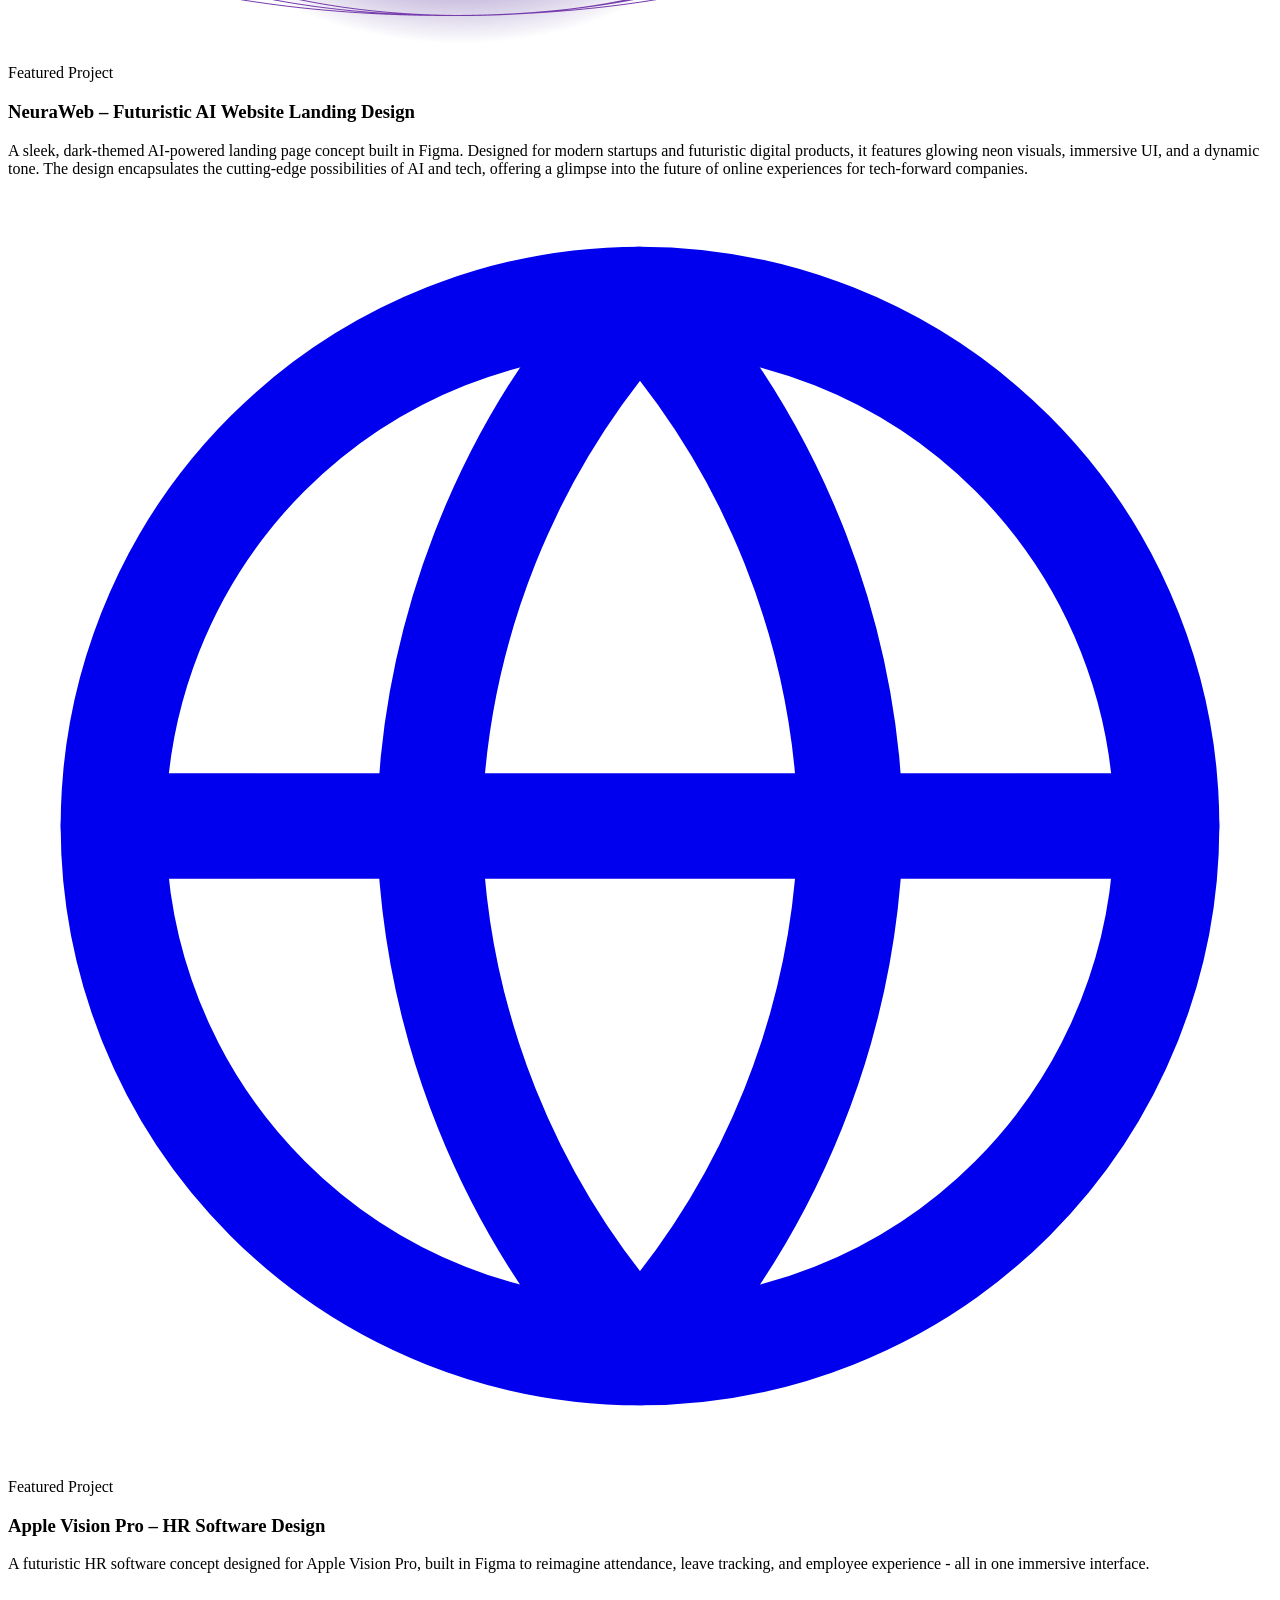
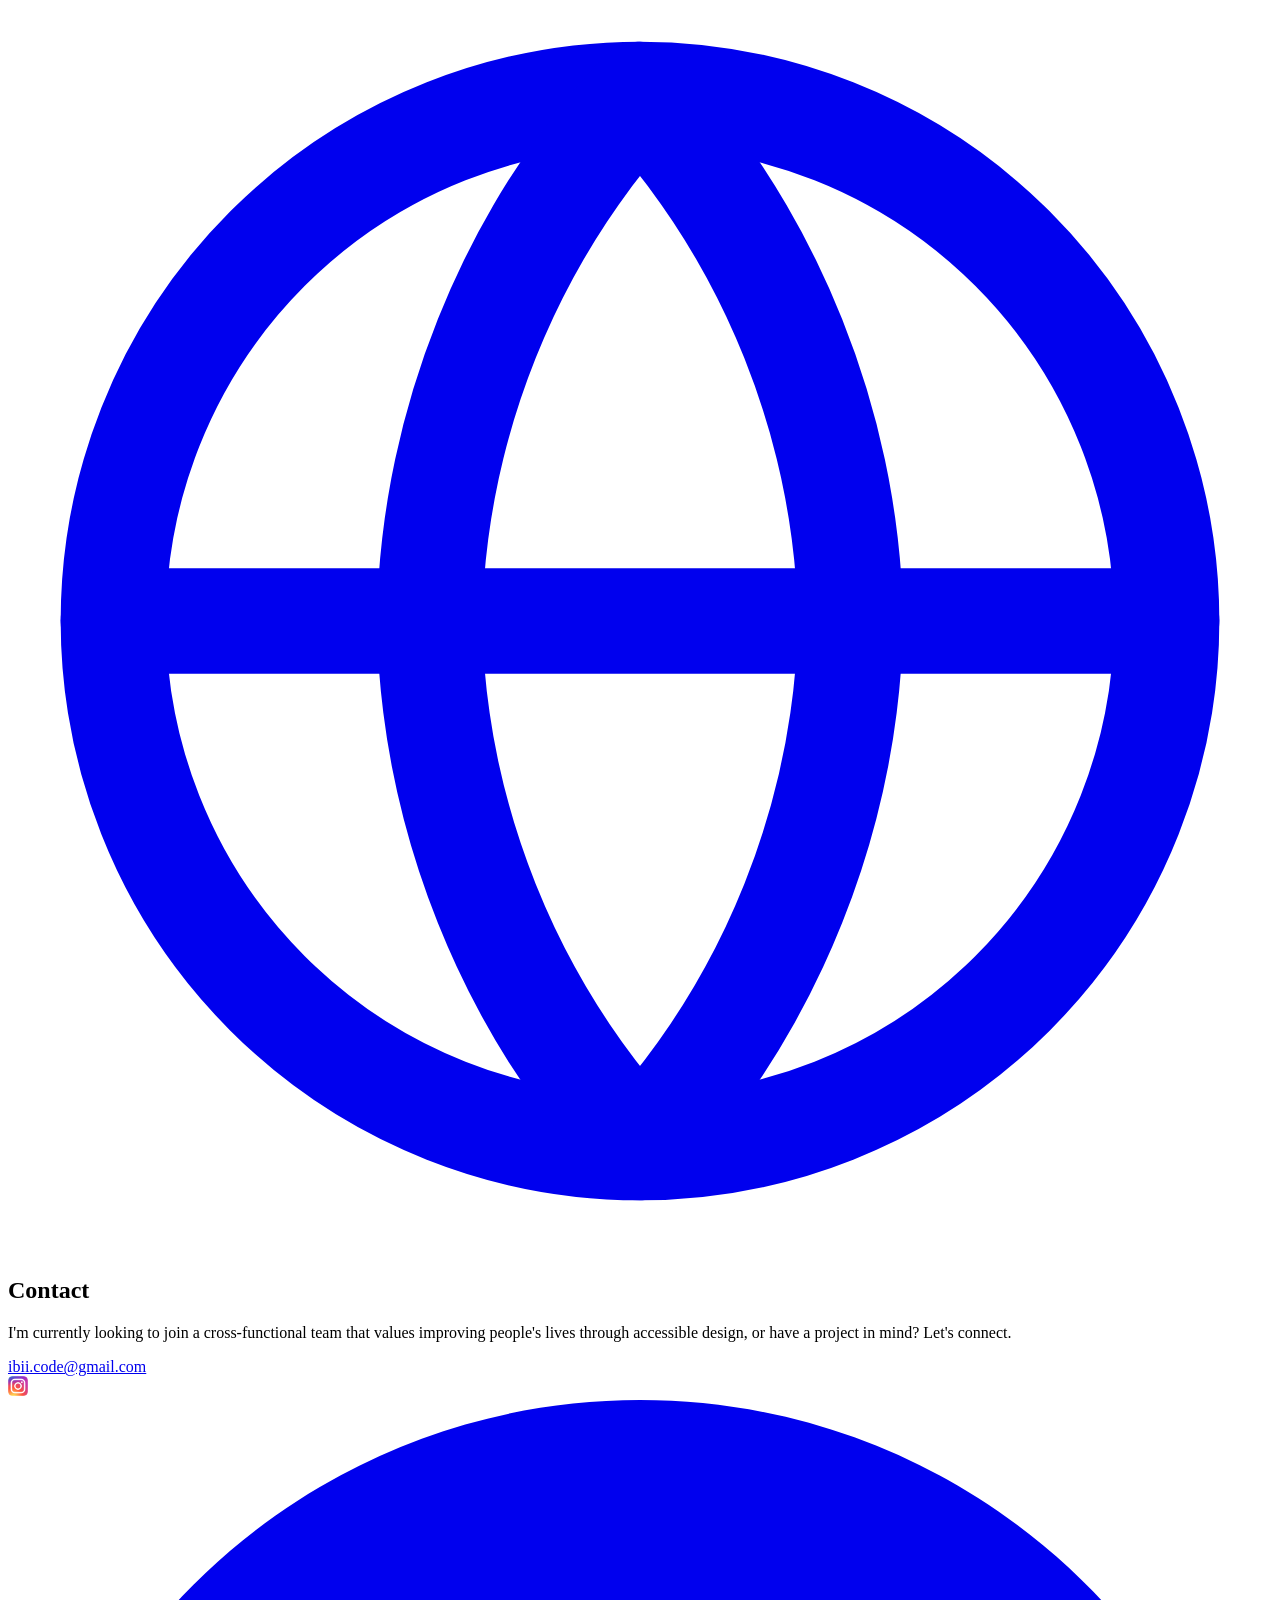
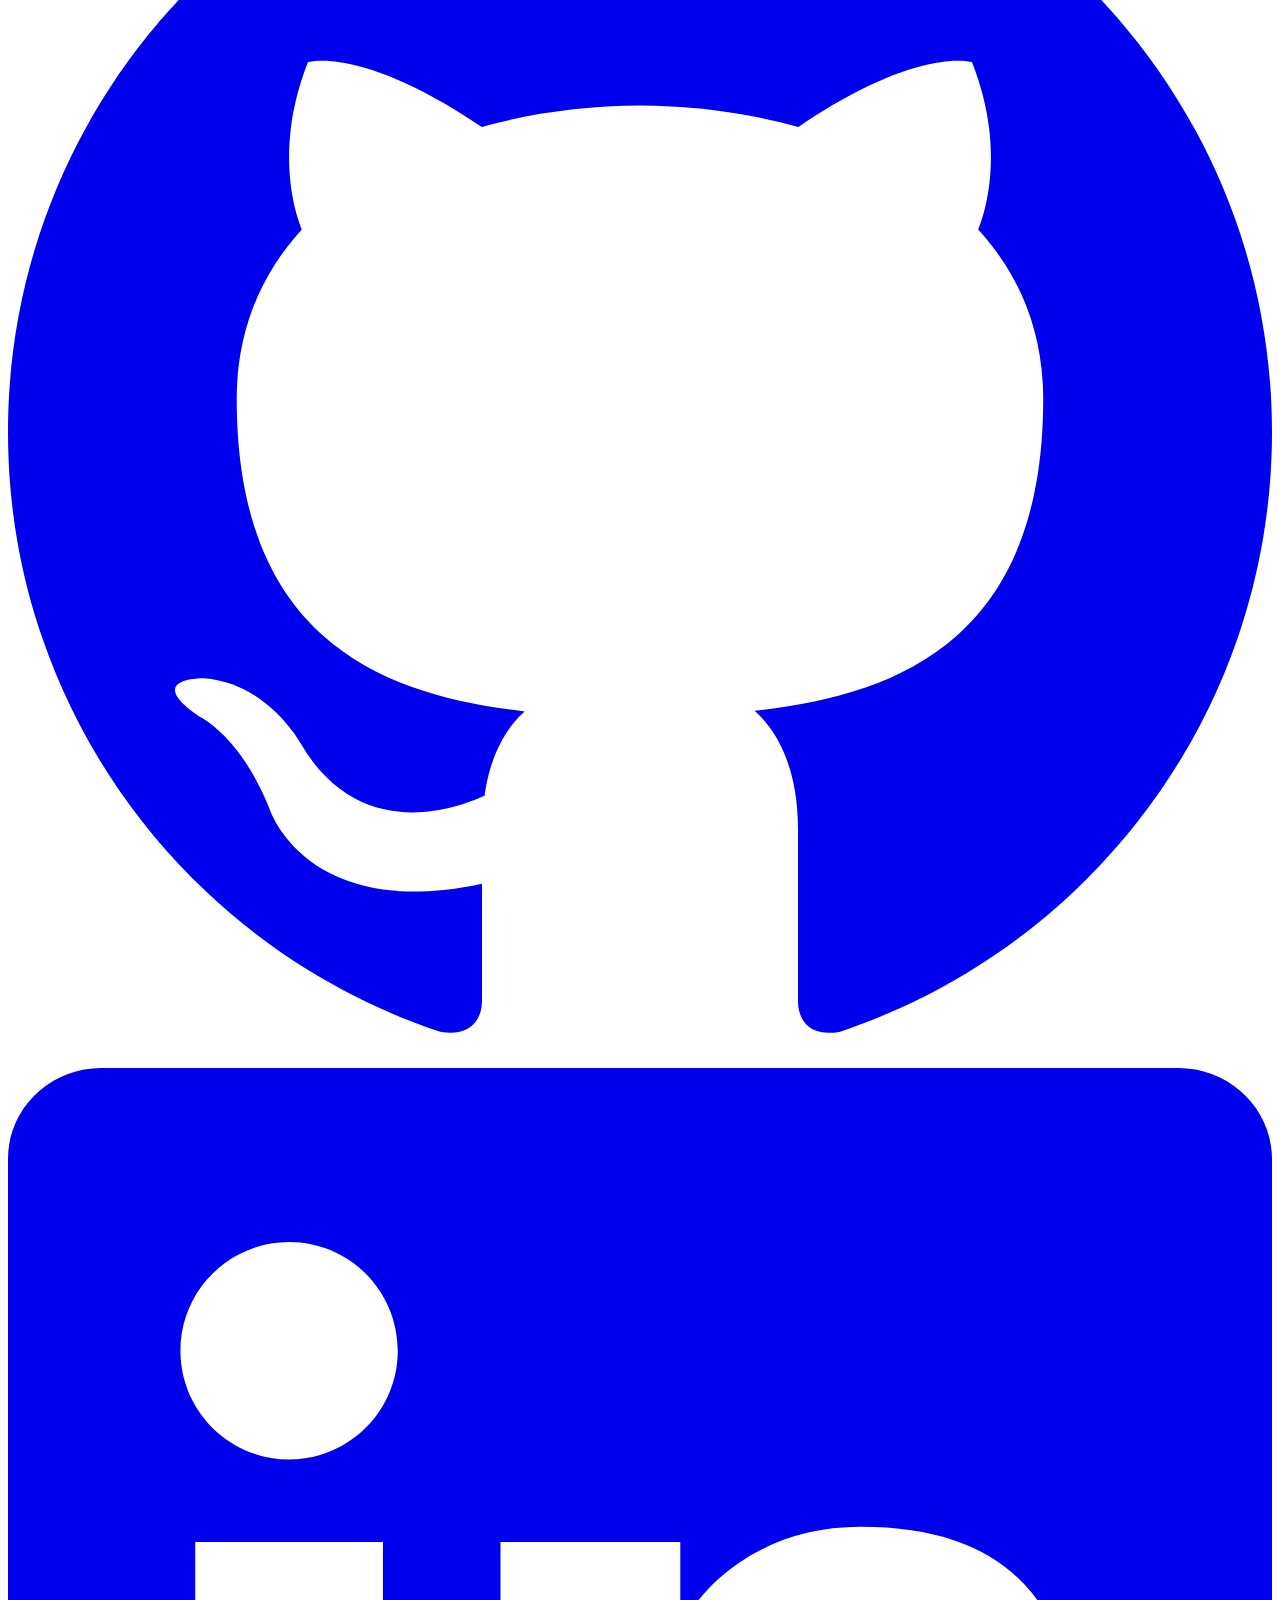
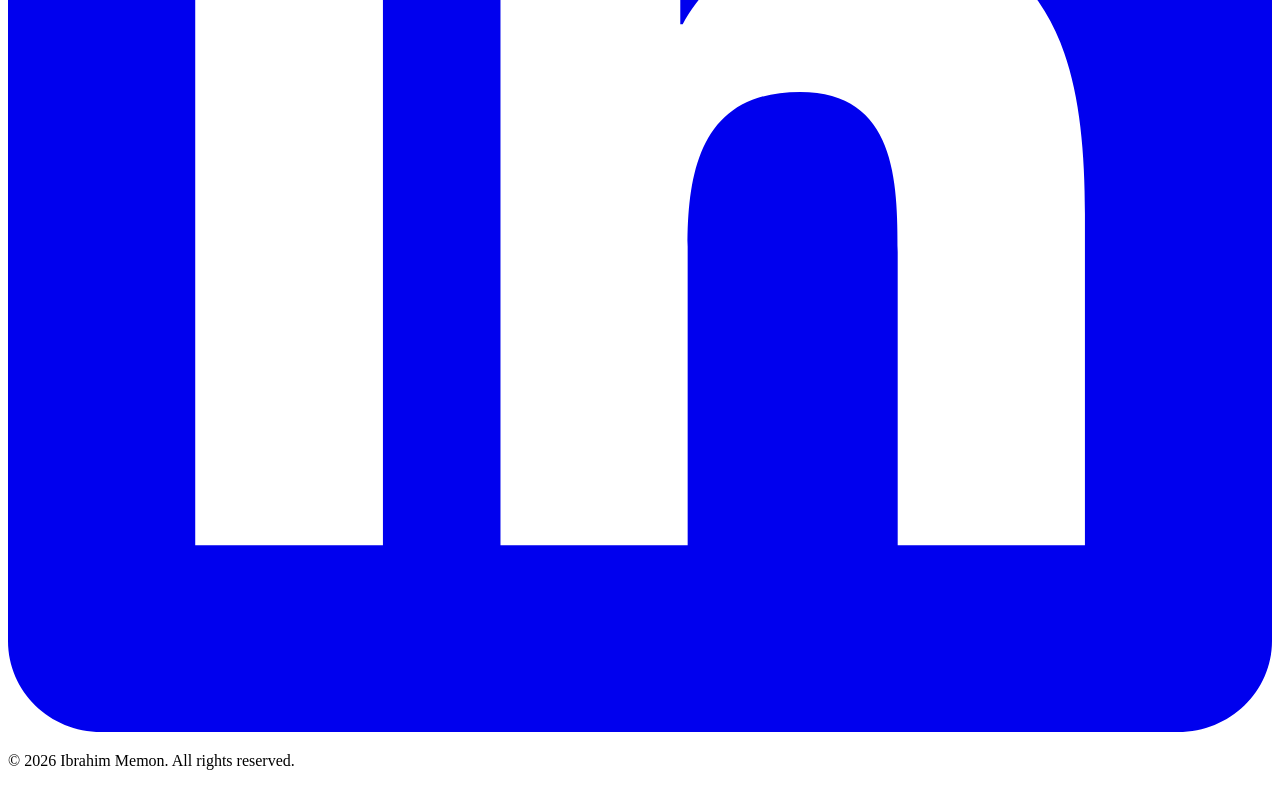
==== commit f71ec8e5: "Updates" ====
--- a/index.html
+++ b/index.html
@@ -1 +1 @@
-<!DOCTYPE html><!--7_eXRBJu_0abghFCjif9b--><html lang="en"><head><meta charSet="utf-8"/><meta name="viewport" content="width=device-width, initial-scale=1, maximum-scale=5"/><link rel="preload" href="/_next/static/media/47fe1b7cd6e6ed85-s.p.855a563b.woff2" as="font" crossorigin="" type="font/woff2"/><link rel="preload" href="/_next/static/media/4b766aa38fdaaae3-s.p.6d98c708.woff2" as="font" crossorigin="" type="font/woff2"/><link rel="preload" href="/_next/static/media/829ba4228c966254-s.p.a61bc753.woff2" as="font" crossorigin="" type="font/woff2"/><link rel="preload" href="/_next/static/media/8e6fa89aa22d24ec-s.p.3aec397d.woff2" as="font" crossorigin="" type="font/woff2"/><link rel="preload" href="/_next/static/media/a218039a3287bcfd-s.p.4a23d71b.woff2" as="font" crossorigin="" type="font/woff2"/><link rel="preload" href="/_next/static/media/c875c6f5d3e977ac-s.p.80fc2c9e.woff2" as="font" crossorigin="" type="font/woff2"/><link rel="preload" href="/_next/static/media/e2334d715941921e-s.p.d82a9aff.woff2" as="font" crossorigin="" type="font/woff2"/><link rel="preload" as="image" href="/assets/me.png"/><link rel="preload" as="image" href="/assets/me-glow.png"/><link rel="stylesheet" href="/_next/static/chunks/8f2c6c52bd86fa7a.css" data-precedence="next"/><link rel="preload" as="script" fetchPriority="low" href="/_next/static/chunks/7a4893ff6fc87fd0.js"/><script src="/_next/static/chunks/14b2dbf0d3141f0c.js" async=""></script><script src="/_next/static/chunks/45c5e593fa6d5a9a.js" async=""></script><script src="/_next/static/chunks/4b5115f20494c15c.js" async=""></script><script src="/_next/static/chunks/3a24e9426385d95f.js" async=""></script><script src="/_next/static/chunks/turbopack-50fcaa60db8455a2.js" async=""></script><script src="/_next/static/chunks/265f19c04ab5fff0.js" async=""></script><script src="/_next/static/chunks/7ead58b1050b8553.js" async=""></script><script src="/_next/static/chunks/351b5a215bed8259.js" async=""></script><script src="/_next/static/chunks/70b99239fd49c90c.js" async=""></script><link rel="canonical" href="https://ibiimemon.com"/><meta name="next-size-adjust" content=""/><title>Ibrahim Memon - Software Engineer &amp; UI/UX Designer</title><meta name="description" content="A self-taught UI/UX designer and Software Engineer at WebHR. Creating meaningful and delightful digital products that balance user needs and business goals. 3+ years of industry experience."/><meta name="author" content="Ibrahim Memon"/><meta name="keywords" content="Ibrahim Memon,Software Engineer,UI/UX Designer,Frontend Developer,React Developer,Next.js Developer,Web Designer,WebHR Engineer,Portfolio"/><meta name="creator" content="Ibrahim Memon"/><meta name="publisher" content="Ibrahim Memon"/><meta name="robots" content="index, follow"/><meta name="googlebot" content="index, follow, max-video-preview:-1, max-image-preview:large, max-snippet:-1"/><meta property="og:title" content="Ibrahim Memon - Software Engineer &amp; UI/UX Designer"/><meta property="og:description" content="A self-taught UI/UX designer and Software Engineer at WebHR. Creating meaningful and delightful digital products."/><meta property="og:url" content="https://ibiimemon.com/"/><meta property="og:site_name" content="Ibrahim Memon Portfolio"/><meta property="og:locale" content="en_US"/><meta property="og:type" content="website"/><meta name="twitter:card" content="summary_large_image"/><meta name="twitter:title" content="Ibrahim Memon - Software Engineer &amp; UI/UX Designer"/><meta name="twitter:description" content="A self-taught UI/UX designer and Software Engineer at WebHR."/><link rel="icon" href="/favicon.ico?favicon.e30d4670.ico" sizes="256x256" type="image/x-icon"/><script src="/_next/static/chunks/a6dad97d9634a72d.js" noModule=""></script></head><body class="poppins_85c0d870-module__Ibmuia__variable font-sans antialiased"><div hidden=""><!--$--><!--/$--></div><main class="min-h-screen bg-[#110720] text-white"><header class="fixed top-0 left-0 right-0 z-50 bg-[#110720]/80 backdrop-blur-sm border-b border-white/10"><nav class="px-6 py-4"><div class="container mx-auto max-w-6xl flex items-center justify-between h-full"><a class="text-2xl font-bold text-white hover:text-purple-400 transition-colors" href="/"><img alt="Logo" loading="lazy" width="100" height="100" decoding="async" data-nimg="1" style="color:transparent;width:auto;height:auto" src="/logo/logo.svg"/></a><ul class="flex items-center gap-8 list-none m-0 p-0"><li class="m-0 p-0"><a class="text-white hover:text-purple-400 transition-colors text-base font-normal" href="#home">Home</a></li><li class="m-0 p-0"><a class="text-white hover:text-purple-400 transition-colors text-base font-normal" href="#about">About</a></li><li class="m-0 p-0"><a class="text-white hover:text-purple-400 transition-colors text-base font-normal" href="#lab">Lab</a></li></ul></div></nav></header><section id="home" class="min-h-screen flex items-center justify-center pt-20 px-6"><div class="container mx-auto max-w-6xl"><div class="flex flex-col lg:flex-row items-center "><div class="flex justify-center lg:justify-end relative w-full lg:w-auto"><div class="relative top-10"><div class="lg:hidden  -top-150 z-10"><div class="relative inline-block "><img alt="Arrow pointer" loading="lazy" width="80" height="80" decoding="async" data-nimg="1" class="absolute top-5 rotate-z-280" style="color:transparent;width:auto;height:auto" src="/assets/arrow.png"/><div class="relative"><p class="text-white text-lg whitespace-nowrap">Hello! I Am<!-- --> <span class="text-purple-400">Ibrahim Memon</span></p></div><div class="absolute -bottom-2 left-1/2 transform -translate-x-1/2 w-0 h-0 border-l-8 border-l-transparent border-r-8 border-r-transparent border-t-8 border-t-white/10"></div></div></div><img alt="Ibrahim Memon - Software Engineer and Designer" width="300" height="300" decoding="async" data-nimg="1" class=" max-w-md absolute" style="color:transparent;width:auto;height:auto" src="/assets/me.png"/><img alt="Ibrahim Memon - Software Engineer and Designer" width="300" height="300" decoding="async" data-nimg="1" class="max-w-md " style="color:transparent;width:auto;height:auto" src="/assets/me-glow.png"/></div></div><div class="flex-1 space-y-6 text-center lg:text-left"><div class="hidden lg:inline-block relative"><img alt="Arrow pointer" loading="lazy" width="100" height="100" decoding="async" data-nimg="1" class="absolute " style="color:transparent;left:-100px;top:-50px;width:auto;height:auto" src="/assets/arrow.png"/><div style="bottom:40px;position:relative"><p class="text-white text-lg">Hello! I Am<!-- --> <span class="text-purple-400">Ibrahim Memon</span></p></div><div class="absolute -bottom-2 left-8 w-0 h-0 border-l-8 border-l-transparent border-r-8 border-r-transparent border-t-8 border-t-white/10"></div></div><div class=""><p class="text-2xl"> A Designer who </p><h1 class="text-5xl tracking-tight lg:text-7xl font-semibold text-white leading-tight">Judges a book<br/> by its<!-- --> <span class="relative inline-block"><img alt="Circle" loading="lazy" width="200" height="200" decoding="async" data-nimg="1" class="absolute mt-2" style="color:transparent" src="/assets/circle.png"/><span class="bg-gradient-to-r from-violet-600 via-violet-400 to-violet-600 bg-clip-text text-transparent">cover</span></span>...</h1><p class="text-md text-white/80">Because if the cover does not impress you what else can?</p></div></div></div><div class="space-y-3 pt-15 text-center lg:text-left"><p class="text-5xl text-white font-bold">I&#x27;m a <span class="animate-pulse">|</span></p><p class="text-lg lg:text-xl text-white/90 tracking-wide flex flex-wrap items-center justify-center lg:justify-start gap-2"><span>Currently, I&#x27;m a Software Engineer at</span><span class="flex items-center gap-2"><img alt="WebHR" loading="lazy" width="20" height="20" decoding="async" data-nimg="1" class="w-5 h-5" style="color:transparent;width:auto;height:auto" src="/assets/webhr.webp"/><span class="text-blue-400 font-semibold">WebHR,</span></span></p><p class="text-lg text-white/80 max-w-2xl mt-15 mx-auto lg:mx-0">A self-taught UI/UX designer, functioning in the industry for 3+ years now. I make meaningful and delightful digital products that create an equilibrium between user needs and business goals.</p></div></div></section><section id="experience" class="py-20 px-6"><div class="container mx-auto max-w-6xl"><h2 class="text-4xl lg:text-5xl font-bold text-white mb-12 text-center">Work Experience</h2><div class="grid grid-cols-1 md:grid-cols-2 gap-6"><div class="bg-gradient-to-r from-slate-950 via-purple-950 to-slate-950  backdrop-blur-sm rounded-xl p-6 border-t-3 border-purple-700 hover:shadow-2xl hover:shadow-purple-900 flex items-center gap-4"><div class="mb-4 "><img alt="WebHR - HR Management App" loading="lazy" width="160" height="160" decoding="async" data-nimg="1" class="object-contain" style="color:transparent" src="/cards/card-1.png"/></div><div><h3 class="text-xl font-semibold text-white mb-2">WebHR - HR Management App</h3><p class="text-white/70 text-sm mb-4">WebHR automates all of your company&#x27;s HR processes such as Recruitment, Onboarding, Payroll, Time &amp; Attendance, Leaves &amp; PTO, Performance, and much more.</p><a target="_blank" rel="noopener noreferrer" class="text-purple-400 hover:text-purple-300 font-medium text-sm transition-colors inline-block" href="https://ibiimemon.com/lab">LEARN MORE →</a></div></div><div class="bg-gradient-to-r from-slate-950 via-purple-950 to-slate-950  backdrop-blur-sm rounded-xl p-6 border-t-3 border-purple-700 hover:shadow-2xl hover:shadow-purple-900 flex items-center gap-4"><div class="mb-4 "><img alt="WebHR Kiosk - Time Clock Kiosk" loading="lazy" width="160" height="160" decoding="async" data-nimg="1" class="object-contain" style="color:transparent" src="/cards/card-2.png"/></div><div><h3 class="text-xl font-semibold text-white mb-2">WebHR Kiosk - Time Clock Kiosk</h3><p class="text-white/70 text-sm mb-4">WebHR Kiosk is a time clock kiosk that allows you to clock in and out of your work. It is a simple and easy to use app that allows you to clock in and out of your work.</p><a target="_blank" rel="noopener noreferrer" class="text-purple-400 hover:text-purple-300 font-medium text-sm transition-colors inline-block" href="https://ibiimemon.com/lab">LEARN MORE →</a></div></div><div class="bg-gradient-to-r from-slate-950 via-purple-950 to-slate-950  backdrop-blur-sm rounded-xl p-6 border-t-3 border-purple-700 hover:shadow-2xl hover:shadow-purple-900 flex items-center gap-4"><div class="mb-4 "><img alt="Somezing - AI-Powered Agents" loading="lazy" width="160" height="160" decoding="async" data-nimg="1" class="object-contain" style="color:transparent" src="/cards/card-3.png"/></div><div><h3 class="text-xl font-semibold text-white mb-2">Somezing - AI-Powered Agents</h3><p class="text-white/70 text-sm mb-4">Somezing is a AI-Powered Agents to Automate Your Workflows. It is a simple and easy to use app that allows you to automate your workflows.</p><a target="_blank" rel="noopener noreferrer" class="text-purple-400 hover:text-purple-300 font-medium text-sm transition-colors inline-block" href="https://ibiimemon.com/lab">LEARN MORE →</a></div></div><div class="bg-gradient-to-r from-slate-950 via-purple-950 to-slate-950  backdrop-blur-sm rounded-xl p-6 border-t-3 border-purple-700 hover:shadow-2xl hover:shadow-purple-900 flex items-center gap-4"><div class="mb-4 "><img alt="FileIT - File Sharing App" loading="lazy" width="160" height="160" decoding="async" data-nimg="1" class="object-contain" style="color:transparent" src="/cards/card-4.png"/></div><div><h3 class="text-xl font-semibold text-white mb-2">FileIT - File Sharing App</h3><p class="text-white/70 text-sm mb-4">FileIT is a file sharing app that allows you to share files with your friends and family. It is a simple and easy to use app that allows you to share files with your friends and family.</p><a target="_blank" rel="noopener noreferrer" class="text-purple-400 hover:text-purple-300 font-medium text-sm transition-colors inline-block" href="https://ibiimemon.com/lab">LEARN MORE →</a></div></div></div></div></section><section id="about" class="py-20 px-6"><div class="container mx-auto max-w-6xl"><div class="text-center mb-16"><p class="text-2xl max-w-6xl mx-auto">I&#x27;m currently looking to join a <span class="text-purple-400">cross-functional team</span><br/> <span class="text-sm">that values improving people&#x27;s lives through accessible design</span></p></div><img alt="Skills" loading="lazy" width="800" height="800" decoding="async" data-nimg="1" class="object-cover mx-auto" style="color:transparent;width:auto;height:auto" src="/assets/illustration.png"/></div></section><section id="lab" class="py-20 px-6"><div class="container mx-auto max-w-7xl"><div class="mb-20 last:mb-0"><div class="relative grid grid-cols-1 lg:grid-cols-2 gap-8 lg:gap-12 items-center "><div class=""><p class="text-purple-400 text-lg lg:text-xl mb-2 font-medium">Featured Project</p><h3 class="text-3xl lg:text-4xl font-bold text-white mb-6">NeuraWeb – Futuristic AI Website Landing Design</h3><div class="relative z-10 mb-6"><div class="bg-gradient-to-br from-white/5 to-white/10 backdrop-blur-md rounded-2xl p-6 lg:p-8 border border-white/10 shadow-lg lg:w-[calc(100%+20%)]"><p class="text-white/90 text-base lg:text-lg leading-relaxed">A sleek, dark-themed AI-powered landing page concept built in Figma. Designed for modern startups and futuristic digital products, it features glowing neon visuals, immersive UI, and a dynamic tone. The design encapsulates the cutting-edge possibilities of AI and tech, offering a glimpse into the future of online experiences for tech-forward companies.</p></div></div><div class="flex gap-4"><a href="https://www.figma.com/community/file/1441377868897233703/ai-website-landing-design" target="_blank" rel="noopener noreferrer" class="text-white hover:text-purple-400 transition-colors duration-200" aria-label="Visit project website"><svg xmlns="http://www.w3.org/2000/svg" viewBox="0 0 24 24" fill="none" stroke="currentColor" stroke-width="2" stroke-linecap="round" stroke-linejoin="round" class="w-6 h-6"><circle cx="12" cy="12" r="10"></circle><line x1="2" y1="12" x2="22" y2="12"></line><path d="M12 2a15.3 15.3 0 0 1 4 10 15.3 15.3 0 0 1-4 10 15.3 15.3 0 0 1-4-10 15.3 15.3 0 0 1 4-10z"></path></svg></a></div></div><div class=""><div class="relative w-full aspect-[4/3] rounded-2xl overflow-hidden bg-slate-950 p-2 lg:p-3 shadow-2xl"><div class="relative w-full h-full rounded-lg overflow-hidden"><img alt="NeuraWeb – Futuristic AI Website Landing Design" loading="lazy" decoding="async" data-nimg="fill" class="object-cover" style="position:absolute;height:100%;width:100%;left:0;top:0;right:0;bottom:0;color:transparent" src="/projects/project-1.png"/></div></div></div></div></div><div class="mb-20 last:mb-0"><div class="relative grid grid-cols-1 lg:grid-cols-2 gap-8 lg:gap-12 items-center lg:grid-flow-dense"><div class="lg:col-start-2"><p class="text-purple-400 text-lg lg:text-xl mb-2 font-medium">Featured Project</p><h3 class="text-3xl lg:text-4xl font-bold text-white mb-6">Apple Vision Pro – HR Software Design</h3><div class="relative z-10 mb-6"><div class="bg-gradient-to-br from-white/5 to-white/10 backdrop-blur-md rounded-2xl p-6 lg:p-8 border border-white/10 shadow-lg lg:ml-[-20%]"><p class="text-white/90 text-base lg:text-lg leading-relaxed">A futuristic HR software concept designed for Apple Vision Pro, built in Figma to reimagine attendance, leave tracking, and employee experience - all in one immersive interface.</p></div></div><div class="flex gap-4"><a href="https://www.figma.com/community/file/1371824014208363481/apple-vision-pro-hr-software-design" target="_blank" rel="noopener noreferrer" class="text-white hover:text-purple-400 transition-colors duration-200" aria-label="Visit project website"><svg xmlns="http://www.w3.org/2000/svg" viewBox="0 0 24 24" fill="none" stroke="currentColor" stroke-width="2" stroke-linecap="round" stroke-linejoin="round" class="w-6 h-6"><circle cx="12" cy="12" r="10"></circle><line x1="2" y1="12" x2="22" y2="12"></line><path d="M12 2a15.3 15.3 0 0 1 4 10 15.3 15.3 0 0 1-4 10 15.3 15.3 0 0 1-4-10 15.3 15.3 0 0 1 4-10z"></path></svg></a></div></div><div class="lg:col-start-1 lg:row-start-1"><div class="relative w-full aspect-[4/3] rounded-2xl overflow-hidden bg-slate-950 p-2 lg:p-3 shadow-2xl"><div class="relative w-full h-full rounded-lg overflow-hidden"><img alt="Apple Vision Pro – HR Software Design" loading="lazy" decoding="async" data-nimg="fill" class="object-cover" style="position:absolute;height:100%;width:100%;left:0;top:0;right:0;bottom:0;color:transparent" src="/projects/project-2.png"/></div></div></div></div></div></div></section><footer id="contact" class="py-10  px-6 border-t border-white/10"><div class="container mx-auto max-w-6xl"><div class="text-center mb-12"><h2 class="text-4xl lg:text-5xl font-bold text-white mb-6">Contact</h2><p class="text-md text-white/80 max-w-2xl mx-auto mb-8">I&#x27;m currently looking to join a cross-functional team that values improving people&#x27;s lives through accessible design, or have a project in mind? Let&#x27;s connect.</p><a href="mailto:ibii.code@gmail.com" class="text-md text-purple-400 hover:text-purple-300 transition-colors">ibii.code@gmail.com</a></div><div class="flex justify-center gap-6 mt-12"><a target="_blank" rel="noopener noreferrer" class="w-10 h-10 flex items-center justify-center rounded-full bg-white/10 hover:bg-white/20 border border-purple-500/30 hover:border-purple-500/50 transition-all" aria-label="Instagram" href="https://www.instagram.com/ibii.memon/"><img alt="Instagram" loading="lazy" width="20" height="20" decoding="async" data-nimg="1" class="w-5 h-5" style="color:transparent" src="/assets/insta.webp"/></a><a target="_blank" rel="noopener noreferrer" class="w-10 h-10 flex items-center justify-center rounded-full bg-white/10 hover:bg-white/20 border border-purple-500/30 hover:border-purple-500/50 transition-all" aria-label="GitHub" href="https://github.com/ibrahimmemonn"><svg class="w-5 h-5 text-white" fill="currentColor" viewBox="0 0 24 24"><path d="M12 0c-6.626 0-12 5.373-12 12 0 5.302 3.438 9.8 8.207 11.387.599.111.793-.261.793-.577v-2.234c-3.338.726-4.033-1.416-4.033-1.416-.546-1.387-1.333-1.756-1.333-1.756-1.089-.745.083-.729.083-.729 1.205.084 1.839 1.237 1.839 1.237 1.07 1.834 2.807 1.304 3.492.997.107-.775.418-1.305.762-1.604-2.665-.305-5.467-1.334-5.467-5.931 0-1.311.469-2.381 1.236-3.221-.124-.303-.535-1.524.117-3.176 0 0 1.008-.322 3.301 1.23.957-.266 1.983-.399 3.003-.404 1.02.005 2.047.138 3.006.404 2.291-1.552 3.297-1.23 3.297-1.23.653 1.653.242 2.874.118 3.176.77.84 1.235 1.911 1.235 3.221 0 4.609-2.807 5.624-5.479 5.921.43.372.823 1.102.823 2.222v3.293c0 .319.192.694.801.576 4.765-1.589 8.199-6.086 8.199-11.386 0-6.627-5.373-12-12-12z"></path></svg></a><a target="_blank" rel="noopener noreferrer" class="w-10 h-10 flex items-center justify-center rounded-full bg-white/10 hover:bg-white/20 border border-purple-500/30 hover:border-purple-500/50 transition-all" aria-label="LinkedIn" href="https://www.linkedin.com/in/ibrahimmemonn/"><svg class="w-5 h-5 text-white" fill="currentColor" viewBox="0 0 24 24"><path d="M20.447 20.452h-3.554v-5.569c0-1.328-.027-3.037-1.852-3.037-1.853 0-2.136 1.445-2.136 2.939v5.667H9.351V9h3.414v1.561h.046c.477-.9 1.637-1.85 3.37-1.85 3.601 0 4.267 2.37 4.267 5.455v6.286zM5.337 7.433c-1.144 0-2.063-.926-2.063-2.065 0-1.138.92-2.063 2.063-2.063 1.14 0 2.064.925 2.064 2.063 0 1.139-.925 2.065-2.064 2.065zm1.782 13.019H3.555V9h3.564v11.452zM22.225 0H1.771C.792 0 0 .774 0 1.729v20.542C0 23.227.792 24 1.771 24h20.451C23.2 24 24 23.227 24 22.271V1.729C24 .774 23.2 0 22.222 0h.003z"></path></svg></a></div><div class="text-center mt-12 pt-8 border-t border-white/10"><p class="text-white/60 text-sm">© <!-- -->2026<!-- --> Ibrahim Memon. All rights reserved.</p></div></div></footer></main><!--$--><!--/$--><!--$!--><template data-dgst="BAILOUT_TO_CLIENT_SIDE_RENDERING"></template><!--/$--><script src="/_next/static/chunks/7a4893ff6fc87fd0.js" id="_R_" async=""></script><script>(self.__next_f=self.__next_f||[]).push([0])</script><script>self.__next_f.push([1,"1:\"$Sreact.fragment\"\n2:I[26994,[\"/_next/static/chunks/265f19c04ab5fff0.js\",\"/_next/static/chunks/7ead58b1050b8553.js\"],\"default\"]\n3:I[38816,[\"/_next/static/chunks/265f19c04ab5fff0.js\",\"/_next/static/chunks/7ead58b1050b8553.js\"],\"default\"]\n4:I[24985,[\"/_next/static/chunks/351b5a215bed8259.js\"],\"Analytics\"]\n5:I[54856,[\"/_next/static/chunks/351b5a215bed8259.js\",\"/_next/static/chunks/265f19c04ab5fff0.js\",\"/_next/static/chunks/70b99239fd49c90c.js\"],\"\"]\n6:I[89877,[\"/_next/static/chunks/351b5a215bed8259.js\",\"/_next/static/chunks/265f19c04ab5fff0.js\",\"/_next/static/chunks/70b99239fd49c90c.js\"],\"Image\"]\n7:I[94362,[\"/_next/static/chunks/351b5a215bed8259.js\",\"/_next/static/chunks/265f19c04ab5fff0.js\",\"/_next/static/chunks/70b99239fd49c90c.js\"],\"default\"]\n13:I[70540,[],\"default\"]\n:HL[\"/_next/static/chunks/8f2c6c52bd86fa7a.css\",\"style\"]\n:HL[\"/_next/static/media/47fe1b7cd6e6ed85-s.p.855a563b.woff2\",\"font\",{\"crossOrigin\":\"\",\"type\":\"font/woff2\"}]\n:HL[\"/_next/static/media/4b766aa38fdaaae3-s.p.6d98c708.woff2\",\"font\",{\"crossOrigin\":\"\",\"type\":\"font/woff2\"}]\n:HL[\"/_next/static/media/829ba4228c966254-s.p.a61bc753.woff2\",\"font\",{\"crossOrigin\":\"\",\"type\":\"font/woff2\"}]\n:HL[\"/_next/static/media/8e6fa89aa22d24ec-s.p.3aec397d.woff2\",\"font\",{\"crossOrigin\":\"\",\"type\":\"font/woff2\"}]\n:HL[\"/_next/static/media/a218039a3287bcfd-s.p.4a23d71b.woff2\",\"font\",{\"crossOrigin\":\"\",\"type\":\"font/woff2\"}]\n:HL[\"/_next/static/media/c875c6f5d3e977ac-s.p.80fc2c9e.woff2\",\"font\",{\"crossOrigin\":\"\",\"type\":\"font/woff2\"}]\n:HL[\"/_next/static/media/e2334d715941921e-s.p.d82a9aff.woff2\",\"font\",{\"crossOrigin\":\"\",\"type\":\"font/woff2\"}]\n"])</script><script>self.__next_f.push([1,"0:{\"P\":null,\"b\":\"7_eXRBJu_0abghFCjif9b\",\"c\":[\"\",\"\"],\"q\":\"\",\"i\":false,\"f\":[[[\"\",{\"children\":[\"__PAGE__\",{}]},\"$undefined\",\"$undefined\",true],[[\"$\",\"$1\",\"c\",{\"children\":[[[\"$\",\"link\",\"0\",{\"rel\":\"stylesheet\",\"href\":\"/_next/static/chunks/8f2c6c52bd86fa7a.css\",\"precedence\":\"next\",\"crossOrigin\":\"$undefined\",\"nonce\":\"$undefined\"}],[\"$\",\"script\",\"script-0\",{\"src\":\"/_next/static/chunks/351b5a215bed8259.js\",\"async\":true,\"nonce\":\"$undefined\"}]],[\"$\",\"html\",null,{\"lang\":\"en\",\"children\":[[\"$\",\"head\",null,{\"children\":[\"$\",\"link\",null,{\"rel\":\"canonical\",\"href\":\"https://ibiimemon.com\"}]}],[\"$\",\"body\",null,{\"className\":\"poppins_85c0d870-module__Ibmuia__variable font-sans antialiased\",\"children\":[[\"$\",\"$L2\",null,{\"parallelRouterKey\":\"children\",\"error\":\"$undefined\",\"errorStyles\":\"$undefined\",\"errorScripts\":\"$undefined\",\"template\":[\"$\",\"$L3\",null,{}],\"templateStyles\":\"$undefined\",\"templateScripts\":\"$undefined\",\"notFound\":[[[\"$\",\"title\",null,{\"children\":\"404: This page could not be found.\"}],[\"$\",\"div\",null,{\"style\":{\"fontFamily\":\"system-ui,\\\"Segoe UI\\\",Roboto,Helvetica,Arial,sans-serif,\\\"Apple Color Emoji\\\",\\\"Segoe UI Emoji\\\"\",\"height\":\"100vh\",\"textAlign\":\"center\",\"display\":\"flex\",\"flexDirection\":\"column\",\"alignItems\":\"center\",\"justifyContent\":\"center\"},\"children\":[\"$\",\"div\",null,{\"children\":[[\"$\",\"style\",null,{\"dangerouslySetInnerHTML\":{\"__html\":\"body{color:#000;background:#fff;margin:0}.next-error-h1{border-right:1px solid rgba(0,0,0,.3)}@media (prefers-color-scheme:dark){body{color:#fff;background:#000}.next-error-h1{border-right:1px solid rgba(255,255,255,.3)}}\"}}],[\"$\",\"h1\",null,{\"className\":\"next-error-h1\",\"style\":{\"display\":\"inline-block\",\"margin\":\"0 20px 0 0\",\"padding\":\"0 23px 0 0\",\"fontSize\":24,\"fontWeight\":500,\"verticalAlign\":\"top\",\"lineHeight\":\"49px\"},\"children\":404}],[\"$\",\"div\",null,{\"style\":{\"display\":\"inline-block\"},\"children\":[\"$\",\"h2\",null,{\"style\":{\"fontSize\":14,\"fontWeight\":400,\"lineHeight\":\"49px\",\"margin\":0},\"children\":\"This page could not be found.\"}]}]]}]}]],[]],\"forbidden\":\"$undefined\",\"unauthorized\":\"$undefined\"}],[\"$\",\"$L4\",null,{}]]}]]}]]}],{\"children\":[[\"$\",\"$1\",\"c\",{\"children\":[[\"$\",\"main\",null,{\"className\":\"min-h-screen bg-[#110720] text-white\",\"children\":[[\"$\",\"header\",null,{\"className\":\"fixed top-0 left-0 right-0 z-50 bg-[#110720]/80 backdrop-blur-sm border-b border-white/10\",\"children\":[\"$\",\"nav\",null,{\"className\":\"px-6 py-4\",\"children\":[\"$\",\"div\",null,{\"className\":\"container mx-auto max-w-6xl flex items-center justify-between h-full\",\"children\":[[\"$\",\"$L5\",null,{\"href\":\"/\",\"className\":\"text-2xl font-bold text-white hover:text-purple-400 transition-colors\",\"children\":[\"$\",\"$L6\",null,{\"src\":\"/logo/logo.svg\",\"alt\":\"Logo\",\"width\":100,\"height\":100,\"style\":{\"width\":\"auto\",\"height\":\"auto\"}}]}],[\"$\",\"ul\",null,{\"className\":\"flex items-center gap-8 list-none m-0 p-0\",\"children\":[[\"$\",\"li\",null,{\"className\":\"m-0 p-0\",\"children\":[\"$\",\"$L5\",null,{\"href\":\"#home\",\"className\":\"text-white hover:text-purple-400 transition-colors text-base font-normal\",\"children\":\"Home\"}]}],[\"$\",\"li\",null,{\"className\":\"m-0 p-0\",\"children\":[\"$\",\"$L5\",null,{\"href\":\"#about\",\"className\":\"text-white hover:text-purple-400 transition-colors text-base font-normal\",\"children\":\"About\"}]}],[\"$\",\"li\",null,{\"className\":\"m-0 p-0\",\"children\":[\"$\",\"$L5\",null,{\"href\":\"#lab\",\"className\":\"text-white hover:text-purple-400 transition-colors text-base font-normal\",\"children\":\"Lab\"}]}]]}]]}]}]}],[\"$\",\"$L7\",null,{}],[\"$\",\"section\",null,{\"id\":\"experience\",\"className\":\"py-20 px-6\",\"children\":[\"$\",\"div\",null,{\"className\":\"container mx-auto max-w-6xl\",\"children\":[[\"$\",\"h2\",null,{\"className\":\"text-4xl lg:text-5xl font-bold text-white mb-12 text-center\",\"children\":\"Work Experience\"}],[\"$\",\"div\",null,{\"className\":\"grid grid-cols-1 md:grid-cols-2 gap-6\",\"children\":[[\"$\",\"div\",\"1\",{\"className\":\"bg-gradient-to-r from-slate-950 via-purple-950 to-slate-950  backdrop-blur-sm rounded-xl p-6 border-t-3 border-purple-700 hover:shadow-2xl hover:shadow-purple-900 flex items-center gap-4\",\"children\":[[\"$\",\"div\",null,{\"className\":\"mb-4 \",\"children\":[\"$\",\"$L6\",null,{\"src\":\"/cards/card-1.png\",\"alt\":\"WebHR - HR Management App\",\"width\":160,\"height\":160,\"className\":\"object-contain\"}]}],[\"$\",\"div\",null,{\"children\":[[\"$\",\"h3\",null,{\"className\":\"text-xl font-semibold text-white mb-2\",\"children\":\"WebHR - HR Management App\"}],[\"$\",\"p\",null,{\"className\":\"text-white/70 text-sm mb-4\",\"children\":\"WebHR automates all of your company's HR processes such as Recruitment, Onboarding, Payroll, Time \u0026 Attendance, Leaves \u0026 PTO, Performance, and much more.\"}],\"$L8\"]}]]}],\"$L9\",\"$La\",\"$Lb\"]}]]}]}],\"$Lc\",\"$Ld\",\"$Le\"]}],[\"$Lf\",\"$L10\"],\"$L11\"]}],{},null,false,false]},null,false,false],\"$L12\",false]],\"m\":\"$undefined\",\"G\":[\"$13\",[]],\"S\":true}\n"])</script><script>self.__next_f.push([1,"18:I[15380,[\"/_next/static/chunks/265f19c04ab5fff0.js\",\"/_next/static/chunks/7ead58b1050b8553.js\"],\"OutletBoundary\"]\n19:\"$Sreact.suspense\"\n1b:I[15380,[\"/_next/static/chunks/265f19c04ab5fff0.js\",\"/_next/static/chunks/7ead58b1050b8553.js\"],\"ViewportBoundary\"]\n1d:I[15380,[\"/_next/static/chunks/265f19c04ab5fff0.js\",\"/_next/static/chunks/7ead58b1050b8553.js\"],\"MetadataBoundary\"]\n8:[\"$\",\"$L5\",null,{\"href\":\"https://ibiimemon.com/lab\",\"target\":\"_blank\",\"rel\":\"noopener noreferrer\",\"className\":\"text-purple-400 hover:text-purple-300 font-medium text-sm transition-colors inline-block\",\"children\":\"LEARN MORE →\"}]\n9:[\"$\",\"div\",\"2\",{\"className\":\"bg-gradient-to-r from-slate-950 via-purple-950 to-slate-950  backdrop-blur-sm rounded-xl p-6 border-t-3 border-purple-700 hover:shadow-2xl hover:shadow-purple-900 flex items-center gap-4\",\"children\":[[\"$\",\"div\",null,{\"className\":\"mb-4 \",\"children\":[\"$\",\"$L6\",null,{\"src\":\"/cards/card-2.png\",\"alt\":\"WebHR Kiosk - Time Clock Kiosk\",\"width\":160,\"height\":160,\"className\":\"object-contain\"}]}],[\"$\",\"div\",null,{\"children\":[[\"$\",\"h3\",null,{\"className\":\"text-xl font-semibold text-white mb-2\",\"children\":\"WebHR Kiosk - Time Clock Kiosk\"}],[\"$\",\"p\",null,{\"className\":\"text-white/70 text-sm mb-4\",\"children\":\"WebHR Kiosk is a time clock kiosk that allows you to clock in and out of your work. It is a simple and easy to use app that allows you to clock in and out of your work.\"}],[\"$\",\"$L5\",null,{\"href\":\"https://ibiimemon.com/lab\",\"target\":\"_blank\",\"rel\":\"noopener noreferrer\",\"className\":\"text-purple-400 hover:text-purple-300 font-medium text-sm transition-colors inline-block\",\"children\":\"LEARN MORE →\"}]]}]]}]\na:[\"$\",\"div\",\"3\",{\"className\":\"bg-gradient-to-r from-slate-950 via-purple-950 to-slate-950  backdrop-blur-sm rounded-xl p-6 border-t-3 border-purple-700 hover:shadow-2xl hover:shadow-purple-900 flex items-center gap-4\",\"children\":[[\"$\",\"div\",null,{\"className\":\"mb-4 \",\"children\":[\"$\",\"$L6\",null,{\"src\":\"/cards/card-3.png\",\"alt\":\"Somezing - AI-Powered Agents\",\"width\":160,\"height\":160,\"className\":\"object-contain\"}]}],[\"$\",\"div\",null,{\"children\":[[\"$\",\"h3\",null,{\"className\":\"text-xl font-semibold text-white mb-2\",\"children\":\"Somezing - AI-Powered Agents\"}],[\"$\",\"p\",null,{\"className\":\"text-white/70 text-sm mb-4\",\"children\":\"Somezing is a AI-Powered Agents to Automate Your Workflows. It is a simple and easy to use app that allows you to automate your workflows.\"}],[\"$\",\"$L5\",null,{\"href\":\"https://ibiimemon.com/lab\",\"target\":\"_blank\",\"rel\":\"noopener noreferrer\",\"className\":\"text-purple-400 hover:text-purple-300 font-medium text-sm transition-colors inline-block\",\"children\":\"LEARN MORE →\"}]]}]]}]\nb:[\"$\",\"div\",\"4\",{\"className\":\"bg-gradient-to-r from-slate-950 via-purple-950 to-slate-950  backdrop-blur-sm rounded-xl p-6 border-t-3 border-purple-700 hover:shadow-2xl hover:shadow-purple-900 flex items-center gap-4\",\"children\":[[\"$\",\"div\",null,{\"className\":\"mb-4 \",\"children\":[\"$\",\"$L6\",null,{\"src\":\"/cards/card-4.png\",\"alt\":\"FileIT - File Sharing App\",\"width\":160,\"height\":160,\"className\":\"object-contain\"}]}],[\"$\",\"div\",null,{\"children\":[[\"$\",\"h3\",null,{\"className\":\"text-xl font-semibold text-white mb-2\",\"children\":\"FileIT - File Sharing App\"}],[\"$\",\"p\",null,{\"className\":\"text-white/70 text-sm mb-4\",\"children\":\"FileIT is a file sharing app that allows you to share files with your friends and family. It is a simple and easy to use app that allows you to share files with your friends and family.\"}],[\"$\",\"$L5\",null,{\"href\":\"https://ibiimemon.com/lab\",\"target\":\"_blank\",\"rel\":\"noopener noreferrer\",\"className\":\"text-purple-400 hover:text-purple-300 font-medium text-sm transition-colors inline-block\",\"children\":\"LEARN MORE →\"}]]}]]}]\nc:[\"$\",\"section\",null,{\"id\":\"about\",\"className\":\"py-20 px-6\",\"children\":[\"$\",\"div\",null,{\"className\":\"container mx-auto max-w-6xl\",\"children\":[[\"$\",\"div\",null,{\"className\":\"text-center mb-16\",\"children\":[\"$\",\"p\",null,{\"className\":\"text-2xl max-w-6xl mx-auto\",\"children\":[\"I'm currently looking to join a \",[\"$\",\"span\",null,{\"className\":\"text-purple-400\",\"children\":\"cross-functional team\"}],[\"$\","])</script><script>self.__next_f.push([1,"\"br\",null,{}],\" \",[\"$\",\"span\",null,{\"className\":\"text-sm\",\"children\":\"that values improving people's lives through accessible design\"}]]}]}],[\"$\",\"$L6\",null,{\"src\":\"/assets/illustration.png\",\"alt\":\"Skills\",\"width\":800,\"height\":800,\"className\":\"object-cover mx-auto\",\"style\":{\"width\":\"auto\",\"height\":\"auto\"}}]]}]}]\n"])</script><script>self.__next_f.push([1,"d:[\"$\",\"section\",null,{\"id\":\"lab\",\"className\":\"py-20 px-6\",\"children\":[\"$\",\"div\",null,{\"className\":\"container mx-auto max-w-7xl\",\"children\":[[\"$\",\"div\",\"1\",{\"className\":\"mb-20 last:mb-0\",\"children\":[\"$\",\"div\",null,{\"className\":\"relative grid grid-cols-1 lg:grid-cols-2 gap-8 lg:gap-12 items-center \",\"children\":[[\"$\",\"div\",null,{\"className\":\"\",\"children\":[[\"$\",\"p\",null,{\"className\":\"text-purple-400 text-lg lg:text-xl mb-2 font-medium\",\"children\":\"Featured Project\"}],[\"$\",\"h3\",null,{\"className\":\"text-3xl lg:text-4xl font-bold text-white mb-6\",\"children\":\"NeuraWeb – Futuristic AI Website Landing Design\"}],[\"$\",\"div\",null,{\"className\":\"relative z-10 mb-6\",\"children\":[\"$\",\"div\",null,{\"className\":\"bg-gradient-to-br from-white/5 to-white/10 backdrop-blur-md rounded-2xl p-6 lg:p-8 border border-white/10 shadow-lg lg:w-[calc(100%+20%)]\",\"children\":[\"$\",\"p\",null,{\"className\":\"text-white/90 text-base lg:text-lg leading-relaxed\",\"children\":\"A sleek, dark-themed AI-powered landing page concept built in Figma. Designed for modern startups and futuristic digital products, it features glowing neon visuals, immersive UI, and a dynamic tone. The design encapsulates the cutting-edge possibilities of AI and tech, offering a glimpse into the future of online experiences for tech-forward companies.\"}]}]}],[\"$\",\"div\",null,{\"className\":\"flex gap-4\",\"children\":[\"$\",\"a\",null,{\"href\":\"https://www.figma.com/community/file/1441377868897233703/ai-website-landing-design\",\"target\":\"_blank\",\"rel\":\"noopener noreferrer\",\"className\":\"text-white hover:text-purple-400 transition-colors duration-200\",\"aria-label\":\"Visit project website\",\"children\":[\"$\",\"svg\",null,{\"xmlns\":\"http://www.w3.org/2000/svg\",\"viewBox\":\"0 0 24 24\",\"fill\":\"none\",\"stroke\":\"currentColor\",\"strokeWidth\":\"2\",\"strokeLinecap\":\"round\",\"strokeLinejoin\":\"round\",\"className\":\"w-6 h-6\",\"children\":[[\"$\",\"circle\",null,{\"cx\":\"12\",\"cy\":\"12\",\"r\":\"10\"}],[\"$\",\"line\",null,{\"x1\":\"2\",\"y1\":\"12\",\"x2\":\"22\",\"y2\":\"12\"}],[\"$\",\"path\",null,{\"d\":\"M12 2a15.3 15.3 0 0 1 4 10 15.3 15.3 0 0 1-4 10 15.3 15.3 0 0 1-4-10 15.3 15.3 0 0 1 4-10z\"}]]}]}]}]]}],[\"$\",\"div\",null,{\"className\":\"\",\"children\":[\"$\",\"div\",null,{\"className\":\"relative w-full aspect-[4/3] rounded-2xl overflow-hidden bg-slate-950 p-2 lg:p-3 shadow-2xl\",\"children\":[\"$\",\"div\",null,{\"className\":\"relative w-full h-full rounded-lg overflow-hidden\",\"children\":[\"$\",\"$L6\",null,{\"src\":\"/projects/project-1.png\",\"alt\":\"NeuraWeb – Futuristic AI Website Landing Design\",\"fill\":true,\"sizes\":\"(max-width: 1024px) 100vw, 50vw\",\"className\":\"object-cover\"}]}]}]}]]}]}],[\"$\",\"div\",\"2\",{\"className\":\"mb-20 last:mb-0\",\"children\":[\"$\",\"div\",null,{\"className\":\"relative grid grid-cols-1 lg:grid-cols-2 gap-8 lg:gap-12 items-center lg:grid-flow-dense\",\"children\":[[\"$\",\"div\",null,{\"className\":\"lg:col-start-2\",\"children\":[[\"$\",\"p\",null,{\"className\":\"text-purple-400 text-lg lg:text-xl mb-2 font-medium\",\"children\":\"Featured Project\"}],[\"$\",\"h3\",null,{\"className\":\"text-3xl lg:text-4xl font-bold text-white mb-6\",\"children\":\"Apple Vision Pro – HR Software Design\"}],[\"$\",\"div\",null,{\"className\":\"relative z-10 mb-6\",\"children\":[\"$\",\"div\",null,{\"className\":\"bg-gradient-to-br from-white/5 to-white/10 backdrop-blur-md rounded-2xl p-6 lg:p-8 border border-white/10 shadow-lg lg:ml-[-20%]\",\"children\":[\"$\",\"p\",null,{\"className\":\"text-white/90 text-base lg:text-lg leading-relaxed\",\"children\":\"A futuristic HR software concept designed for Apple Vision Pro, built in Figma to reimagine attendance, leave tracking, and employee experience - all in one immersive interface.\"}]}]}],[\"$\",\"div\",null,{\"className\":\"flex gap-4\",\"children\":[\"$\",\"a\",null,{\"href\":\"https://www.figma.com/community/file/1371824014208363481/apple-vision-pro-hr-software-design\",\"target\":\"_blank\",\"rel\":\"noopener noreferrer\",\"className\":\"text-white hover:text-purple-400 transition-colors duration-200\",\"aria-label\":\"Visit project website\",\"children\":[\"$\",\"svg\",null,{\"xmlns\":\"http://www.w3.org/2000/svg\",\"viewBox\":\"0 0 24 24\",\"fill\":\"none\",\"stroke\":\"currentColor\",\"strokeWidth\":\"2\",\"strokeLinecap\":\"round\",\"strokeLinejoin\":\"round\",\"className\":\"w-6 h-6\",\"children\":[\"$L14\",\"$L15\",\"$L16\"]}]}]}]]}],\"$L17\"]}]}]]}]}]\n"])</script><script>self.__next_f.push([1,"e:[\"$\",\"footer\",null,{\"id\":\"contact\",\"className\":\"py-10  px-6 border-t border-white/10\",\"children\":[\"$\",\"div\",null,{\"className\":\"container mx-auto max-w-6xl\",\"children\":[[\"$\",\"div\",null,{\"className\":\"text-center mb-12\",\"children\":[[\"$\",\"h2\",null,{\"className\":\"text-4xl lg:text-5xl font-bold text-white mb-6\",\"children\":\"Contact\"}],[\"$\",\"p\",null,{\"className\":\"text-md text-white/80 max-w-2xl mx-auto mb-8\",\"children\":\"I'm currently looking to join a cross-functional team that values improving people's lives through accessible design, or have a project in mind? Let's connect.\"}],[\"$\",\"a\",null,{\"href\":\"mailto:ibii.code@gmail.com\",\"className\":\"text-md text-purple-400 hover:text-purple-300 transition-colors\",\"children\":\"ibii.code@gmail.com\"}]]}],[\"$\",\"div\",null,{\"className\":\"flex justify-center gap-6 mt-12\",\"children\":[[\"$\",\"$L5\",null,{\"href\":\"https://www.instagram.com/ibii.memon/\",\"target\":\"_blank\",\"rel\":\"noopener noreferrer\",\"className\":\"w-10 h-10 flex items-center justify-center rounded-full bg-white/10 hover:bg-white/20 border border-purple-500/30 hover:border-purple-500/50 transition-all\",\"aria-label\":\"Instagram\",\"children\":[\"$\",\"$L6\",null,{\"src\":\"/assets/insta.webp\",\"alt\":\"Instagram\",\"width\":20,\"height\":20,\"className\":\"w-5 h-5\"}]}],[\"$\",\"$L5\",null,{\"href\":\"https://github.com/ibrahimmemonn\",\"target\":\"_blank\",\"rel\":\"noopener noreferrer\",\"className\":\"w-10 h-10 flex items-center justify-center rounded-full bg-white/10 hover:bg-white/20 border border-purple-500/30 hover:border-purple-500/50 transition-all\",\"aria-label\":\"GitHub\",\"children\":[\"$\",\"svg\",null,{\"className\":\"w-5 h-5 text-white\",\"fill\":\"currentColor\",\"viewBox\":\"0 0 24 24\",\"children\":[\"$\",\"path\",null,{\"d\":\"M12 0c-6.626 0-12 5.373-12 12 0 5.302 3.438 9.8 8.207 11.387.599.111.793-.261.793-.577v-2.234c-3.338.726-4.033-1.416-4.033-1.416-.546-1.387-1.333-1.756-1.333-1.756-1.089-.745.083-.729.083-.729 1.205.084 1.839 1.237 1.839 1.237 1.07 1.834 2.807 1.304 3.492.997.107-.775.418-1.305.762-1.604-2.665-.305-5.467-1.334-5.467-5.931 0-1.311.469-2.381 1.236-3.221-.124-.303-.535-1.524.117-3.176 0 0 1.008-.322 3.301 1.23.957-.266 1.983-.399 3.003-.404 1.02.005 2.047.138 3.006.404 2.291-1.552 3.297-1.23 3.297-1.23.653 1.653.242 2.874.118 3.176.77.84 1.235 1.911 1.235 3.221 0 4.609-2.807 5.624-5.479 5.921.43.372.823 1.102.823 2.222v3.293c0 .319.192.694.801.576 4.765-1.589 8.199-6.086 8.199-11.386 0-6.627-5.373-12-12-12z\"}]}]}],[\"$\",\"$L5\",null,{\"href\":\"https://www.linkedin.com/in/ibrahimmemonn/\",\"target\":\"_blank\",\"rel\":\"noopener noreferrer\",\"className\":\"w-10 h-10 flex items-center justify-center rounded-full bg-white/10 hover:bg-white/20 border border-purple-500/30 hover:border-purple-500/50 transition-all\",\"aria-label\":\"LinkedIn\",\"children\":[\"$\",\"svg\",null,{\"className\":\"w-5 h-5 text-white\",\"fill\":\"currentColor\",\"viewBox\":\"0 0 24 24\",\"children\":[\"$\",\"path\",null,{\"d\":\"M20.447 20.452h-3.554v-5.569c0-1.328-.027-3.037-1.852-3.037-1.853 0-2.136 1.445-2.136 2.939v5.667H9.351V9h3.414v1.561h.046c.477-.9 1.637-1.85 3.37-1.85 3.601 0 4.267 2.37 4.267 5.455v6.286zM5.337 7.433c-1.144 0-2.063-.926-2.063-2.065 0-1.138.92-2.063 2.063-2.063 1.14 0 2.064.925 2.064 2.063 0 1.139-.925 2.065-2.064 2.065zm1.782 13.019H3.555V9h3.564v11.452zM22.225 0H1.771C.792 0 0 .774 0 1.729v20.542C0 23.227.792 24 1.771 24h20.451C23.2 24 24 23.227 24 22.271V1.729C24 .774 23.2 0 22.222 0h.003z\"}]}]}]]}],[\"$\",\"div\",null,{\"className\":\"text-center mt-12 pt-8 border-t border-white/10\",\"children\":[\"$\",\"p\",null,{\"className\":\"text-white/60 text-sm\",\"children\":[\"© \",2026,\" Ibrahim Memon. All rights reserved.\"]}]}]]}]}]\n"])</script><script>self.__next_f.push([1,"f:[\"$\",\"script\",\"script-0\",{\"src\":\"/_next/static/chunks/265f19c04ab5fff0.js\",\"async\":true,\"nonce\":\"$undefined\"}]\n10:[\"$\",\"script\",\"script-1\",{\"src\":\"/_next/static/chunks/70b99239fd49c90c.js\",\"async\":true,\"nonce\":\"$undefined\"}]\n11:[\"$\",\"$L18\",null,{\"children\":[\"$\",\"$19\",null,{\"name\":\"Next.MetadataOutlet\",\"children\":\"$@1a\"}]}]\n12:[\"$\",\"$1\",\"h\",{\"children\":[null,[\"$\",\"$L1b\",null,{\"children\":\"$@1c\"}],[\"$\",\"div\",null,{\"hidden\":true,\"children\":[\"$\",\"$L1d\",null,{\"children\":[\"$\",\"$19\",null,{\"name\":\"Next.Metadata\",\"children\":\"$@1e\"}]}]}],[\"$\",\"meta\",null,{\"name\":\"next-size-adjust\",\"content\":\"\"}]]}]\n"])</script><script>self.__next_f.push([1,"14:[\"$\",\"circle\",null,{\"cx\":\"12\",\"cy\":\"12\",\"r\":\"10\"}]\n15:[\"$\",\"line\",null,{\"x1\":\"2\",\"y1\":\"12\",\"x2\":\"22\",\"y2\":\"12\"}]\n16:[\"$\",\"path\",null,{\"d\":\"M12 2a15.3 15.3 0 0 1 4 10 15.3 15.3 0 0 1-4 10 15.3 15.3 0 0 1-4-10 15.3 15.3 0 0 1 4-10z\"}]\n17:[\"$\",\"div\",null,{\"className\":\"lg:col-start-1 lg:row-start-1\",\"children\":[\"$\",\"div\",null,{\"className\":\"relative w-full aspect-[4/3] rounded-2xl overflow-hidden bg-slate-950 p-2 lg:p-3 shadow-2xl\",\"children\":[\"$\",\"div\",null,{\"className\":\"relative w-full h-full rounded-lg overflow-hidden\",\"children\":[\"$\",\"$L6\",null,{\"src\":\"/projects/project-2.png\",\"alt\":\"Apple Vision Pro – HR Software Design\",\"fill\":true,\"sizes\":\"(max-width: 1024px) 100vw, 50vw\",\"className\":\"object-cover\"}]}]}]}]\n"])</script><script>self.__next_f.push([1,"1c:[[\"$\",\"meta\",\"0\",{\"charSet\":\"utf-8\"}],[\"$\",\"meta\",\"1\",{\"name\":\"viewport\",\"content\":\"width=device-width, initial-scale=1, maximum-scale=5\"}]]\n"])</script><script>self.__next_f.push([1,"1f:I[37079,[\"/_next/static/chunks/265f19c04ab5fff0.js\",\"/_next/static/chunks/7ead58b1050b8553.js\"],\"IconMark\"]\n"])</script><script>self.__next_f.push([1,"1e:[[\"$\",\"title\",\"0\",{\"children\":\"Ibrahim Memon - Software Engineer \u0026 UI/UX Designer\"}],[\"$\",\"meta\",\"1\",{\"name\":\"description\",\"content\":\"A self-taught UI/UX designer and Software Engineer at WebHR. Creating meaningful and delightful digital products that balance user needs and business goals. 3+ years of industry experience.\"}],[\"$\",\"meta\",\"2\",{\"name\":\"author\",\"content\":\"Ibrahim Memon\"}],[\"$\",\"meta\",\"3\",{\"name\":\"keywords\",\"content\":\"Ibrahim Memon,Software Engineer,UI/UX Designer,Frontend Developer,React Developer,Next.js Developer,Web Designer,WebHR Engineer,Portfolio\"}],[\"$\",\"meta\",\"4\",{\"name\":\"creator\",\"content\":\"Ibrahim Memon\"}],[\"$\",\"meta\",\"5\",{\"name\":\"publisher\",\"content\":\"Ibrahim Memon\"}],[\"$\",\"meta\",\"6\",{\"name\":\"robots\",\"content\":\"index, follow\"}],[\"$\",\"meta\",\"7\",{\"name\":\"googlebot\",\"content\":\"index, follow, max-video-preview:-1, max-image-preview:large, max-snippet:-1\"}],[\"$\",\"meta\",\"8\",{\"property\":\"og:title\",\"content\":\"Ibrahim Memon - Software Engineer \u0026 UI/UX Designer\"}],[\"$\",\"meta\",\"9\",{\"property\":\"og:description\",\"content\":\"A self-taught UI/UX designer and Software Engineer at WebHR. Creating meaningful and delightful digital products.\"}],[\"$\",\"meta\",\"10\",{\"property\":\"og:url\",\"content\":\"https://ibiimemon.com/\"}],[\"$\",\"meta\",\"11\",{\"property\":\"og:site_name\",\"content\":\"Ibrahim Memon Portfolio\"}],[\"$\",\"meta\",\"12\",{\"property\":\"og:locale\",\"content\":\"en_US\"}],[\"$\",\"meta\",\"13\",{\"property\":\"og:type\",\"content\":\"website\"}],[\"$\",\"meta\",\"14\",{\"name\":\"twitter:card\",\"content\":\"summary_large_image\"}],[\"$\",\"meta\",\"15\",{\"name\":\"twitter:title\",\"content\":\"Ibrahim Memon - Software Engineer \u0026 UI/UX Designer\"}],[\"$\",\"meta\",\"16\",{\"name\":\"twitter:description\",\"content\":\"A self-taught UI/UX designer and Software Engineer at WebHR.\"}],[\"$\",\"link\",\"17\",{\"rel\":\"icon\",\"href\":\"/favicon.ico?favicon.e30d4670.ico\",\"sizes\":\"256x256\",\"type\":\"image/x-icon\"}],[\"$\",\"$L1f\",\"18\",{}]]\n"])</script><script>self.__next_f.push([1,"1a:null\n"])</script></body></html>+<!DOCTYPE html><!--3RnQNBPxxgpeI3c7W3FjL--><html lang="en"><head><meta charSet="utf-8"/><meta name="viewport" content="width=device-width, initial-scale=1, maximum-scale=5"/><link rel="preload" href="/github-portofolio/_next/static/media/47fe1b7cd6e6ed85-s.p.855a563b.woff2" as="font" crossorigin="" type="font/woff2"/><link rel="preload" href="/github-portofolio/_next/static/media/4b766aa38fdaaae3-s.p.6d98c708.woff2" as="font" crossorigin="" type="font/woff2"/><link rel="preload" href="/github-portofolio/_next/static/media/829ba4228c966254-s.p.a61bc753.woff2" as="font" crossorigin="" type="font/woff2"/><link rel="preload" href="/github-portofolio/_next/static/media/8e6fa89aa22d24ec-s.p.3aec397d.woff2" as="font" crossorigin="" type="font/woff2"/><link rel="preload" href="/github-portofolio/_next/static/media/a218039a3287bcfd-s.p.4a23d71b.woff2" as="font" crossorigin="" type="font/woff2"/><link rel="preload" href="/github-portofolio/_next/static/media/c875c6f5d3e977ac-s.p.80fc2c9e.woff2" as="font" crossorigin="" type="font/woff2"/><link rel="preload" href="/github-portofolio/_next/static/media/e2334d715941921e-s.p.d82a9aff.woff2" as="font" crossorigin="" type="font/woff2"/><link rel="preload" as="image" href="/assets/me.png"/><link rel="preload" as="image" href="/assets/me-glow.png"/><link rel="stylesheet" href="/github-portofolio/_next/static/chunks/8f2c6c52bd86fa7a.css" data-precedence="next"/><link rel="preload" as="script" fetchPriority="low" href="/github-portofolio/_next/static/chunks/7a4893ff6fc87fd0.js"/><script src="/github-portofolio/_next/static/chunks/14b2dbf0d3141f0c.js" async=""></script><script src="/github-portofolio/_next/static/chunks/718a0c81fde5a757.js" async=""></script><script src="/github-portofolio/_next/static/chunks/4b5115f20494c15c.js" async=""></script><script src="/github-portofolio/_next/static/chunks/3a24e9426385d95f.js" async=""></script><script src="/github-portofolio/_next/static/chunks/turbopack-15ff78b90fb16f70.js" async=""></script><script src="/github-portofolio/_next/static/chunks/265f19c04ab5fff0.js" async=""></script><script src="/github-portofolio/_next/static/chunks/7ead58b1050b8553.js" async=""></script><script src="/github-portofolio/_next/static/chunks/351b5a215bed8259.js" async=""></script><script src="/github-portofolio/_next/static/chunks/9e49613ec438a53b.js" async=""></script><link rel="canonical" href="https://ibiimemon.com"/><meta name="next-size-adjust" content=""/><title>Ibrahim Memon - Software Engineer &amp; UI/UX Designer</title><meta name="description" content="A self-taught UI/UX designer and Software Engineer at WebHR. Creating meaningful and delightful digital products that balance user needs and business goals. 3+ years of industry experience."/><meta name="author" content="Ibrahim Memon"/><meta name="keywords" content="Ibrahim Memon,Software Engineer,UI/UX Designer,Frontend Developer,React Developer,Next.js Developer,Web Designer,WebHR Engineer,Portfolio"/><meta name="creator" content="Ibrahim Memon"/><meta name="publisher" content="Ibrahim Memon"/><meta name="robots" content="index, follow"/><meta name="googlebot" content="index, follow, max-video-preview:-1, max-image-preview:large, max-snippet:-1"/><meta property="og:title" content="Ibrahim Memon - Software Engineer &amp; UI/UX Designer"/><meta property="og:description" content="A self-taught UI/UX designer and Software Engineer at WebHR. Creating meaningful and delightful digital products."/><meta property="og:url" content="https://ibiimemon.com/"/><meta property="og:site_name" content="Ibrahim Memon Portfolio"/><meta property="og:locale" content="en_US"/><meta property="og:type" content="website"/><meta name="twitter:card" content="summary_large_image"/><meta name="twitter:title" content="Ibrahim Memon - Software Engineer &amp; UI/UX Designer"/><meta name="twitter:description" content="A self-taught UI/UX designer and Software Engineer at WebHR."/><link rel="icon" href="/github-portofolio/favicon.ico?favicon.e30d4670.ico" sizes="256x256" type="image/x-icon"/><script src="/github-portofolio/_next/static/chunks/a6dad97d9634a72d.js" noModule=""></script></head><body class="poppins_85c0d870-module__Ibmuia__variable font-sans antialiased"><div hidden=""><!--$--><!--/$--></div><main class="min-h-screen bg-[#110720] text-white"><header class="fixed top-0 left-0 right-0 z-50 bg-[#110720]/80 backdrop-blur-sm border-b border-white/10"><nav class="px-6 py-4"><div class="container mx-auto max-w-6xl flex items-center justify-between h-full"><a class="text-2xl font-bold text-white hover:text-purple-400 transition-colors" href="/github-portofolio/"><img alt="Logo" loading="lazy" width="100" height="100" decoding="async" data-nimg="1" style="color:transparent;width:auto;height:auto" src="/logo/logo.svg"/></a><ul class="flex items-center gap-8 list-none m-0 p-0"><li class="m-0 p-0"><a class="text-white hover:text-purple-400 transition-colors text-base font-normal" href="#home">Home</a></li><li class="m-0 p-0"><a class="text-white hover:text-purple-400 transition-colors text-base font-normal" href="#about">About</a></li><li class="m-0 p-0"><a class="text-white hover:text-purple-400 transition-colors text-base font-normal" href="#lab">Lab</a></li></ul></div></nav></header><section id="home" class="min-h-screen flex items-center justify-center pt-20 px-6"><div class="container mx-auto max-w-6xl"><div class="flex flex-col lg:flex-row items-center "><div class="flex justify-center lg:justify-end relative w-full lg:w-auto"><div class="relative top-10"><div class="lg:hidden  -top-150 z-10"><div class="relative inline-block "><img alt="Arrow pointer" loading="lazy" width="80" height="80" decoding="async" data-nimg="1" class="absolute top-5 rotate-z-280" style="color:transparent;width:auto;height:auto" src="/assets/arrow.png"/><div class="relative"><p class="text-white text-lg whitespace-nowrap">Hello! I Am<!-- --> <span class="text-purple-400">Ibrahim Memon</span></p></div><div class="absolute -bottom-2 left-1/2 transform -translate-x-1/2 w-0 h-0 border-l-8 border-l-transparent border-r-8 border-r-transparent border-t-8 border-t-white/10"></div></div></div><img alt="Ibrahim Memon - Software Engineer and Designer" width="300" height="300" decoding="async" data-nimg="1" class=" max-w-md absolute" style="color:transparent;width:auto;height:auto" src="/assets/me.png"/><img alt="Ibrahim Memon - Software Engineer and Designer" width="300" height="300" decoding="async" data-nimg="1" class="max-w-md " style="color:transparent;width:auto;height:auto" src="/assets/me-glow.png"/></div></div><div class="flex-1 space-y-6 text-center lg:text-left"><div class="hidden lg:inline-block relative"><img alt="Arrow pointer" loading="lazy" width="100" height="100" decoding="async" data-nimg="1" class="absolute " style="color:transparent;left:-100px;top:-50px;width:auto;height:auto" src="/assets/arrow.png"/><div style="bottom:40px;position:relative"><p class="text-white text-lg">Hello! I Am<!-- --> <span class="text-purple-400">Ibrahim Memon</span></p></div><div class="absolute -bottom-2 left-8 w-0 h-0 border-l-8 border-l-transparent border-r-8 border-r-transparent border-t-8 border-t-white/10"></div></div><div class=""><p class="text-2xl"> A Designer who </p><h1 class="text-5xl tracking-tight lg:text-7xl font-semibold text-white leading-tight">Judges a book<br/> by its<!-- --> <span class="relative inline-block"><img alt="Circle" loading="lazy" width="200" height="200" decoding="async" data-nimg="1" class="absolute mt-2" style="color:transparent" src="/assets/circle.png"/><span class="bg-gradient-to-r from-violet-600 via-violet-400 to-violet-600 bg-clip-text text-transparent">cover</span></span>...</h1><p class="text-md text-white/80">Because if the cover does not impress you what else can?</p></div></div></div><div class="space-y-3 pt-15 text-center lg:text-left"><p class="text-5xl text-white font-bold">I&#x27;m a <span class="animate-pulse">|</span></p><p class="text-lg lg:text-xl text-white/90 tracking-wide flex flex-wrap items-center justify-center lg:justify-start gap-2"><span>Currently, I&#x27;m a Software Engineer at</span><span class="flex items-center gap-2"><img alt="WebHR" loading="lazy" width="20" height="20" decoding="async" data-nimg="1" class="w-5 h-5" style="color:transparent;width:auto;height:auto" src="/assets/webhr.webp"/><span class="text-blue-400 font-semibold">WebHR,</span></span></p><p class="text-lg text-white/80 max-w-2xl mt-15 mx-auto lg:mx-0">A self-taught UI/UX designer, functioning in the industry for 3+ years now. I make meaningful and delightful digital products that create an equilibrium between user needs and business goals.</p></div></div></section><section id="experience" class="py-20 px-6"><div class="container mx-auto max-w-6xl"><h2 class="text-4xl lg:text-5xl font-bold text-white mb-12 text-center">Work Experience</h2><div class="grid grid-cols-1 md:grid-cols-2 gap-6"><div class="bg-gradient-to-r from-slate-950 via-purple-950 to-slate-950  backdrop-blur-sm rounded-xl p-6 border-t-3 border-purple-700 hover:shadow-2xl hover:shadow-purple-900 flex items-center gap-4"><div class="mb-4 "><img alt="WebHR - HR Management App" loading="lazy" width="160" height="160" decoding="async" data-nimg="1" class="object-contain" style="color:transparent" src="/cards/card-1.png"/></div><div><h3 class="text-xl font-semibold text-white mb-2">WebHR - HR Management App</h3><p class="text-white/70 text-sm mb-4">WebHR automates all of your company&#x27;s HR processes such as Recruitment, Onboarding, Payroll, Time &amp; Attendance, Leaves &amp; PTO, Performance, and much more.</p><a target="_blank" rel="noopener noreferrer" class="text-purple-400 hover:text-purple-300 font-medium text-sm transition-colors inline-block" href="https://ibiimemon.com/lab">LEARN MORE →</a></div></div><div class="bg-gradient-to-r from-slate-950 via-purple-950 to-slate-950  backdrop-blur-sm rounded-xl p-6 border-t-3 border-purple-700 hover:shadow-2xl hover:shadow-purple-900 flex items-center gap-4"><div class="mb-4 "><img alt="WebHR Kiosk - Time Clock Kiosk" loading="lazy" width="160" height="160" decoding="async" data-nimg="1" class="object-contain" style="color:transparent" src="/cards/card-2.png"/></div><div><h3 class="text-xl font-semibold text-white mb-2">WebHR Kiosk - Time Clock Kiosk</h3><p class="text-white/70 text-sm mb-4">WebHR Kiosk is a time clock kiosk that allows you to clock in and out of your work. It is a simple and easy to use app that allows you to clock in and out of your work.</p><a target="_blank" rel="noopener noreferrer" class="text-purple-400 hover:text-purple-300 font-medium text-sm transition-colors inline-block" href="https://ibiimemon.com/lab">LEARN MORE →</a></div></div><div class="bg-gradient-to-r from-slate-950 via-purple-950 to-slate-950  backdrop-blur-sm rounded-xl p-6 border-t-3 border-purple-700 hover:shadow-2xl hover:shadow-purple-900 flex items-center gap-4"><div class="mb-4 "><img alt="Somezing - AI-Powered Agents" loading="lazy" width="160" height="160" decoding="async" data-nimg="1" class="object-contain" style="color:transparent" src="/cards/card-3.png"/></div><div><h3 class="text-xl font-semibold text-white mb-2">Somezing - AI-Powered Agents</h3><p class="text-white/70 text-sm mb-4">Somezing is a AI-Powered Agents to Automate Your Workflows. It is a simple and easy to use app that allows you to automate your workflows.</p><a target="_blank" rel="noopener noreferrer" class="text-purple-400 hover:text-purple-300 font-medium text-sm transition-colors inline-block" href="https://ibiimemon.com/lab">LEARN MORE →</a></div></div><div class="bg-gradient-to-r from-slate-950 via-purple-950 to-slate-950  backdrop-blur-sm rounded-xl p-6 border-t-3 border-purple-700 hover:shadow-2xl hover:shadow-purple-900 flex items-center gap-4"><div class="mb-4 "><img alt="FileIT - File Sharing App" loading="lazy" width="160" height="160" decoding="async" data-nimg="1" class="object-contain" style="color:transparent" src="/cards/card-4.png"/></div><div><h3 class="text-xl font-semibold text-white mb-2">FileIT - File Sharing App</h3><p class="text-white/70 text-sm mb-4">FileIT is a file sharing app that allows you to share files with your friends and family. It is a simple and easy to use app that allows you to share files with your friends and family.</p><a target="_blank" rel="noopener noreferrer" class="text-purple-400 hover:text-purple-300 font-medium text-sm transition-colors inline-block" href="https://ibiimemon.com/lab">LEARN MORE →</a></div></div></div></div></section><section id="about" class="py-20 px-6"><div class="container mx-auto max-w-6xl"><div class="text-center mb-16"><p class="text-2xl max-w-6xl mx-auto">I&#x27;m currently looking to join a <span class="text-purple-400">cross-functional team</span><br/> <span class="text-sm">that values improving people&#x27;s lives through accessible design</span></p></div><img alt="Skills" loading="lazy" width="800" height="800" decoding="async" data-nimg="1" class="object-cover mx-auto" style="color:transparent;width:auto;height:auto" src="/assets/illustration.png"/></div></section><section id="lab" class="py-20 px-6"><div class="container mx-auto max-w-7xl"><div class="mb-20 last:mb-0"><div class="relative grid grid-cols-1 lg:grid-cols-2 gap-8 lg:gap-12 items-center "><div class=""><p class="text-purple-400 text-lg lg:text-xl mb-2 font-medium">Featured Project</p><h3 class="text-3xl lg:text-4xl font-bold text-white mb-6">NeuraWeb – Futuristic AI Website Landing Design</h3><div class="relative z-10 mb-6"><div class="bg-gradient-to-br from-white/5 to-white/10 backdrop-blur-md rounded-2xl p-6 lg:p-8 border border-white/10 shadow-lg lg:w-[calc(100%+20%)]"><p class="text-white/90 text-base lg:text-lg leading-relaxed">A sleek, dark-themed AI-powered landing page concept built in Figma. Designed for modern startups and futuristic digital products, it features glowing neon visuals, immersive UI, and a dynamic tone. The design encapsulates the cutting-edge possibilities of AI and tech, offering a glimpse into the future of online experiences for tech-forward companies.</p></div></div><div class="flex gap-4"><a href="https://www.figma.com/community/file/1441377868897233703/ai-website-landing-design" target="_blank" rel="noopener noreferrer" class="text-white hover:text-purple-400 transition-colors duration-200" aria-label="Visit project website"><svg xmlns="http://www.w3.org/2000/svg" viewBox="0 0 24 24" fill="none" stroke="currentColor" stroke-width="2" stroke-linecap="round" stroke-linejoin="round" class="w-6 h-6"><circle cx="12" cy="12" r="10"></circle><line x1="2" y1="12" x2="22" y2="12"></line><path d="M12 2a15.3 15.3 0 0 1 4 10 15.3 15.3 0 0 1-4 10 15.3 15.3 0 0 1-4-10 15.3 15.3 0 0 1 4-10z"></path></svg></a></div></div><div class=""><div class="relative w-full aspect-[4/3] rounded-2xl overflow-hidden bg-slate-950 p-2 lg:p-3 shadow-2xl"><div class="relative w-full h-full rounded-lg overflow-hidden"><img alt="NeuraWeb – Futuristic AI Website Landing Design" loading="lazy" decoding="async" data-nimg="fill" class="object-cover" style="position:absolute;height:100%;width:100%;left:0;top:0;right:0;bottom:0;color:transparent" src="/projects/project-1.png"/></div></div></div></div></div><div class="mb-20 last:mb-0"><div class="relative grid grid-cols-1 lg:grid-cols-2 gap-8 lg:gap-12 items-center lg:grid-flow-dense"><div class="lg:col-start-2"><p class="text-purple-400 text-lg lg:text-xl mb-2 font-medium">Featured Project</p><h3 class="text-3xl lg:text-4xl font-bold text-white mb-6">Apple Vision Pro – HR Software Design</h3><div class="relative z-10 mb-6"><div class="bg-gradient-to-br from-white/5 to-white/10 backdrop-blur-md rounded-2xl p-6 lg:p-8 border border-white/10 shadow-lg lg:ml-[-20%]"><p class="text-white/90 text-base lg:text-lg leading-relaxed">A futuristic HR software concept designed for Apple Vision Pro, built in Figma to reimagine attendance, leave tracking, and employee experience - all in one immersive interface.</p></div></div><div class="flex gap-4"><a href="https://www.figma.com/community/file/1371824014208363481/apple-vision-pro-hr-software-design" target="_blank" rel="noopener noreferrer" class="text-white hover:text-purple-400 transition-colors duration-200" aria-label="Visit project website"><svg xmlns="http://www.w3.org/2000/svg" viewBox="0 0 24 24" fill="none" stroke="currentColor" stroke-width="2" stroke-linecap="round" stroke-linejoin="round" class="w-6 h-6"><circle cx="12" cy="12" r="10"></circle><line x1="2" y1="12" x2="22" y2="12"></line><path d="M12 2a15.3 15.3 0 0 1 4 10 15.3 15.3 0 0 1-4 10 15.3 15.3 0 0 1-4-10 15.3 15.3 0 0 1 4-10z"></path></svg></a></div></div><div class="lg:col-start-1 lg:row-start-1"><div class="relative w-full aspect-[4/3] rounded-2xl overflow-hidden bg-slate-950 p-2 lg:p-3 shadow-2xl"><div class="relative w-full h-full rounded-lg overflow-hidden"><img alt="Apple Vision Pro – HR Software Design" loading="lazy" decoding="async" data-nimg="fill" class="object-cover" style="position:absolute;height:100%;width:100%;left:0;top:0;right:0;bottom:0;color:transparent" src="/projects/project-2.png"/></div></div></div></div></div></div></section><footer id="contact" class="py-10  px-6 border-t border-white/10"><div class="container mx-auto max-w-6xl"><div class="text-center mb-12"><h2 class="text-4xl lg:text-5xl font-bold text-white mb-6">Contact</h2><p class="text-md text-white/80 max-w-2xl mx-auto mb-8">I&#x27;m currently looking to join a cross-functional team that values improving people&#x27;s lives through accessible design, or have a project in mind? Let&#x27;s connect.</p><a href="mailto:ibii.code@gmail.com" class="text-md text-purple-400 hover:text-purple-300 transition-colors">ibii.code@gmail.com</a></div><div class="flex justify-center gap-6 mt-12"><a target="_blank" rel="noopener noreferrer" class="w-10 h-10 flex items-center justify-center rounded-full bg-white/10 hover:bg-white/20 border border-purple-500/30 hover:border-purple-500/50 transition-all" aria-label="Instagram" href="https://www.instagram.com/ibii.memon/"><img alt="Instagram" loading="lazy" width="20" height="20" decoding="async" data-nimg="1" class="w-5 h-5" style="color:transparent" src="/assets/insta.webp"/></a><a target="_blank" rel="noopener noreferrer" class="w-10 h-10 flex items-center justify-center rounded-full bg-white/10 hover:bg-white/20 border border-purple-500/30 hover:border-purple-500/50 transition-all" aria-label="GitHub" href="https://github.com/ibrahimmemonn"><svg class="w-5 h-5 text-white" fill="currentColor" viewBox="0 0 24 24"><path d="M12 0c-6.626 0-12 5.373-12 12 0 5.302 3.438 9.8 8.207 11.387.599.111.793-.261.793-.577v-2.234c-3.338.726-4.033-1.416-4.033-1.416-.546-1.387-1.333-1.756-1.333-1.756-1.089-.745.083-.729.083-.729 1.205.084 1.839 1.237 1.839 1.237 1.07 1.834 2.807 1.304 3.492.997.107-.775.418-1.305.762-1.604-2.665-.305-5.467-1.334-5.467-5.931 0-1.311.469-2.381 1.236-3.221-.124-.303-.535-1.524.117-3.176 0 0 1.008-.322 3.301 1.23.957-.266 1.983-.399 3.003-.404 1.02.005 2.047.138 3.006.404 2.291-1.552 3.297-1.23 3.297-1.23.653 1.653.242 2.874.118 3.176.77.84 1.235 1.911 1.235 3.221 0 4.609-2.807 5.624-5.479 5.921.43.372.823 1.102.823 2.222v3.293c0 .319.192.694.801.576 4.765-1.589 8.199-6.086 8.199-11.386 0-6.627-5.373-12-12-12z"></path></svg></a><a target="_blank" rel="noopener noreferrer" class="w-10 h-10 flex items-center justify-center rounded-full bg-white/10 hover:bg-white/20 border border-purple-500/30 hover:border-purple-500/50 transition-all" aria-label="LinkedIn" href="https://www.linkedin.com/in/ibrahimmemonn/"><svg class="w-5 h-5 text-white" fill="currentColor" viewBox="0 0 24 24"><path d="M20.447 20.452h-3.554v-5.569c0-1.328-.027-3.037-1.852-3.037-1.853 0-2.136 1.445-2.136 2.939v5.667H9.351V9h3.414v1.561h.046c.477-.9 1.637-1.85 3.37-1.85 3.601 0 4.267 2.37 4.267 5.455v6.286zM5.337 7.433c-1.144 0-2.063-.926-2.063-2.065 0-1.138.92-2.063 2.063-2.063 1.14 0 2.064.925 2.064 2.063 0 1.139-.925 2.065-2.064 2.065zm1.782 13.019H3.555V9h3.564v11.452zM22.225 0H1.771C.792 0 0 .774 0 1.729v20.542C0 23.227.792 24 1.771 24h20.451C23.2 24 24 23.227 24 22.271V1.729C24 .774 23.2 0 22.222 0h.003z"></path></svg></a></div><div class="text-center mt-12 pt-8 border-t border-white/10"><p class="text-white/60 text-sm">© <!-- -->2026<!-- --> Ibrahim Memon. All rights reserved.</p></div></div></footer></main><!--$--><!--/$--><!--$!--><template data-dgst="BAILOUT_TO_CLIENT_SIDE_RENDERING"></template><!--/$--><script src="/github-portofolio/_next/static/chunks/7a4893ff6fc87fd0.js" id="_R_" async=""></script><script>(self.__next_f=self.__next_f||[]).push([0])</script><script>self.__next_f.push([1,"1:\"$Sreact.fragment\"\n2:I[26994,[\"/github-portofolio/_next/static/chunks/265f19c04ab5fff0.js\",\"/github-portofolio/_next/static/chunks/7ead58b1050b8553.js\"],\"default\"]\n3:I[38816,[\"/github-portofolio/_next/static/chunks/265f19c04ab5fff0.js\",\"/github-portofolio/_next/static/chunks/7ead58b1050b8553.js\"],\"default\"]\n4:I[24985,[\"/github-portofolio/_next/static/chunks/351b5a215bed8259.js\"],\"Analytics\"]\n5:I[54856,[\"/github-portofolio/_next/static/chunks/351b5a215bed8259.js\",\"/github-portofolio/_next/static/chunks/265f19c04ab5fff0.js\",\"/github-portofolio/_next/static/chunks/9e49613ec438a53b.js\"],\"\"]\n6:I[89877,[\"/github-portofolio/_next/static/chunks/351b5a215bed8259.js\",\"/github-portofolio/_next/static/chunks/265f19c04ab5fff0.js\",\"/github-portofolio/_next/static/chunks/9e49613ec438a53b.js\"],\"Image\"]\n7:I[94362,[\"/github-portofolio/_next/static/chunks/351b5a215bed8259.js\",\"/github-portofolio/_next/static/chunks/265f19c04ab5fff0.js\",\"/github-portofolio/_next/static/chunks/9e49613ec438a53b.js\"],\"default\"]\n13:I[70540,[],\"default\"]\n:HL[\"/github-portofolio/_next/static/chunks/8f2c6c52bd86fa7a.css\",\"style\"]\n:HL[\"/github-portofolio/_next/static/media/47fe1b7cd6e6ed85-s.p.855a563b.woff2\",\"font\",{\"crossOrigin\":\"\",\"type\":\"font/woff2\"}]\n:HL[\"/github-portofolio/_next/static/media/4b766aa38fdaaae3-s.p.6d98c708.woff2\",\"font\",{\"crossOrigin\":\"\",\"type\":\"font/woff2\"}]\n:HL[\"/github-portofolio/_next/static/media/829ba4228c966254-s.p.a61bc753.woff2\",\"font\",{\"crossOrigin\":\"\",\"type\":\"font/woff2\"}]\n:HL[\"/github-portofolio/_next/static/media/8e6fa89aa22d24ec-s.p.3aec397d.woff2\",\"font\",{\"crossOrigin\":\"\",\"type\":\"font/woff2\"}]\n:HL[\"/github-portofolio/_next/static/media/a218039a3287bcfd-s.p.4a23d71b.woff2\",\"font\",{\"crossOrigin\":\"\",\"type\":\"font/woff2\"}]\n:HL[\"/github-portofolio/_next/static/media/c875c6f5d3e977ac-s.p.80fc2c9e.woff2\",\"font\",{\"crossOrigin\":\"\",\"type\":\"font/woff2\"}]\n:HL[\"/github-portofolio/_next/static/media/e2334d715941921e-s.p.d82a9aff.woff2\",\"font\",{\"crossOrigin\":\"\",\"type\":\"font/woff2\"}]\n"])</script><script>self.__next_f.push([1,"0:{\"P\":null,\"b\":\"3RnQNBPxxgpeI3c7W3FjL\",\"c\":[\"\",\"\"],\"q\":\"\",\"i\":false,\"f\":[[[\"\",{\"children\":[\"__PAGE__\",{}]},\"$undefined\",\"$undefined\",true],[[\"$\",\"$1\",\"c\",{\"children\":[[[\"$\",\"link\",\"0\",{\"rel\":\"stylesheet\",\"href\":\"/github-portofolio/_next/static/chunks/8f2c6c52bd86fa7a.css\",\"precedence\":\"next\",\"crossOrigin\":\"$undefined\",\"nonce\":\"$undefined\"}],[\"$\",\"script\",\"script-0\",{\"src\":\"/github-portofolio/_next/static/chunks/351b5a215bed8259.js\",\"async\":true,\"nonce\":\"$undefined\"}]],[\"$\",\"html\",null,{\"lang\":\"en\",\"children\":[[\"$\",\"head\",null,{\"children\":[\"$\",\"link\",null,{\"rel\":\"canonical\",\"href\":\"https://ibiimemon.com\"}]}],[\"$\",\"body\",null,{\"className\":\"poppins_85c0d870-module__Ibmuia__variable font-sans antialiased\",\"children\":[[\"$\",\"$L2\",null,{\"parallelRouterKey\":\"children\",\"error\":\"$undefined\",\"errorStyles\":\"$undefined\",\"errorScripts\":\"$undefined\",\"template\":[\"$\",\"$L3\",null,{}],\"templateStyles\":\"$undefined\",\"templateScripts\":\"$undefined\",\"notFound\":[[[\"$\",\"title\",null,{\"children\":\"404: This page could not be found.\"}],[\"$\",\"div\",null,{\"style\":{\"fontFamily\":\"system-ui,\\\"Segoe UI\\\",Roboto,Helvetica,Arial,sans-serif,\\\"Apple Color Emoji\\\",\\\"Segoe UI Emoji\\\"\",\"height\":\"100vh\",\"textAlign\":\"center\",\"display\":\"flex\",\"flexDirection\":\"column\",\"alignItems\":\"center\",\"justifyContent\":\"center\"},\"children\":[\"$\",\"div\",null,{\"children\":[[\"$\",\"style\",null,{\"dangerouslySetInnerHTML\":{\"__html\":\"body{color:#000;background:#fff;margin:0}.next-error-h1{border-right:1px solid rgba(0,0,0,.3)}@media (prefers-color-scheme:dark){body{color:#fff;background:#000}.next-error-h1{border-right:1px solid rgba(255,255,255,.3)}}\"}}],[\"$\",\"h1\",null,{\"className\":\"next-error-h1\",\"style\":{\"display\":\"inline-block\",\"margin\":\"0 20px 0 0\",\"padding\":\"0 23px 0 0\",\"fontSize\":24,\"fontWeight\":500,\"verticalAlign\":\"top\",\"lineHeight\":\"49px\"},\"children\":404}],[\"$\",\"div\",null,{\"style\":{\"display\":\"inline-block\"},\"children\":[\"$\",\"h2\",null,{\"style\":{\"fontSize\":14,\"fontWeight\":400,\"lineHeight\":\"49px\",\"margin\":0},\"children\":\"This page could not be found.\"}]}]]}]}]],[]],\"forbidden\":\"$undefined\",\"unauthorized\":\"$undefined\"}],[\"$\",\"$L4\",null,{}]]}]]}]]}],{\"children\":[[\"$\",\"$1\",\"c\",{\"children\":[[\"$\",\"main\",null,{\"className\":\"min-h-screen bg-[#110720] text-white\",\"children\":[[\"$\",\"header\",null,{\"className\":\"fixed top-0 left-0 right-0 z-50 bg-[#110720]/80 backdrop-blur-sm border-b border-white/10\",\"children\":[\"$\",\"nav\",null,{\"className\":\"px-6 py-4\",\"children\":[\"$\",\"div\",null,{\"className\":\"container mx-auto max-w-6xl flex items-center justify-between h-full\",\"children\":[[\"$\",\"$L5\",null,{\"href\":\"/\",\"className\":\"text-2xl font-bold text-white hover:text-purple-400 transition-colors\",\"children\":[\"$\",\"$L6\",null,{\"src\":\"/logo/logo.svg\",\"alt\":\"Logo\",\"width\":100,\"height\":100,\"style\":{\"width\":\"auto\",\"height\":\"auto\"}}]}],[\"$\",\"ul\",null,{\"className\":\"flex items-center gap-8 list-none m-0 p-0\",\"children\":[[\"$\",\"li\",null,{\"className\":\"m-0 p-0\",\"children\":[\"$\",\"$L5\",null,{\"href\":\"#home\",\"className\":\"text-white hover:text-purple-400 transition-colors text-base font-normal\",\"children\":\"Home\"}]}],[\"$\",\"li\",null,{\"className\":\"m-0 p-0\",\"children\":[\"$\",\"$L5\",null,{\"href\":\"#about\",\"className\":\"text-white hover:text-purple-400 transition-colors text-base font-normal\",\"children\":\"About\"}]}],[\"$\",\"li\",null,{\"className\":\"m-0 p-0\",\"children\":[\"$\",\"$L5\",null,{\"href\":\"#lab\",\"className\":\"text-white hover:text-purple-400 transition-colors text-base font-normal\",\"children\":\"Lab\"}]}]]}]]}]}]}],[\"$\",\"$L7\",null,{}],[\"$\",\"section\",null,{\"id\":\"experience\",\"className\":\"py-20 px-6\",\"children\":[\"$\",\"div\",null,{\"className\":\"container mx-auto max-w-6xl\",\"children\":[[\"$\",\"h2\",null,{\"className\":\"text-4xl lg:text-5xl font-bold text-white mb-12 text-center\",\"children\":\"Work Experience\"}],[\"$\",\"div\",null,{\"className\":\"grid grid-cols-1 md:grid-cols-2 gap-6\",\"children\":[[\"$\",\"div\",\"1\",{\"className\":\"bg-gradient-to-r from-slate-950 via-purple-950 to-slate-950  backdrop-blur-sm rounded-xl p-6 border-t-3 border-purple-700 hover:shadow-2xl hover:shadow-purple-900 flex items-center gap-4\",\"children\":[[\"$\",\"div\",null,{\"className\":\"mb-4 \",\"children\":[\"$\",\"$L6\",null,{\"src\":\"/cards/card-1.png\",\"alt\":\"WebHR - HR Management App\",\"width\":160,\"height\":160,\"className\":\"object-contain\"}]}],[\"$\",\"div\",null,{\"children\":[[\"$\",\"h3\",null,{\"className\":\"text-xl font-semibold text-white mb-2\",\"children\":\"WebHR - HR Management App\"}],[\"$\",\"p\",null,{\"className\":\"text-white/70 text-sm mb-4\",\"children\":\"WebHR automates all of your company's HR processes such as Recruitment, Onboarding, Payroll, Time \u0026 Attendance, Leaves \u0026 PTO, Performance, and much more.\"}],\"$L8\"]}]]}],\"$L9\",\"$La\",\"$Lb\"]}]]}]}],\"$Lc\",\"$Ld\",\"$Le\"]}],[\"$Lf\",\"$L10\"],\"$L11\"]}],{},null,false,false]},null,false,false],\"$L12\",false]],\"m\":\"$undefined\",\"G\":[\"$13\",[]],\"S\":true}\n"])</script><script>self.__next_f.push([1,"18:I[15380,[\"/github-portofolio/_next/static/chunks/265f19c04ab5fff0.js\",\"/github-portofolio/_next/static/chunks/7ead58b1050b8553.js\"],\"OutletBoundary\"]\n19:\"$Sreact.suspense\"\n1b:I[15380,[\"/github-portofolio/_next/static/chunks/265f19c04ab5fff0.js\",\"/github-portofolio/_next/static/chunks/7ead58b1050b8553.js\"],\"ViewportBoundary\"]\n1d:I[15380,[\"/github-portofolio/_next/static/chunks/265f19c04ab5fff0.js\",\"/github-portofolio/_next/static/chunks/7ead58b1050b8553.js\"],\"MetadataBoundary\"]\n8:[\"$\",\"$L5\",null,{\"href\":\"https://ibiimemon.com/lab\",\"target\":\"_blank\",\"rel\":\"noopener noreferrer\",\"className\":\"text-purple-400 hover:text-purple-300 font-medium text-sm transition-colors inline-block\",\"children\":\"LEARN MORE →\"}]\n9:[\"$\",\"div\",\"2\",{\"className\":\"bg-gradient-to-r from-slate-950 via-purple-950 to-slate-950  backdrop-blur-sm rounded-xl p-6 border-t-3 border-purple-700 hover:shadow-2xl hover:shadow-purple-900 flex items-center gap-4\",\"children\":[[\"$\",\"div\",null,{\"className\":\"mb-4 \",\"children\":[\"$\",\"$L6\",null,{\"src\":\"/cards/card-2.png\",\"alt\":\"WebHR Kiosk - Time Clock Kiosk\",\"width\":160,\"height\":160,\"className\":\"object-contain\"}]}],[\"$\",\"div\",null,{\"children\":[[\"$\",\"h3\",null,{\"className\":\"text-xl font-semibold text-white mb-2\",\"children\":\"WebHR Kiosk - Time Clock Kiosk\"}],[\"$\",\"p\",null,{\"className\":\"text-white/70 text-sm mb-4\",\"children\":\"WebHR Kiosk is a time clock kiosk that allows you to clock in and out of your work. It is a simple and easy to use app that allows you to clock in and out of your work.\"}],[\"$\",\"$L5\",null,{\"href\":\"https://ibiimemon.com/lab\",\"target\":\"_blank\",\"rel\":\"noopener noreferrer\",\"className\":\"text-purple-400 hover:text-purple-300 font-medium text-sm transition-colors inline-block\",\"children\":\"LEARN MORE →\"}]]}]]}]\na:[\"$\",\"div\",\"3\",{\"className\":\"bg-gradient-to-r from-slate-950 via-purple-950 to-slate-950  backdrop-blur-sm rounded-xl p-6 border-t-3 border-purple-700 hover:shadow-2xl hover:shadow-purple-900 flex items-center gap-4\",\"children\":[[\"$\",\"div\",null,{\"className\":\"mb-4 \",\"children\":[\"$\",\"$L6\",null,{\"src\":\"/cards/card-3.png\",\"alt\":\"Somezing - AI-Powered Agents\",\"width\":160,\"height\":160,\"className\":\"object-contain\"}]}],[\"$\",\"div\",null,{\"children\":[[\"$\",\"h3\",null,{\"className\":\"text-xl font-semibold text-white mb-2\",\"children\":\"Somezing - AI-Powered Agents\"}],[\"$\",\"p\",null,{\"className\":\"text-white/70 text-sm mb-4\",\"children\":\"Somezing is a AI-Powered Agents to Automate Your Workflows. It is a simple and easy to use app that allows you to automate your workflows.\"}],[\"$\",\"$L5\",null,{\"href\":\"https://ibiimemon.com/lab\",\"target\":\"_blank\",\"rel\":\"noopener noreferrer\",\"className\":\"text-purple-400 hover:text-purple-300 font-medium text-sm transition-colors inline-block\",\"children\":\"LEARN MORE →\"}]]}]]}]\nb:[\"$\",\"div\",\"4\",{\"className\":\"bg-gradient-to-r from-slate-950 via-purple-950 to-slate-950  backdrop-blur-sm rounded-xl p-6 border-t-3 border-purple-700 hover:shadow-2xl hover:shadow-purple-900 flex items-center gap-4\",\"children\":[[\"$\",\"div\",null,{\"className\":\"mb-4 \",\"children\":[\"$\",\"$L6\",null,{\"src\":\"/cards/card-4.png\",\"alt\":\"FileIT - File Sharing App\",\"width\":160,\"height\":160,\"className\":\"object-contain\"}]}],[\"$\",\"div\",null,{\"children\":[[\"$\",\"h3\",null,{\"className\":\"text-xl font-semibold text-white mb-2\",\"children\":\"FileIT - File Sharing App\"}],[\"$\",\"p\",null,{\"className\":\"text-white/70 text-sm mb-4\",\"children\":\"FileIT is a file sharing app that allows you to share files with your friends and family. It is a simple and easy to use app that allows you to share files with your friends and family.\"}],[\"$\",\"$L5\",null,{\"href\":\"https://ibiimemon.com/lab\",\"target\":\"_blank\",\"rel\":\"noopener noreferrer\",\"className\":\"text-purple-400 hover:text-purple-300 font-medium text-sm transition-colors inline-block\",\"children\":\"LEARN MORE →\"}]]}]]}]\nc:[\"$\",\"section\",null,{\"id\":\"about\",\"className\":\"py-20 px-6\",\"children\":[\"$\",\"div\",null,{\"className\":\"container mx-auto max-w-6xl\",\"children\":[[\"$\",\"div\",null,{\"className\":\"text-center mb-16\",\"children\":[\"$\",\"p\",null,{\"className\":\"text-2xl max-w-6xl mx-auto\",\"children\":[\"I'm currently lo"])</script><script>self.__next_f.push([1,"oking to join a \",[\"$\",\"span\",null,{\"className\":\"text-purple-400\",\"children\":\"cross-functional team\"}],[\"$\",\"br\",null,{}],\" \",[\"$\",\"span\",null,{\"className\":\"text-sm\",\"children\":\"that values improving people's lives through accessible design\"}]]}]}],[\"$\",\"$L6\",null,{\"src\":\"/assets/illustration.png\",\"alt\":\"Skills\",\"width\":800,\"height\":800,\"className\":\"object-cover mx-auto\",\"style\":{\"width\":\"auto\",\"height\":\"auto\"}}]]}]}]\n"])</script><script>self.__next_f.push([1,"d:[\"$\",\"section\",null,{\"id\":\"lab\",\"className\":\"py-20 px-6\",\"children\":[\"$\",\"div\",null,{\"className\":\"container mx-auto max-w-7xl\",\"children\":[[\"$\",\"div\",\"1\",{\"className\":\"mb-20 last:mb-0\",\"children\":[\"$\",\"div\",null,{\"className\":\"relative grid grid-cols-1 lg:grid-cols-2 gap-8 lg:gap-12 items-center \",\"children\":[[\"$\",\"div\",null,{\"className\":\"\",\"children\":[[\"$\",\"p\",null,{\"className\":\"text-purple-400 text-lg lg:text-xl mb-2 font-medium\",\"children\":\"Featured Project\"}],[\"$\",\"h3\",null,{\"className\":\"text-3xl lg:text-4xl font-bold text-white mb-6\",\"children\":\"NeuraWeb – Futuristic AI Website Landing Design\"}],[\"$\",\"div\",null,{\"className\":\"relative z-10 mb-6\",\"children\":[\"$\",\"div\",null,{\"className\":\"bg-gradient-to-br from-white/5 to-white/10 backdrop-blur-md rounded-2xl p-6 lg:p-8 border border-white/10 shadow-lg lg:w-[calc(100%+20%)]\",\"children\":[\"$\",\"p\",null,{\"className\":\"text-white/90 text-base lg:text-lg leading-relaxed\",\"children\":\"A sleek, dark-themed AI-powered landing page concept built in Figma. Designed for modern startups and futuristic digital products, it features glowing neon visuals, immersive UI, and a dynamic tone. The design encapsulates the cutting-edge possibilities of AI and tech, offering a glimpse into the future of online experiences for tech-forward companies.\"}]}]}],[\"$\",\"div\",null,{\"className\":\"flex gap-4\",\"children\":[\"$\",\"a\",null,{\"href\":\"https://www.figma.com/community/file/1441377868897233703/ai-website-landing-design\",\"target\":\"_blank\",\"rel\":\"noopener noreferrer\",\"className\":\"text-white hover:text-purple-400 transition-colors duration-200\",\"aria-label\":\"Visit project website\",\"children\":[\"$\",\"svg\",null,{\"xmlns\":\"http://www.w3.org/2000/svg\",\"viewBox\":\"0 0 24 24\",\"fill\":\"none\",\"stroke\":\"currentColor\",\"strokeWidth\":\"2\",\"strokeLinecap\":\"round\",\"strokeLinejoin\":\"round\",\"className\":\"w-6 h-6\",\"children\":[[\"$\",\"circle\",null,{\"cx\":\"12\",\"cy\":\"12\",\"r\":\"10\"}],[\"$\",\"line\",null,{\"x1\":\"2\",\"y1\":\"12\",\"x2\":\"22\",\"y2\":\"12\"}],[\"$\",\"path\",null,{\"d\":\"M12 2a15.3 15.3 0 0 1 4 10 15.3 15.3 0 0 1-4 10 15.3 15.3 0 0 1-4-10 15.3 15.3 0 0 1 4-10z\"}]]}]}]}]]}],[\"$\",\"div\",null,{\"className\":\"\",\"children\":[\"$\",\"div\",null,{\"className\":\"relative w-full aspect-[4/3] rounded-2xl overflow-hidden bg-slate-950 p-2 lg:p-3 shadow-2xl\",\"children\":[\"$\",\"div\",null,{\"className\":\"relative w-full h-full rounded-lg overflow-hidden\",\"children\":[\"$\",\"$L6\",null,{\"src\":\"/projects/project-1.png\",\"alt\":\"NeuraWeb – Futuristic AI Website Landing Design\",\"fill\":true,\"sizes\":\"(max-width: 1024px) 100vw, 50vw\",\"className\":\"object-cover\"}]}]}]}]]}]}],[\"$\",\"div\",\"2\",{\"className\":\"mb-20 last:mb-0\",\"children\":[\"$\",\"div\",null,{\"className\":\"relative grid grid-cols-1 lg:grid-cols-2 gap-8 lg:gap-12 items-center lg:grid-flow-dense\",\"children\":[[\"$\",\"div\",null,{\"className\":\"lg:col-start-2\",\"children\":[[\"$\",\"p\",null,{\"className\":\"text-purple-400 text-lg lg:text-xl mb-2 font-medium\",\"children\":\"Featured Project\"}],[\"$\",\"h3\",null,{\"className\":\"text-3xl lg:text-4xl font-bold text-white mb-6\",\"children\":\"Apple Vision Pro – HR Software Design\"}],[\"$\",\"div\",null,{\"className\":\"relative z-10 mb-6\",\"children\":[\"$\",\"div\",null,{\"className\":\"bg-gradient-to-br from-white/5 to-white/10 backdrop-blur-md rounded-2xl p-6 lg:p-8 border border-white/10 shadow-lg lg:ml-[-20%]\",\"children\":[\"$\",\"p\",null,{\"className\":\"text-white/90 text-base lg:text-lg leading-relaxed\",\"children\":\"A futuristic HR software concept designed for Apple Vision Pro, built in Figma to reimagine attendance, leave tracking, and employee experience - all in one immersive interface.\"}]}]}],[\"$\",\"div\",null,{\"className\":\"flex gap-4\",\"children\":[\"$\",\"a\",null,{\"href\":\"https://www.figma.com/community/file/1371824014208363481/apple-vision-pro-hr-software-design\",\"target\":\"_blank\",\"rel\":\"noopener noreferrer\",\"className\":\"text-white hover:text-purple-400 transition-colors duration-200\",\"aria-label\":\"Visit project website\",\"children\":[\"$\",\"svg\",null,{\"xmlns\":\"http://www.w3.org/2000/svg\",\"viewBox\":\"0 0 24 24\",\"fill\":\"none\",\"stroke\":\"currentColor\",\"strokeWidth\":\"2\",\"strokeLinecap\":\"round\",\"strokeLinejoin\":\"round\",\"className\":\"w-6 h-6\",\"children\":[\"$L14\",\"$L15\",\"$L16\"]}]}]}]]}],\"$L17\"]}]}]]}]}]\n"])</script><script>self.__next_f.push([1,"e:[\"$\",\"footer\",null,{\"id\":\"contact\",\"className\":\"py-10  px-6 border-t border-white/10\",\"children\":[\"$\",\"div\",null,{\"className\":\"container mx-auto max-w-6xl\",\"children\":[[\"$\",\"div\",null,{\"className\":\"text-center mb-12\",\"children\":[[\"$\",\"h2\",null,{\"className\":\"text-4xl lg:text-5xl font-bold text-white mb-6\",\"children\":\"Contact\"}],[\"$\",\"p\",null,{\"className\":\"text-md text-white/80 max-w-2xl mx-auto mb-8\",\"children\":\"I'm currently looking to join a cross-functional team that values improving people's lives through accessible design, or have a project in mind? Let's connect.\"}],[\"$\",\"a\",null,{\"href\":\"mailto:ibii.code@gmail.com\",\"className\":\"text-md text-purple-400 hover:text-purple-300 transition-colors\",\"children\":\"ibii.code@gmail.com\"}]]}],[\"$\",\"div\",null,{\"className\":\"flex justify-center gap-6 mt-12\",\"children\":[[\"$\",\"$L5\",null,{\"href\":\"https://www.instagram.com/ibii.memon/\",\"target\":\"_blank\",\"rel\":\"noopener noreferrer\",\"className\":\"w-10 h-10 flex items-center justify-center rounded-full bg-white/10 hover:bg-white/20 border border-purple-500/30 hover:border-purple-500/50 transition-all\",\"aria-label\":\"Instagram\",\"children\":[\"$\",\"$L6\",null,{\"src\":\"/assets/insta.webp\",\"alt\":\"Instagram\",\"width\":20,\"height\":20,\"className\":\"w-5 h-5\"}]}],[\"$\",\"$L5\",null,{\"href\":\"https://github.com/ibrahimmemonn\",\"target\":\"_blank\",\"rel\":\"noopener noreferrer\",\"className\":\"w-10 h-10 flex items-center justify-center rounded-full bg-white/10 hover:bg-white/20 border border-purple-500/30 hover:border-purple-500/50 transition-all\",\"aria-label\":\"GitHub\",\"children\":[\"$\",\"svg\",null,{\"className\":\"w-5 h-5 text-white\",\"fill\":\"currentColor\",\"viewBox\":\"0 0 24 24\",\"children\":[\"$\",\"path\",null,{\"d\":\"M12 0c-6.626 0-12 5.373-12 12 0 5.302 3.438 9.8 8.207 11.387.599.111.793-.261.793-.577v-2.234c-3.338.726-4.033-1.416-4.033-1.416-.546-1.387-1.333-1.756-1.333-1.756-1.089-.745.083-.729.083-.729 1.205.084 1.839 1.237 1.839 1.237 1.07 1.834 2.807 1.304 3.492.997.107-.775.418-1.305.762-1.604-2.665-.305-5.467-1.334-5.467-5.931 0-1.311.469-2.381 1.236-3.221-.124-.303-.535-1.524.117-3.176 0 0 1.008-.322 3.301 1.23.957-.266 1.983-.399 3.003-.404 1.02.005 2.047.138 3.006.404 2.291-1.552 3.297-1.23 3.297-1.23.653 1.653.242 2.874.118 3.176.77.84 1.235 1.911 1.235 3.221 0 4.609-2.807 5.624-5.479 5.921.43.372.823 1.102.823 2.222v3.293c0 .319.192.694.801.576 4.765-1.589 8.199-6.086 8.199-11.386 0-6.627-5.373-12-12-12z\"}]}]}],[\"$\",\"$L5\",null,{\"href\":\"https://www.linkedin.com/in/ibrahimmemonn/\",\"target\":\"_blank\",\"rel\":\"noopener noreferrer\",\"className\":\"w-10 h-10 flex items-center justify-center rounded-full bg-white/10 hover:bg-white/20 border border-purple-500/30 hover:border-purple-500/50 transition-all\",\"aria-label\":\"LinkedIn\",\"children\":[\"$\",\"svg\",null,{\"className\":\"w-5 h-5 text-white\",\"fill\":\"currentColor\",\"viewBox\":\"0 0 24 24\",\"children\":[\"$\",\"path\",null,{\"d\":\"M20.447 20.452h-3.554v-5.569c0-1.328-.027-3.037-1.852-3.037-1.853 0-2.136 1.445-2.136 2.939v5.667H9.351V9h3.414v1.561h.046c.477-.9 1.637-1.85 3.37-1.85 3.601 0 4.267 2.37 4.267 5.455v6.286zM5.337 7.433c-1.144 0-2.063-.926-2.063-2.065 0-1.138.92-2.063 2.063-2.063 1.14 0 2.064.925 2.064 2.063 0 1.139-.925 2.065-2.064 2.065zm1.782 13.019H3.555V9h3.564v11.452zM22.225 0H1.771C.792 0 0 .774 0 1.729v20.542C0 23.227.792 24 1.771 24h20.451C23.2 24 24 23.227 24 22.271V1.729C24 .774 23.2 0 22.222 0h.003z\"}]}]}]]}],[\"$\",\"div\",null,{\"className\":\"text-center mt-12 pt-8 border-t border-white/10\",\"children\":[\"$\",\"p\",null,{\"className\":\"text-white/60 text-sm\",\"children\":[\"© \",2026,\" Ibrahim Memon. All rights reserved.\"]}]}]]}]}]\n"])</script><script>self.__next_f.push([1,"f:[\"$\",\"script\",\"script-0\",{\"src\":\"/github-portofolio/_next/static/chunks/265f19c04ab5fff0.js\",\"async\":true,\"nonce\":\"$undefined\"}]\n10:[\"$\",\"script\",\"script-1\",{\"src\":\"/github-portofolio/_next/static/chunks/9e49613ec438a53b.js\",\"async\":true,\"nonce\":\"$undefined\"}]\n11:[\"$\",\"$L18\",null,{\"children\":[\"$\",\"$19\",null,{\"name\":\"Next.MetadataOutlet\",\"children\":\"$@1a\"}]}]\n12:[\"$\",\"$1\",\"h\",{\"children\":[null,[\"$\",\"$L1b\",null,{\"children\":\"$@1c\"}],[\"$\",\"div\",null,{\"hidden\":true,\"children\":[\"$\",\"$L1d\",null,{\"children\":[\"$\",\"$19\",null,{\"name\":\"Next.Metadata\",\"children\":\"$@1e\"}]}]}],[\"$\",\"meta\",null,{\"name\":\"next-size-adjust\",\"content\":\"\"}]]}]\n"])</script><script>self.__next_f.push([1,"14:[\"$\",\"circle\",null,{\"cx\":\"12\",\"cy\":\"12\",\"r\":\"10\"}]\n15:[\"$\",\"line\",null,{\"x1\":\"2\",\"y1\":\"12\",\"x2\":\"22\",\"y2\":\"12\"}]\n16:[\"$\",\"path\",null,{\"d\":\"M12 2a15.3 15.3 0 0 1 4 10 15.3 15.3 0 0 1-4 10 15.3 15.3 0 0 1-4-10 15.3 15.3 0 0 1 4-10z\"}]\n17:[\"$\",\"div\",null,{\"className\":\"lg:col-start-1 lg:row-start-1\",\"children\":[\"$\",\"div\",null,{\"className\":\"relative w-full aspect-[4/3] rounded-2xl overflow-hidden bg-slate-950 p-2 lg:p-3 shadow-2xl\",\"children\":[\"$\",\"div\",null,{\"className\":\"relative w-full h-full rounded-lg overflow-hidden\",\"children\":[\"$\",\"$L6\",null,{\"src\":\"/projects/project-2.png\",\"alt\":\"Apple Vision Pro – HR Software Design\",\"fill\":true,\"sizes\":\"(max-width: 1024px) 100vw, 50vw\",\"className\":\"object-cover\"}]}]}]}]\n"])</script><script>self.__next_f.push([1,"1c:[[\"$\",\"meta\",\"0\",{\"charSet\":\"utf-8\"}],[\"$\",\"meta\",\"1\",{\"name\":\"viewport\",\"content\":\"width=device-width, initial-scale=1, maximum-scale=5\"}]]\n"])</script><script>self.__next_f.push([1,"1f:I[37079,[\"/github-portofolio/_next/static/chunks/265f19c04ab5fff0.js\",\"/github-portofolio/_next/static/chunks/7ead58b1050b8553.js\"],\"IconMark\"]\n"])</script><script>self.__next_f.push([1,"1e:[[\"$\",\"title\",\"0\",{\"children\":\"Ibrahim Memon - Software Engineer \u0026 UI/UX Designer\"}],[\"$\",\"meta\",\"1\",{\"name\":\"description\",\"content\":\"A self-taught UI/UX designer and Software Engineer at WebHR. Creating meaningful and delightful digital products that balance user needs and business goals. 3+ years of industry experience.\"}],[\"$\",\"meta\",\"2\",{\"name\":\"author\",\"content\":\"Ibrahim Memon\"}],[\"$\",\"meta\",\"3\",{\"name\":\"keywords\",\"content\":\"Ibrahim Memon,Software Engineer,UI/UX Designer,Frontend Developer,React Developer,Next.js Developer,Web Designer,WebHR Engineer,Portfolio\"}],[\"$\",\"meta\",\"4\",{\"name\":\"creator\",\"content\":\"Ibrahim Memon\"}],[\"$\",\"meta\",\"5\",{\"name\":\"publisher\",\"content\":\"Ibrahim Memon\"}],[\"$\",\"meta\",\"6\",{\"name\":\"robots\",\"content\":\"index, follow\"}],[\"$\",\"meta\",\"7\",{\"name\":\"googlebot\",\"content\":\"index, follow, max-video-preview:-1, max-image-preview:large, max-snippet:-1\"}],[\"$\",\"meta\",\"8\",{\"property\":\"og:title\",\"content\":\"Ibrahim Memon - Software Engineer \u0026 UI/UX Designer\"}],[\"$\",\"meta\",\"9\",{\"property\":\"og:description\",\"content\":\"A self-taught UI/UX designer and Software Engineer at WebHR. Creating meaningful and delightful digital products.\"}],[\"$\",\"meta\",\"10\",{\"property\":\"og:url\",\"content\":\"https://ibiimemon.com/\"}],[\"$\",\"meta\",\"11\",{\"property\":\"og:site_name\",\"content\":\"Ibrahim Memon Portfolio\"}],[\"$\",\"meta\",\"12\",{\"property\":\"og:locale\",\"content\":\"en_US\"}],[\"$\",\"meta\",\"13\",{\"property\":\"og:type\",\"content\":\"website\"}],[\"$\",\"meta\",\"14\",{\"name\":\"twitter:card\",\"content\":\"summary_large_image\"}],[\"$\",\"meta\",\"15\",{\"name\":\"twitter:title\",\"content\":\"Ibrahim Memon - Software Engineer \u0026 UI/UX Designer\"}],[\"$\",\"meta\",\"16\",{\"name\":\"twitter:description\",\"content\":\"A self-taught UI/UX designer and Software Engineer at WebHR.\"}],[\"$\",\"link\",\"17\",{\"rel\":\"icon\",\"href\":\"/github-portofolio/favicon.ico?favicon.e30d4670.ico\",\"sizes\":\"256x256\",\"type\":\"image/x-icon\"}],[\"$\",\"$L1f\",\"18\",{}]]\n"])</script><script>self.__next_f.push([1,"1a:null\n"])</script></body></html>
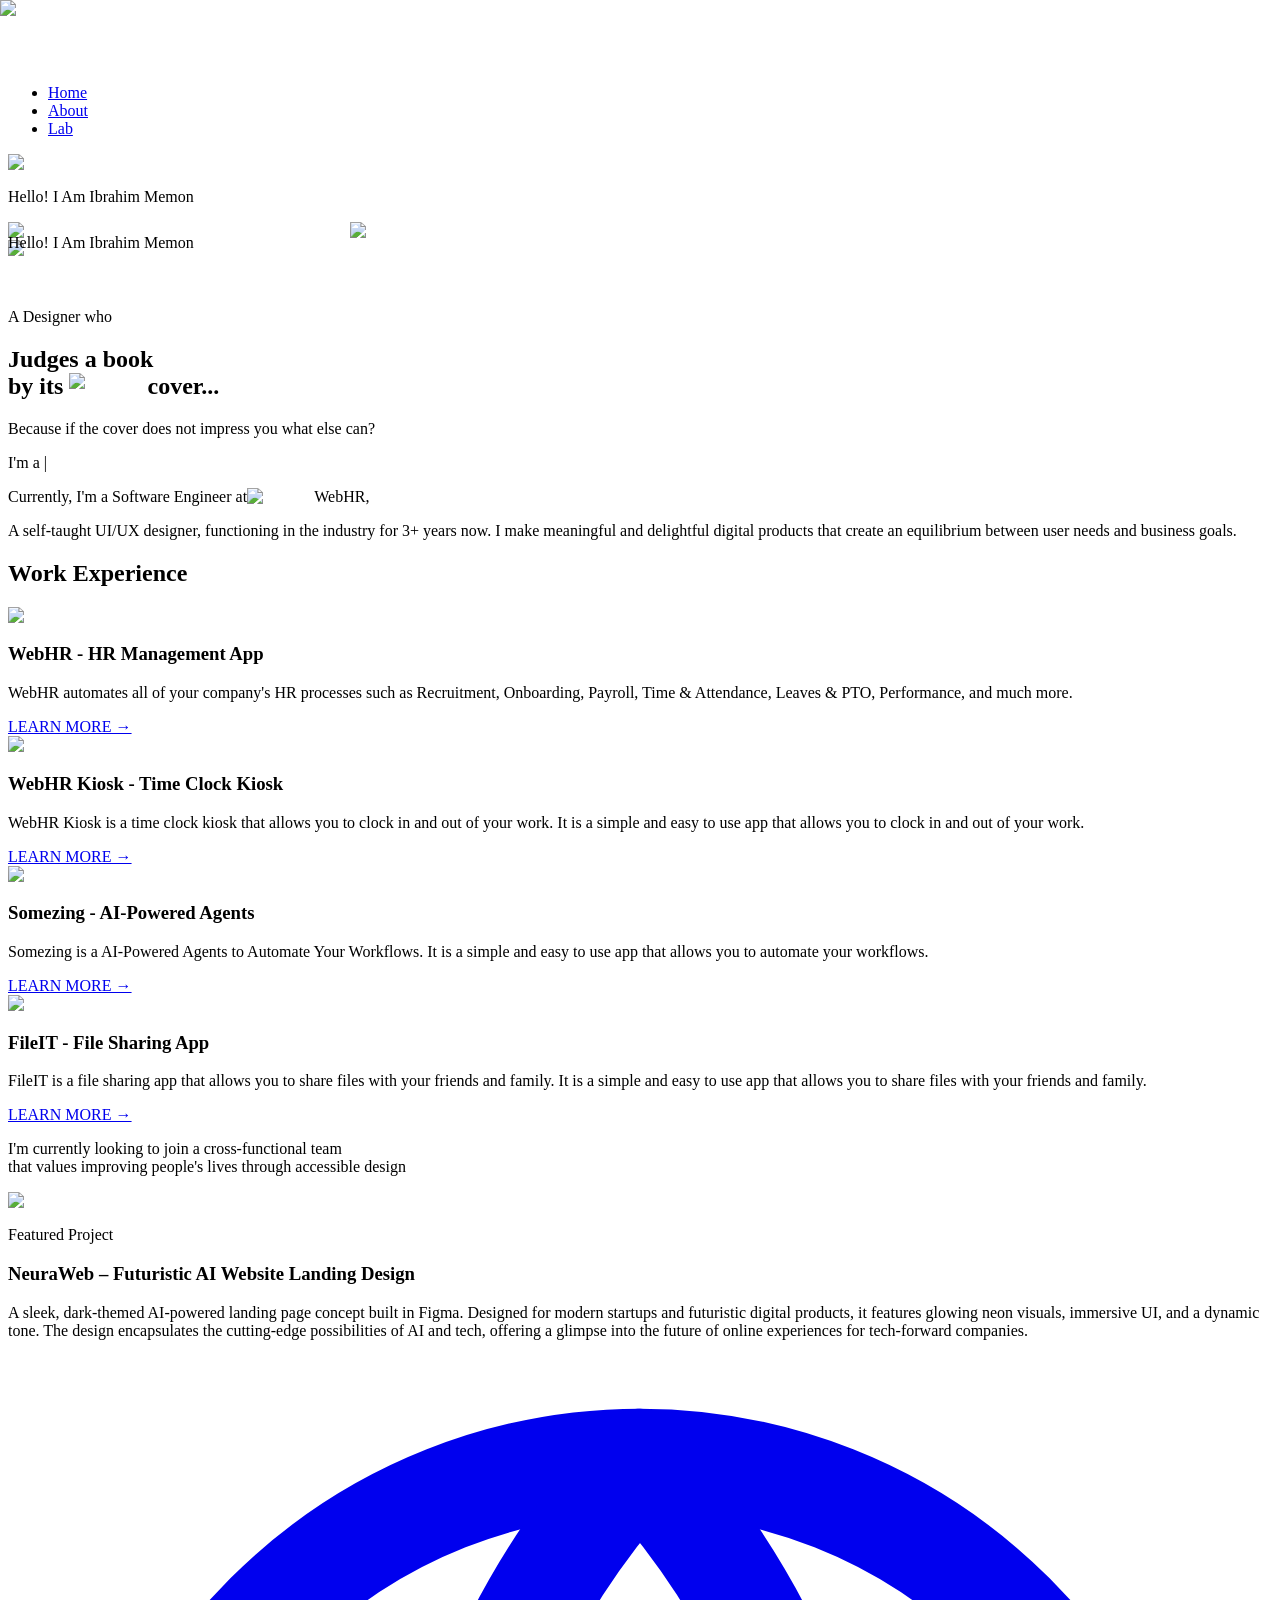
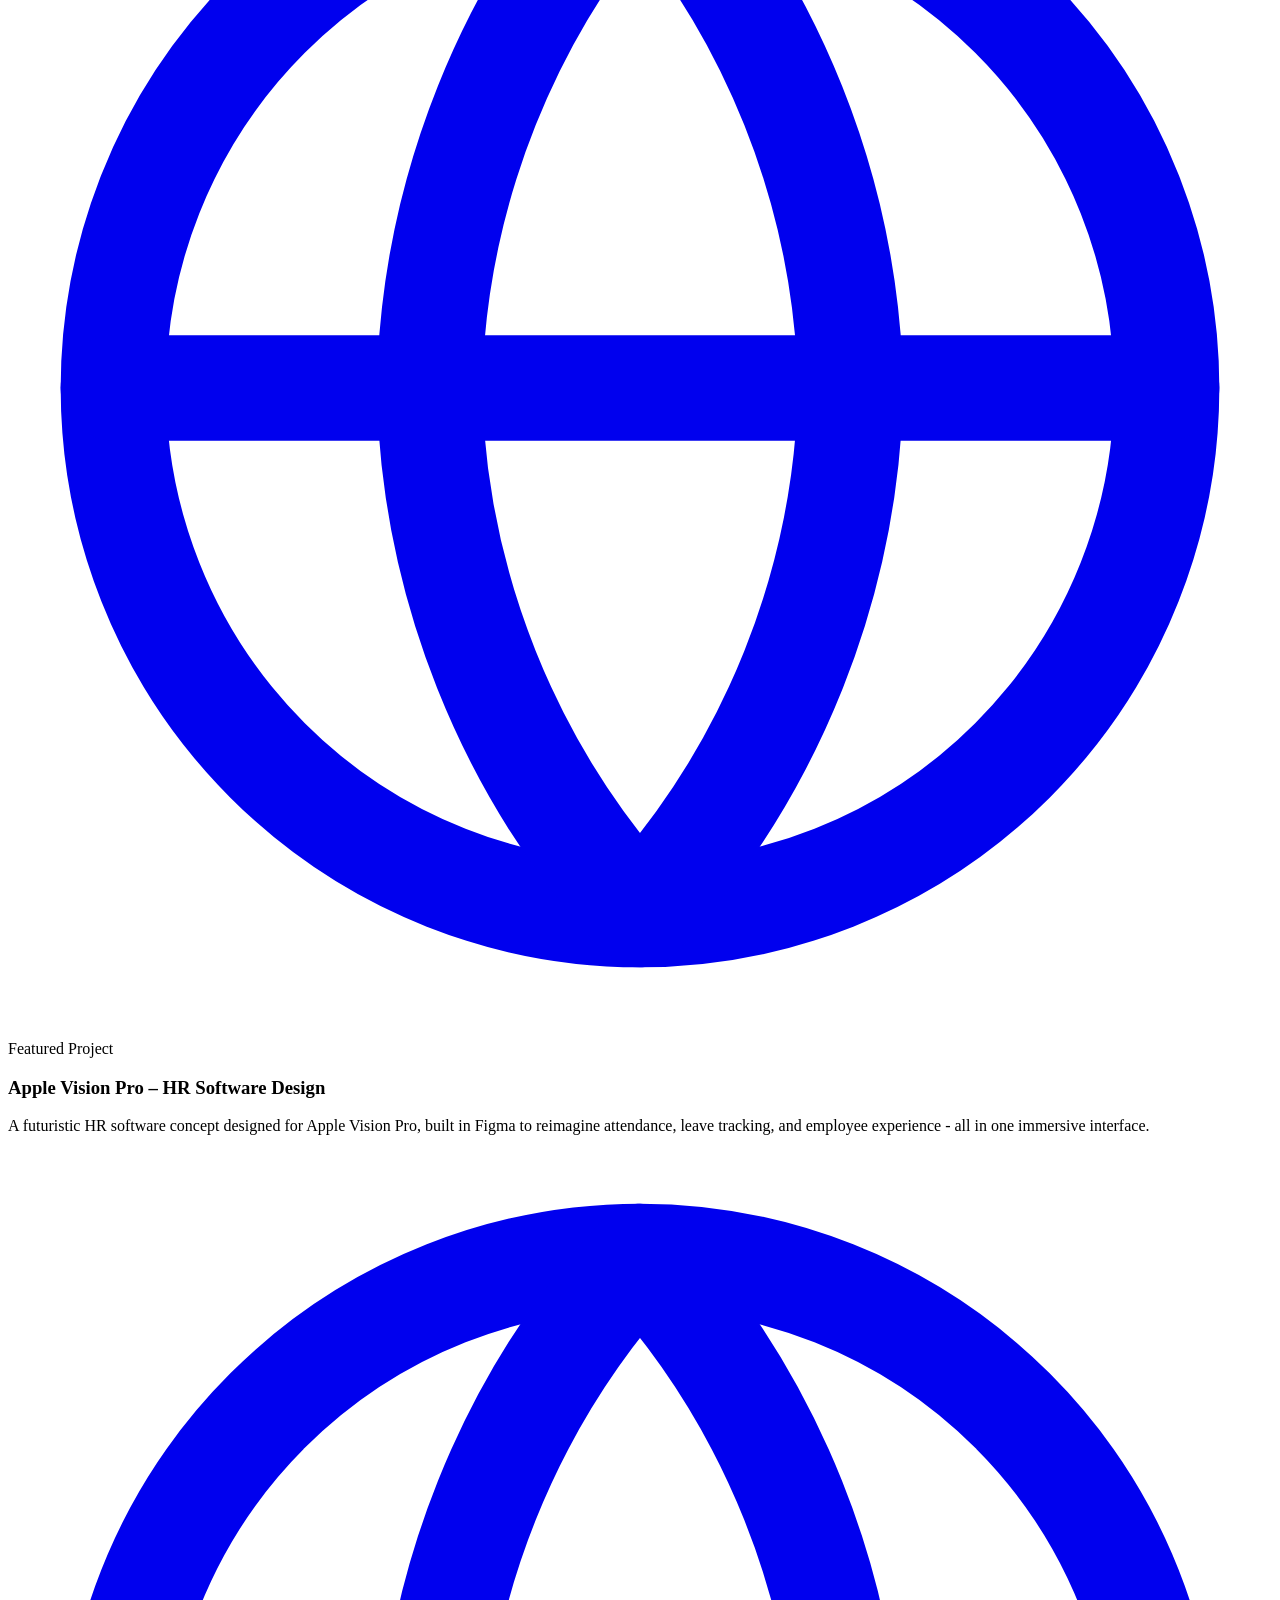
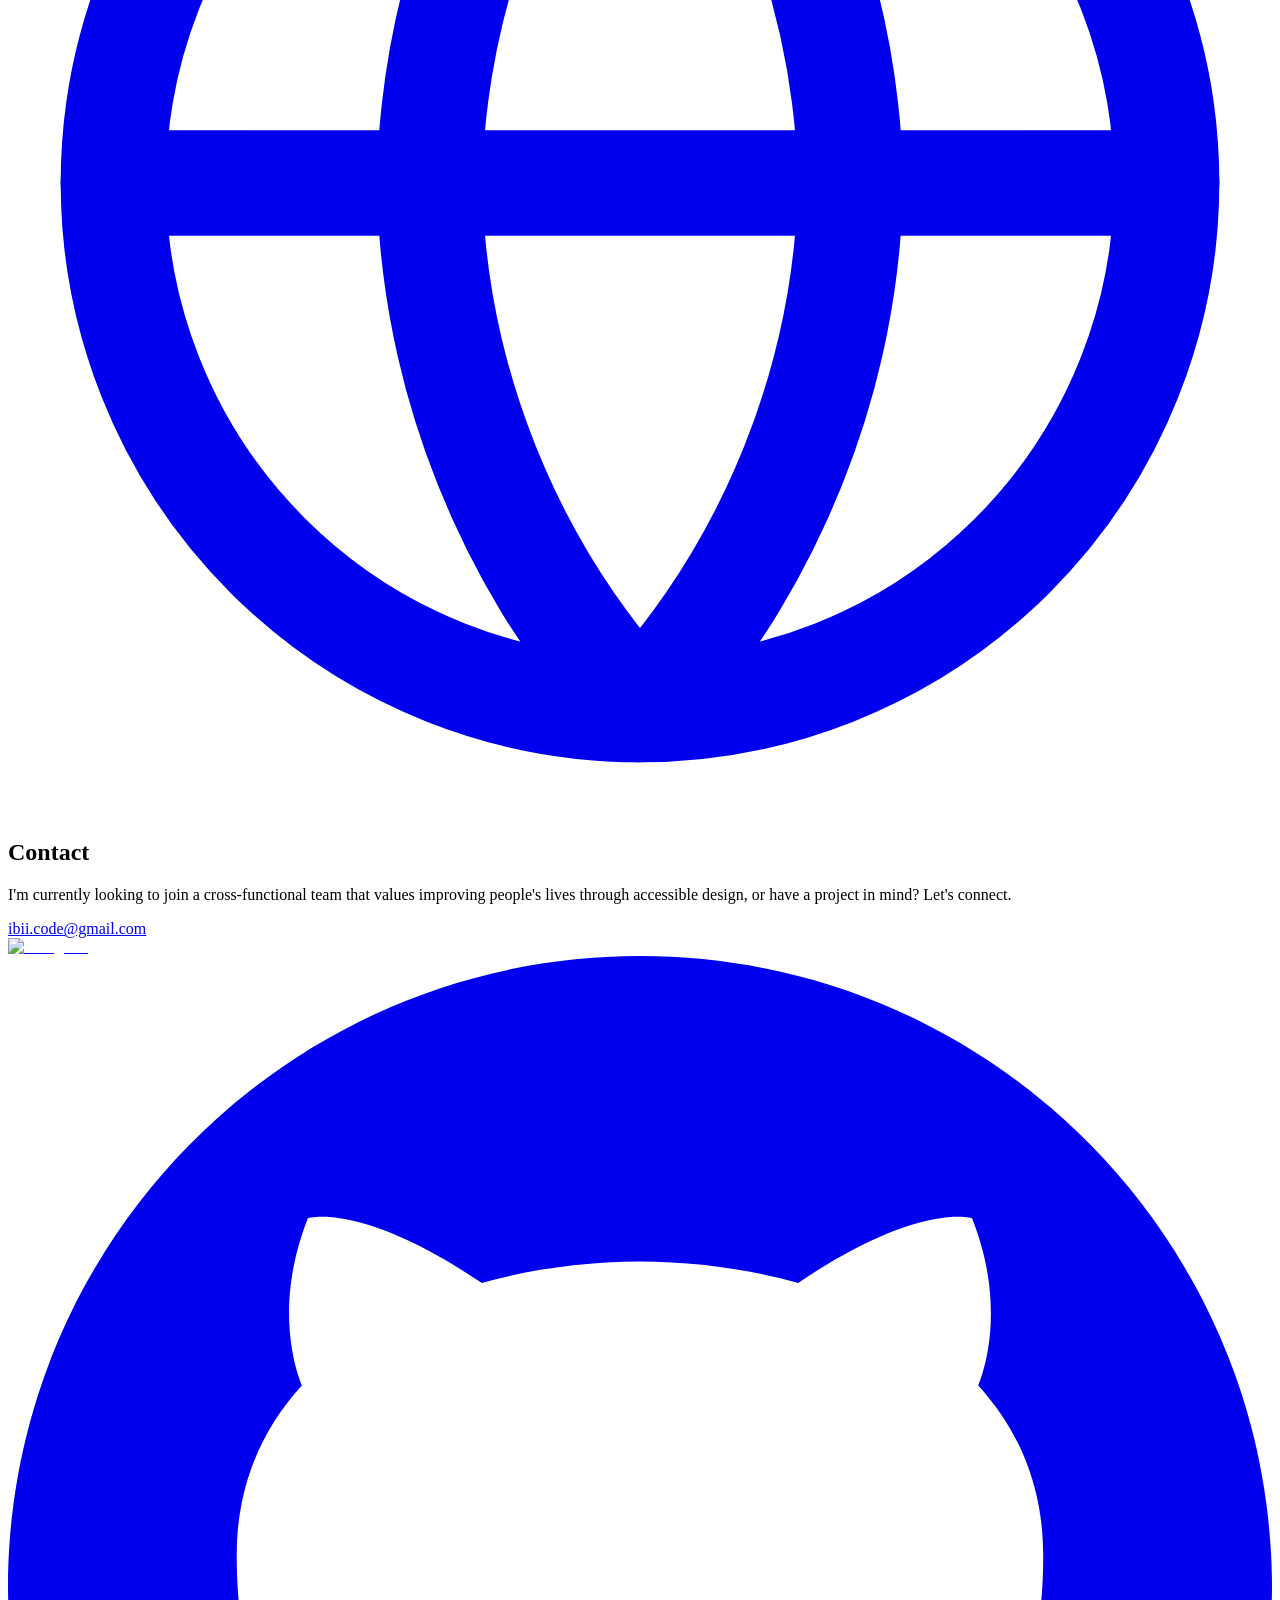
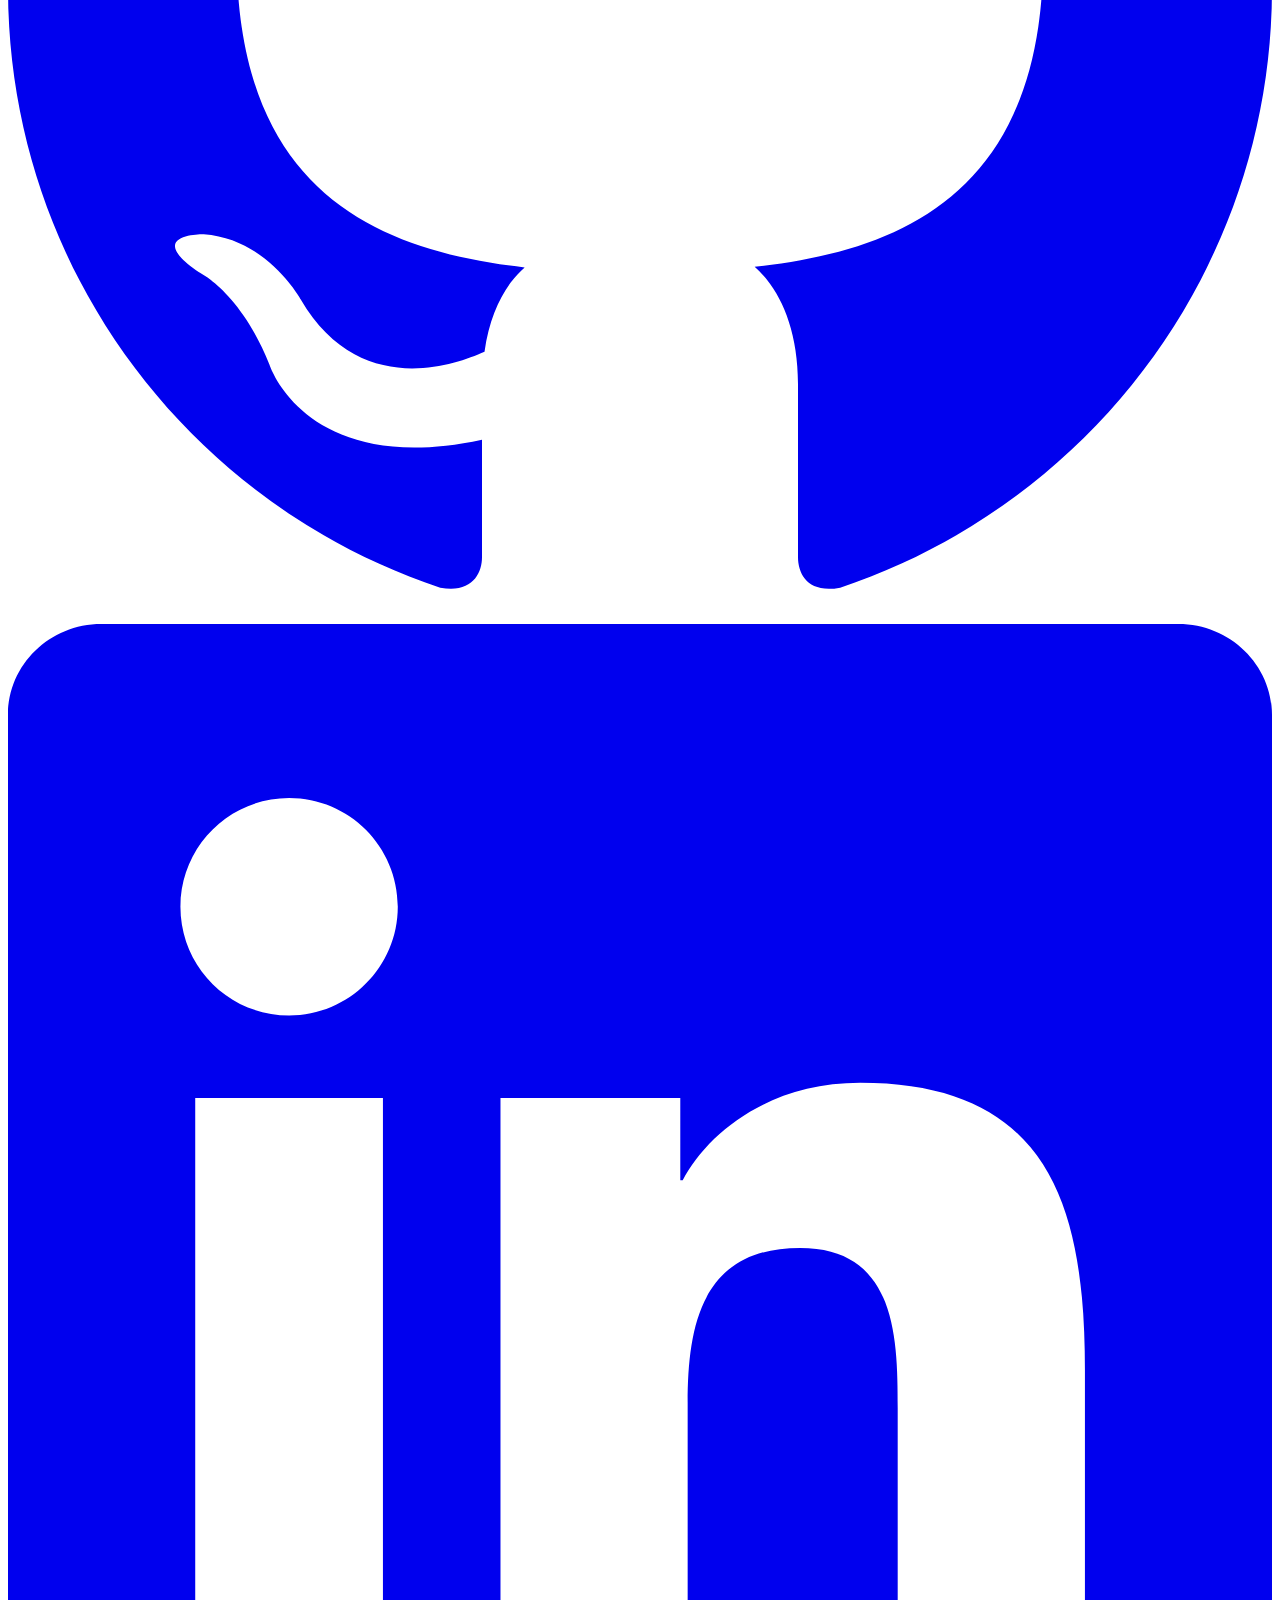
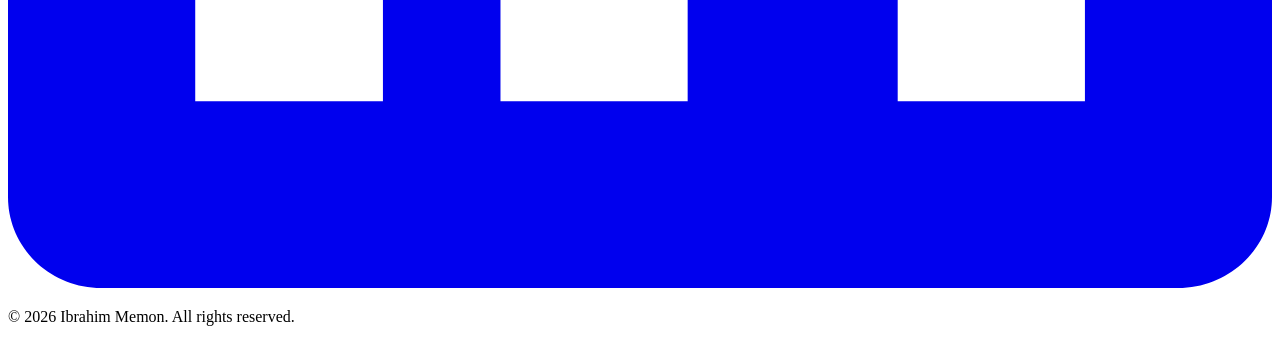
==== commit 95d99a5e: "Updates" ====
--- a/index.html
+++ b/index.html
@@ -1 +1 @@
-<!DOCTYPE html><!--3RnQNBPxxgpeI3c7W3FjL--><html lang="en"><head><meta charSet="utf-8"/><meta name="viewport" content="width=device-width, initial-scale=1, maximum-scale=5"/><link rel="preload" href="/github-portofolio/_next/static/media/47fe1b7cd6e6ed85-s.p.855a563b.woff2" as="font" crossorigin="" type="font/woff2"/><link rel="preload" href="/github-portofolio/_next/static/media/4b766aa38fdaaae3-s.p.6d98c708.woff2" as="font" crossorigin="" type="font/woff2"/><link rel="preload" href="/github-portofolio/_next/static/media/829ba4228c966254-s.p.a61bc753.woff2" as="font" crossorigin="" type="font/woff2"/><link rel="preload" href="/github-portofolio/_next/static/media/8e6fa89aa22d24ec-s.p.3aec397d.woff2" as="font" crossorigin="" type="font/woff2"/><link rel="preload" href="/github-portofolio/_next/static/media/a218039a3287bcfd-s.p.4a23d71b.woff2" as="font" crossorigin="" type="font/woff2"/><link rel="preload" href="/github-portofolio/_next/static/media/c875c6f5d3e977ac-s.p.80fc2c9e.woff2" as="font" crossorigin="" type="font/woff2"/><link rel="preload" href="/github-portofolio/_next/static/media/e2334d715941921e-s.p.d82a9aff.woff2" as="font" crossorigin="" type="font/woff2"/><link rel="preload" as="image" href="/assets/me.png"/><link rel="preload" as="image" href="/assets/me-glow.png"/><link rel="stylesheet" href="/github-portofolio/_next/static/chunks/8f2c6c52bd86fa7a.css" data-precedence="next"/><link rel="preload" as="script" fetchPriority="low" href="/github-portofolio/_next/static/chunks/7a4893ff6fc87fd0.js"/><script src="/github-portofolio/_next/static/chunks/14b2dbf0d3141f0c.js" async=""></script><script src="/github-portofolio/_next/static/chunks/718a0c81fde5a757.js" async=""></script><script src="/github-portofolio/_next/static/chunks/4b5115f20494c15c.js" async=""></script><script src="/github-portofolio/_next/static/chunks/3a24e9426385d95f.js" async=""></script><script src="/github-portofolio/_next/static/chunks/turbopack-15ff78b90fb16f70.js" async=""></script><script src="/github-portofolio/_next/static/chunks/265f19c04ab5fff0.js" async=""></script><script src="/github-portofolio/_next/static/chunks/7ead58b1050b8553.js" async=""></script><script src="/github-portofolio/_next/static/chunks/351b5a215bed8259.js" async=""></script><script src="/github-portofolio/_next/static/chunks/9e49613ec438a53b.js" async=""></script><link rel="canonical" href="https://ibiimemon.com"/><meta name="next-size-adjust" content=""/><title>Ibrahim Memon - Software Engineer &amp; UI/UX Designer</title><meta name="description" content="A self-taught UI/UX designer and Software Engineer at WebHR. Creating meaningful and delightful digital products that balance user needs and business goals. 3+ years of industry experience."/><meta name="author" content="Ibrahim Memon"/><meta name="keywords" content="Ibrahim Memon,Software Engineer,UI/UX Designer,Frontend Developer,React Developer,Next.js Developer,Web Designer,WebHR Engineer,Portfolio"/><meta name="creator" content="Ibrahim Memon"/><meta name="publisher" content="Ibrahim Memon"/><meta name="robots" content="index, follow"/><meta name="googlebot" content="index, follow, max-video-preview:-1, max-image-preview:large, max-snippet:-1"/><meta property="og:title" content="Ibrahim Memon - Software Engineer &amp; UI/UX Designer"/><meta property="og:description" content="A self-taught UI/UX designer and Software Engineer at WebHR. Creating meaningful and delightful digital products."/><meta property="og:url" content="https://ibiimemon.com/"/><meta property="og:site_name" content="Ibrahim Memon Portfolio"/><meta property="og:locale" content="en_US"/><meta property="og:type" content="website"/><meta name="twitter:card" content="summary_large_image"/><meta name="twitter:title" content="Ibrahim Memon - Software Engineer &amp; UI/UX Designer"/><meta name="twitter:description" content="A self-taught UI/UX designer and Software Engineer at WebHR."/><link rel="icon" href="/github-portofolio/favicon.ico?favicon.e30d4670.ico" sizes="256x256" type="image/x-icon"/><script src="/github-portofolio/_next/static/chunks/a6dad97d9634a72d.js" noModule=""></script></head><body class="poppins_85c0d870-module__Ibmuia__variable font-sans antialiased"><div hidden=""><!--$--><!--/$--></div><main class="min-h-screen bg-[#110720] text-white"><header class="fixed top-0 left-0 right-0 z-50 bg-[#110720]/80 backdrop-blur-sm border-b border-white/10"><nav class="px-6 py-4"><div class="container mx-auto max-w-6xl flex items-center justify-between h-full"><a class="text-2xl font-bold text-white hover:text-purple-400 transition-colors" href="/github-portofolio/"><img alt="Logo" loading="lazy" width="100" height="100" decoding="async" data-nimg="1" style="color:transparent;width:auto;height:auto" src="/logo/logo.svg"/></a><ul class="flex items-center gap-8 list-none m-0 p-0"><li class="m-0 p-0"><a class="text-white hover:text-purple-400 transition-colors text-base font-normal" href="#home">Home</a></li><li class="m-0 p-0"><a class="text-white hover:text-purple-400 transition-colors text-base font-normal" href="#about">About</a></li><li class="m-0 p-0"><a class="text-white hover:text-purple-400 transition-colors text-base font-normal" href="#lab">Lab</a></li></ul></div></nav></header><section id="home" class="min-h-screen flex items-center justify-center pt-20 px-6"><div class="container mx-auto max-w-6xl"><div class="flex flex-col lg:flex-row items-center "><div class="flex justify-center lg:justify-end relative w-full lg:w-auto"><div class="relative top-10"><div class="lg:hidden  -top-150 z-10"><div class="relative inline-block "><img alt="Arrow pointer" loading="lazy" width="80" height="80" decoding="async" data-nimg="1" class="absolute top-5 rotate-z-280" style="color:transparent;width:auto;height:auto" src="/assets/arrow.png"/><div class="relative"><p class="text-white text-lg whitespace-nowrap">Hello! I Am<!-- --> <span class="text-purple-400">Ibrahim Memon</span></p></div><div class="absolute -bottom-2 left-1/2 transform -translate-x-1/2 w-0 h-0 border-l-8 border-l-transparent border-r-8 border-r-transparent border-t-8 border-t-white/10"></div></div></div><img alt="Ibrahim Memon - Software Engineer and Designer" width="300" height="300" decoding="async" data-nimg="1" class=" max-w-md absolute" style="color:transparent;width:auto;height:auto" src="/assets/me.png"/><img alt="Ibrahim Memon - Software Engineer and Designer" width="300" height="300" decoding="async" data-nimg="1" class="max-w-md " style="color:transparent;width:auto;height:auto" src="/assets/me-glow.png"/></div></div><div class="flex-1 space-y-6 text-center lg:text-left"><div class="hidden lg:inline-block relative"><img alt="Arrow pointer" loading="lazy" width="100" height="100" decoding="async" data-nimg="1" class="absolute " style="color:transparent;left:-100px;top:-50px;width:auto;height:auto" src="/assets/arrow.png"/><div style="bottom:40px;position:relative"><p class="text-white text-lg">Hello! I Am<!-- --> <span class="text-purple-400">Ibrahim Memon</span></p></div><div class="absolute -bottom-2 left-8 w-0 h-0 border-l-8 border-l-transparent border-r-8 border-r-transparent border-t-8 border-t-white/10"></div></div><div class=""><p class="text-2xl"> A Designer who </p><h1 class="text-5xl tracking-tight lg:text-7xl font-semibold text-white leading-tight">Judges a book<br/> by its<!-- --> <span class="relative inline-block"><img alt="Circle" loading="lazy" width="200" height="200" decoding="async" data-nimg="1" class="absolute mt-2" style="color:transparent" src="/assets/circle.png"/><span class="bg-gradient-to-r from-violet-600 via-violet-400 to-violet-600 bg-clip-text text-transparent">cover</span></span>...</h1><p class="text-md text-white/80">Because if the cover does not impress you what else can?</p></div></div></div><div class="space-y-3 pt-15 text-center lg:text-left"><p class="text-5xl text-white font-bold">I&#x27;m a <span class="animate-pulse">|</span></p><p class="text-lg lg:text-xl text-white/90 tracking-wide flex flex-wrap items-center justify-center lg:justify-start gap-2"><span>Currently, I&#x27;m a Software Engineer at</span><span class="flex items-center gap-2"><img alt="WebHR" loading="lazy" width="20" height="20" decoding="async" data-nimg="1" class="w-5 h-5" style="color:transparent;width:auto;height:auto" src="/assets/webhr.webp"/><span class="text-blue-400 font-semibold">WebHR,</span></span></p><p class="text-lg text-white/80 max-w-2xl mt-15 mx-auto lg:mx-0">A self-taught UI/UX designer, functioning in the industry for 3+ years now. I make meaningful and delightful digital products that create an equilibrium between user needs and business goals.</p></div></div></section><section id="experience" class="py-20 px-6"><div class="container mx-auto max-w-6xl"><h2 class="text-4xl lg:text-5xl font-bold text-white mb-12 text-center">Work Experience</h2><div class="grid grid-cols-1 md:grid-cols-2 gap-6"><div class="bg-gradient-to-r from-slate-950 via-purple-950 to-slate-950  backdrop-blur-sm rounded-xl p-6 border-t-3 border-purple-700 hover:shadow-2xl hover:shadow-purple-900 flex items-center gap-4"><div class="mb-4 "><img alt="WebHR - HR Management App" loading="lazy" width="160" height="160" decoding="async" data-nimg="1" class="object-contain" style="color:transparent" src="/cards/card-1.png"/></div><div><h3 class="text-xl font-semibold text-white mb-2">WebHR - HR Management App</h3><p class="text-white/70 text-sm mb-4">WebHR automates all of your company&#x27;s HR processes such as Recruitment, Onboarding, Payroll, Time &amp; Attendance, Leaves &amp; PTO, Performance, and much more.</p><a target="_blank" rel="noopener noreferrer" class="text-purple-400 hover:text-purple-300 font-medium text-sm transition-colors inline-block" href="https://ibiimemon.com/lab">LEARN MORE →</a></div></div><div class="bg-gradient-to-r from-slate-950 via-purple-950 to-slate-950  backdrop-blur-sm rounded-xl p-6 border-t-3 border-purple-700 hover:shadow-2xl hover:shadow-purple-900 flex items-center gap-4"><div class="mb-4 "><img alt="WebHR Kiosk - Time Clock Kiosk" loading="lazy" width="160" height="160" decoding="async" data-nimg="1" class="object-contain" style="color:transparent" src="/cards/card-2.png"/></div><div><h3 class="text-xl font-semibold text-white mb-2">WebHR Kiosk - Time Clock Kiosk</h3><p class="text-white/70 text-sm mb-4">WebHR Kiosk is a time clock kiosk that allows you to clock in and out of your work. It is a simple and easy to use app that allows you to clock in and out of your work.</p><a target="_blank" rel="noopener noreferrer" class="text-purple-400 hover:text-purple-300 font-medium text-sm transition-colors inline-block" href="https://ibiimemon.com/lab">LEARN MORE →</a></div></div><div class="bg-gradient-to-r from-slate-950 via-purple-950 to-slate-950  backdrop-blur-sm rounded-xl p-6 border-t-3 border-purple-700 hover:shadow-2xl hover:shadow-purple-900 flex items-center gap-4"><div class="mb-4 "><img alt="Somezing - AI-Powered Agents" loading="lazy" width="160" height="160" decoding="async" data-nimg="1" class="object-contain" style="color:transparent" src="/cards/card-3.png"/></div><div><h3 class="text-xl font-semibold text-white mb-2">Somezing - AI-Powered Agents</h3><p class="text-white/70 text-sm mb-4">Somezing is a AI-Powered Agents to Automate Your Workflows. It is a simple and easy to use app that allows you to automate your workflows.</p><a target="_blank" rel="noopener noreferrer" class="text-purple-400 hover:text-purple-300 font-medium text-sm transition-colors inline-block" href="https://ibiimemon.com/lab">LEARN MORE →</a></div></div><div class="bg-gradient-to-r from-slate-950 via-purple-950 to-slate-950  backdrop-blur-sm rounded-xl p-6 border-t-3 border-purple-700 hover:shadow-2xl hover:shadow-purple-900 flex items-center gap-4"><div class="mb-4 "><img alt="FileIT - File Sharing App" loading="lazy" width="160" height="160" decoding="async" data-nimg="1" class="object-contain" style="color:transparent" src="/cards/card-4.png"/></div><div><h3 class="text-xl font-semibold text-white mb-2">FileIT - File Sharing App</h3><p class="text-white/70 text-sm mb-4">FileIT is a file sharing app that allows you to share files with your friends and family. It is a simple and easy to use app that allows you to share files with your friends and family.</p><a target="_blank" rel="noopener noreferrer" class="text-purple-400 hover:text-purple-300 font-medium text-sm transition-colors inline-block" href="https://ibiimemon.com/lab">LEARN MORE →</a></div></div></div></div></section><section id="about" class="py-20 px-6"><div class="container mx-auto max-w-6xl"><div class="text-center mb-16"><p class="text-2xl max-w-6xl mx-auto">I&#x27;m currently looking to join a <span class="text-purple-400">cross-functional team</span><br/> <span class="text-sm">that values improving people&#x27;s lives through accessible design</span></p></div><img alt="Skills" loading="lazy" width="800" height="800" decoding="async" data-nimg="1" class="object-cover mx-auto" style="color:transparent;width:auto;height:auto" src="/assets/illustration.png"/></div></section><section id="lab" class="py-20 px-6"><div class="container mx-auto max-w-7xl"><div class="mb-20 last:mb-0"><div class="relative grid grid-cols-1 lg:grid-cols-2 gap-8 lg:gap-12 items-center "><div class=""><p class="text-purple-400 text-lg lg:text-xl mb-2 font-medium">Featured Project</p><h3 class="text-3xl lg:text-4xl font-bold text-white mb-6">NeuraWeb – Futuristic AI Website Landing Design</h3><div class="relative z-10 mb-6"><div class="bg-gradient-to-br from-white/5 to-white/10 backdrop-blur-md rounded-2xl p-6 lg:p-8 border border-white/10 shadow-lg lg:w-[calc(100%+20%)]"><p class="text-white/90 text-base lg:text-lg leading-relaxed">A sleek, dark-themed AI-powered landing page concept built in Figma. Designed for modern startups and futuristic digital products, it features glowing neon visuals, immersive UI, and a dynamic tone. The design encapsulates the cutting-edge possibilities of AI and tech, offering a glimpse into the future of online experiences for tech-forward companies.</p></div></div><div class="flex gap-4"><a href="https://www.figma.com/community/file/1441377868897233703/ai-website-landing-design" target="_blank" rel="noopener noreferrer" class="text-white hover:text-purple-400 transition-colors duration-200" aria-label="Visit project website"><svg xmlns="http://www.w3.org/2000/svg" viewBox="0 0 24 24" fill="none" stroke="currentColor" stroke-width="2" stroke-linecap="round" stroke-linejoin="round" class="w-6 h-6"><circle cx="12" cy="12" r="10"></circle><line x1="2" y1="12" x2="22" y2="12"></line><path d="M12 2a15.3 15.3 0 0 1 4 10 15.3 15.3 0 0 1-4 10 15.3 15.3 0 0 1-4-10 15.3 15.3 0 0 1 4-10z"></path></svg></a></div></div><div class=""><div class="relative w-full aspect-[4/3] rounded-2xl overflow-hidden bg-slate-950 p-2 lg:p-3 shadow-2xl"><div class="relative w-full h-full rounded-lg overflow-hidden"><img alt="NeuraWeb – Futuristic AI Website Landing Design" loading="lazy" decoding="async" data-nimg="fill" class="object-cover" style="position:absolute;height:100%;width:100%;left:0;top:0;right:0;bottom:0;color:transparent" src="/projects/project-1.png"/></div></div></div></div></div><div class="mb-20 last:mb-0"><div class="relative grid grid-cols-1 lg:grid-cols-2 gap-8 lg:gap-12 items-center lg:grid-flow-dense"><div class="lg:col-start-2"><p class="text-purple-400 text-lg lg:text-xl mb-2 font-medium">Featured Project</p><h3 class="text-3xl lg:text-4xl font-bold text-white mb-6">Apple Vision Pro – HR Software Design</h3><div class="relative z-10 mb-6"><div class="bg-gradient-to-br from-white/5 to-white/10 backdrop-blur-md rounded-2xl p-6 lg:p-8 border border-white/10 shadow-lg lg:ml-[-20%]"><p class="text-white/90 text-base lg:text-lg leading-relaxed">A futuristic HR software concept designed for Apple Vision Pro, built in Figma to reimagine attendance, leave tracking, and employee experience - all in one immersive interface.</p></div></div><div class="flex gap-4"><a href="https://www.figma.com/community/file/1371824014208363481/apple-vision-pro-hr-software-design" target="_blank" rel="noopener noreferrer" class="text-white hover:text-purple-400 transition-colors duration-200" aria-label="Visit project website"><svg xmlns="http://www.w3.org/2000/svg" viewBox="0 0 24 24" fill="none" stroke="currentColor" stroke-width="2" stroke-linecap="round" stroke-linejoin="round" class="w-6 h-6"><circle cx="12" cy="12" r="10"></circle><line x1="2" y1="12" x2="22" y2="12"></line><path d="M12 2a15.3 15.3 0 0 1 4 10 15.3 15.3 0 0 1-4 10 15.3 15.3 0 0 1-4-10 15.3 15.3 0 0 1 4-10z"></path></svg></a></div></div><div class="lg:col-start-1 lg:row-start-1"><div class="relative w-full aspect-[4/3] rounded-2xl overflow-hidden bg-slate-950 p-2 lg:p-3 shadow-2xl"><div class="relative w-full h-full rounded-lg overflow-hidden"><img alt="Apple Vision Pro – HR Software Design" loading="lazy" decoding="async" data-nimg="fill" class="object-cover" style="position:absolute;height:100%;width:100%;left:0;top:0;right:0;bottom:0;color:transparent" src="/projects/project-2.png"/></div></div></div></div></div></div></section><footer id="contact" class="py-10  px-6 border-t border-white/10"><div class="container mx-auto max-w-6xl"><div class="text-center mb-12"><h2 class="text-4xl lg:text-5xl font-bold text-white mb-6">Contact</h2><p class="text-md text-white/80 max-w-2xl mx-auto mb-8">I&#x27;m currently looking to join a cross-functional team that values improving people&#x27;s lives through accessible design, or have a project in mind? Let&#x27;s connect.</p><a href="mailto:ibii.code@gmail.com" class="text-md text-purple-400 hover:text-purple-300 transition-colors">ibii.code@gmail.com</a></div><div class="flex justify-center gap-6 mt-12"><a target="_blank" rel="noopener noreferrer" class="w-10 h-10 flex items-center justify-center rounded-full bg-white/10 hover:bg-white/20 border border-purple-500/30 hover:border-purple-500/50 transition-all" aria-label="Instagram" href="https://www.instagram.com/ibii.memon/"><img alt="Instagram" loading="lazy" width="20" height="20" decoding="async" data-nimg="1" class="w-5 h-5" style="color:transparent" src="/assets/insta.webp"/></a><a target="_blank" rel="noopener noreferrer" class="w-10 h-10 flex items-center justify-center rounded-full bg-white/10 hover:bg-white/20 border border-purple-500/30 hover:border-purple-500/50 transition-all" aria-label="GitHub" href="https://github.com/ibrahimmemonn"><svg class="w-5 h-5 text-white" fill="currentColor" viewBox="0 0 24 24"><path d="M12 0c-6.626 0-12 5.373-12 12 0 5.302 3.438 9.8 8.207 11.387.599.111.793-.261.793-.577v-2.234c-3.338.726-4.033-1.416-4.033-1.416-.546-1.387-1.333-1.756-1.333-1.756-1.089-.745.083-.729.083-.729 1.205.084 1.839 1.237 1.839 1.237 1.07 1.834 2.807 1.304 3.492.997.107-.775.418-1.305.762-1.604-2.665-.305-5.467-1.334-5.467-5.931 0-1.311.469-2.381 1.236-3.221-.124-.303-.535-1.524.117-3.176 0 0 1.008-.322 3.301 1.23.957-.266 1.983-.399 3.003-.404 1.02.005 2.047.138 3.006.404 2.291-1.552 3.297-1.23 3.297-1.23.653 1.653.242 2.874.118 3.176.77.84 1.235 1.911 1.235 3.221 0 4.609-2.807 5.624-5.479 5.921.43.372.823 1.102.823 2.222v3.293c0 .319.192.694.801.576 4.765-1.589 8.199-6.086 8.199-11.386 0-6.627-5.373-12-12-12z"></path></svg></a><a target="_blank" rel="noopener noreferrer" class="w-10 h-10 flex items-center justify-center rounded-full bg-white/10 hover:bg-white/20 border border-purple-500/30 hover:border-purple-500/50 transition-all" aria-label="LinkedIn" href="https://www.linkedin.com/in/ibrahimmemonn/"><svg class="w-5 h-5 text-white" fill="currentColor" viewBox="0 0 24 24"><path d="M20.447 20.452h-3.554v-5.569c0-1.328-.027-3.037-1.852-3.037-1.853 0-2.136 1.445-2.136 2.939v5.667H9.351V9h3.414v1.561h.046c.477-.9 1.637-1.85 3.37-1.85 3.601 0 4.267 2.37 4.267 5.455v6.286zM5.337 7.433c-1.144 0-2.063-.926-2.063-2.065 0-1.138.92-2.063 2.063-2.063 1.14 0 2.064.925 2.064 2.063 0 1.139-.925 2.065-2.064 2.065zm1.782 13.019H3.555V9h3.564v11.452zM22.225 0H1.771C.792 0 0 .774 0 1.729v20.542C0 23.227.792 24 1.771 24h20.451C23.2 24 24 23.227 24 22.271V1.729C24 .774 23.2 0 22.222 0h.003z"></path></svg></a></div><div class="text-center mt-12 pt-8 border-t border-white/10"><p class="text-white/60 text-sm">© <!-- -->2026<!-- --> Ibrahim Memon. All rights reserved.</p></div></div></footer></main><!--$--><!--/$--><!--$!--><template data-dgst="BAILOUT_TO_CLIENT_SIDE_RENDERING"></template><!--/$--><script src="/github-portofolio/_next/static/chunks/7a4893ff6fc87fd0.js" id="_R_" async=""></script><script>(self.__next_f=self.__next_f||[]).push([0])</script><script>self.__next_f.push([1,"1:\"$Sreact.fragment\"\n2:I[26994,[\"/github-portofolio/_next/static/chunks/265f19c04ab5fff0.js\",\"/github-portofolio/_next/static/chunks/7ead58b1050b8553.js\"],\"default\"]\n3:I[38816,[\"/github-portofolio/_next/static/chunks/265f19c04ab5fff0.js\",\"/github-portofolio/_next/static/chunks/7ead58b1050b8553.js\"],\"default\"]\n4:I[24985,[\"/github-portofolio/_next/static/chunks/351b5a215bed8259.js\"],\"Analytics\"]\n5:I[54856,[\"/github-portofolio/_next/static/chunks/351b5a215bed8259.js\",\"/github-portofolio/_next/static/chunks/265f19c04ab5fff0.js\",\"/github-portofolio/_next/static/chunks/9e49613ec438a53b.js\"],\"\"]\n6:I[89877,[\"/github-portofolio/_next/static/chunks/351b5a215bed8259.js\",\"/github-portofolio/_next/static/chunks/265f19c04ab5fff0.js\",\"/github-portofolio/_next/static/chunks/9e49613ec438a53b.js\"],\"Image\"]\n7:I[94362,[\"/github-portofolio/_next/static/chunks/351b5a215bed8259.js\",\"/github-portofolio/_next/static/chunks/265f19c04ab5fff0.js\",\"/github-portofolio/_next/static/chunks/9e49613ec438a53b.js\"],\"default\"]\n13:I[70540,[],\"default\"]\n:HL[\"/github-portofolio/_next/static/chunks/8f2c6c52bd86fa7a.css\",\"style\"]\n:HL[\"/github-portofolio/_next/static/media/47fe1b7cd6e6ed85-s.p.855a563b.woff2\",\"font\",{\"crossOrigin\":\"\",\"type\":\"font/woff2\"}]\n:HL[\"/github-portofolio/_next/static/media/4b766aa38fdaaae3-s.p.6d98c708.woff2\",\"font\",{\"crossOrigin\":\"\",\"type\":\"font/woff2\"}]\n:HL[\"/github-portofolio/_next/static/media/829ba4228c966254-s.p.a61bc753.woff2\",\"font\",{\"crossOrigin\":\"\",\"type\":\"font/woff2\"}]\n:HL[\"/github-portofolio/_next/static/media/8e6fa89aa22d24ec-s.p.3aec397d.woff2\",\"font\",{\"crossOrigin\":\"\",\"type\":\"font/woff2\"}]\n:HL[\"/github-portofolio/_next/static/media/a218039a3287bcfd-s.p.4a23d71b.woff2\",\"font\",{\"crossOrigin\":\"\",\"type\":\"font/woff2\"}]\n:HL[\"/github-portofolio/_next/static/media/c875c6f5d3e977ac-s.p.80fc2c9e.woff2\",\"font\",{\"crossOrigin\":\"\",\"type\":\"font/woff2\"}]\n:HL[\"/github-portofolio/_next/static/media/e2334d715941921e-s.p.d82a9aff.woff2\",\"font\",{\"crossOrigin\":\"\",\"type\":\"font/woff2\"}]\n"])</script><script>self.__next_f.push([1,"0:{\"P\":null,\"b\":\"3RnQNBPxxgpeI3c7W3FjL\",\"c\":[\"\",\"\"],\"q\":\"\",\"i\":false,\"f\":[[[\"\",{\"children\":[\"__PAGE__\",{}]},\"$undefined\",\"$undefined\",true],[[\"$\",\"$1\",\"c\",{\"children\":[[[\"$\",\"link\",\"0\",{\"rel\":\"stylesheet\",\"href\":\"/github-portofolio/_next/static/chunks/8f2c6c52bd86fa7a.css\",\"precedence\":\"next\",\"crossOrigin\":\"$undefined\",\"nonce\":\"$undefined\"}],[\"$\",\"script\",\"script-0\",{\"src\":\"/github-portofolio/_next/static/chunks/351b5a215bed8259.js\",\"async\":true,\"nonce\":\"$undefined\"}]],[\"$\",\"html\",null,{\"lang\":\"en\",\"children\":[[\"$\",\"head\",null,{\"children\":[\"$\",\"link\",null,{\"rel\":\"canonical\",\"href\":\"https://ibiimemon.com\"}]}],[\"$\",\"body\",null,{\"className\":\"poppins_85c0d870-module__Ibmuia__variable font-sans antialiased\",\"children\":[[\"$\",\"$L2\",null,{\"parallelRouterKey\":\"children\",\"error\":\"$undefined\",\"errorStyles\":\"$undefined\",\"errorScripts\":\"$undefined\",\"template\":[\"$\",\"$L3\",null,{}],\"templateStyles\":\"$undefined\",\"templateScripts\":\"$undefined\",\"notFound\":[[[\"$\",\"title\",null,{\"children\":\"404: This page could not be found.\"}],[\"$\",\"div\",null,{\"style\":{\"fontFamily\":\"system-ui,\\\"Segoe UI\\\",Roboto,Helvetica,Arial,sans-serif,\\\"Apple Color Emoji\\\",\\\"Segoe UI Emoji\\\"\",\"height\":\"100vh\",\"textAlign\":\"center\",\"display\":\"flex\",\"flexDirection\":\"column\",\"alignItems\":\"center\",\"justifyContent\":\"center\"},\"children\":[\"$\",\"div\",null,{\"children\":[[\"$\",\"style\",null,{\"dangerouslySetInnerHTML\":{\"__html\":\"body{color:#000;background:#fff;margin:0}.next-error-h1{border-right:1px solid rgba(0,0,0,.3)}@media (prefers-color-scheme:dark){body{color:#fff;background:#000}.next-error-h1{border-right:1px solid rgba(255,255,255,.3)}}\"}}],[\"$\",\"h1\",null,{\"className\":\"next-error-h1\",\"style\":{\"display\":\"inline-block\",\"margin\":\"0 20px 0 0\",\"padding\":\"0 23px 0 0\",\"fontSize\":24,\"fontWeight\":500,\"verticalAlign\":\"top\",\"lineHeight\":\"49px\"},\"children\":404}],[\"$\",\"div\",null,{\"style\":{\"display\":\"inline-block\"},\"children\":[\"$\",\"h2\",null,{\"style\":{\"fontSize\":14,\"fontWeight\":400,\"lineHeight\":\"49px\",\"margin\":0},\"children\":\"This page could not be found.\"}]}]]}]}]],[]],\"forbidden\":\"$undefined\",\"unauthorized\":\"$undefined\"}],[\"$\",\"$L4\",null,{}]]}]]}]]}],{\"children\":[[\"$\",\"$1\",\"c\",{\"children\":[[\"$\",\"main\",null,{\"className\":\"min-h-screen bg-[#110720] text-white\",\"children\":[[\"$\",\"header\",null,{\"className\":\"fixed top-0 left-0 right-0 z-50 bg-[#110720]/80 backdrop-blur-sm border-b border-white/10\",\"children\":[\"$\",\"nav\",null,{\"className\":\"px-6 py-4\",\"children\":[\"$\",\"div\",null,{\"className\":\"container mx-auto max-w-6xl flex items-center justify-between h-full\",\"children\":[[\"$\",\"$L5\",null,{\"href\":\"/\",\"className\":\"text-2xl font-bold text-white hover:text-purple-400 transition-colors\",\"children\":[\"$\",\"$L6\",null,{\"src\":\"/logo/logo.svg\",\"alt\":\"Logo\",\"width\":100,\"height\":100,\"style\":{\"width\":\"auto\",\"height\":\"auto\"}}]}],[\"$\",\"ul\",null,{\"className\":\"flex items-center gap-8 list-none m-0 p-0\",\"children\":[[\"$\",\"li\",null,{\"className\":\"m-0 p-0\",\"children\":[\"$\",\"$L5\",null,{\"href\":\"#home\",\"className\":\"text-white hover:text-purple-400 transition-colors text-base font-normal\",\"children\":\"Home\"}]}],[\"$\",\"li\",null,{\"className\":\"m-0 p-0\",\"children\":[\"$\",\"$L5\",null,{\"href\":\"#about\",\"className\":\"text-white hover:text-purple-400 transition-colors text-base font-normal\",\"children\":\"About\"}]}],[\"$\",\"li\",null,{\"className\":\"m-0 p-0\",\"children\":[\"$\",\"$L5\",null,{\"href\":\"#lab\",\"className\":\"text-white hover:text-purple-400 transition-colors text-base font-normal\",\"children\":\"Lab\"}]}]]}]]}]}]}],[\"$\",\"$L7\",null,{}],[\"$\",\"section\",null,{\"id\":\"experience\",\"className\":\"py-20 px-6\",\"children\":[\"$\",\"div\",null,{\"className\":\"container mx-auto max-w-6xl\",\"children\":[[\"$\",\"h2\",null,{\"className\":\"text-4xl lg:text-5xl font-bold text-white mb-12 text-center\",\"children\":\"Work Experience\"}],[\"$\",\"div\",null,{\"className\":\"grid grid-cols-1 md:grid-cols-2 gap-6\",\"children\":[[\"$\",\"div\",\"1\",{\"className\":\"bg-gradient-to-r from-slate-950 via-purple-950 to-slate-950  backdrop-blur-sm rounded-xl p-6 border-t-3 border-purple-700 hover:shadow-2xl hover:shadow-purple-900 flex items-center gap-4\",\"children\":[[\"$\",\"div\",null,{\"className\":\"mb-4 \",\"children\":[\"$\",\"$L6\",null,{\"src\":\"/cards/card-1.png\",\"alt\":\"WebHR - HR Management App\",\"width\":160,\"height\":160,\"className\":\"object-contain\"}]}],[\"$\",\"div\",null,{\"children\":[[\"$\",\"h3\",null,{\"className\":\"text-xl font-semibold text-white mb-2\",\"children\":\"WebHR - HR Management App\"}],[\"$\",\"p\",null,{\"className\":\"text-white/70 text-sm mb-4\",\"children\":\"WebHR automates all of your company's HR processes such as Recruitment, Onboarding, Payroll, Time \u0026 Attendance, Leaves \u0026 PTO, Performance, and much more.\"}],\"$L8\"]}]]}],\"$L9\",\"$La\",\"$Lb\"]}]]}]}],\"$Lc\",\"$Ld\",\"$Le\"]}],[\"$Lf\",\"$L10\"],\"$L11\"]}],{},null,false,false]},null,false,false],\"$L12\",false]],\"m\":\"$undefined\",\"G\":[\"$13\",[]],\"S\":true}\n"])</script><script>self.__next_f.push([1,"18:I[15380,[\"/github-portofolio/_next/static/chunks/265f19c04ab5fff0.js\",\"/github-portofolio/_next/static/chunks/7ead58b1050b8553.js\"],\"OutletBoundary\"]\n19:\"$Sreact.suspense\"\n1b:I[15380,[\"/github-portofolio/_next/static/chunks/265f19c04ab5fff0.js\",\"/github-portofolio/_next/static/chunks/7ead58b1050b8553.js\"],\"ViewportBoundary\"]\n1d:I[15380,[\"/github-portofolio/_next/static/chunks/265f19c04ab5fff0.js\",\"/github-portofolio/_next/static/chunks/7ead58b1050b8553.js\"],\"MetadataBoundary\"]\n8:[\"$\",\"$L5\",null,{\"href\":\"https://ibiimemon.com/lab\",\"target\":\"_blank\",\"rel\":\"noopener noreferrer\",\"className\":\"text-purple-400 hover:text-purple-300 font-medium text-sm transition-colors inline-block\",\"children\":\"LEARN MORE →\"}]\n9:[\"$\",\"div\",\"2\",{\"className\":\"bg-gradient-to-r from-slate-950 via-purple-950 to-slate-950  backdrop-blur-sm rounded-xl p-6 border-t-3 border-purple-700 hover:shadow-2xl hover:shadow-purple-900 flex items-center gap-4\",\"children\":[[\"$\",\"div\",null,{\"className\":\"mb-4 \",\"children\":[\"$\",\"$L6\",null,{\"src\":\"/cards/card-2.png\",\"alt\":\"WebHR Kiosk - Time Clock Kiosk\",\"width\":160,\"height\":160,\"className\":\"object-contain\"}]}],[\"$\",\"div\",null,{\"children\":[[\"$\",\"h3\",null,{\"className\":\"text-xl font-semibold text-white mb-2\",\"children\":\"WebHR Kiosk - Time Clock Kiosk\"}],[\"$\",\"p\",null,{\"className\":\"text-white/70 text-sm mb-4\",\"children\":\"WebHR Kiosk is a time clock kiosk that allows you to clock in and out of your work. It is a simple and easy to use app that allows you to clock in and out of your work.\"}],[\"$\",\"$L5\",null,{\"href\":\"https://ibiimemon.com/lab\",\"target\":\"_blank\",\"rel\":\"noopener noreferrer\",\"className\":\"text-purple-400 hover:text-purple-300 font-medium text-sm transition-colors inline-block\",\"children\":\"LEARN MORE →\"}]]}]]}]\na:[\"$\",\"div\",\"3\",{\"className\":\"bg-gradient-to-r from-slate-950 via-purple-950 to-slate-950  backdrop-blur-sm rounded-xl p-6 border-t-3 border-purple-700 hover:shadow-2xl hover:shadow-purple-900 flex items-center gap-4\",\"children\":[[\"$\",\"div\",null,{\"className\":\"mb-4 \",\"children\":[\"$\",\"$L6\",null,{\"src\":\"/cards/card-3.png\",\"alt\":\"Somezing - AI-Powered Agents\",\"width\":160,\"height\":160,\"className\":\"object-contain\"}]}],[\"$\",\"div\",null,{\"children\":[[\"$\",\"h3\",null,{\"className\":\"text-xl font-semibold text-white mb-2\",\"children\":\"Somezing - AI-Powered Agents\"}],[\"$\",\"p\",null,{\"className\":\"text-white/70 text-sm mb-4\",\"children\":\"Somezing is a AI-Powered Agents to Automate Your Workflows. It is a simple and easy to use app that allows you to automate your workflows.\"}],[\"$\",\"$L5\",null,{\"href\":\"https://ibiimemon.com/lab\",\"target\":\"_blank\",\"rel\":\"noopener noreferrer\",\"className\":\"text-purple-400 hover:text-purple-300 font-medium text-sm transition-colors inline-block\",\"children\":\"LEARN MORE →\"}]]}]]}]\nb:[\"$\",\"div\",\"4\",{\"className\":\"bg-gradient-to-r from-slate-950 via-purple-950 to-slate-950  backdrop-blur-sm rounded-xl p-6 border-t-3 border-purple-700 hover:shadow-2xl hover:shadow-purple-900 flex items-center gap-4\",\"children\":[[\"$\",\"div\",null,{\"className\":\"mb-4 \",\"children\":[\"$\",\"$L6\",null,{\"src\":\"/cards/card-4.png\",\"alt\":\"FileIT - File Sharing App\",\"width\":160,\"height\":160,\"className\":\"object-contain\"}]}],[\"$\",\"div\",null,{\"children\":[[\"$\",\"h3\",null,{\"className\":\"text-xl font-semibold text-white mb-2\",\"children\":\"FileIT - File Sharing App\"}],[\"$\",\"p\",null,{\"className\":\"text-white/70 text-sm mb-4\",\"children\":\"FileIT is a file sharing app that allows you to share files with your friends and family. It is a simple and easy to use app that allows you to share files with your friends and family.\"}],[\"$\",\"$L5\",null,{\"href\":\"https://ibiimemon.com/lab\",\"target\":\"_blank\",\"rel\":\"noopener noreferrer\",\"className\":\"text-purple-400 hover:text-purple-300 font-medium text-sm transition-colors inline-block\",\"children\":\"LEARN MORE →\"}]]}]]}]\nc:[\"$\",\"section\",null,{\"id\":\"about\",\"className\":\"py-20 px-6\",\"children\":[\"$\",\"div\",null,{\"className\":\"container mx-auto max-w-6xl\",\"children\":[[\"$\",\"div\",null,{\"className\":\"text-center mb-16\",\"children\":[\"$\",\"p\",null,{\"className\":\"text-2xl max-w-6xl mx-auto\",\"children\":[\"I'm currently lo"])</script><script>self.__next_f.push([1,"oking to join a \",[\"$\",\"span\",null,{\"className\":\"text-purple-400\",\"children\":\"cross-functional team\"}],[\"$\",\"br\",null,{}],\" \",[\"$\",\"span\",null,{\"className\":\"text-sm\",\"children\":\"that values improving people's lives through accessible design\"}]]}]}],[\"$\",\"$L6\",null,{\"src\":\"/assets/illustration.png\",\"alt\":\"Skills\",\"width\":800,\"height\":800,\"className\":\"object-cover mx-auto\",\"style\":{\"width\":\"auto\",\"height\":\"auto\"}}]]}]}]\n"])</script><script>self.__next_f.push([1,"d:[\"$\",\"section\",null,{\"id\":\"lab\",\"className\":\"py-20 px-6\",\"children\":[\"$\",\"div\",null,{\"className\":\"container mx-auto max-w-7xl\",\"children\":[[\"$\",\"div\",\"1\",{\"className\":\"mb-20 last:mb-0\",\"children\":[\"$\",\"div\",null,{\"className\":\"relative grid grid-cols-1 lg:grid-cols-2 gap-8 lg:gap-12 items-center \",\"children\":[[\"$\",\"div\",null,{\"className\":\"\",\"children\":[[\"$\",\"p\",null,{\"className\":\"text-purple-400 text-lg lg:text-xl mb-2 font-medium\",\"children\":\"Featured Project\"}],[\"$\",\"h3\",null,{\"className\":\"text-3xl lg:text-4xl font-bold text-white mb-6\",\"children\":\"NeuraWeb – Futuristic AI Website Landing Design\"}],[\"$\",\"div\",null,{\"className\":\"relative z-10 mb-6\",\"children\":[\"$\",\"div\",null,{\"className\":\"bg-gradient-to-br from-white/5 to-white/10 backdrop-blur-md rounded-2xl p-6 lg:p-8 border border-white/10 shadow-lg lg:w-[calc(100%+20%)]\",\"children\":[\"$\",\"p\",null,{\"className\":\"text-white/90 text-base lg:text-lg leading-relaxed\",\"children\":\"A sleek, dark-themed AI-powered landing page concept built in Figma. Designed for modern startups and futuristic digital products, it features glowing neon visuals, immersive UI, and a dynamic tone. The design encapsulates the cutting-edge possibilities of AI and tech, offering a glimpse into the future of online experiences for tech-forward companies.\"}]}]}],[\"$\",\"div\",null,{\"className\":\"flex gap-4\",\"children\":[\"$\",\"a\",null,{\"href\":\"https://www.figma.com/community/file/1441377868897233703/ai-website-landing-design\",\"target\":\"_blank\",\"rel\":\"noopener noreferrer\",\"className\":\"text-white hover:text-purple-400 transition-colors duration-200\",\"aria-label\":\"Visit project website\",\"children\":[\"$\",\"svg\",null,{\"xmlns\":\"http://www.w3.org/2000/svg\",\"viewBox\":\"0 0 24 24\",\"fill\":\"none\",\"stroke\":\"currentColor\",\"strokeWidth\":\"2\",\"strokeLinecap\":\"round\",\"strokeLinejoin\":\"round\",\"className\":\"w-6 h-6\",\"children\":[[\"$\",\"circle\",null,{\"cx\":\"12\",\"cy\":\"12\",\"r\":\"10\"}],[\"$\",\"line\",null,{\"x1\":\"2\",\"y1\":\"12\",\"x2\":\"22\",\"y2\":\"12\"}],[\"$\",\"path\",null,{\"d\":\"M12 2a15.3 15.3 0 0 1 4 10 15.3 15.3 0 0 1-4 10 15.3 15.3 0 0 1-4-10 15.3 15.3 0 0 1 4-10z\"}]]}]}]}]]}],[\"$\",\"div\",null,{\"className\":\"\",\"children\":[\"$\",\"div\",null,{\"className\":\"relative w-full aspect-[4/3] rounded-2xl overflow-hidden bg-slate-950 p-2 lg:p-3 shadow-2xl\",\"children\":[\"$\",\"div\",null,{\"className\":\"relative w-full h-full rounded-lg overflow-hidden\",\"children\":[\"$\",\"$L6\",null,{\"src\":\"/projects/project-1.png\",\"alt\":\"NeuraWeb – Futuristic AI Website Landing Design\",\"fill\":true,\"sizes\":\"(max-width: 1024px) 100vw, 50vw\",\"className\":\"object-cover\"}]}]}]}]]}]}],[\"$\",\"div\",\"2\",{\"className\":\"mb-20 last:mb-0\",\"children\":[\"$\",\"div\",null,{\"className\":\"relative grid grid-cols-1 lg:grid-cols-2 gap-8 lg:gap-12 items-center lg:grid-flow-dense\",\"children\":[[\"$\",\"div\",null,{\"className\":\"lg:col-start-2\",\"children\":[[\"$\",\"p\",null,{\"className\":\"text-purple-400 text-lg lg:text-xl mb-2 font-medium\",\"children\":\"Featured Project\"}],[\"$\",\"h3\",null,{\"className\":\"text-3xl lg:text-4xl font-bold text-white mb-6\",\"children\":\"Apple Vision Pro – HR Software Design\"}],[\"$\",\"div\",null,{\"className\":\"relative z-10 mb-6\",\"children\":[\"$\",\"div\",null,{\"className\":\"bg-gradient-to-br from-white/5 to-white/10 backdrop-blur-md rounded-2xl p-6 lg:p-8 border border-white/10 shadow-lg lg:ml-[-20%]\",\"children\":[\"$\",\"p\",null,{\"className\":\"text-white/90 text-base lg:text-lg leading-relaxed\",\"children\":\"A futuristic HR software concept designed for Apple Vision Pro, built in Figma to reimagine attendance, leave tracking, and employee experience - all in one immersive interface.\"}]}]}],[\"$\",\"div\",null,{\"className\":\"flex gap-4\",\"children\":[\"$\",\"a\",null,{\"href\":\"https://www.figma.com/community/file/1371824014208363481/apple-vision-pro-hr-software-design\",\"target\":\"_blank\",\"rel\":\"noopener noreferrer\",\"className\":\"text-white hover:text-purple-400 transition-colors duration-200\",\"aria-label\":\"Visit project website\",\"children\":[\"$\",\"svg\",null,{\"xmlns\":\"http://www.w3.org/2000/svg\",\"viewBox\":\"0 0 24 24\",\"fill\":\"none\",\"stroke\":\"currentColor\",\"strokeWidth\":\"2\",\"strokeLinecap\":\"round\",\"strokeLinejoin\":\"round\",\"className\":\"w-6 h-6\",\"children\":[\"$L14\",\"$L15\",\"$L16\"]}]}]}]]}],\"$L17\"]}]}]]}]}]\n"])</script><script>self.__next_f.push([1,"e:[\"$\",\"footer\",null,{\"id\":\"contact\",\"className\":\"py-10  px-6 border-t border-white/10\",\"children\":[\"$\",\"div\",null,{\"className\":\"container mx-auto max-w-6xl\",\"children\":[[\"$\",\"div\",null,{\"className\":\"text-center mb-12\",\"children\":[[\"$\",\"h2\",null,{\"className\":\"text-4xl lg:text-5xl font-bold text-white mb-6\",\"children\":\"Contact\"}],[\"$\",\"p\",null,{\"className\":\"text-md text-white/80 max-w-2xl mx-auto mb-8\",\"children\":\"I'm currently looking to join a cross-functional team that values improving people's lives through accessible design, or have a project in mind? Let's connect.\"}],[\"$\",\"a\",null,{\"href\":\"mailto:ibii.code@gmail.com\",\"className\":\"text-md text-purple-400 hover:text-purple-300 transition-colors\",\"children\":\"ibii.code@gmail.com\"}]]}],[\"$\",\"div\",null,{\"className\":\"flex justify-center gap-6 mt-12\",\"children\":[[\"$\",\"$L5\",null,{\"href\":\"https://www.instagram.com/ibii.memon/\",\"target\":\"_blank\",\"rel\":\"noopener noreferrer\",\"className\":\"w-10 h-10 flex items-center justify-center rounded-full bg-white/10 hover:bg-white/20 border border-purple-500/30 hover:border-purple-500/50 transition-all\",\"aria-label\":\"Instagram\",\"children\":[\"$\",\"$L6\",null,{\"src\":\"/assets/insta.webp\",\"alt\":\"Instagram\",\"width\":20,\"height\":20,\"className\":\"w-5 h-5\"}]}],[\"$\",\"$L5\",null,{\"href\":\"https://github.com/ibrahimmemonn\",\"target\":\"_blank\",\"rel\":\"noopener noreferrer\",\"className\":\"w-10 h-10 flex items-center justify-center rounded-full bg-white/10 hover:bg-white/20 border border-purple-500/30 hover:border-purple-500/50 transition-all\",\"aria-label\":\"GitHub\",\"children\":[\"$\",\"svg\",null,{\"className\":\"w-5 h-5 text-white\",\"fill\":\"currentColor\",\"viewBox\":\"0 0 24 24\",\"children\":[\"$\",\"path\",null,{\"d\":\"M12 0c-6.626 0-12 5.373-12 12 0 5.302 3.438 9.8 8.207 11.387.599.111.793-.261.793-.577v-2.234c-3.338.726-4.033-1.416-4.033-1.416-.546-1.387-1.333-1.756-1.333-1.756-1.089-.745.083-.729.083-.729 1.205.084 1.839 1.237 1.839 1.237 1.07 1.834 2.807 1.304 3.492.997.107-.775.418-1.305.762-1.604-2.665-.305-5.467-1.334-5.467-5.931 0-1.311.469-2.381 1.236-3.221-.124-.303-.535-1.524.117-3.176 0 0 1.008-.322 3.301 1.23.957-.266 1.983-.399 3.003-.404 1.02.005 2.047.138 3.006.404 2.291-1.552 3.297-1.23 3.297-1.23.653 1.653.242 2.874.118 3.176.77.84 1.235 1.911 1.235 3.221 0 4.609-2.807 5.624-5.479 5.921.43.372.823 1.102.823 2.222v3.293c0 .319.192.694.801.576 4.765-1.589 8.199-6.086 8.199-11.386 0-6.627-5.373-12-12-12z\"}]}]}],[\"$\",\"$L5\",null,{\"href\":\"https://www.linkedin.com/in/ibrahimmemonn/\",\"target\":\"_blank\",\"rel\":\"noopener noreferrer\",\"className\":\"w-10 h-10 flex items-center justify-center rounded-full bg-white/10 hover:bg-white/20 border border-purple-500/30 hover:border-purple-500/50 transition-all\",\"aria-label\":\"LinkedIn\",\"children\":[\"$\",\"svg\",null,{\"className\":\"w-5 h-5 text-white\",\"fill\":\"currentColor\",\"viewBox\":\"0 0 24 24\",\"children\":[\"$\",\"path\",null,{\"d\":\"M20.447 20.452h-3.554v-5.569c0-1.328-.027-3.037-1.852-3.037-1.853 0-2.136 1.445-2.136 2.939v5.667H9.351V9h3.414v1.561h.046c.477-.9 1.637-1.85 3.37-1.85 3.601 0 4.267 2.37 4.267 5.455v6.286zM5.337 7.433c-1.144 0-2.063-.926-2.063-2.065 0-1.138.92-2.063 2.063-2.063 1.14 0 2.064.925 2.064 2.063 0 1.139-.925 2.065-2.064 2.065zm1.782 13.019H3.555V9h3.564v11.452zM22.225 0H1.771C.792 0 0 .774 0 1.729v20.542C0 23.227.792 24 1.771 24h20.451C23.2 24 24 23.227 24 22.271V1.729C24 .774 23.2 0 22.222 0h.003z\"}]}]}]]}],[\"$\",\"div\",null,{\"className\":\"text-center mt-12 pt-8 border-t border-white/10\",\"children\":[\"$\",\"p\",null,{\"className\":\"text-white/60 text-sm\",\"children\":[\"© \",2026,\" Ibrahim Memon. All rights reserved.\"]}]}]]}]}]\n"])</script><script>self.__next_f.push([1,"f:[\"$\",\"script\",\"script-0\",{\"src\":\"/github-portofolio/_next/static/chunks/265f19c04ab5fff0.js\",\"async\":true,\"nonce\":\"$undefined\"}]\n10:[\"$\",\"script\",\"script-1\",{\"src\":\"/github-portofolio/_next/static/chunks/9e49613ec438a53b.js\",\"async\":true,\"nonce\":\"$undefined\"}]\n11:[\"$\",\"$L18\",null,{\"children\":[\"$\",\"$19\",null,{\"name\":\"Next.MetadataOutlet\",\"children\":\"$@1a\"}]}]\n12:[\"$\",\"$1\",\"h\",{\"children\":[null,[\"$\",\"$L1b\",null,{\"children\":\"$@1c\"}],[\"$\",\"div\",null,{\"hidden\":true,\"children\":[\"$\",\"$L1d\",null,{\"children\":[\"$\",\"$19\",null,{\"name\":\"Next.Metadata\",\"children\":\"$@1e\"}]}]}],[\"$\",\"meta\",null,{\"name\":\"next-size-adjust\",\"content\":\"\"}]]}]\n"])</script><script>self.__next_f.push([1,"14:[\"$\",\"circle\",null,{\"cx\":\"12\",\"cy\":\"12\",\"r\":\"10\"}]\n15:[\"$\",\"line\",null,{\"x1\":\"2\",\"y1\":\"12\",\"x2\":\"22\",\"y2\":\"12\"}]\n16:[\"$\",\"path\",null,{\"d\":\"M12 2a15.3 15.3 0 0 1 4 10 15.3 15.3 0 0 1-4 10 15.3 15.3 0 0 1-4-10 15.3 15.3 0 0 1 4-10z\"}]\n17:[\"$\",\"div\",null,{\"className\":\"lg:col-start-1 lg:row-start-1\",\"children\":[\"$\",\"div\",null,{\"className\":\"relative w-full aspect-[4/3] rounded-2xl overflow-hidden bg-slate-950 p-2 lg:p-3 shadow-2xl\",\"children\":[\"$\",\"div\",null,{\"className\":\"relative w-full h-full rounded-lg overflow-hidden\",\"children\":[\"$\",\"$L6\",null,{\"src\":\"/projects/project-2.png\",\"alt\":\"Apple Vision Pro – HR Software Design\",\"fill\":true,\"sizes\":\"(max-width: 1024px) 100vw, 50vw\",\"className\":\"object-cover\"}]}]}]}]\n"])</script><script>self.__next_f.push([1,"1c:[[\"$\",\"meta\",\"0\",{\"charSet\":\"utf-8\"}],[\"$\",\"meta\",\"1\",{\"name\":\"viewport\",\"content\":\"width=device-width, initial-scale=1, maximum-scale=5\"}]]\n"])</script><script>self.__next_f.push([1,"1f:I[37079,[\"/github-portofolio/_next/static/chunks/265f19c04ab5fff0.js\",\"/github-portofolio/_next/static/chunks/7ead58b1050b8553.js\"],\"IconMark\"]\n"])</script><script>self.__next_f.push([1,"1e:[[\"$\",\"title\",\"0\",{\"children\":\"Ibrahim Memon - Software Engineer \u0026 UI/UX Designer\"}],[\"$\",\"meta\",\"1\",{\"name\":\"description\",\"content\":\"A self-taught UI/UX designer and Software Engineer at WebHR. Creating meaningful and delightful digital products that balance user needs and business goals. 3+ years of industry experience.\"}],[\"$\",\"meta\",\"2\",{\"name\":\"author\",\"content\":\"Ibrahim Memon\"}],[\"$\",\"meta\",\"3\",{\"name\":\"keywords\",\"content\":\"Ibrahim Memon,Software Engineer,UI/UX Designer,Frontend Developer,React Developer,Next.js Developer,Web Designer,WebHR Engineer,Portfolio\"}],[\"$\",\"meta\",\"4\",{\"name\":\"creator\",\"content\":\"Ibrahim Memon\"}],[\"$\",\"meta\",\"5\",{\"name\":\"publisher\",\"content\":\"Ibrahim Memon\"}],[\"$\",\"meta\",\"6\",{\"name\":\"robots\",\"content\":\"index, follow\"}],[\"$\",\"meta\",\"7\",{\"name\":\"googlebot\",\"content\":\"index, follow, max-video-preview:-1, max-image-preview:large, max-snippet:-1\"}],[\"$\",\"meta\",\"8\",{\"property\":\"og:title\",\"content\":\"Ibrahim Memon - Software Engineer \u0026 UI/UX Designer\"}],[\"$\",\"meta\",\"9\",{\"property\":\"og:description\",\"content\":\"A self-taught UI/UX designer and Software Engineer at WebHR. Creating meaningful and delightful digital products.\"}],[\"$\",\"meta\",\"10\",{\"property\":\"og:url\",\"content\":\"https://ibiimemon.com/\"}],[\"$\",\"meta\",\"11\",{\"property\":\"og:site_name\",\"content\":\"Ibrahim Memon Portfolio\"}],[\"$\",\"meta\",\"12\",{\"property\":\"og:locale\",\"content\":\"en_US\"}],[\"$\",\"meta\",\"13\",{\"property\":\"og:type\",\"content\":\"website\"}],[\"$\",\"meta\",\"14\",{\"name\":\"twitter:card\",\"content\":\"summary_large_image\"}],[\"$\",\"meta\",\"15\",{\"name\":\"twitter:title\",\"content\":\"Ibrahim Memon - Software Engineer \u0026 UI/UX Designer\"}],[\"$\",\"meta\",\"16\",{\"name\":\"twitter:description\",\"content\":\"A self-taught UI/UX designer and Software Engineer at WebHR.\"}],[\"$\",\"link\",\"17\",{\"rel\":\"icon\",\"href\":\"/github-portofolio/favicon.ico?favicon.e30d4670.ico\",\"sizes\":\"256x256\",\"type\":\"image/x-icon\"}],[\"$\",\"$L1f\",\"18\",{}]]\n"])</script><script>self.__next_f.push([1,"1a:null\n"])</script></body></html>+<!DOCTYPE html><!--el422A67GUJWuBmyKW7mW--><html lang="en"><head><meta charSet="utf-8"/><meta name="viewport" content="width=device-width, initial-scale=1, maximum-scale=5"/><link rel="preload" href="/github-portofolio/_next/static/media/47fe1b7cd6e6ed85-s.p.855a563b.woff2" as="font" crossorigin="" type="font/woff2"/><link rel="preload" href="/github-portofolio/_next/static/media/4b766aa38fdaaae3-s.p.6d98c708.woff2" as="font" crossorigin="" type="font/woff2"/><link rel="preload" href="/github-portofolio/_next/static/media/829ba4228c966254-s.p.a61bc753.woff2" as="font" crossorigin="" type="font/woff2"/><link rel="preload" href="/github-portofolio/_next/static/media/8e6fa89aa22d24ec-s.p.3aec397d.woff2" as="font" crossorigin="" type="font/woff2"/><link rel="preload" href="/github-portofolio/_next/static/media/a218039a3287bcfd-s.p.4a23d71b.woff2" as="font" crossorigin="" type="font/woff2"/><link rel="preload" href="/github-portofolio/_next/static/media/c875c6f5d3e977ac-s.p.80fc2c9e.woff2" as="font" crossorigin="" type="font/woff2"/><link rel="preload" href="/github-portofolio/_next/static/media/e2334d715941921e-s.p.d82a9aff.woff2" as="font" crossorigin="" type="font/woff2"/><link rel="preload" as="image" imageSrcSet="/github-portofolio/_next/image?url=assets%2Fme.png&amp;w=384&amp;q=75 1x, /github-portofolio/_next/image?url=assets%2Fme.png&amp;w=640&amp;q=75 2x"/><link rel="preload" as="image" imageSrcSet="/github-portofolio/_next/image?url=assets%2Fme-glow.png&amp;w=384&amp;q=75 1x, /github-portofolio/_next/image?url=assets%2Fme-glow.png&amp;w=640&amp;q=75 2x"/><link rel="stylesheet" href="/github-portofolio/_next/static/chunks/8f2c6c52bd86fa7a.css" data-precedence="next"/><link rel="preload" as="script" fetchPriority="low" href="/github-portofolio/_next/static/chunks/7a4893ff6fc87fd0.js"/><script src="/github-portofolio/_next/static/chunks/14b2dbf0d3141f0c.js" async=""></script><script src="/github-portofolio/_next/static/chunks/1e221f597a6d95f7.js" async=""></script><script src="/github-portofolio/_next/static/chunks/4b5115f20494c15c.js" async=""></script><script src="/github-portofolio/_next/static/chunks/3a24e9426385d95f.js" async=""></script><script src="/github-portofolio/_next/static/chunks/turbopack-c74274f8961e7c10.js" async=""></script><script src="/github-portofolio/_next/static/chunks/265f19c04ab5fff0.js" async=""></script><script src="/github-portofolio/_next/static/chunks/7ead58b1050b8553.js" async=""></script><script src="/github-portofolio/_next/static/chunks/351b5a215bed8259.js" async=""></script><script src="/github-portofolio/_next/static/chunks/4a576210c0c2c7ca.js" async=""></script><link rel="canonical" href="https://ibiimemon.com"/><meta name="next-size-adjust" content=""/><title>Ibrahim Memon - Software Engineer &amp; UI/UX Designer</title><meta name="description" content="A self-taught UI/UX designer and Software Engineer at WebHR. Creating meaningful and delightful digital products that balance user needs and business goals. 3+ years of industry experience."/><meta name="author" content="Ibrahim Memon"/><meta name="keywords" content="Ibrahim Memon,Software Engineer,UI/UX Designer,Frontend Developer,React Developer,Next.js Developer,Web Designer,WebHR Engineer,Portfolio"/><meta name="creator" content="Ibrahim Memon"/><meta name="publisher" content="Ibrahim Memon"/><meta name="robots" content="index, follow"/><meta name="googlebot" content="index, follow, max-video-preview:-1, max-image-preview:large, max-snippet:-1"/><meta property="og:title" content="Ibrahim Memon - Software Engineer &amp; UI/UX Designer"/><meta property="og:description" content="A self-taught UI/UX designer and Software Engineer at WebHR. Creating meaningful and delightful digital products."/><meta property="og:url" content="https://ibiimemon.com"/><meta property="og:site_name" content="Ibrahim Memon Portfolio"/><meta property="og:locale" content="en_US"/><meta property="og:type" content="website"/><meta name="twitter:card" content="summary_large_image"/><meta name="twitter:title" content="Ibrahim Memon - Software Engineer &amp; UI/UX Designer"/><meta name="twitter:description" content="A self-taught UI/UX designer and Software Engineer at WebHR."/><link rel="icon" href="/github-portofolio/favicon.ico?favicon.e30d4670.ico" sizes="256x256" type="image/x-icon"/><script src="/github-portofolio/_next/static/chunks/a6dad97d9634a72d.js" noModule=""></script></head><body class="poppins_85c0d870-module__Ibmuia__variable font-sans antialiased"><div hidden=""><!--$--><!--/$--></div><main class="min-h-screen bg-[#110720] text-white"><header class="fixed top-0 left-0 right-0 z-50 bg-[#110720]/80 backdrop-blur-sm border-b border-white/10"><nav class="px-6 py-4"><div class="container mx-auto max-w-6xl flex items-center justify-between h-full"><a class="text-2xl font-bold text-white hover:text-purple-400 transition-colors" href="/github-portofolio"><img alt="Logo" loading="lazy" width="100" height="100" decoding="async" data-nimg="1" style="color:transparent;width:auto;height:auto" src="logo/logo.svg"/></a><ul class="flex items-center gap-8 list-none m-0 p-0"><li class="m-0 p-0"><a class="text-white hover:text-purple-400 transition-colors text-base font-normal" href="#home">Home</a></li><li class="m-0 p-0"><a class="text-white hover:text-purple-400 transition-colors text-base font-normal" href="#about">About</a></li><li class="m-0 p-0"><a class="text-white hover:text-purple-400 transition-colors text-base font-normal" href="#lab">Lab</a></li></ul></div></nav></header><section id="home" class="min-h-screen flex items-center justify-center pt-20 px-6"><div class="container mx-auto max-w-6xl"><div class="flex flex-col lg:flex-row items-center "><div class="flex justify-center lg:justify-end relative w-full lg:w-auto"><div class="relative top-10"><div class="lg:hidden  -top-150 z-10"><div class="relative inline-block "><img alt="Arrow pointer" loading="lazy" width="80" height="80" decoding="async" data-nimg="1" class="absolute top-5 rotate-z-280" style="color:transparent;width:auto;height:auto" srcSet="/github-portofolio/_next/image?url=assets%2Farrow.png&amp;w=96&amp;q=75 1x, /github-portofolio/_next/image?url=assets%2Farrow.png&amp;w=256&amp;q=75 2x" src="/github-portofolio/_next/image?url=assets%2Farrow.png&amp;w=256&amp;q=75"/><div class="relative"><p class="text-white text-lg whitespace-nowrap">Hello! I Am<!-- --> <span class="text-purple-400">Ibrahim Memon</span></p></div><div class="absolute -bottom-2 left-1/2 transform -translate-x-1/2 w-0 h-0 border-l-8 border-l-transparent border-r-8 border-r-transparent border-t-8 border-t-white/10"></div></div></div><img alt="Ibrahim Memon - Software Engineer and Designer" width="300" height="300" decoding="async" data-nimg="1" class=" max-w-md absolute" style="color:transparent;width:auto;height:auto" srcSet="/github-portofolio/_next/image?url=assets%2Fme.png&amp;w=384&amp;q=75 1x, /github-portofolio/_next/image?url=assets%2Fme.png&amp;w=640&amp;q=75 2x" src="/github-portofolio/_next/image?url=assets%2Fme.png&amp;w=640&amp;q=75"/><img alt="Ibrahim Memon - Software Engineer and Designer" width="300" height="300" decoding="async" data-nimg="1" class="max-w-md " style="color:transparent;width:auto;height:auto" srcSet="/github-portofolio/_next/image?url=assets%2Fme-glow.png&amp;w=384&amp;q=75 1x, /github-portofolio/_next/image?url=assets%2Fme-glow.png&amp;w=640&amp;q=75 2x" src="/github-portofolio/_next/image?url=assets%2Fme-glow.png&amp;w=640&amp;q=75"/></div></div><div class="flex-1 space-y-6 text-center lg:text-left"><div class="hidden lg:inline-block relative"><img alt="Arrow pointer" loading="lazy" width="100" height="100" decoding="async" data-nimg="1" class="absolute " style="color:transparent;left:-100px;top:-50px;width:auto;height:auto" srcSet="/github-portofolio/_next/image?url=assets%2Farrow.png&amp;w=128&amp;q=75 1x, /github-portofolio/_next/image?url=assets%2Farrow.png&amp;w=256&amp;q=75 2x" src="/github-portofolio/_next/image?url=assets%2Farrow.png&amp;w=256&amp;q=75"/><div style="bottom:40px;position:relative"><p class="text-white text-lg">Hello! I Am<!-- --> <span class="text-purple-400">Ibrahim Memon</span></p></div><div class="absolute -bottom-2 left-8 w-0 h-0 border-l-8 border-l-transparent border-r-8 border-r-transparent border-t-8 border-t-white/10"></div></div><div class=""><p class="text-2xl"> A Designer who </p><h1 class="text-5xl tracking-tight lg:text-7xl font-semibold text-white leading-tight">Judges a book<br/> by its<!-- --> <span class="relative inline-block"><img alt="Circle" loading="lazy" width="200" height="200" decoding="async" data-nimg="1" class="absolute mt-2" style="color:transparent" srcSet="/github-portofolio/_next/image?url=assets%2Fcircle.png&amp;w=256&amp;q=75 1x, /github-portofolio/_next/image?url=assets%2Fcircle.png&amp;w=640&amp;q=75 2x" src="/github-portofolio/_next/image?url=assets%2Fcircle.png&amp;w=640&amp;q=75"/><span class="bg-gradient-to-r from-violet-600 via-violet-400 to-violet-600 bg-clip-text text-transparent">cover</span></span>...</h1><p class="text-md text-white/80">Because if the cover does not impress you what else can?</p></div></div></div><div class="space-y-3 pt-15 text-center lg:text-left"><p class="text-5xl text-white font-bold">I&#x27;m a <span class="animate-pulse">|</span></p><p class="text-lg lg:text-xl text-white/90 tracking-wide flex flex-wrap items-center justify-center lg:justify-start gap-2"><span>Currently, I&#x27;m a Software Engineer at</span><span class="flex items-center gap-2"><img alt="WebHR" loading="lazy" width="20" height="20" decoding="async" data-nimg="1" class="w-5 h-5" style="color:transparent;width:auto;height:auto" srcSet="/github-portofolio/_next/image?url=assets%2Fwebhr.webp&amp;w=32&amp;q=75 1x, /github-portofolio/_next/image?url=assets%2Fwebhr.webp&amp;w=48&amp;q=75 2x" src="/github-portofolio/_next/image?url=assets%2Fwebhr.webp&amp;w=48&amp;q=75"/><span class="text-blue-400 font-semibold">WebHR,</span></span></p><p class="text-lg text-white/80 max-w-2xl mt-15 mx-auto lg:mx-0">A self-taught UI/UX designer, functioning in the industry for 3+ years now. I make meaningful and delightful digital products that create an equilibrium between user needs and business goals.</p></div></div></section><section id="experience" class="py-20 px-6"><div class="container mx-auto max-w-6xl"><h2 class="text-4xl lg:text-5xl font-bold text-white mb-12 text-center">Work Experience</h2><div class="grid grid-cols-1 md:grid-cols-2 gap-6"><div class="bg-gradient-to-r from-slate-950 via-purple-950 to-slate-950 backdrop-blur-sm rounded-xl p-6 border-t-3 border-purple-700 hover:shadow-2xl hover:shadow-purple-900 flex items-center gap-4"><div class="mb-4 "><img alt="WebHR - HR Management App" loading="lazy" width="160" height="160" decoding="async" data-nimg="1" class="object-contain" style="color:transparent" srcSet="/github-portofolio/_next/image?url=cards%2Fcard-1.png&amp;w=256&amp;q=75 1x, /github-portofolio/_next/image?url=cards%2Fcard-1.png&amp;w=384&amp;q=75 2x" src="/github-portofolio/_next/image?url=cards%2Fcard-1.png&amp;w=384&amp;q=75"/></div><div><h3 class="text-xl font-semibold text-white mb-2">WebHR - HR Management App</h3><p class="text-white/70 text-sm mb-4">WebHR automates all of your company&#x27;s HR processes such as Recruitment, Onboarding, Payroll, Time &amp; Attendance, Leaves &amp; PTO, Performance, and much more.</p><a target="_blank" rel="noopener noreferrer" class="text-purple-400 hover:text-purple-300 font-medium text-sm transition-colors inline-block" href="https://ibiimemon.com/lab">LEARN MORE →</a></div></div><div class="bg-gradient-to-r from-slate-950 via-purple-950 to-slate-950 backdrop-blur-sm rounded-xl p-6 border-t-3 border-purple-700 hover:shadow-2xl hover:shadow-purple-900 flex items-center gap-4"><div class="mb-4 "><img alt="WebHR Kiosk - Time Clock Kiosk" loading="lazy" width="160" height="160" decoding="async" data-nimg="1" class="object-contain" style="color:transparent" srcSet="/github-portofolio/_next/image?url=cards%2Fcard-2.png&amp;w=256&amp;q=75 1x, /github-portofolio/_next/image?url=cards%2Fcard-2.png&amp;w=384&amp;q=75 2x" src="/github-portofolio/_next/image?url=cards%2Fcard-2.png&amp;w=384&amp;q=75"/></div><div><h3 class="text-xl font-semibold text-white mb-2">WebHR Kiosk - Time Clock Kiosk</h3><p class="text-white/70 text-sm mb-4">WebHR Kiosk is a time clock kiosk that allows you to clock in and out of your work. It is a simple and easy to use app that allows you to clock in and out of your work.</p><a target="_blank" rel="noopener noreferrer" class="text-purple-400 hover:text-purple-300 font-medium text-sm transition-colors inline-block" href="https://ibiimemon.com/lab">LEARN MORE →</a></div></div><div class="bg-gradient-to-r from-slate-950 via-purple-950 to-slate-950 backdrop-blur-sm rounded-xl p-6 border-t-3 border-purple-700 hover:shadow-2xl hover:shadow-purple-900 flex items-center gap-4"><div class="mb-4 "><img alt="Somezing - AI-Powered Agents" loading="lazy" width="160" height="160" decoding="async" data-nimg="1" class="object-contain" style="color:transparent" srcSet="/github-portofolio/_next/image?url=cards%2Fcard-3.png&amp;w=256&amp;q=75 1x, /github-portofolio/_next/image?url=cards%2Fcard-3.png&amp;w=384&amp;q=75 2x" src="/github-portofolio/_next/image?url=cards%2Fcard-3.png&amp;w=384&amp;q=75"/></div><div><h3 class="text-xl font-semibold text-white mb-2">Somezing - AI-Powered Agents</h3><p class="text-white/70 text-sm mb-4">Somezing is a AI-Powered Agents to Automate Your Workflows. It is a simple and easy to use app that allows you to automate your workflows.</p><a target="_blank" rel="noopener noreferrer" class="text-purple-400 hover:text-purple-300 font-medium text-sm transition-colors inline-block" href="https://ibiimemon.com/lab">LEARN MORE →</a></div></div><div class="bg-gradient-to-r from-slate-950 via-purple-950 to-slate-950 backdrop-blur-sm rounded-xl p-6 border-t-3 border-purple-700 hover:shadow-2xl hover:shadow-purple-900 flex items-center gap-4"><div class="mb-4 "><img alt="FileIT - File Sharing App" loading="lazy" width="160" height="160" decoding="async" data-nimg="1" class="object-contain" style="color:transparent" srcSet="/github-portofolio/_next/image?url=cards%2Fcard-4.png&amp;w=256&amp;q=75 1x, /github-portofolio/_next/image?url=cards%2Fcard-4.png&amp;w=384&amp;q=75 2x" src="/github-portofolio/_next/image?url=cards%2Fcard-4.png&amp;w=384&amp;q=75"/></div><div><h3 class="text-xl font-semibold text-white mb-2">FileIT - File Sharing App</h3><p class="text-white/70 text-sm mb-4">FileIT is a file sharing app that allows you to share files with your friends and family. It is a simple and easy to use app that allows you to share files with your friends and family.</p><a target="_blank" rel="noopener noreferrer" class="text-purple-400 hover:text-purple-300 font-medium text-sm transition-colors inline-block" href="https://ibiimemon.com/lab">LEARN MORE →</a></div></div></div></div></section><section id="about" class="py-20 px-6"><div class="container mx-auto max-w-6xl"><div class="text-center mb-16"><p class="text-2xl max-w-6xl mx-auto">I&#x27;m currently looking to join a <span class="text-purple-400">cross-functional team</span><br/> <span class="text-sm">that values improving people&#x27;s lives through accessible design</span></p></div><img alt="Skills" loading="lazy" width="800" height="800" decoding="async" data-nimg="1" class="object-cover mx-auto" style="color:transparent;width:auto;height:auto" srcSet="/github-portofolio/_next/image?url=assets%2Fillustration.png&amp;w=828&amp;q=75 1x, /github-portofolio/_next/image?url=assets%2Fillustration.png&amp;w=1920&amp;q=75 2x" src="/github-portofolio/_next/image?url=assets%2Fillustration.png&amp;w=1920&amp;q=75"/></div></section><section id="lab" class="py-20 px-6"><div class="container mx-auto max-w-7xl"><div class="mb-20 last:mb-0"><div class="relative grid grid-cols-1 lg:grid-cols-2 gap-8 lg:gap-12 items-center "><div class=""><p class="text-purple-400 text-lg lg:text-xl mb-2 font-medium">Featured Project</p><h3 class="text-3xl lg:text-4xl font-bold text-white mb-6">NeuraWeb – Futuristic AI Website Landing Design</h3><div class="relative z-10 mb-6"><div class="bg-gradient-to-br from-white/5 to-white/10 backdrop-blur-md rounded-2xl p-6 lg:p-8 border border-white/10 shadow-lg lg:w-[calc(100%+20%)]"><p class="text-white/90 text-base lg:text-lg leading-relaxed">A sleek, dark-themed AI-powered landing page concept built in Figma. Designed for modern startups and futuristic digital products, it features glowing neon visuals, immersive UI, and a dynamic tone. The design encapsulates the cutting-edge possibilities of AI and tech, offering a glimpse into the future of online experiences for tech-forward companies.</p></div></div><div class="flex gap-4"><a href="https://www.figma.com/community/file/1441377868897233703/ai-website-landing-design" target="_blank" rel="noopener noreferrer" class="text-white hover:text-purple-400 transition-colors duration-200" aria-label="Visit project website"><svg xmlns="http://www.w3.org/2000/svg" viewBox="0 0 24 24" fill="none" stroke="currentColor" stroke-width="2" stroke-linecap="round" stroke-linejoin="round" class="w-6 h-6"><circle cx="12" cy="12" r="10"></circle><line x1="2" y1="12" x2="22" y2="12"></line><path d="M12 2a15.3 15.3 0 0 1 4 10 15.3 15.3 0 0 1-4 10 15.3 15.3 0 0 1-4-10 15.3 15.3 0 0 1 4-10z"></path></svg></a></div></div><div class=""><div class="relative w-full aspect-[4/3] rounded-2xl overflow-hidden bg-slate-950 p-2 lg:p-3 shadow-2xl"><div class="relative w-full h-full rounded-lg overflow-hidden"><img alt="NeuraWeb – Futuristic AI Website Landing Design" loading="lazy" decoding="async" data-nimg="fill" class="object-cover" style="position:absolute;height:100%;width:100%;left:0;top:0;right:0;bottom:0;color:transparent" sizes="(max-width: 1024px) 100vw, 50vw" srcSet="/github-portofolio/_next/image?url=projects%2Fproject-1.png&amp;w=384&amp;q=75 384w, /github-portofolio/_next/image?url=projects%2Fproject-1.png&amp;w=640&amp;q=75 640w, /github-portofolio/_next/image?url=projects%2Fproject-1.png&amp;w=750&amp;q=75 750w, /github-portofolio/_next/image?url=projects%2Fproject-1.png&amp;w=828&amp;q=75 828w, /github-portofolio/_next/image?url=projects%2Fproject-1.png&amp;w=1080&amp;q=75 1080w, /github-portofolio/_next/image?url=projects%2Fproject-1.png&amp;w=1200&amp;q=75 1200w, /github-portofolio/_next/image?url=projects%2Fproject-1.png&amp;w=1920&amp;q=75 1920w, /github-portofolio/_next/image?url=projects%2Fproject-1.png&amp;w=2048&amp;q=75 2048w, /github-portofolio/_next/image?url=projects%2Fproject-1.png&amp;w=3840&amp;q=75 3840w" src="/github-portofolio/_next/image?url=projects%2Fproject-1.png&amp;w=3840&amp;q=75"/></div></div></div></div></div><div class="mb-20 last:mb-0"><div class="relative grid grid-cols-1 lg:grid-cols-2 gap-8 lg:gap-12 items-center lg:grid-flow-dense"><div class="lg:col-start-2"><p class="text-purple-400 text-lg lg:text-xl mb-2 font-medium">Featured Project</p><h3 class="text-3xl lg:text-4xl font-bold text-white mb-6">Apple Vision Pro – HR Software Design</h3><div class="relative z-10 mb-6"><div class="bg-gradient-to-br from-white/5 to-white/10 backdrop-blur-md rounded-2xl p-6 lg:p-8 border border-white/10 shadow-lg lg:ml-[-20%]"><p class="text-white/90 text-base lg:text-lg leading-relaxed">A futuristic HR software concept designed for Apple Vision Pro, built in Figma to reimagine attendance, leave tracking, and employee experience - all in one immersive interface.</p></div></div><div class="flex gap-4"><a href="https://www.figma.com/community/file/1371824014208363481/apple-vision-pro-hr-software-design" target="_blank" rel="noopener noreferrer" class="text-white hover:text-purple-400 transition-colors duration-200" aria-label="Visit project website"><svg xmlns="http://www.w3.org/2000/svg" viewBox="0 0 24 24" fill="none" stroke="currentColor" stroke-width="2" stroke-linecap="round" stroke-linejoin="round" class="w-6 h-6"><circle cx="12" cy="12" r="10"></circle><line x1="2" y1="12" x2="22" y2="12"></line><path d="M12 2a15.3 15.3 0 0 1 4 10 15.3 15.3 0 0 1-4 10 15.3 15.3 0 0 1-4-10 15.3 15.3 0 0 1 4-10z"></path></svg></a></div></div><div class="lg:col-start-1 lg:row-start-1"><div class="relative w-full aspect-[4/3] rounded-2xl overflow-hidden bg-slate-950 p-2 lg:p-3 shadow-2xl"><div class="relative w-full h-full rounded-lg overflow-hidden"><img alt="Apple Vision Pro – HR Software Design" loading="lazy" decoding="async" data-nimg="fill" class="object-cover" style="position:absolute;height:100%;width:100%;left:0;top:0;right:0;bottom:0;color:transparent" sizes="(max-width: 1024px) 100vw, 50vw" srcSet="/github-portofolio/_next/image?url=projects%2Fproject-2.png&amp;w=384&amp;q=75 384w, /github-portofolio/_next/image?url=projects%2Fproject-2.png&amp;w=640&amp;q=75 640w, /github-portofolio/_next/image?url=projects%2Fproject-2.png&amp;w=750&amp;q=75 750w, /github-portofolio/_next/image?url=projects%2Fproject-2.png&amp;w=828&amp;q=75 828w, /github-portofolio/_next/image?url=projects%2Fproject-2.png&amp;w=1080&amp;q=75 1080w, /github-portofolio/_next/image?url=projects%2Fproject-2.png&amp;w=1200&amp;q=75 1200w, /github-portofolio/_next/image?url=projects%2Fproject-2.png&amp;w=1920&amp;q=75 1920w, /github-portofolio/_next/image?url=projects%2Fproject-2.png&amp;w=2048&amp;q=75 2048w, /github-portofolio/_next/image?url=projects%2Fproject-2.png&amp;w=3840&amp;q=75 3840w" src="/github-portofolio/_next/image?url=projects%2Fproject-2.png&amp;w=3840&amp;q=75"/></div></div></div></div></div></div></section><footer id="contact" class="py-10  px-6 border-t border-white/10"><div class="container mx-auto max-w-6xl"><div class="text-center mb-12"><h2 class="text-4xl lg:text-5xl font-bold text-white mb-6">Contact</h2><p class="text-md text-white/80 max-w-2xl mx-auto mb-8">I&#x27;m currently looking to join a cross-functional team that values improving people&#x27;s lives through accessible design, or have a project in mind? Let&#x27;s connect.</p><a href="mailto:ibii.code@gmail.com" class="text-md text-purple-400 hover:text-purple-300 transition-colors">ibii.code@gmail.com</a></div><div class="flex justify-center gap-6 mt-12"><a target="_blank" rel="noopener noreferrer" class="w-10 h-10 flex items-center justify-center rounded-full bg-white/10 hover:bg-white/20 border border-purple-500/30 hover:border-purple-500/50 transition-all" aria-label="Instagram" href="https://www.instagram.com/ibii.memon/"><img alt="Instagram" loading="lazy" width="20" height="20" decoding="async" data-nimg="1" class="w-5 h-5" style="color:transparent" srcSet="/github-portofolio/_next/image?url=assets%2Finsta.webp&amp;w=32&amp;q=75 1x, /github-portofolio/_next/image?url=assets%2Finsta.webp&amp;w=48&amp;q=75 2x" src="/github-portofolio/_next/image?url=assets%2Finsta.webp&amp;w=48&amp;q=75"/></a><a target="_blank" rel="noopener noreferrer" class="w-10 h-10 flex items-center justify-center rounded-full bg-white/10 hover:bg-white/20 border border-purple-500/30 hover:border-purple-500/50 transition-all" aria-label="GitHub" href="https://github.com/ibrahimmemonn"><svg class="w-5 h-5 text-white" fill="currentColor" viewBox="0 0 24 24"><path d="M12 0c-6.626 0-12 5.373-12 12 0 5.302 3.438 9.8 8.207 11.387.599.111.793-.261.793-.577v-2.234c-3.338.726-4.033-1.416-4.033-1.416-.546-1.387-1.333-1.756-1.333-1.756-1.089-.745.083-.729.083-.729 1.205.084 1.839 1.237 1.839 1.237 1.07 1.834 2.807 1.304 3.492.997.107-.775.418-1.305.762-1.604-2.665-.305-5.467-1.334-5.467-5.931 0-1.311.469-2.381 1.236-3.221-.124-.303-.535-1.524.117-3.176 0 0 1.008-.322 3.301 1.23.957-.266 1.983-.399 3.003-.404 1.02.005 2.047.138 3.006.404 2.291-1.552 3.297-1.23 3.297-1.23.653 1.653.242 2.874.118 3.176.77.84 1.235 1.911 1.235 3.221 0 4.609-2.807 5.624-5.479 5.921.43.372.823 1.102.823 2.222v3.293c0 .319.192.694.801.576 4.765-1.589 8.199-6.086 8.199-11.386 0-6.627-5.373-12-12-12z"></path></svg></a><a target="_blank" rel="noopener noreferrer" class="w-10 h-10 flex items-center justify-center rounded-full bg-white/10 hover:bg-white/20 border border-purple-500/30 hover:border-purple-500/50 transition-all" aria-label="LinkedIn" href="https://www.linkedin.com/in/ibrahimmemonn/"><svg class="w-5 h-5 text-white" fill="currentColor" viewBox="0 0 24 24"><path d="M20.447 20.452h-3.554v-5.569c0-1.328-.027-3.037-1.852-3.037-1.853 0-2.136 1.445-2.136 2.939v5.667H9.351V9h3.414v1.561h.046c.477-.9 1.637-1.85 3.37-1.85 3.601 0 4.267 2.37 4.267 5.455v6.286zM5.337 7.433c-1.144 0-2.063-.926-2.063-2.065 0-1.138.92-2.063 2.063-2.063 1.14 0 2.064.925 2.064 2.063 0 1.139-.925 2.065-2.064 2.065zm1.782 13.019H3.555V9h3.564v11.452zM22.225 0H1.771C.792 0 0 .774 0 1.729v20.542C0 23.227.792 24 1.771 24h20.451C23.2 24 24 23.227 24 22.271V1.729C24 .774 23.2 0 22.222 0h.003z"></path></svg></a></div><div class="text-center mt-12 pt-8 border-t border-white/10"><p class="text-white/60 text-sm">© <!-- -->2026<!-- --> Ibrahim Memon. All rights reserved.</p></div></div></footer></main><!--$--><!--/$--><!--$!--><template data-dgst="BAILOUT_TO_CLIENT_SIDE_RENDERING"></template><!--/$--><script src="/github-portofolio/_next/static/chunks/7a4893ff6fc87fd0.js" id="_R_" async=""></script><script>(self.__next_f=self.__next_f||[]).push([0])</script><script>self.__next_f.push([1,"1:\"$Sreact.fragment\"\n2:I[26994,[\"/github-portofolio/_next/static/chunks/265f19c04ab5fff0.js\",\"/github-portofolio/_next/static/chunks/7ead58b1050b8553.js\"],\"default\"]\n3:I[38816,[\"/github-portofolio/_next/static/chunks/265f19c04ab5fff0.js\",\"/github-portofolio/_next/static/chunks/7ead58b1050b8553.js\"],\"default\"]\n4:I[24985,[\"/github-portofolio/_next/static/chunks/351b5a215bed8259.js\"],\"Analytics\"]\n5:I[54856,[\"/github-portofolio/_next/static/chunks/351b5a215bed8259.js\",\"/github-portofolio/_next/static/chunks/265f19c04ab5fff0.js\",\"/github-portofolio/_next/static/chunks/4a576210c0c2c7ca.js\"],\"\"]\n6:I[89877,[\"/github-portofolio/_next/static/chunks/351b5a215bed8259.js\",\"/github-portofolio/_next/static/chunks/265f19c04ab5fff0.js\",\"/github-portofolio/_next/static/chunks/4a576210c0c2c7ca.js\"],\"Image\"]\n7:I[94362,[\"/github-portofolio/_next/static/chunks/351b5a215bed8259.js\",\"/github-portofolio/_next/static/chunks/265f19c04ab5fff0.js\",\"/github-portofolio/_next/static/chunks/4a576210c0c2c7ca.js\"],\"default\"]\n13:I[70540,[],\"default\"]\n:HL[\"/github-portofolio/_next/static/chunks/8f2c6c52bd86fa7a.css\",\"style\"]\n:HL[\"/github-portofolio/_next/static/media/47fe1b7cd6e6ed85-s.p.855a563b.woff2\",\"font\",{\"crossOrigin\":\"\",\"type\":\"font/woff2\"}]\n:HL[\"/github-portofolio/_next/static/media/4b766aa38fdaaae3-s.p.6d98c708.woff2\",\"font\",{\"crossOrigin\":\"\",\"type\":\"font/woff2\"}]\n:HL[\"/github-portofolio/_next/static/media/829ba4228c966254-s.p.a61bc753.woff2\",\"font\",{\"crossOrigin\":\"\",\"type\":\"font/woff2\"}]\n:HL[\"/github-portofolio/_next/static/media/8e6fa89aa22d24ec-s.p.3aec397d.woff2\",\"font\",{\"crossOrigin\":\"\",\"type\":\"font/woff2\"}]\n:HL[\"/github-portofolio/_next/static/media/a218039a3287bcfd-s.p.4a23d71b.woff2\",\"font\",{\"crossOrigin\":\"\",\"type\":\"font/woff2\"}]\n:HL[\"/github-portofolio/_next/static/media/c875c6f5d3e977ac-s.p.80fc2c9e.woff2\",\"font\",{\"crossOrigin\":\"\",\"type\":\"font/woff2\"}]\n:HL[\"/github-portofolio/_next/static/media/e2334d715941921e-s.p.d82a9aff.woff2\",\"font\",{\"crossOrigin\":\"\",\"type\":\"font/woff2\"}]\n"])</script><script>self.__next_f.push([1,"0:{\"P\":null,\"b\":\"el422A67GUJWuBmyKW7mW\",\"c\":[\"\",\"\"],\"q\":\"\",\"i\":false,\"f\":[[[\"\",{\"children\":[\"__PAGE__\",{}]},\"$undefined\",\"$undefined\",true],[[\"$\",\"$1\",\"c\",{\"children\":[[[\"$\",\"link\",\"0\",{\"rel\":\"stylesheet\",\"href\":\"/github-portofolio/_next/static/chunks/8f2c6c52bd86fa7a.css\",\"precedence\":\"next\",\"crossOrigin\":\"$undefined\",\"nonce\":\"$undefined\"}],[\"$\",\"script\",\"script-0\",{\"src\":\"/github-portofolio/_next/static/chunks/351b5a215bed8259.js\",\"async\":true,\"nonce\":\"$undefined\"}]],[\"$\",\"html\",null,{\"lang\":\"en\",\"children\":[[\"$\",\"head\",null,{\"children\":[\"$\",\"link\",null,{\"rel\":\"canonical\",\"href\":\"https://ibiimemon.com\"}]}],[\"$\",\"body\",null,{\"className\":\"poppins_85c0d870-module__Ibmuia__variable font-sans antialiased\",\"children\":[[\"$\",\"$L2\",null,{\"parallelRouterKey\":\"children\",\"error\":\"$undefined\",\"errorStyles\":\"$undefined\",\"errorScripts\":\"$undefined\",\"template\":[\"$\",\"$L3\",null,{}],\"templateStyles\":\"$undefined\",\"templateScripts\":\"$undefined\",\"notFound\":[[[\"$\",\"title\",null,{\"children\":\"404: This page could not be found.\"}],[\"$\",\"div\",null,{\"style\":{\"fontFamily\":\"system-ui,\\\"Segoe UI\\\",Roboto,Helvetica,Arial,sans-serif,\\\"Apple Color Emoji\\\",\\\"Segoe UI Emoji\\\"\",\"height\":\"100vh\",\"textAlign\":\"center\",\"display\":\"flex\",\"flexDirection\":\"column\",\"alignItems\":\"center\",\"justifyContent\":\"center\"},\"children\":[\"$\",\"div\",null,{\"children\":[[\"$\",\"style\",null,{\"dangerouslySetInnerHTML\":{\"__html\":\"body{color:#000;background:#fff;margin:0}.next-error-h1{border-right:1px solid rgba(0,0,0,.3)}@media (prefers-color-scheme:dark){body{color:#fff;background:#000}.next-error-h1{border-right:1px solid rgba(255,255,255,.3)}}\"}}],[\"$\",\"h1\",null,{\"className\":\"next-error-h1\",\"style\":{\"display\":\"inline-block\",\"margin\":\"0 20px 0 0\",\"padding\":\"0 23px 0 0\",\"fontSize\":24,\"fontWeight\":500,\"verticalAlign\":\"top\",\"lineHeight\":\"49px\"},\"children\":404}],[\"$\",\"div\",null,{\"style\":{\"display\":\"inline-block\"},\"children\":[\"$\",\"h2\",null,{\"style\":{\"fontSize\":14,\"fontWeight\":400,\"lineHeight\":\"49px\",\"margin\":0},\"children\":\"This page could not be found.\"}]}]]}]}]],[]],\"forbidden\":\"$undefined\",\"unauthorized\":\"$undefined\"}],[\"$\",\"$L4\",null,{}]]}]]}]]}],{\"children\":[[\"$\",\"$1\",\"c\",{\"children\":[[\"$\",\"main\",null,{\"className\":\"min-h-screen bg-[#110720] text-white\",\"children\":[[\"$\",\"header\",null,{\"className\":\"fixed top-0 left-0 right-0 z-50 bg-[#110720]/80 backdrop-blur-sm border-b border-white/10\",\"children\":[\"$\",\"nav\",null,{\"className\":\"px-6 py-4\",\"children\":[\"$\",\"div\",null,{\"className\":\"container mx-auto max-w-6xl flex items-center justify-between h-full\",\"children\":[[\"$\",\"$L5\",null,{\"href\":\"/\",\"className\":\"text-2xl font-bold text-white hover:text-purple-400 transition-colors\",\"children\":[\"$\",\"$L6\",null,{\"src\":\"logo/logo.svg\",\"alt\":\"Logo\",\"width\":100,\"height\":100,\"style\":{\"width\":\"auto\",\"height\":\"auto\"}}]}],[\"$\",\"ul\",null,{\"className\":\"flex items-center gap-8 list-none m-0 p-0\",\"children\":[[\"$\",\"li\",null,{\"className\":\"m-0 p-0\",\"children\":[\"$\",\"$L5\",null,{\"href\":\"#home\",\"className\":\"text-white hover:text-purple-400 transition-colors text-base font-normal\",\"children\":\"Home\"}]}],[\"$\",\"li\",null,{\"className\":\"m-0 p-0\",\"children\":[\"$\",\"$L5\",null,{\"href\":\"#about\",\"className\":\"text-white hover:text-purple-400 transition-colors text-base font-normal\",\"children\":\"About\"}]}],[\"$\",\"li\",null,{\"className\":\"m-0 p-0\",\"children\":[\"$\",\"$L5\",null,{\"href\":\"#lab\",\"className\":\"text-white hover:text-purple-400 transition-colors text-base font-normal\",\"children\":\"Lab\"}]}]]}]]}]}]}],[\"$\",\"$L7\",null,{}],[\"$\",\"section\",null,{\"id\":\"experience\",\"className\":\"py-20 px-6\",\"children\":[\"$\",\"div\",null,{\"className\":\"container mx-auto max-w-6xl\",\"children\":[[\"$\",\"h2\",null,{\"className\":\"text-4xl lg:text-5xl font-bold text-white mb-12 text-center\",\"children\":\"Work Experience\"}],[\"$\",\"div\",null,{\"className\":\"grid grid-cols-1 md:grid-cols-2 gap-6\",\"children\":[[\"$\",\"div\",\"1\",{\"className\":\"bg-gradient-to-r from-slate-950 via-purple-950 to-slate-950 backdrop-blur-sm rounded-xl p-6 border-t-3 border-purple-700 hover:shadow-2xl hover:shadow-purple-900 flex items-center gap-4\",\"children\":[[\"$\",\"div\",null,{\"className\":\"mb-4 \",\"children\":[\"$\",\"$L6\",null,{\"src\":\"cards/card-1.png\",\"alt\":\"WebHR - HR Management App\",\"width\":160,\"height\":160,\"className\":\"object-contain\"}]}],[\"$\",\"div\",null,{\"children\":[[\"$\",\"h3\",null,{\"className\":\"text-xl font-semibold text-white mb-2\",\"children\":\"WebHR - HR Management App\"}],[\"$\",\"p\",null,{\"className\":\"text-white/70 text-sm mb-4\",\"children\":\"WebHR automates all of your company's HR processes such as Recruitment, Onboarding, Payroll, Time \u0026 Attendance, Leaves \u0026 PTO, Performance, and much more.\"}],\"$L8\"]}]]}],\"$L9\",\"$La\",\"$Lb\"]}]]}]}],\"$Lc\",\"$Ld\",\"$Le\"]}],[\"$Lf\",\"$L10\"],\"$L11\"]}],{},null,false,false]},null,false,false],\"$L12\",false]],\"m\":\"$undefined\",\"G\":[\"$13\",[]],\"S\":true}\n"])</script><script>self.__next_f.push([1,"18:I[15380,[\"/github-portofolio/_next/static/chunks/265f19c04ab5fff0.js\",\"/github-portofolio/_next/static/chunks/7ead58b1050b8553.js\"],\"OutletBoundary\"]\n19:\"$Sreact.suspense\"\n1b:I[15380,[\"/github-portofolio/_next/static/chunks/265f19c04ab5fff0.js\",\"/github-portofolio/_next/static/chunks/7ead58b1050b8553.js\"],\"ViewportBoundary\"]\n1d:I[15380,[\"/github-portofolio/_next/static/chunks/265f19c04ab5fff0.js\",\"/github-portofolio/_next/static/chunks/7ead58b1050b8553.js\"],\"MetadataBoundary\"]\n8:[\"$\",\"$L5\",null,{\"href\":\"https://ibiimemon.com/lab\",\"target\":\"_blank\",\"rel\":\"noopener noreferrer\",\"className\":\"text-purple-400 hover:text-purple-300 font-medium text-sm transition-colors inline-block\",\"children\":\"LEARN MORE →\"}]\n9:[\"$\",\"div\",\"2\",{\"className\":\"bg-gradient-to-r from-slate-950 via-purple-950 to-slate-950 backdrop-blur-sm rounded-xl p-6 border-t-3 border-purple-700 hover:shadow-2xl hover:shadow-purple-900 flex items-center gap-4\",\"children\":[[\"$\",\"div\",null,{\"className\":\"mb-4 \",\"children\":[\"$\",\"$L6\",null,{\"src\":\"cards/card-2.png\",\"alt\":\"WebHR Kiosk - Time Clock Kiosk\",\"width\":160,\"height\":160,\"className\":\"object-contain\"}]}],[\"$\",\"div\",null,{\"children\":[[\"$\",\"h3\",null,{\"className\":\"text-xl font-semibold text-white mb-2\",\"children\":\"WebHR Kiosk - Time Clock Kiosk\"}],[\"$\",\"p\",null,{\"className\":\"text-white/70 text-sm mb-4\",\"children\":\"WebHR Kiosk is a time clock kiosk that allows you to clock in and out of your work. It is a simple and easy to use app that allows you to clock in and out of your work.\"}],[\"$\",\"$L5\",null,{\"href\":\"https://ibiimemon.com/lab\",\"target\":\"_blank\",\"rel\":\"noopener noreferrer\",\"className\":\"text-purple-400 hover:text-purple-300 font-medium text-sm transition-colors inline-block\",\"children\":\"LEARN MORE →\"}]]}]]}]\na:[\"$\",\"div\",\"3\",{\"className\":\"bg-gradient-to-r from-slate-950 via-purple-950 to-slate-950 backdrop-blur-sm rounded-xl p-6 border-t-3 border-purple-700 hover:shadow-2xl hover:shadow-purple-900 flex items-center gap-4\",\"children\":[[\"$\",\"div\",null,{\"className\":\"mb-4 \",\"children\":[\"$\",\"$L6\",null,{\"src\":\"cards/card-3.png\",\"alt\":\"Somezing - AI-Powered Agents\",\"width\":160,\"height\":160,\"className\":\"object-contain\"}]}],[\"$\",\"div\",null,{\"children\":[[\"$\",\"h3\",null,{\"className\":\"text-xl font-semibold text-white mb-2\",\"children\":\"Somezing - AI-Powered Agents\"}],[\"$\",\"p\",null,{\"className\":\"text-white/70 text-sm mb-4\",\"children\":\"Somezing is a AI-Powered Agents to Automate Your Workflows. It is a simple and easy to use app that allows you to automate your workflows.\"}],[\"$\",\"$L5\",null,{\"href\":\"https://ibiimemon.com/lab\",\"target\":\"_blank\",\"rel\":\"noopener noreferrer\",\"className\":\"text-purple-400 hover:text-purple-300 font-medium text-sm transition-colors inline-block\",\"children\":\"LEARN MORE →\"}]]}]]}]\nb:[\"$\",\"div\",\"4\",{\"className\":\"bg-gradient-to-r from-slate-950 via-purple-950 to-slate-950 backdrop-blur-sm rounded-xl p-6 border-t-3 border-purple-700 hover:shadow-2xl hover:shadow-purple-900 flex items-center gap-4\",\"children\":[[\"$\",\"div\",null,{\"className\":\"mb-4 \",\"children\":[\"$\",\"$L6\",null,{\"src\":\"cards/card-4.png\",\"alt\":\"FileIT - File Sharing App\",\"width\":160,\"height\":160,\"className\":\"object-contain\"}]}],[\"$\",\"div\",null,{\"children\":[[\"$\",\"h3\",null,{\"className\":\"text-xl font-semibold text-white mb-2\",\"children\":\"FileIT - File Sharing App\"}],[\"$\",\"p\",null,{\"className\":\"text-white/70 text-sm mb-4\",\"children\":\"FileIT is a file sharing app that allows you to share files with your friends and family. It is a simple and easy to use app that allows you to share files with your friends and family.\"}],[\"$\",\"$L5\",null,{\"href\":\"https://ibiimemon.com/lab\",\"target\":\"_blank\",\"rel\":\"noopener noreferrer\",\"className\":\"text-purple-400 hover:text-purple-300 font-medium text-sm transition-colors inline-block\",\"children\":\"LEARN MORE →\"}]]}]]}]\nc:[\"$\",\"section\",null,{\"id\":\"about\",\"className\":\"py-20 px-6\",\"children\":[\"$\",\"div\",null,{\"className\":\"container mx-auto max-w-6xl\",\"children\":[[\"$\",\"div\",null,{\"className\":\"text-center mb-16\",\"children\":[\"$\",\"p\",null,{\"className\":\"text-2xl max-w-6xl mx-auto\",\"children\":[\"I'm currently looking "])</script><script>self.__next_f.push([1,"to join a \",[\"$\",\"span\",null,{\"className\":\"text-purple-400\",\"children\":\"cross-functional team\"}],[\"$\",\"br\",null,{}],\" \",[\"$\",\"span\",null,{\"className\":\"text-sm\",\"children\":\"that values improving people's lives through accessible design\"}]]}]}],[\"$\",\"$L6\",null,{\"src\":\"assets/illustration.png\",\"alt\":\"Skills\",\"width\":800,\"height\":800,\"className\":\"object-cover mx-auto\",\"style\":{\"width\":\"auto\",\"height\":\"auto\"}}]]}]}]\n"])</script><script>self.__next_f.push([1,"d:[\"$\",\"section\",null,{\"id\":\"lab\",\"className\":\"py-20 px-6\",\"children\":[\"$\",\"div\",null,{\"className\":\"container mx-auto max-w-7xl\",\"children\":[[\"$\",\"div\",\"1\",{\"className\":\"mb-20 last:mb-0\",\"children\":[\"$\",\"div\",null,{\"className\":\"relative grid grid-cols-1 lg:grid-cols-2 gap-8 lg:gap-12 items-center \",\"children\":[[\"$\",\"div\",null,{\"className\":\"\",\"children\":[[\"$\",\"p\",null,{\"className\":\"text-purple-400 text-lg lg:text-xl mb-2 font-medium\",\"children\":\"Featured Project\"}],[\"$\",\"h3\",null,{\"className\":\"text-3xl lg:text-4xl font-bold text-white mb-6\",\"children\":\"NeuraWeb – Futuristic AI Website Landing Design\"}],[\"$\",\"div\",null,{\"className\":\"relative z-10 mb-6\",\"children\":[\"$\",\"div\",null,{\"className\":\"bg-gradient-to-br from-white/5 to-white/10 backdrop-blur-md rounded-2xl p-6 lg:p-8 border border-white/10 shadow-lg lg:w-[calc(100%+20%)]\",\"children\":[\"$\",\"p\",null,{\"className\":\"text-white/90 text-base lg:text-lg leading-relaxed\",\"children\":\"A sleek, dark-themed AI-powered landing page concept built in Figma. Designed for modern startups and futuristic digital products, it features glowing neon visuals, immersive UI, and a dynamic tone. The design encapsulates the cutting-edge possibilities of AI and tech, offering a glimpse into the future of online experiences for tech-forward companies.\"}]}]}],[\"$\",\"div\",null,{\"className\":\"flex gap-4\",\"children\":[\"$\",\"a\",null,{\"href\":\"https://www.figma.com/community/file/1441377868897233703/ai-website-landing-design\",\"target\":\"_blank\",\"rel\":\"noopener noreferrer\",\"className\":\"text-white hover:text-purple-400 transition-colors duration-200\",\"aria-label\":\"Visit project website\",\"children\":[\"$\",\"svg\",null,{\"xmlns\":\"http://www.w3.org/2000/svg\",\"viewBox\":\"0 0 24 24\",\"fill\":\"none\",\"stroke\":\"currentColor\",\"strokeWidth\":\"2\",\"strokeLinecap\":\"round\",\"strokeLinejoin\":\"round\",\"className\":\"w-6 h-6\",\"children\":[[\"$\",\"circle\",null,{\"cx\":\"12\",\"cy\":\"12\",\"r\":\"10\"}],[\"$\",\"line\",null,{\"x1\":\"2\",\"y1\":\"12\",\"x2\":\"22\",\"y2\":\"12\"}],[\"$\",\"path\",null,{\"d\":\"M12 2a15.3 15.3 0 0 1 4 10 15.3 15.3 0 0 1-4 10 15.3 15.3 0 0 1-4-10 15.3 15.3 0 0 1 4-10z\"}]]}]}]}]]}],[\"$\",\"div\",null,{\"className\":\"\",\"children\":[\"$\",\"div\",null,{\"className\":\"relative w-full aspect-[4/3] rounded-2xl overflow-hidden bg-slate-950 p-2 lg:p-3 shadow-2xl\",\"children\":[\"$\",\"div\",null,{\"className\":\"relative w-full h-full rounded-lg overflow-hidden\",\"children\":[\"$\",\"$L6\",null,{\"src\":\"projects/project-1.png\",\"alt\":\"NeuraWeb – Futuristic AI Website Landing Design\",\"fill\":true,\"sizes\":\"(max-width: 1024px) 100vw, 50vw\",\"className\":\"object-cover\"}]}]}]}]]}]}],[\"$\",\"div\",\"2\",{\"className\":\"mb-20 last:mb-0\",\"children\":[\"$\",\"div\",null,{\"className\":\"relative grid grid-cols-1 lg:grid-cols-2 gap-8 lg:gap-12 items-center lg:grid-flow-dense\",\"children\":[[\"$\",\"div\",null,{\"className\":\"lg:col-start-2\",\"children\":[[\"$\",\"p\",null,{\"className\":\"text-purple-400 text-lg lg:text-xl mb-2 font-medium\",\"children\":\"Featured Project\"}],[\"$\",\"h3\",null,{\"className\":\"text-3xl lg:text-4xl font-bold text-white mb-6\",\"children\":\"Apple Vision Pro – HR Software Design\"}],[\"$\",\"div\",null,{\"className\":\"relative z-10 mb-6\",\"children\":[\"$\",\"div\",null,{\"className\":\"bg-gradient-to-br from-white/5 to-white/10 backdrop-blur-md rounded-2xl p-6 lg:p-8 border border-white/10 shadow-lg lg:ml-[-20%]\",\"children\":[\"$\",\"p\",null,{\"className\":\"text-white/90 text-base lg:text-lg leading-relaxed\",\"children\":\"A futuristic HR software concept designed for Apple Vision Pro, built in Figma to reimagine attendance, leave tracking, and employee experience - all in one immersive interface.\"}]}]}],[\"$\",\"div\",null,{\"className\":\"flex gap-4\",\"children\":[\"$\",\"a\",null,{\"href\":\"https://www.figma.com/community/file/1371824014208363481/apple-vision-pro-hr-software-design\",\"target\":\"_blank\",\"rel\":\"noopener noreferrer\",\"className\":\"text-white hover:text-purple-400 transition-colors duration-200\",\"aria-label\":\"Visit project website\",\"children\":[\"$\",\"svg\",null,{\"xmlns\":\"http://www.w3.org/2000/svg\",\"viewBox\":\"0 0 24 24\",\"fill\":\"none\",\"stroke\":\"currentColor\",\"strokeWidth\":\"2\",\"strokeLinecap\":\"round\",\"strokeLinejoin\":\"round\",\"className\":\"w-6 h-6\",\"children\":[\"$L14\",\"$L15\",\"$L16\"]}]}]}]]}],\"$L17\"]}]}]]}]}]\n"])</script><script>self.__next_f.push([1,"e:[\"$\",\"footer\",null,{\"id\":\"contact\",\"className\":\"py-10  px-6 border-t border-white/10\",\"children\":[\"$\",\"div\",null,{\"className\":\"container mx-auto max-w-6xl\",\"children\":[[\"$\",\"div\",null,{\"className\":\"text-center mb-12\",\"children\":[[\"$\",\"h2\",null,{\"className\":\"text-4xl lg:text-5xl font-bold text-white mb-6\",\"children\":\"Contact\"}],[\"$\",\"p\",null,{\"className\":\"text-md text-white/80 max-w-2xl mx-auto mb-8\",\"children\":\"I'm currently looking to join a cross-functional team that values improving people's lives through accessible design, or have a project in mind? Let's connect.\"}],[\"$\",\"a\",null,{\"href\":\"mailto:ibii.code@gmail.com\",\"className\":\"text-md text-purple-400 hover:text-purple-300 transition-colors\",\"children\":\"ibii.code@gmail.com\"}]]}],[\"$\",\"div\",null,{\"className\":\"flex justify-center gap-6 mt-12\",\"children\":[[\"$\",\"$L5\",null,{\"href\":\"https://www.instagram.com/ibii.memon/\",\"target\":\"_blank\",\"rel\":\"noopener noreferrer\",\"className\":\"w-10 h-10 flex items-center justify-center rounded-full bg-white/10 hover:bg-white/20 border border-purple-500/30 hover:border-purple-500/50 transition-all\",\"aria-label\":\"Instagram\",\"children\":[\"$\",\"$L6\",null,{\"src\":\"assets/insta.webp\",\"alt\":\"Instagram\",\"width\":20,\"height\":20,\"className\":\"w-5 h-5\"}]}],[\"$\",\"$L5\",null,{\"href\":\"https://github.com/ibrahimmemonn\",\"target\":\"_blank\",\"rel\":\"noopener noreferrer\",\"className\":\"w-10 h-10 flex items-center justify-center rounded-full bg-white/10 hover:bg-white/20 border border-purple-500/30 hover:border-purple-500/50 transition-all\",\"aria-label\":\"GitHub\",\"children\":[\"$\",\"svg\",null,{\"className\":\"w-5 h-5 text-white\",\"fill\":\"currentColor\",\"viewBox\":\"0 0 24 24\",\"children\":[\"$\",\"path\",null,{\"d\":\"M12 0c-6.626 0-12 5.373-12 12 0 5.302 3.438 9.8 8.207 11.387.599.111.793-.261.793-.577v-2.234c-3.338.726-4.033-1.416-4.033-1.416-.546-1.387-1.333-1.756-1.333-1.756-1.089-.745.083-.729.083-.729 1.205.084 1.839 1.237 1.839 1.237 1.07 1.834 2.807 1.304 3.492.997.107-.775.418-1.305.762-1.604-2.665-.305-5.467-1.334-5.467-5.931 0-1.311.469-2.381 1.236-3.221-.124-.303-.535-1.524.117-3.176 0 0 1.008-.322 3.301 1.23.957-.266 1.983-.399 3.003-.404 1.02.005 2.047.138 3.006.404 2.291-1.552 3.297-1.23 3.297-1.23.653 1.653.242 2.874.118 3.176.77.84 1.235 1.911 1.235 3.221 0 4.609-2.807 5.624-5.479 5.921.43.372.823 1.102.823 2.222v3.293c0 .319.192.694.801.576 4.765-1.589 8.199-6.086 8.199-11.386 0-6.627-5.373-12-12-12z\"}]}]}],[\"$\",\"$L5\",null,{\"href\":\"https://www.linkedin.com/in/ibrahimmemonn/\",\"target\":\"_blank\",\"rel\":\"noopener noreferrer\",\"className\":\"w-10 h-10 flex items-center justify-center rounded-full bg-white/10 hover:bg-white/20 border border-purple-500/30 hover:border-purple-500/50 transition-all\",\"aria-label\":\"LinkedIn\",\"children\":[\"$\",\"svg\",null,{\"className\":\"w-5 h-5 text-white\",\"fill\":\"currentColor\",\"viewBox\":\"0 0 24 24\",\"children\":[\"$\",\"path\",null,{\"d\":\"M20.447 20.452h-3.554v-5.569c0-1.328-.027-3.037-1.852-3.037-1.853 0-2.136 1.445-2.136 2.939v5.667H9.351V9h3.414v1.561h.046c.477-.9 1.637-1.85 3.37-1.85 3.601 0 4.267 2.37 4.267 5.455v6.286zM5.337 7.433c-1.144 0-2.063-.926-2.063-2.065 0-1.138.92-2.063 2.063-2.063 1.14 0 2.064.925 2.064 2.063 0 1.139-.925 2.065-2.064 2.065zm1.782 13.019H3.555V9h3.564v11.452zM22.225 0H1.771C.792 0 0 .774 0 1.729v20.542C0 23.227.792 24 1.771 24h20.451C23.2 24 24 23.227 24 22.271V1.729C24 .774 23.2 0 22.222 0h.003z\"}]}]}]]}],[\"$\",\"div\",null,{\"className\":\"text-center mt-12 pt-8 border-t border-white/10\",\"children\":[\"$\",\"p\",null,{\"className\":\"text-white/60 text-sm\",\"children\":[\"© \",2026,\" Ibrahim Memon. All rights reserved.\"]}]}]]}]}]\n"])</script><script>self.__next_f.push([1,"f:[\"$\",\"script\",\"script-0\",{\"src\":\"/github-portofolio/_next/static/chunks/265f19c04ab5fff0.js\",\"async\":true,\"nonce\":\"$undefined\"}]\n10:[\"$\",\"script\",\"script-1\",{\"src\":\"/github-portofolio/_next/static/chunks/4a576210c0c2c7ca.js\",\"async\":true,\"nonce\":\"$undefined\"}]\n11:[\"$\",\"$L18\",null,{\"children\":[\"$\",\"$19\",null,{\"name\":\"Next.MetadataOutlet\",\"children\":\"$@1a\"}]}]\n12:[\"$\",\"$1\",\"h\",{\"children\":[null,[\"$\",\"$L1b\",null,{\"children\":\"$@1c\"}],[\"$\",\"div\",null,{\"hidden\":true,\"children\":[\"$\",\"$L1d\",null,{\"children\":[\"$\",\"$19\",null,{\"name\":\"Next.Metadata\",\"children\":\"$@1e\"}]}]}],[\"$\",\"meta\",null,{\"name\":\"next-size-adjust\",\"content\":\"\"}]]}]\n"])</script><script>self.__next_f.push([1,"14:[\"$\",\"circle\",null,{\"cx\":\"12\",\"cy\":\"12\",\"r\":\"10\"}]\n15:[\"$\",\"line\",null,{\"x1\":\"2\",\"y1\":\"12\",\"x2\":\"22\",\"y2\":\"12\"}]\n16:[\"$\",\"path\",null,{\"d\":\"M12 2a15.3 15.3 0 0 1 4 10 15.3 15.3 0 0 1-4 10 15.3 15.3 0 0 1-4-10 15.3 15.3 0 0 1 4-10z\"}]\n17:[\"$\",\"div\",null,{\"className\":\"lg:col-start-1 lg:row-start-1\",\"children\":[\"$\",\"div\",null,{\"className\":\"relative w-full aspect-[4/3] rounded-2xl overflow-hidden bg-slate-950 p-2 lg:p-3 shadow-2xl\",\"children\":[\"$\",\"div\",null,{\"className\":\"relative w-full h-full rounded-lg overflow-hidden\",\"children\":[\"$\",\"$L6\",null,{\"src\":\"projects/project-2.png\",\"alt\":\"Apple Vision Pro – HR Software Design\",\"fill\":true,\"sizes\":\"(max-width: 1024px) 100vw, 50vw\",\"className\":\"object-cover\"}]}]}]}]\n"])</script><script>self.__next_f.push([1,"1c:[[\"$\",\"meta\",\"0\",{\"charSet\":\"utf-8\"}],[\"$\",\"meta\",\"1\",{\"name\":\"viewport\",\"content\":\"width=device-width, initial-scale=1, maximum-scale=5\"}]]\n"])</script><script>self.__next_f.push([1,"1f:I[37079,[\"/github-portofolio/_next/static/chunks/265f19c04ab5fff0.js\",\"/github-portofolio/_next/static/chunks/7ead58b1050b8553.js\"],\"IconMark\"]\n"])</script><script>self.__next_f.push([1,"1e:[[\"$\",\"title\",\"0\",{\"children\":\"Ibrahim Memon - Software Engineer \u0026 UI/UX Designer\"}],[\"$\",\"meta\",\"1\",{\"name\":\"description\",\"content\":\"A self-taught UI/UX designer and Software Engineer at WebHR. Creating meaningful and delightful digital products that balance user needs and business goals. 3+ years of industry experience.\"}],[\"$\",\"meta\",\"2\",{\"name\":\"author\",\"content\":\"Ibrahim Memon\"}],[\"$\",\"meta\",\"3\",{\"name\":\"keywords\",\"content\":\"Ibrahim Memon,Software Engineer,UI/UX Designer,Frontend Developer,React Developer,Next.js Developer,Web Designer,WebHR Engineer,Portfolio\"}],[\"$\",\"meta\",\"4\",{\"name\":\"creator\",\"content\":\"Ibrahim Memon\"}],[\"$\",\"meta\",\"5\",{\"name\":\"publisher\",\"content\":\"Ibrahim Memon\"}],[\"$\",\"meta\",\"6\",{\"name\":\"robots\",\"content\":\"index, follow\"}],[\"$\",\"meta\",\"7\",{\"name\":\"googlebot\",\"content\":\"index, follow, max-video-preview:-1, max-image-preview:large, max-snippet:-1\"}],[\"$\",\"meta\",\"8\",{\"property\":\"og:title\",\"content\":\"Ibrahim Memon - Software Engineer \u0026 UI/UX Designer\"}],[\"$\",\"meta\",\"9\",{\"property\":\"og:description\",\"content\":\"A self-taught UI/UX designer and Software Engineer at WebHR. Creating meaningful and delightful digital products.\"}],[\"$\",\"meta\",\"10\",{\"property\":\"og:url\",\"content\":\"https://ibiimemon.com\"}],[\"$\",\"meta\",\"11\",{\"property\":\"og:site_name\",\"content\":\"Ibrahim Memon Portfolio\"}],[\"$\",\"meta\",\"12\",{\"property\":\"og:locale\",\"content\":\"en_US\"}],[\"$\",\"meta\",\"13\",{\"property\":\"og:type\",\"content\":\"website\"}],[\"$\",\"meta\",\"14\",{\"name\":\"twitter:card\",\"content\":\"summary_large_image\"}],[\"$\",\"meta\",\"15\",{\"name\":\"twitter:title\",\"content\":\"Ibrahim Memon - Software Engineer \u0026 UI/UX Designer\"}],[\"$\",\"meta\",\"16\",{\"name\":\"twitter:description\",\"content\":\"A self-taught UI/UX designer and Software Engineer at WebHR.\"}],[\"$\",\"link\",\"17\",{\"rel\":\"icon\",\"href\":\"/github-portofolio/favicon.ico?favicon.e30d4670.ico\",\"sizes\":\"256x256\",\"type\":\"image/x-icon\"}],[\"$\",\"$L1f\",\"18\",{}]]\n"])</script><script>self.__next_f.push([1,"1a:null\n"])</script></body></html>
